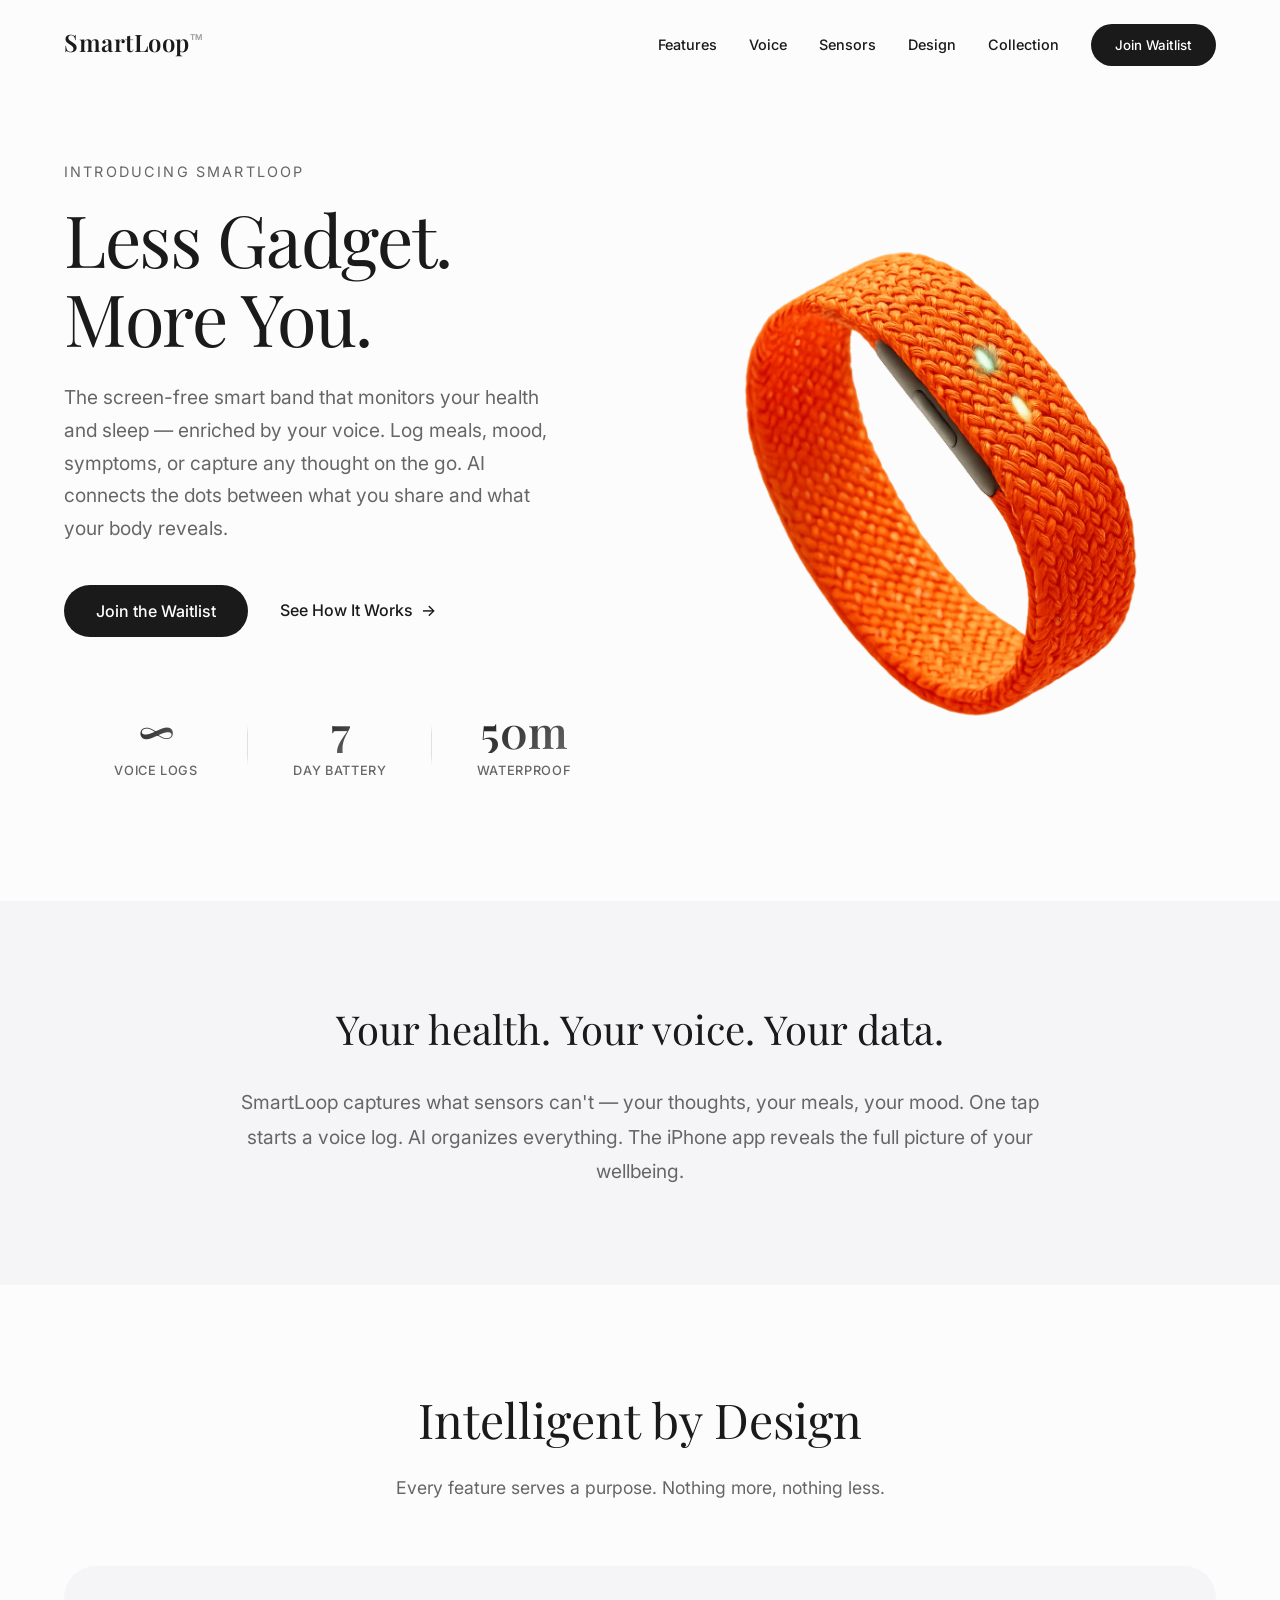
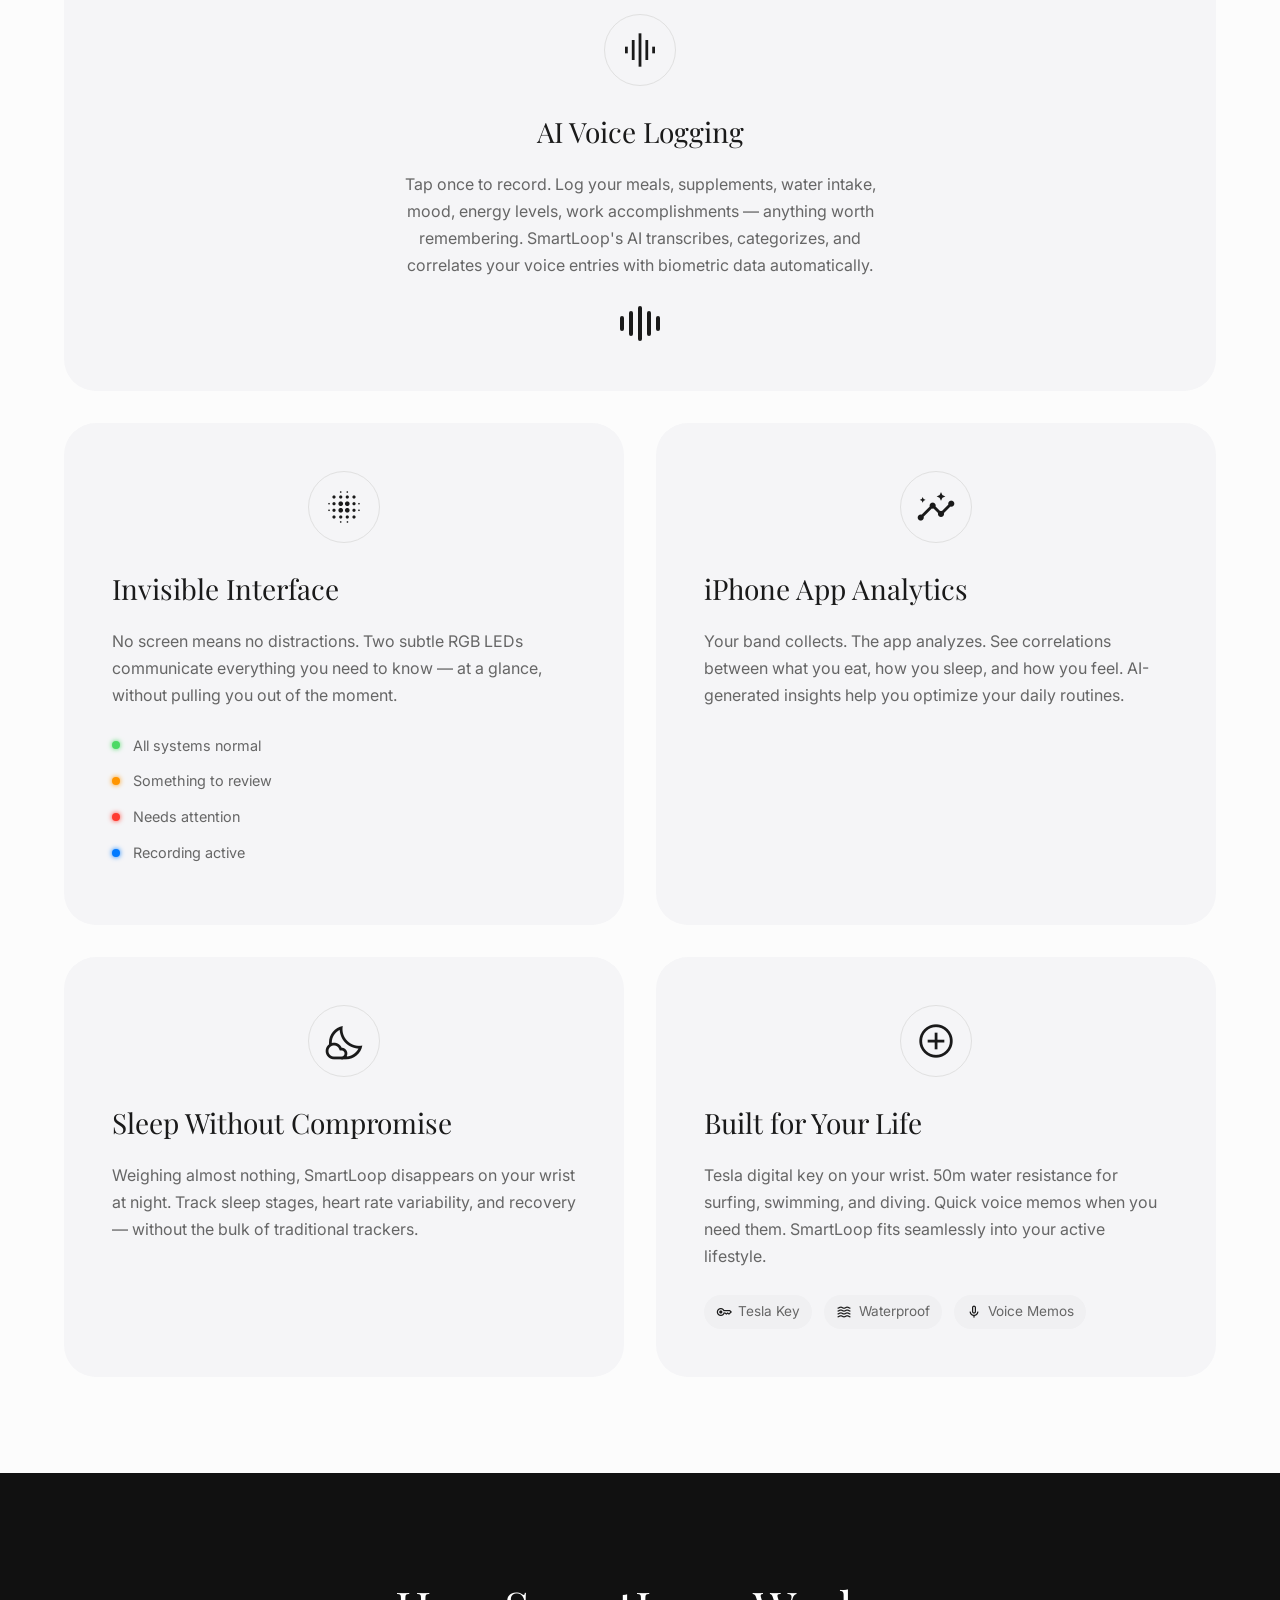
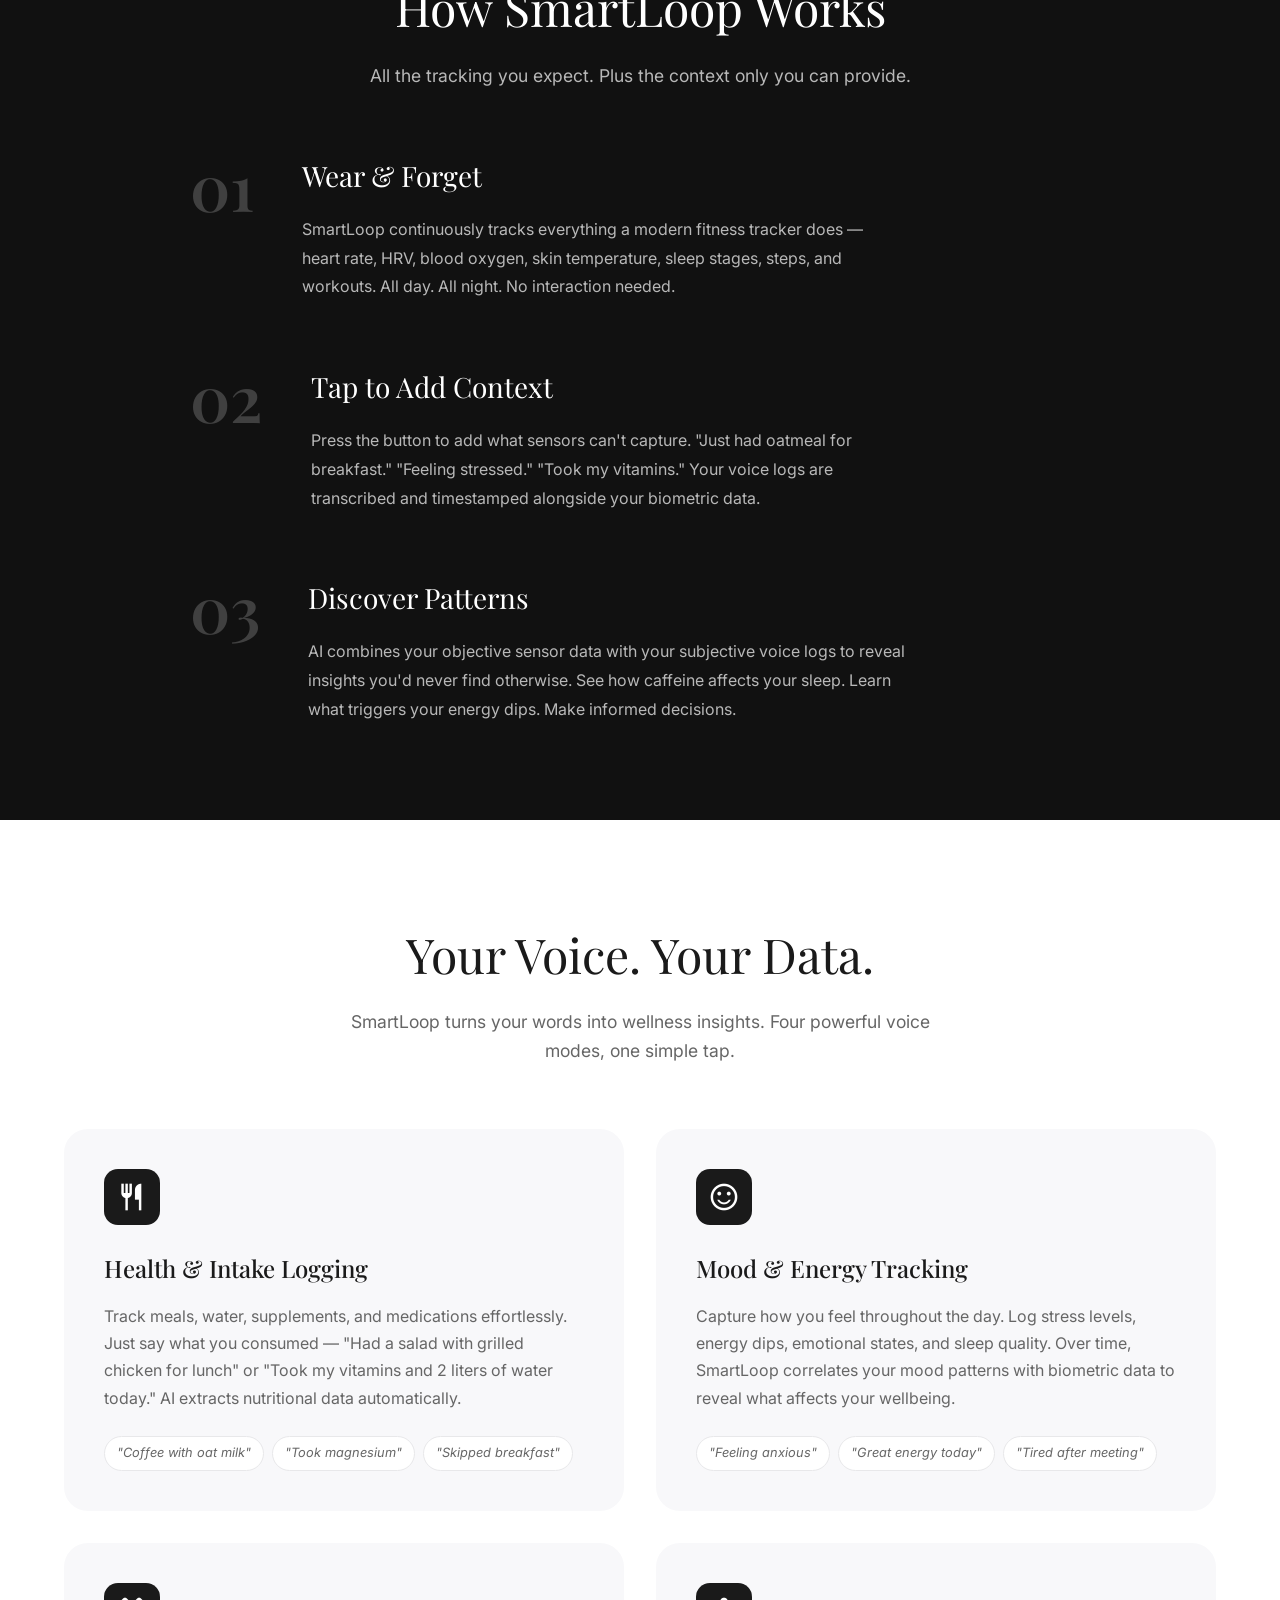
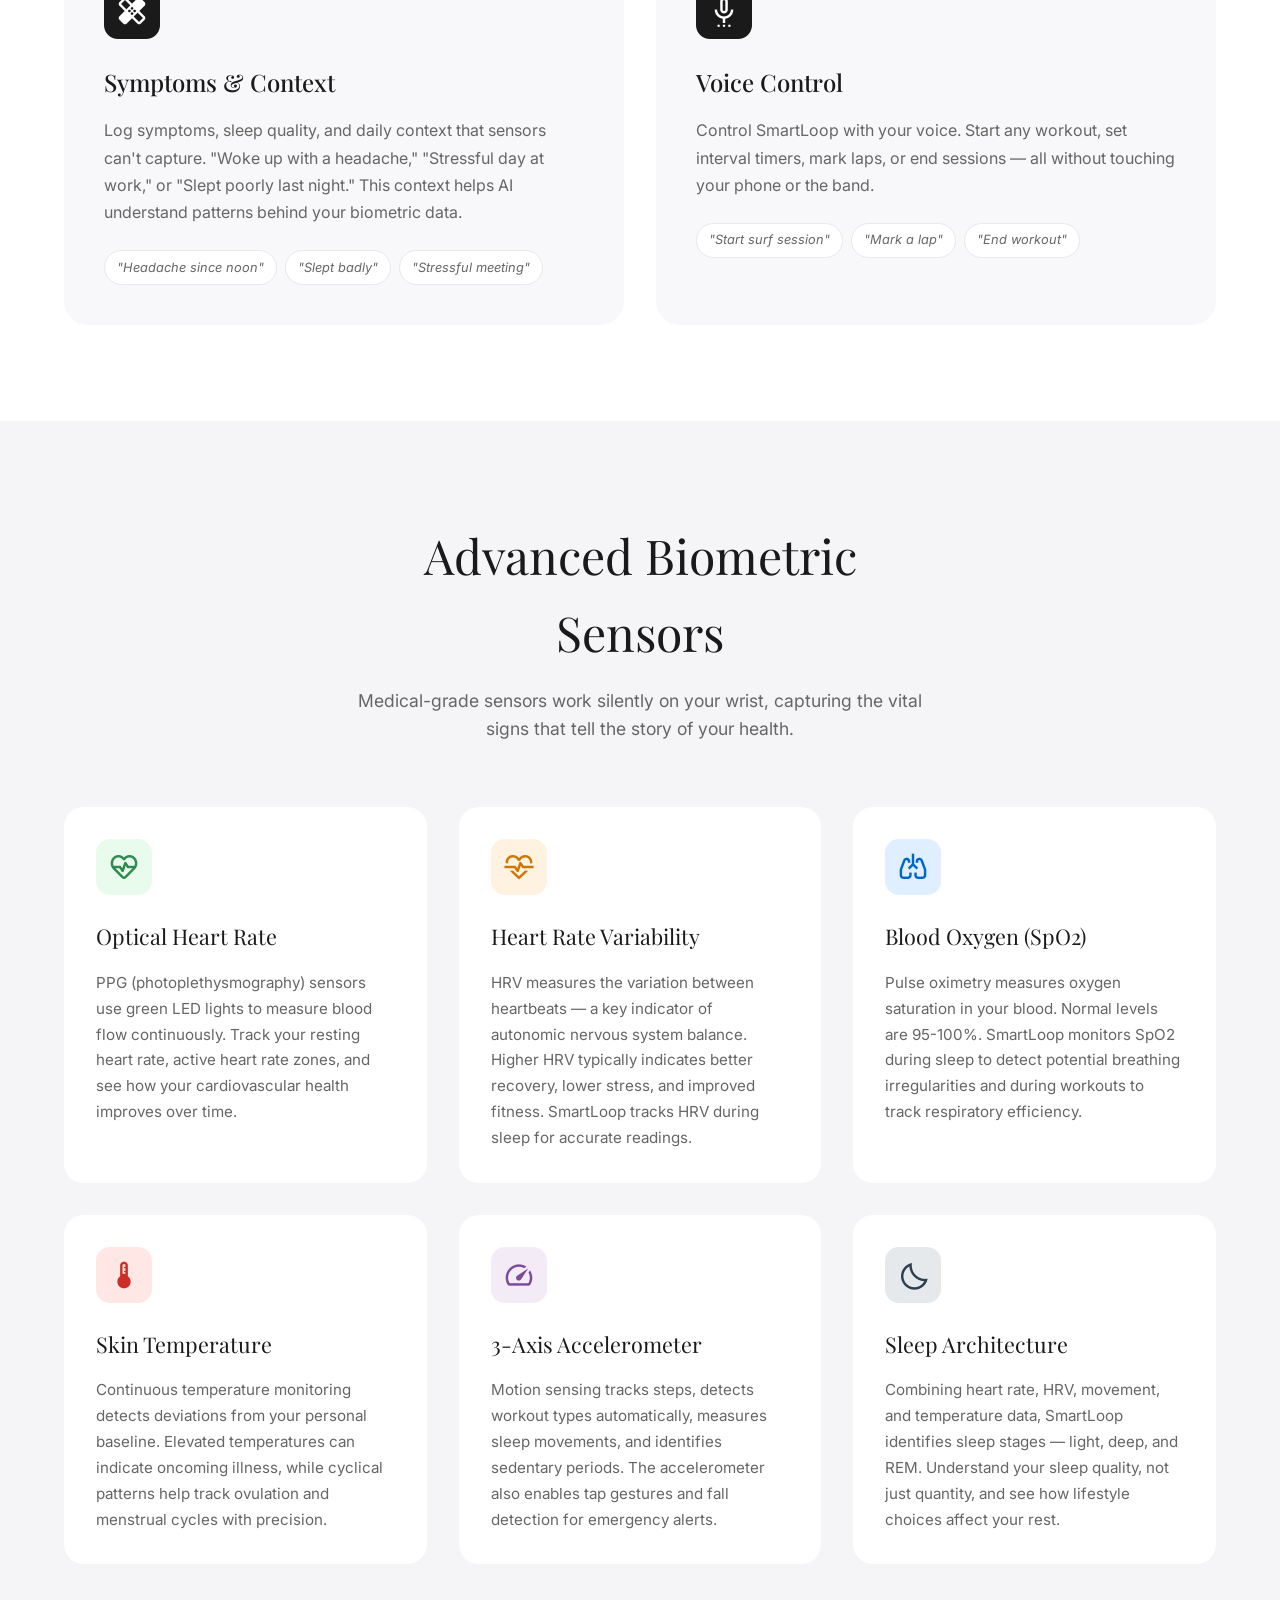
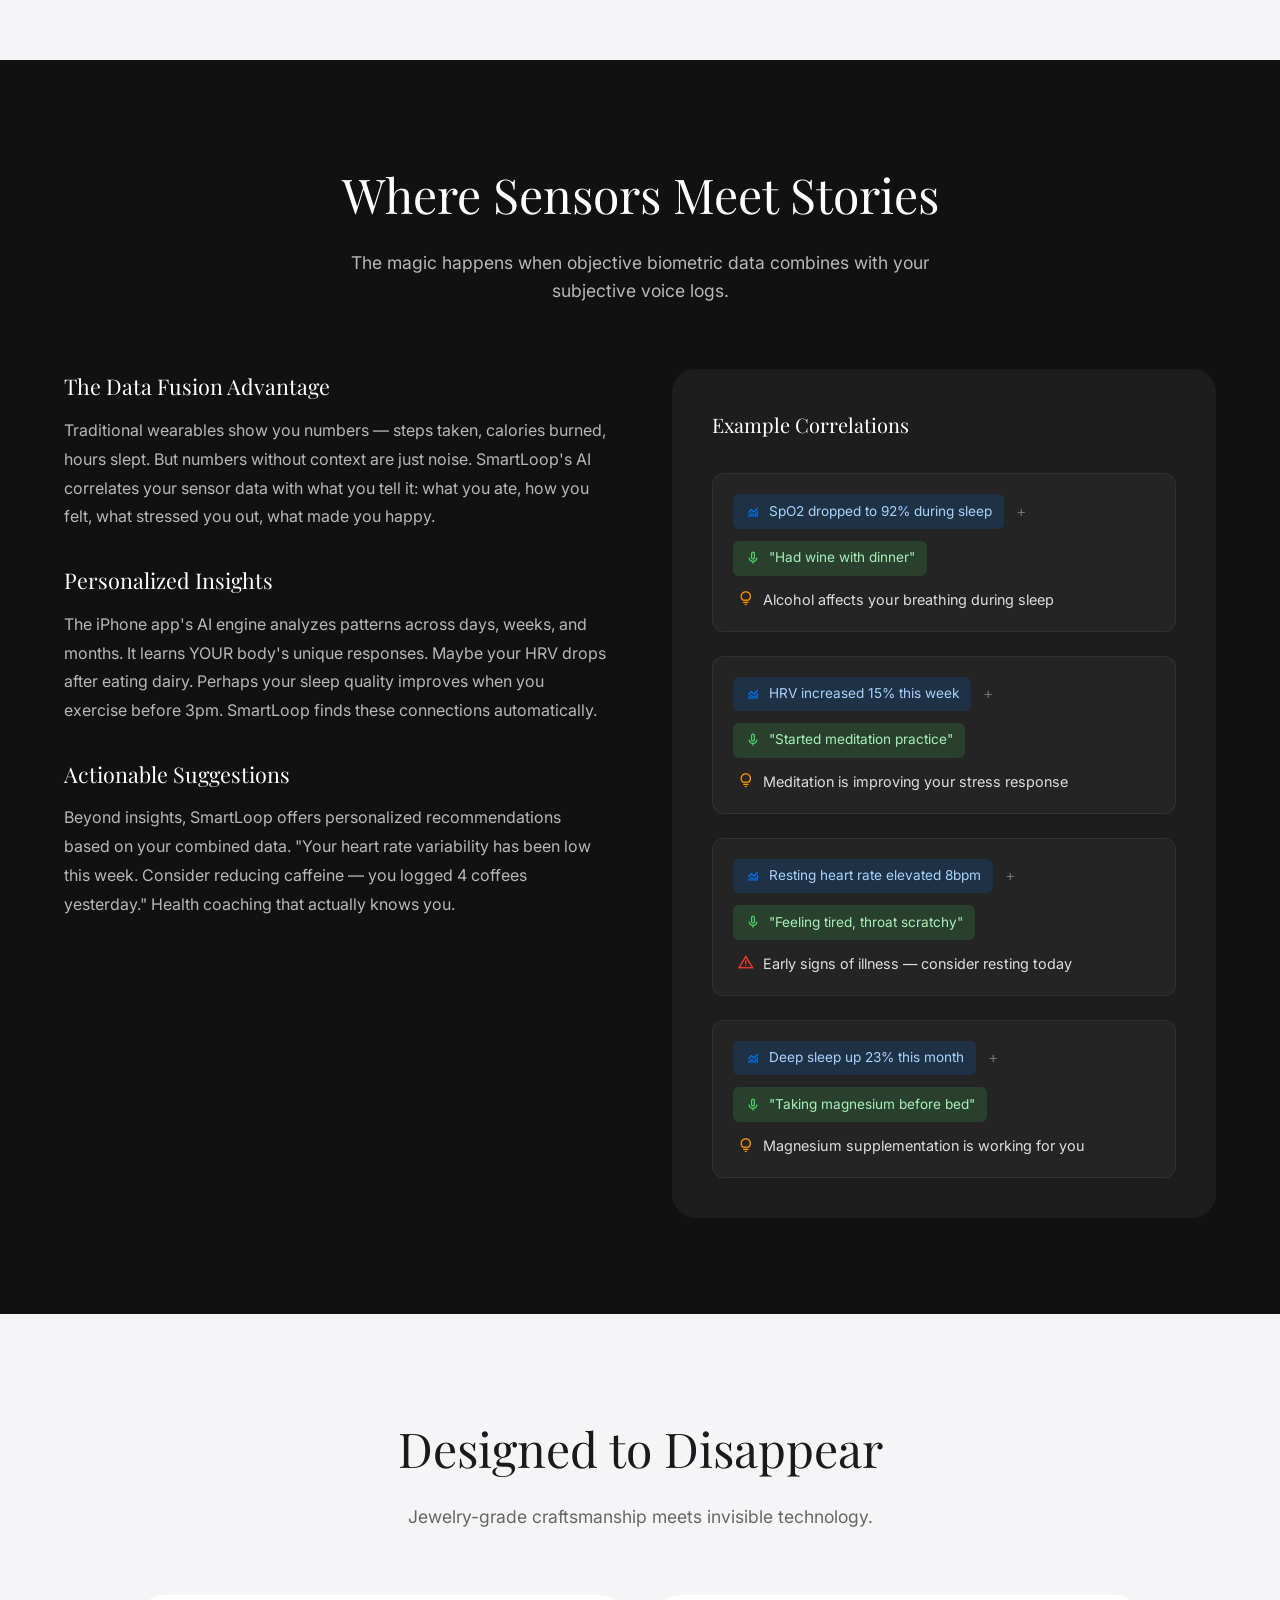
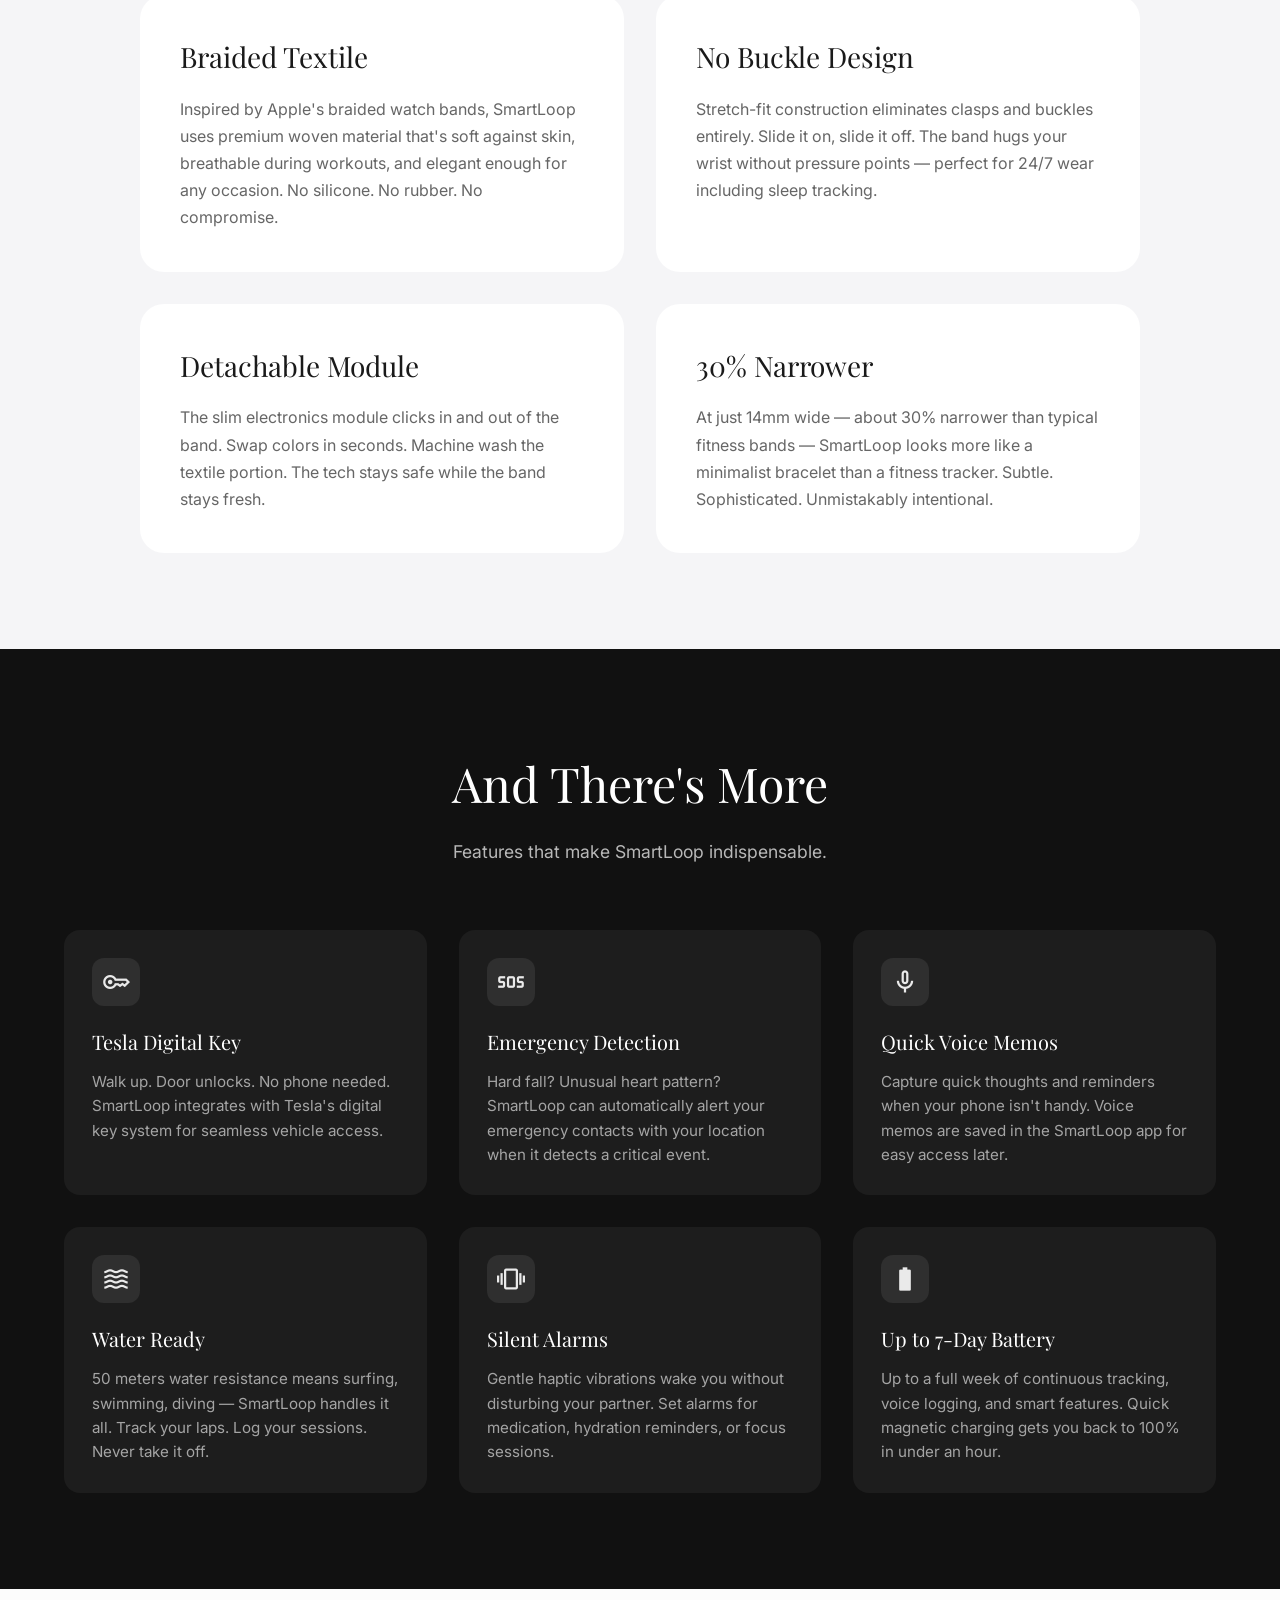
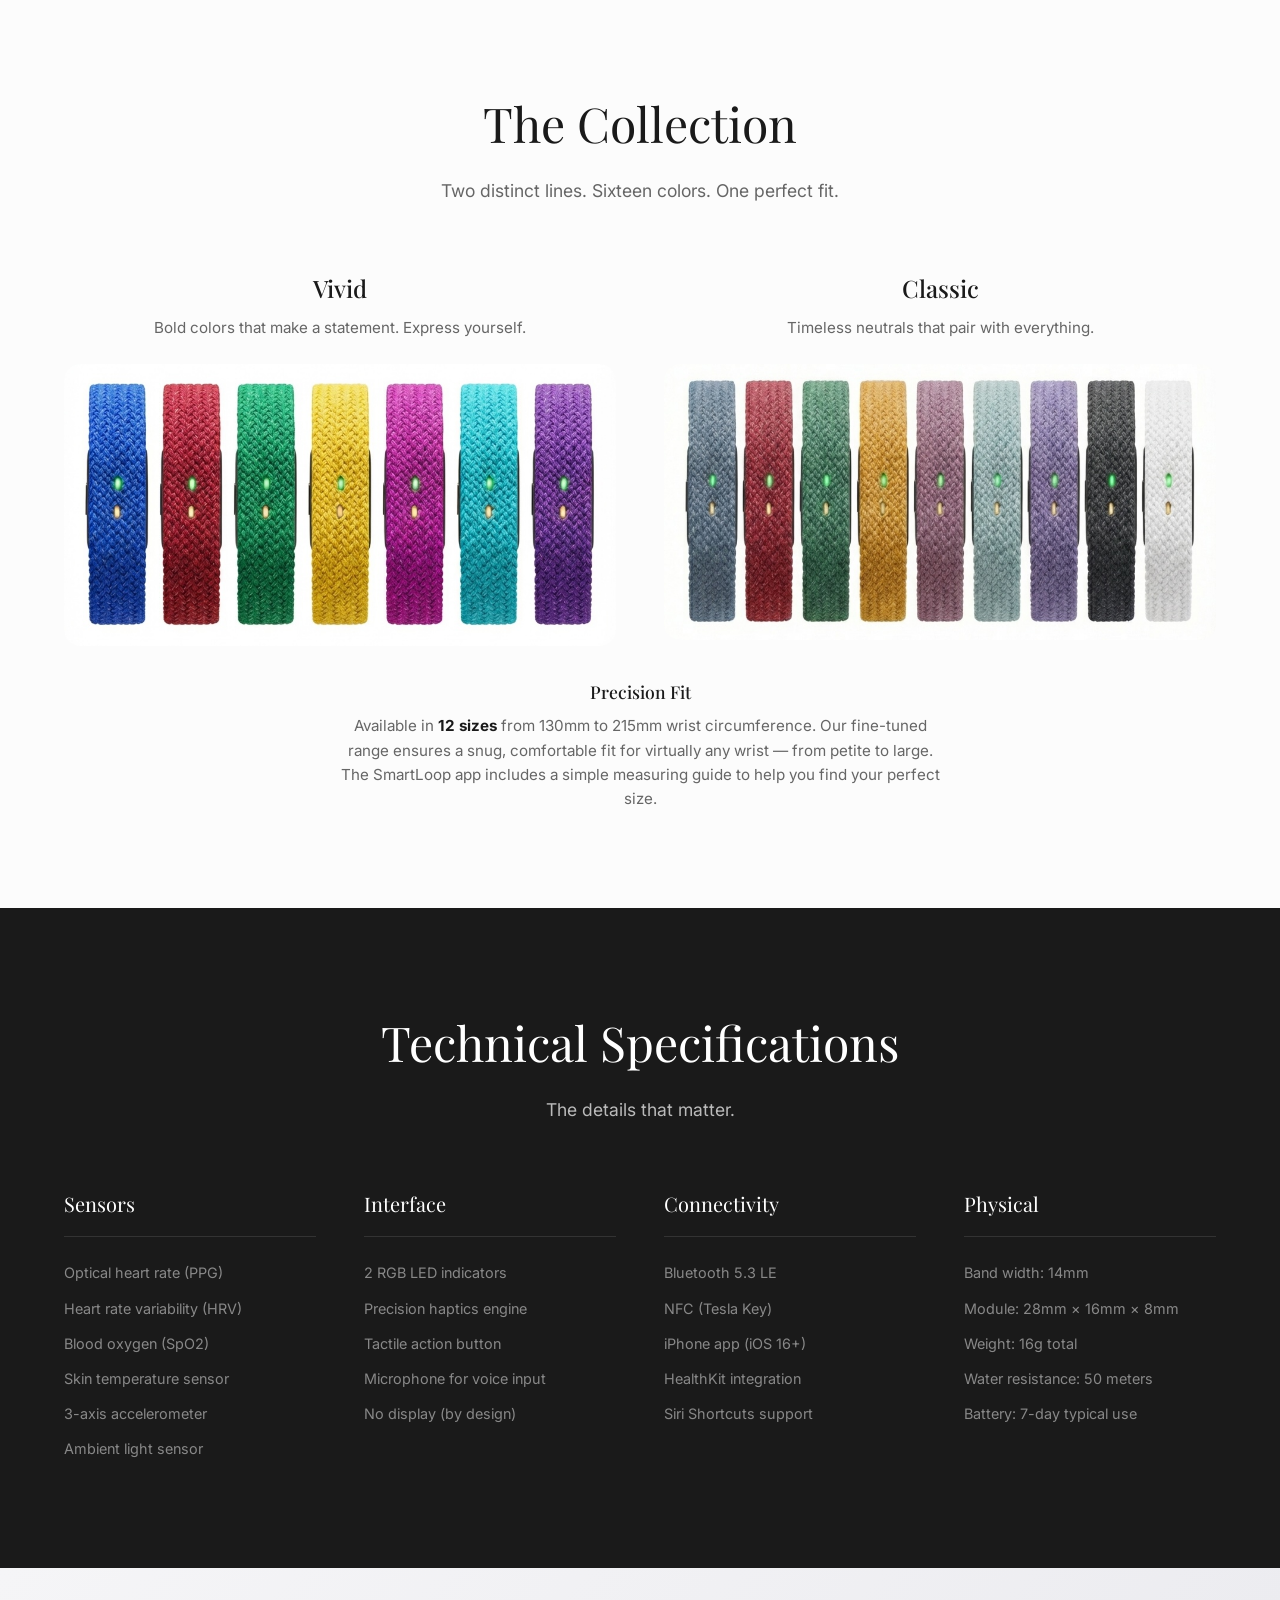
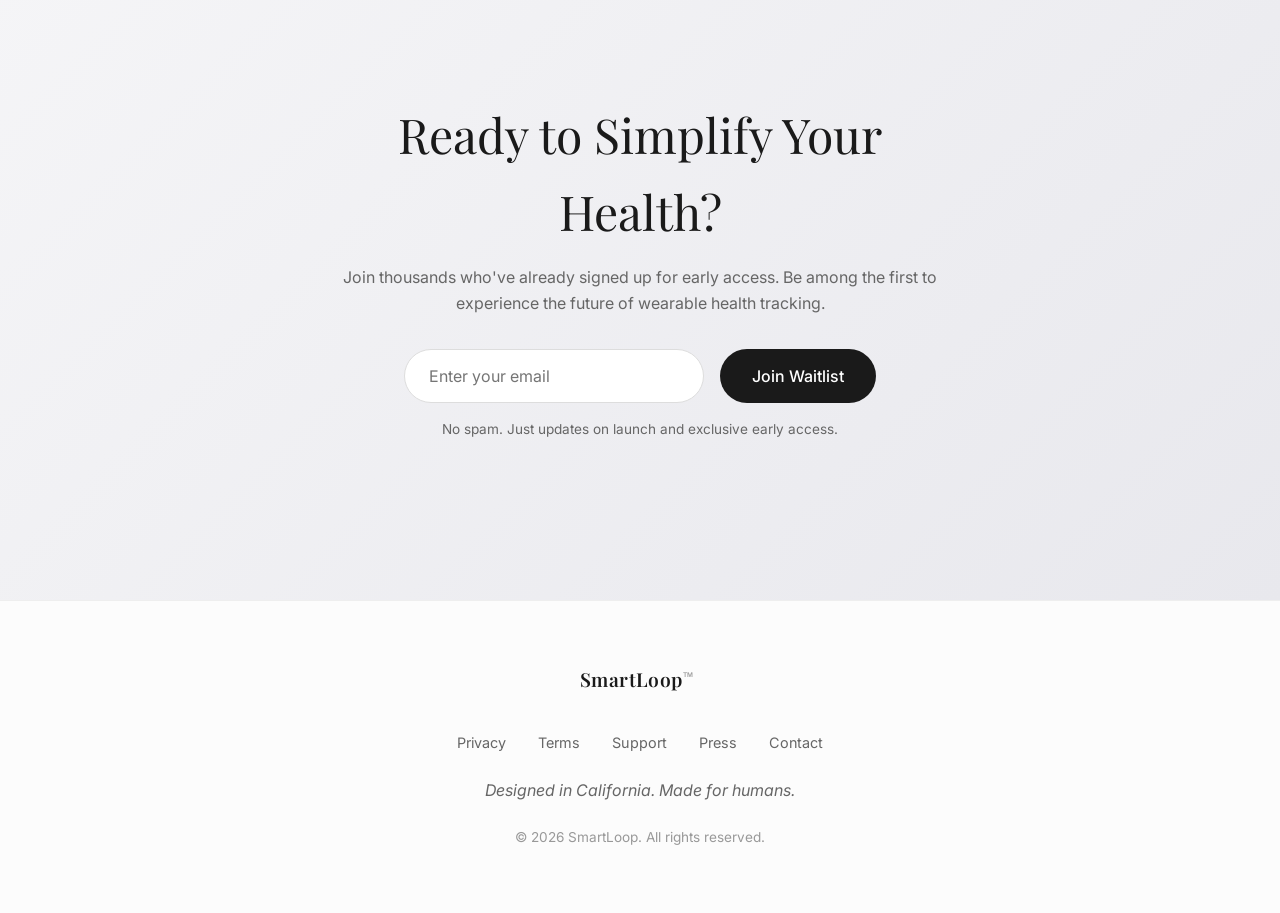
==== index.html @ 511af9bd "Revert to hardware device concept - restore original SmartLoop band landing page" ====
<!DOCTYPE html>
<html lang="en">
<head>
    <meta charset="UTF-8">
    <meta name="viewport" content="width=device-width, initial-scale=1.0">
    <title>SmartLoop - The Weightless Health Companion</title>
    <link rel="stylesheet" href="styles.css">
    <link rel="preconnect" href="https://fonts.googleapis.com">
    <link rel="preconnect" href="https://fonts.gstatic.com" crossorigin>
    <link href="https://fonts.googleapis.com/css2?family=Inter:wght@300;400;500;600&family=Playfair+Display:ital,wght@0,400;0,600;1,400&display=swap" rel="stylesheet">
    <link href="https://fonts.googleapis.com/css2?family=Material+Symbols+Outlined:opsz,wght,FILL,GRAD@24,300,0,0" rel="stylesheet">
</head>
<body>
    <nav class="navbar">
        <div class="logo-container" id="logo-container">
            <!-- SVG Logo will be injected here -->
        </div>
        <div class="nav-links">
            <a href="#features">Features</a>
            <a href="#voice">Voice</a>
            <a href="#sensors">Sensors</a>
            <a href="#design">Design</a>
            <a href="#colors">Collection</a>
            <button class="pre-order-btn">Join Waitlist</button>
        </div>
    </nav>

    <header class="hero">
        <div class="hero-content">
            <p class="hero-eyebrow">Introducing SmartLoop</p>
            <h1>Less Gadget.<br>More You.</h1>
            <p class="subtitle">The screen-free smart band that monitors your health and sleep — enriched by your voice. Log meals, mood, symptoms, or capture any thought on the go. AI connects the dots between what you share and what your body reveals.</p>
            <div class="hero-actions">
                <button class="primary-btn">Join the Waitlist</button>
                <a href="#how-it-works" class="watch-video">See How It Works <span class="play-icon">→</span></a>
            </div>
            <div class="hero-stats">
                <div class="stat">
                    <span class="stat-number">∞</span>
                    <span class="stat-label">Voice Logs</span>
                </div>
                <div class="stat">
                    <span class="stat-number">7</span>
                    <span class="stat-label">Day Battery</span>
                </div>
                <div class="stat">
                    <span class="stat-number">50m</span>
                    <span class="stat-label">Waterproof</span>
                </div>
            </div>
        </div>
        <div class="hero-visual">
            <img src="hero.png" alt="SmartLoop smart band in blue with LED indicators" class="hero-band-image">
        </div>
    </header>

    <!-- Value Proposition -->
    <section class="value-prop">
        <div class="value-prop-content">
            <h2>Your health. Your voice. Your data.</h2>
            <p>SmartLoop captures what sensors can't — your thoughts, your meals, your mood. One tap starts a voice log. AI organizes everything. The iPhone app reveals the full picture of your wellbeing.</p>
        </div>
    </section>

    <!-- Features Section -->
    <section id="features" class="features">
        <div class="section-header">
            <h2>Intelligent by Design</h2>
            <p>Every feature serves a purpose. Nothing more, nothing less.</p>
        </div>
        <div class="feature-grid">
            <div class="feature-card large">
                <div class="feature-icon"><span class="material-symbols-outlined">graphic_eq</span></div>
                <h3>AI Voice Logging</h3>
                <p>Tap once to record. Log your meals, supplements, water intake, mood, energy levels, work accomplishments — anything worth remembering. SmartLoop's AI transcribes, categorizes, and correlates your voice entries with biometric data automatically.</p>
                <div class="voice-visual">
                    <span class="wave"></span><span class="wave"></span><span class="wave"></span><span class="wave"></span><span class="wave"></span>
                </div>
            </div>
            <div class="feature-card">
                <div class="feature-icon"><span class="material-symbols-outlined">blur_on</span></div>
                <h3>Invisible Interface</h3>
                <p>No screen means no distractions. Two subtle RGB LEDs communicate everything you need to know — at a glance, without pulling you out of the moment.</p>
                <ul class="led-legend">
                    <li><span class="dot green"></span> All systems normal</li>
                    <li><span class="dot orange"></span> Something to review</li>
                    <li><span class="dot red"></span> Needs attention</li>
                    <li><span class="dot blue"></span> Recording active</li>
                </ul>
            </div>
            <div class="feature-card">
                <div class="feature-icon"><span class="material-symbols-outlined">insights</span></div>
                <h3>iPhone App Analytics</h3>
                <p>Your band collects. The app analyzes. See correlations between what you eat, how you sleep, and how you feel. AI-generated insights help you optimize your daily routines.</p>
            </div>
            <div class="feature-card">
                <div class="feature-icon"><span class="material-symbols-outlined">nights_stay</span></div>
                <h3>Sleep Without Compromise</h3>
                <p>Weighing almost nothing, SmartLoop disappears on your wrist at night. Track sleep stages, heart rate variability, and recovery — without the bulk of traditional trackers.</p>
            </div>
            <div class="feature-card">
                <div class="feature-icon"><span class="material-symbols-outlined">add_circle</span></div>
                <h3>Built for Your Life</h3>
                <p>Tesla digital key on your wrist. 50m water resistance for surfing, swimming, and diving. Quick voice memos when you need them. SmartLoop fits seamlessly into your active lifestyle.</p>
                <ul class="bonus-features">
                    <li><span class="material-symbols-outlined">key</span> Tesla Key</li>
                    <li><span class="material-symbols-outlined">waves</span> Waterproof</li>
                    <li><span class="material-symbols-outlined">mic</span> Voice Memos</li>
                </ul>
            </div>
        </div>
    </section>

    <!-- How It Works -->
    <section id="how-it-works" class="how-it-works">
        <div class="section-header light">
            <h2>How SmartLoop Works</h2>
            <p>All the tracking you expect. Plus the context only you can provide.</p>
        </div>
        <div class="steps-container">
            <div class="step">
                <div class="step-number">01</div>
                <div class="step-content">
                    <h3>Wear & Forget</h3>
                    <p>SmartLoop continuously tracks everything a modern fitness tracker does — heart rate, HRV, blood oxygen, skin temperature, sleep stages, steps, and workouts. All day. All night. No interaction needed.</p>
                </div>
            </div>
            <div class="step">
                <div class="step-number">02</div>
                <div class="step-content">
                    <h3>Tap to Add Context</h3>
                    <p>Press the button to add what sensors can't capture. "Just had oatmeal for breakfast." "Feeling stressed." "Took my vitamins." Your voice logs are transcribed and timestamped alongside your biometric data.</p>
                </div>
            </div>
            <div class="step">
                <div class="step-number">03</div>
                <div class="step-content">
                    <h3>Discover Patterns</h3>
                    <p>AI combines your objective sensor data with your subjective voice logs to reveal insights you'd never find otherwise. See how caffeine affects your sleep. Learn what triggers your energy dips. Make informed decisions.</p>
                </div>
            </div>
        </div>
    </section>

    <!-- Voice Features Section -->
    <section id="voice" class="voice-section">
        <div class="section-header">
            <h2>Your Voice. Your Data.</h2>
            <p>SmartLoop turns your words into wellness insights. Four powerful voice modes, one simple tap.</p>
        </div>
        <div class="voice-features-grid">
            <div class="voice-feature-card">
                <div class="voice-feature-icon">
                    <span class="material-symbols-outlined">restaurant</span>
                </div>
                <h3>Health & Intake Logging</h3>
                <p>Track meals, water, supplements, and medications effortlessly. Just say what you consumed — "Had a salad with grilled chicken for lunch" or "Took my vitamins and 2 liters of water today." AI extracts nutritional data automatically.</p>
                <div class="voice-examples">
                    <span class="example-tag">"Coffee with oat milk"</span>
                    <span class="example-tag">"Took magnesium"</span>
                    <span class="example-tag">"Skipped breakfast"</span>
                </div>
            </div>
            <div class="voice-feature-card">
                <div class="voice-feature-icon">
                    <span class="material-symbols-outlined">sentiment_satisfied</span>
                </div>
                <h3>Mood & Energy Tracking</h3>
                <p>Capture how you feel throughout the day. Log stress levels, energy dips, emotional states, and sleep quality. Over time, SmartLoop correlates your mood patterns with biometric data to reveal what affects your wellbeing.</p>
                <div class="voice-examples">
                    <span class="example-tag">"Feeling anxious"</span>
                    <span class="example-tag">"Great energy today"</span>
                    <span class="example-tag">"Tired after meeting"</span>
                </div>
            </div>
            <div class="voice-feature-card">
                <div class="voice-feature-icon">
                    <span class="material-symbols-outlined">healing</span>
                </div>
                <h3>Symptoms & Context</h3>
                <p>Log symptoms, sleep quality, and daily context that sensors can't capture. "Woke up with a headache," "Stressful day at work," or "Slept poorly last night." This context helps AI understand patterns behind your biometric data.</p>
                <div class="voice-examples">
                    <span class="example-tag">"Headache since noon"</span>
                    <span class="example-tag">"Slept badly"</span>
                    <span class="example-tag">"Stressful meeting"</span>
                </div>
            </div>
            <div class="voice-feature-card">
                <div class="voice-feature-icon">
                    <span class="material-symbols-outlined">settings_voice</span>
                </div>
                <h3>Voice Control</h3>
                <p>Control SmartLoop with your voice. Start any workout, set interval timers, mark laps, or end sessions — all without touching your phone or the band.</p>
                <div class="voice-examples">
                    <span class="example-tag">"Start surf session"</span>
                    <span class="example-tag">"Mark a lap"</span>
                    <span class="example-tag">"End workout"</span>
                </div>
            </div>
        </div>
    </section>

    <!-- Sensor Data -->
    <section class="sensor-section" id="sensors">
        <div class="section-header">
            <h2>Advanced Biometric Sensors</h2>
            <p>Medical-grade sensors work silently on your wrist, capturing the vital signs that tell the story of your health.</p>
        </div>
        <div class="sensors-grid">
            <div class="sensor-card">
                <div class="sensor-icon-large"><span class="material-symbols-outlined">ecg_heart</span></div>
                <h3>Optical Heart Rate</h3>
                <p>PPG (photoplethysmography) sensors use green LED lights to measure blood flow continuously. Track your resting heart rate, active heart rate zones, and see how your cardiovascular health improves over time.</p>
            </div>
            <div class="sensor-card">
                <div class="sensor-icon-large"><span class="material-symbols-outlined">cardiology</span></div>
                <h3>Heart Rate Variability</h3>
                <p>HRV measures the variation between heartbeats — a key indicator of autonomic nervous system balance. Higher HRV typically indicates better recovery, lower stress, and improved fitness. SmartLoop tracks HRV during sleep for accurate readings.</p>
            </div>
            <div class="sensor-card">
                <div class="sensor-icon-large"><span class="material-symbols-outlined">pulmonology</span></div>
                <h3>Blood Oxygen (SpO2)</h3>
                <p>Pulse oximetry measures oxygen saturation in your blood. Normal levels are 95-100%. SmartLoop monitors SpO2 during sleep to detect potential breathing irregularities and during workouts to track respiratory efficiency.</p>
            </div>
            <div class="sensor-card">
                <div class="sensor-icon-large"><span class="material-symbols-outlined">device_thermostat</span></div>
                <h3>Skin Temperature</h3>
                <p>Continuous temperature monitoring detects deviations from your personal baseline. Elevated temperatures can indicate oncoming illness, while cyclical patterns help track ovulation and menstrual cycles with precision.</p>
            </div>
            <div class="sensor-card">
                <div class="sensor-icon-large"><span class="material-symbols-outlined">speed</span></div>
                <h3>3-Axis Accelerometer</h3>
                <p>Motion sensing tracks steps, detects workout types automatically, measures sleep movements, and identifies sedentary periods. The accelerometer also enables tap gestures and fall detection for emergency alerts.</p>
            </div>
            <div class="sensor-card">
                <div class="sensor-icon-large"><span class="material-symbols-outlined">bedtime</span></div>
                <h3>Sleep Architecture</h3>
                <p>Combining heart rate, HRV, movement, and temperature data, SmartLoop identifies sleep stages — light, deep, and REM. Understand your sleep quality, not just quantity, and see how lifestyle choices affect your rest.</p>
            </div>
        </div>
    </section>

    <!-- AI Integration Section -->
    <section class="ai-integration">
        <div class="section-header light">
            <h2>Where Sensors Meet Stories</h2>
            <p>The magic happens when objective biometric data combines with your subjective voice logs.</p>
        </div>
        <div class="integration-content">
            <div class="integration-explanation">
                <div class="integration-block">
                    <h3>The Data Fusion Advantage</h3>
                    <p>Traditional wearables show you numbers — steps taken, calories burned, hours slept. But numbers without context are just noise. SmartLoop's AI correlates your sensor data with what you tell it: what you ate, how you felt, what stressed you out, what made you happy.</p>
                </div>
                <div class="integration-block">
                    <h3>Personalized Insights</h3>
                    <p>The iPhone app's AI engine analyzes patterns across days, weeks, and months. It learns YOUR body's unique responses. Maybe your HRV drops after eating dairy. Perhaps your sleep quality improves when you exercise before 3pm. SmartLoop finds these connections automatically.</p>
                </div>
                <div class="integration-block">
                    <h3>Actionable Suggestions</h3>
                    <p>Beyond insights, SmartLoop offers personalized recommendations based on your combined data. "Your heart rate variability has been low this week. Consider reducing caffeine — you logged 4 coffees yesterday." Health coaching that actually knows you.</p>
                </div>
            </div>
            <div class="integration-examples">
                <h3>Example Correlations</h3>
                <div class="correlation-list">
                    <div class="correlation-item">
                        <div class="correlation-row">
                            <span class="correlation-data"><span class="material-symbols-outlined">monitoring</span> SpO2 dropped to 92% during sleep</span>
                            <span class="correlation-plus">+</span>
                            <span class="correlation-voice"><span class="material-symbols-outlined">mic</span> "Had wine with dinner"</span>
                        </div>
                        <span class="correlation-result"><span class="material-symbols-outlined">lightbulb</span> Alcohol affects your breathing during sleep</span>
                    </div>
                    <div class="correlation-item">
                        <div class="correlation-row">
                            <span class="correlation-data"><span class="material-symbols-outlined">monitoring</span> HRV increased 15% this week</span>
                            <span class="correlation-plus">+</span>
                            <span class="correlation-voice"><span class="material-symbols-outlined">mic</span> "Started meditation practice"</span>
                        </div>
                        <span class="correlation-result"><span class="material-symbols-outlined">lightbulb</span> Meditation is improving your stress response</span>
                    </div>
                    <div class="correlation-item">
                        <div class="correlation-row">
                            <span class="correlation-data"><span class="material-symbols-outlined">monitoring</span> Resting heart rate elevated 8bpm</span>
                            <span class="correlation-plus">+</span>
                            <span class="correlation-voice"><span class="material-symbols-outlined">mic</span> "Feeling tired, throat scratchy"</span>
                        </div>
                        <span class="correlation-result"><span class="material-symbols-outlined">warning</span> Early signs of illness — consider resting today</span>
                    </div>
                    <div class="correlation-item">
                        <div class="correlation-row">
                            <span class="correlation-data"><span class="material-symbols-outlined">monitoring</span> Deep sleep up 23% this month</span>
                            <span class="correlation-plus">+</span>
                            <span class="correlation-voice"><span class="material-symbols-outlined">mic</span> "Taking magnesium before bed"</span>
                        </div>
                        <span class="correlation-result"><span class="material-symbols-outlined">lightbulb</span> Magnesium supplementation is working for you</span>
                    </div>
                </div>
            </div>
        </div>
    </section>

    <!-- Design Section -->
    <section id="design" class="design-section">
        <div class="section-header">
            <h2>Designed to Disappear</h2>
            <p>Jewelry-grade craftsmanship meets invisible technology.</p>
        </div>
        <div class="design-grid">
            <div class="design-card">
                <h3>Braided Textile</h3>
                <p>Inspired by Apple's braided watch bands, SmartLoop uses premium woven material that's soft against skin, breathable during workouts, and elegant enough for any occasion. No silicone. No rubber. No compromise.</p>
            </div>
            <div class="design-card">
                <h3>No Buckle Design</h3>
                <p>Stretch-fit construction eliminates clasps and buckles entirely. Slide it on, slide it off. The band hugs your wrist without pressure points — perfect for 24/7 wear including sleep tracking.</p>
            </div>
            <div class="design-card">
                <h3>Detachable Module</h3>
                <p>The slim electronics module clicks in and out of the band. Swap colors in seconds. Machine wash the textile portion. The tech stays safe while the band stays fresh.</p>
            </div>
            <div class="design-card">
                <h3>30% Narrower</h3>
                <p>At just 14mm wide — about 30% narrower than typical fitness bands — SmartLoop looks more like a minimalist bracelet than a fitness tracker. Subtle. Sophisticated. Unmistakably intentional.</p>
            </div>
        </div>
    </section>

    <!-- Secondary Features -->
    <section class="secondary-features">
        <div class="section-header light">
            <h2>And There's More</h2>
            <p>Features that make SmartLoop indispensable.</p>
        </div>
        <div class="secondary-grid">
            <div class="secondary-card">
                <div class="secondary-icon"><span class="material-symbols-outlined">key</span></div>
                <h3>Tesla Digital Key</h3>
                <p>Walk up. Door unlocks. No phone needed. SmartLoop integrates with Tesla's digital key system for seamless vehicle access.</p>
            </div>
            <div class="secondary-card">
                <div class="secondary-icon"><span class="material-symbols-outlined">sos</span></div>
                <h3>Emergency Detection</h3>
                <p>Hard fall? Unusual heart pattern? SmartLoop can automatically alert your emergency contacts with your location when it detects a critical event.</p>
            </div>
            <div class="secondary-card">
                <div class="secondary-icon"><span class="material-symbols-outlined">mic</span></div>
                <h3>Quick Voice Memos</h3>
                <p>Capture quick thoughts and reminders when your phone isn't handy. Voice memos are saved in the SmartLoop app for easy access later.</p>
            </div>
            <div class="secondary-card">
                <div class="secondary-icon"><span class="material-symbols-outlined">waves</span></div>
                <h3>Water Ready</h3>
                <p>50 meters water resistance means surfing, swimming, diving — SmartLoop handles it all. Track your laps. Log your sessions. Never take it off.</p>
            </div>
            <div class="secondary-card">
                <div class="secondary-icon"><span class="material-symbols-outlined">vibration</span></div>
                <h3>Silent Alarms</h3>
                <p>Gentle haptic vibrations wake you without disturbing your partner. Set alarms for medication, hydration reminders, or focus sessions.</p>
            </div>
            <div class="secondary-card">
                <div class="secondary-icon"><span class="material-symbols-outlined">battery_full</span></div>
                <h3>Up to 7-Day Battery</h3>
                <p>Up to a full week of continuous tracking, voice logging, and smart features. Quick magnetic charging gets you back to 100% in under an hour.</p>
            </div>
        </div>
    </section>

    <!-- Collection -->
    <section id="colors" class="collection">
        <div class="section-header">
            <h2>The Collection</h2>
            <p>Two distinct lines. Sixteen colors. One perfect fit.</p>
        </div>
        <div class="collection-lines">
            <div class="collection-line">
                <h3>Vivid</h3>
                <p>Bold colors that make a statement. Express yourself.</p>
                <div class="collection-image-container">
                    <img src="band-colors.jpeg" alt="SmartLoop Vivid collection" class="collection-image">
                </div>
            </div>
            <div class="collection-line">
                <h3>Classic</h3>
                <p>Timeless neutrals that pair with everything.</p>
                <div class="collection-image-container">
                    <img src="band-colors2.jpeg" alt="SmartLoop Classic collection" class="collection-image">
                </div>
            </div>
        </div>
        <div class="size-info-compact">
            <h4>Precision Fit</h4>
            <p>Available in <strong>12 sizes</strong> from 130mm to 215mm wrist circumference. Our fine-tuned range ensures a snug, comfortable fit for virtually any wrist — from petite to large. The SmartLoop app includes a simple measuring guide to help you find your perfect size.</p>
        </div>
    </section>

    <!-- Tech Specs -->
    <section id="tech" class="tech-specs">
        <div class="section-header light">
            <h2>Technical Specifications</h2>
            <p>The details that matter.</p>
        </div>
        <div class="specs-container">
            <div class="spec-column">
                <h3>Sensors</h3>
                <ul>
                    <li>Optical heart rate (PPG)</li>
                    <li>Heart rate variability (HRV)</li>
                    <li>Blood oxygen (SpO2)</li>
                    <li>Skin temperature sensor</li>
                    <li>3-axis accelerometer</li>
                    <li>Ambient light sensor</li>
                </ul>
            </div>
            <div class="spec-column">
                <h3>Interface</h3>
                <ul>
                    <li>2 RGB LED indicators</li>
                    <li>Precision haptics engine</li>
                    <li>Tactile action button</li>
                    <li>Microphone for voice input</li>
                    <li>No display (by design)</li>
                </ul>
            </div>
            <div class="spec-column">
                <h3>Connectivity</h3>
                <ul>
                    <li>Bluetooth 5.3 LE</li>
                    <li>NFC (Tesla Key)</li>
                    <li>iPhone app (iOS 16+)</li>
                    <li>HealthKit integration</li>
                    <li>Siri Shortcuts support</li>
                </ul>
            </div>
            <div class="spec-column">
                <h3>Physical</h3>
                <ul>
                    <li>Band width: 14mm</li>
                    <li>Module: 28mm × 16mm × 8mm</li>
                    <li>Weight: 16g total</li>
                    <li>Water resistance: 50 meters</li>
                    <li>Battery: 7-day typical use</li>
                </ul>
            </div>
        </div>
    </section>

    <!-- CTA Section -->
    <section class="cta-section">
        <div class="cta-content">
            <h2>Ready to Simplify Your Health?</h2>
            <p>Join thousands who've already signed up for early access. Be among the first to experience the future of wearable health tracking.</p>
            <div class="cta-form">
                <input type="email" placeholder="Enter your email" class="email-input">
                <button class="cta-btn">Join Waitlist</button>
            </div>
            <p class="cta-note">No spam. Just updates on launch and exclusive early access.</p>
        </div>
    </section>

    <footer>
        <div class="footer-content">
            <div class="footer-logo" id="footer-logo"></div>
            <div class="footer-links">
                <a href="#">Privacy</a>
                <a href="#">Terms</a>
                <a href="#">Support</a>
                <a href="#">Press</a>
                <a href="#">Contact</a>
            </div>
            <p class="footer-tagline">Designed in California. Made for humans.</p>
            <p>&copy; 2026 SmartLoop. All rights reserved.</p>
        </div>
    </footer>

    <!-- Waitlist Modal -->
    <div id="waitlist-modal" class="modal">
        <div class="modal-content">
            <button class="modal-close" aria-label="Close">&times;</button>
            <div class="modal-icon">
                <span class="material-symbols-outlined">schedule</span>
            </div>
            <h2>Coming Soon</h2>
            <p>SmartLoop is currently in development. Join our waitlist to be the first to know when we launch.</p>
            <form class="modal-form" id="waitlist-form">
                <input type="email" placeholder="Enter your email" class="modal-input" required>
                <button type="submit" class="modal-submit">Notify Me</button>
            </form>
            <p class="modal-note">We'll only email you about the launch. No spam, ever.</p>
        </div>
    </div>

    <script src="script.js"></script>
</body>
</html>
---- styles.css ----
:root {
    --bg-color: #fcfcfc;
    --bg-dark: #111;
    --text-primary: #1a1a1a;
    --text-secondary: #666;
    --text-light: #999;
    --accent-color: #2b2b2b;
    --led-green: #4cd964;
    --led-orange: #ff9500;
    --led-red: #ff3b30;
    --led-blue: #007aff;
    --font-heading: 'Playfair Display', serif;
    --font-body: 'Inter', sans-serif;
}

* {
    margin: 0;
    padding: 0;
    box-sizing: border-box;
}

body {
    background-color: var(--bg-color);
    color: var(--text-primary);
    font-family: var(--font-body);
    line-height: 1.6;
    overflow-x: hidden;
}

/* Typography */
h1, h2, h3, h4 {
    font-family: var(--font-heading);
    font-weight: 400;
}

h1 {
    font-size: 4.5rem;
    line-height: 1.1;
    margin-bottom: 1.5rem;
    letter-spacing: -0.02em;
}

h2 {
    font-size: 3rem;
    margin-bottom: 1rem;
}

h3 {
    font-size: 1.75rem;
    margin-bottom: 0.75rem;
}

/* Section Headers */
.section-header {
    text-align: center;
    max-width: 600px;
    margin: 0 auto 4rem;
}

.section-header p {
    color: var(--text-secondary);
    font-size: 1.1rem;
}

.section-header.light h2,
.section-header.light p {
    color: #fff;
}

.section-header.light p {
    color: rgba(255,255,255,0.7);
}

/* Navbar */
.navbar {
    display: flex;
    justify-content: space-between;
    align-items: center;
    padding: 1.5rem 5%;
    position: fixed;
    top: 0;
    width: 100%;
    background: rgba(252, 252, 252, 0.9);
    backdrop-filter: blur(10px);
    z-index: 1000;
}

.logo-container {
    display: flex;
    align-items: center;
}

.nav-links {
    display: flex;
    align-items: center;
}

.nav-links a {
    text-decoration: none;
    color: var(--text-primary);
    margin-left: 2rem;
    font-size: 0.9rem;
    font-weight: 500;
    transition: color 0.3s ease;
}

.nav-links a:hover {
    color: var(--text-secondary);
}

.pre-order-btn {
    background: var(--text-primary);
    color: #fff;
    border: none;
    padding: 0.8rem 1.5rem;
    border-radius: 2rem;
    margin-left: 2rem;
    cursor: pointer;
    font-family: var(--font-body);
    font-weight: 500;
    transition: transform 0.2s ease;
}

.pre-order-btn:hover {
    transform: scale(1.05);
}

/* Hero Section */
.hero {
    display: flex;
    align-items: center;
    justify-content: space-between;
    padding: 10rem 5% 6rem;
    min-height: 100vh;
}

.hero-content {
    flex: 1;
    max-width: 600px;
    z-index: 2;
}

.hero-eyebrow {
    font-size: 0.9rem;
    text-transform: uppercase;
    letter-spacing: 0.15em;
    color: var(--text-secondary);
    margin-bottom: 1rem;
}

.subtitle {
    font-size: 1.2rem;
    color: var(--text-secondary);
    margin-bottom: 2.5rem;
    max-width: 500px;
    line-height: 1.7;
}

.hero-actions {
    display: flex;
    gap: 2rem;
    align-items: center;
    margin-bottom: 3rem;
}

.primary-btn {
    padding: 1rem 2rem;
    background: var(--text-primary);
    color: white;
    border: none;
    border-radius: 2rem;
    font-size: 1rem;
    cursor: pointer;
    transition: opacity 0.3s;
    font-family: var(--font-body);
    font-weight: 500;
}

.primary-btn:hover {
    opacity: 0.9;
}

.watch-video {
    text-decoration: none;
    color: var(--text-primary);
    display: flex;
    align-items: center;
    gap: 0.5rem;
    font-weight: 500;
    transition: gap 0.3s ease;
}

.watch-video:hover {
    gap: 1rem;
}

.hero-stats {
    display: flex;
    gap: 0;
    margin-top: 3rem;
}

.stat {
    display: flex;
    flex-direction: column;
    align-items: center;
    padding: 1.5rem 2.5rem;
    flex: 1;
    position: relative;
    text-align: center;
}

.stat:not(:last-child)::after {
    content: '';
    position: absolute;
    right: 0;
    top: 50%;
    transform: translateY(-50%);
    width: 1px;
    height: 40px;
    background: linear-gradient(to bottom, transparent, #e0e0e0 20%, #e0e0e0 80%, transparent);
}

.stat-number {
    font-family: var(--font-heading);
    font-size: 2.75rem;
    font-weight: 600;
    line-height: 1;
    margin-bottom: 0.5rem;
    background: linear-gradient(135deg, var(--text-primary), var(--text-secondary));
    -webkit-background-clip: text;
    -webkit-text-fill-color: transparent;
    background-clip: text;
}

.stat-label {
    font-size: 0.8rem;
    color: var(--text-secondary);
    text-transform: uppercase;
    letter-spacing: 0.05em;
    font-weight: 500;
}

.hero-visual {
    flex: 1;
    display: flex;
    justify-content: center;
    align-items: center;
    position: relative;
    padding-left: 3rem;
}

.hero-band-image {
    width: 100%;
    max-width: 400px;
    height: auto;
    object-fit: contain;
}

/* Apple Watch Mockup */
.app-mockup {
    display: flex;
    justify-content: center;
    align-items: center;
}

.watch-frame {
    width: 200px;
    height: 240px;
    background: linear-gradient(145deg, #2a2a2a, #1a1a1a);
    border-radius: 50px;
    padding: 15px;
    box-shadow: 
        0 20px 60px rgba(0,0,0,0.3),
        inset 0 1px 1px rgba(255,255,255,0.1);
}

.watch-screen {
    width: 100%;
    height: 100%;
    background: linear-gradient(180deg, #000 0%, #111 100%);
    border-radius: 40px;
    display: flex;
    flex-direction: column;
    justify-content: center;
    align-items: center;
    gap: 1rem;
}

.watch-screen .recording-icon {
    font-size: 3rem;
    color: var(--led-red);
    animation: pulse 1.5s ease-in-out infinite;
}

.watch-screen .recording-text {
    color: #fff;
    font-size: 0.9rem;
    font-weight: 500;
    letter-spacing: 0.05em;
}

.watch-screen .voice-visual {
    margin-top: 0.5rem;
}

@keyframes pulse {
    0%, 100% { opacity: 1; }
    50% { opacity: 0.5; }
}

/* Value Proposition */
.value-prop {
    padding: 6rem 5%;
    background: #f5f5f7;
    text-align: center;
}

.value-prop-content {
    max-width: 800px;
    margin: 0 auto;
}

.value-prop h2 {
    font-size: 2.5rem;
    margin-bottom: 1.5rem;
}

.value-prop p {
    font-size: 1.2rem;
    color: var(--text-secondary);
    line-height: 1.8;
}

/* Features Grid */
.features {
    padding: 6rem 5%;
}

.feature-grid {
    display: grid;
    grid-template-columns: repeat(2, 1fr);
    gap: 2rem;
}

.feature-card {
    background: #f5f5f7;
    padding: 3rem;
    border-radius: 2rem;
    transition: transform 0.3s ease;
}

.feature-card:hover {
    transform: translateY(-5px);
}

.feature-card.large {
    grid-column: span 2;
    display: flex;
    flex-direction: column;
    align-items: center;
    text-align: center;
}

.feature-icon {
    margin-bottom: 1.5rem;
    display: flex;
    align-items: center;
    justify-content: center;
}

.feature-icon .material-symbols-outlined {
    font-size: 2.5rem;
    color: var(--text-primary);
    width: 72px;
    height: 72px;
    display: flex;
    align-items: center;
    justify-content: center;
    border: 1.5px solid #e0e0e0;
    border-radius: 50%;
    transition: all 0.3s ease;
}

.feature-card:hover .feature-icon .material-symbols-outlined {
    border-color: var(--text-primary);
    background: var(--text-primary);
    color: #fff;
}

.feature-card h3 {
    font-size: 1.75rem;
    margin-bottom: 1rem;
}

.feature-card p {
    color: var(--text-secondary);
    max-width: 500px;
    margin-bottom: 1.5rem;
    line-height: 1.7;
}

.led-legend {
    list-style: none;
    margin-top: 1.5rem;
}

.led-legend li {
    display: flex;
    align-items: center;
    gap: 0.8rem;
    margin-bottom: 0.8rem;
    font-size: 0.9rem;
    color: var(--text-secondary);
}

.dot {
    width: 8px;
    height: 8px;
    border-radius: 50%;
    display: inline-block;
}

.dot.green { background: var(--led-green); box-shadow: 0 0 5px var(--led-green); }
.dot.orange { background: var(--led-orange); box-shadow: 0 0 5px var(--led-orange); }
.dot.red { background: var(--led-red); box-shadow: 0 0 5px var(--led-red); }
.dot.blue { background: var(--led-blue); box-shadow: 0 0 5px var(--led-blue); }

.bonus-features {
    list-style: none;
    margin-top: 1.5rem;
    display: flex;
    flex-wrap: wrap;
    gap: 0.75rem;
}

.bonus-features li {
    display: inline-flex;
    align-items: center;
    gap: 0.4rem;
    font-size: 0.85rem;
    color: var(--text-secondary);
    background: #f0f0f2;
    padding: 0.4rem 0.75rem;
    border-radius: 2rem;
}

.bonus-features li .material-symbols-outlined {
    font-size: 1rem;
    color: var(--text-primary);
}

.voice-visual {
    display: flex;
    gap: 5px;
    height: 40px;
    align-items: center;
}

.wave {
    width: 4px;
    background: var(--text-primary);
    border-radius: 2px;
    animation: soundwave 1s infinite ease-in-out;
}

.wave:nth-child(1) { height: 15px; animation-delay: 0s; }
.wave:nth-child(2) { height: 25px; animation-delay: 0.1s; }
.wave:nth-child(3) { height: 35px; animation-delay: 0.2s; }
.wave:nth-child(4) { height: 25px; animation-delay: 0.3s; }
.wave:nth-child(5) { height: 15px; animation-delay: 0.4s; }

@keyframes soundwave {
    0%, 100% { height: 10px; }
    50% { height: 35px; }
}

/* How It Works */
.how-it-works {
    background: var(--bg-dark);
    padding: 6rem 5%;
}

.steps-container {
    max-width: 900px;
    margin: 0 auto;
}

.step {
    display: flex;
    gap: 3rem;
    margin-bottom: 4rem;
    align-items: flex-start;
}

.step:last-child {
    margin-bottom: 0;
}

.step-number {
    font-family: var(--font-heading);
    font-size: 4rem;
    color: rgba(255,255,255,0.2);
    font-weight: 600;
    line-height: 1;
}

.step-content h3 {
    color: #fff;
    margin-bottom: 1rem;
}

.step-content p {
    color: rgba(255,255,255,0.7);
    line-height: 1.8;
    max-width: 600px;
}

/* Voice Features Section */
.voice-section {
    padding: 6rem 5%;
    background: #fff;
}

.voice-features-grid {
    display: grid;
    grid-template-columns: repeat(2, 1fr);
    gap: 2rem;
    margin-top: 3rem;
}

.voice-feature-card {
    background: #f8f8fa;
    padding: 2.5rem;
    border-radius: 1.5rem;
    transition: transform 0.3s ease, box-shadow 0.3s ease;
}

.voice-feature-card:hover {
    transform: translateY(-4px);
    box-shadow: 0 20px 40px rgba(0, 0, 0, 0.06);
}

.voice-feature-icon {
    margin-bottom: 1.5rem;
}

.voice-feature-icon .material-symbols-outlined {
    font-size: 2rem;
    width: 56px;
    height: 56px;
    display: flex;
    align-items: center;
    justify-content: center;
    background: var(--text-primary);
    color: #fff;
    border-radius: 14px;
}

.voice-feature-card h3 {
    font-size: 1.5rem;
    margin-bottom: 1rem;
    font-weight: 500;
}

.voice-feature-card p {
    color: var(--text-secondary);
    line-height: 1.7;
    margin-bottom: 1.5rem;
}

.voice-examples {
    display: flex;
    flex-wrap: wrap;
    gap: 0.5rem;
}

.example-tag {
    display: inline-block;
    font-size: 0.8rem;
    color: var(--text-secondary);
    background: #fff;
    padding: 0.4rem 0.75rem;
    border-radius: 2rem;
    border: 1px solid #e8e8ea;
    font-style: italic;
}

@media (max-width: 768px) {
    .voice-features-grid {
        grid-template-columns: 1fr;
    }
}

/* Sensor Section */
.sensor-section {
    padding: 6rem 5%;
    background: #f5f5f7;
}

.sensors-grid {
    display: grid;
    grid-template-columns: repeat(3, 1fr);
    gap: 2rem;
    max-width: 1200px;
    margin: 0 auto;
}

.sensor-card {
    background: #fff;
    padding: 2rem;
    border-radius: 1.25rem;
    transition: transform 0.3s ease, box-shadow 0.3s ease;
    text-align: left;
}

.sensor-card:hover {
    transform: translateY(-3px);
    box-shadow: 0 15px 30px rgba(0,0,0,0.06);
}

.sensor-icon-large {
    margin-bottom: 1.5rem;
    display: flex;
    align-items: center;
    justify-content: flex-start;
}

.sensor-icon-large .material-symbols-outlined {
    font-size: 2rem;
    width: 56px;
    height: 56px;
    display: flex;
    align-items: center;
    justify-content: center;
    border-radius: 14px;
    transition: transform 0.3s ease;
}

.sensor-card:hover .sensor-icon-large .material-symbols-outlined {
    transform: scale(1.1);
}

/* Subtle color-coded backgrounds for sensors */
.sensor-card:nth-child(1) .sensor-icon-large .material-symbols-outlined {
    background: rgba(76, 217, 100, 0.12);
    color: #2d8a4e;
}

.sensor-card:nth-child(2) .sensor-icon-large .material-symbols-outlined {
    background: rgba(255, 149, 0, 0.12);
    color: #cc7700;
}

.sensor-card:nth-child(3) .sensor-icon-large .material-symbols-outlined {
    background: rgba(0, 122, 255, 0.12);
    color: #0066cc;
}

.sensor-card:nth-child(4) .sensor-icon-large .material-symbols-outlined {
    background: rgba(255, 59, 48, 0.12);
    color: #cc2f26;
}

.sensor-card:nth-child(5) .sensor-icon-large .material-symbols-outlined {
    background: rgba(155, 89, 182, 0.12);
    color: #7b4a99;
}

.sensor-card:nth-child(6) .sensor-icon-large .material-symbols-outlined {
    background: rgba(52, 73, 94, 0.12);
    color: #2c3e50;
}

.sensor-card h3 {
    font-size: 1.35rem;
    margin-bottom: 1rem;
}

.sensor-card p {
    color: var(--text-secondary);
    line-height: 1.7;
    font-size: 0.95rem;
}

/* AI Integration Section */
.ai-integration {
    background: var(--bg-dark);
    padding: 6rem 5%;
}

.integration-content {
    max-width: 1200px;
    margin: 0 auto;
    display: grid;
    grid-template-columns: 1fr 1fr;
    gap: 4rem;
}

.integration-explanation {
    display: flex;
    flex-direction: column;
    gap: 2rem;
}

.integration-block h3 {
    color: #fff;
    font-size: 1.35rem;
    margin-bottom: 0.75rem;
}

.integration-block p {
    color: rgba(255,255,255,0.7);
    line-height: 1.8;
}

.integration-examples {
    background: rgba(255,255,255,0.05);
    padding: 2.5rem;
    border-radius: 1.5rem;
}

.integration-examples h3 {
    color: #fff;
    font-size: 1.25rem;
    margin-bottom: 2rem;
}

.correlation-list {
    display: flex;
    flex-direction: column;
    gap: 1.5rem;
}

.correlation-item {
    display: flex;
    flex-direction: column;
    gap: 0.75rem;
    padding: 1.25rem;
    background: rgba(255,255,255,0.03);
    border-radius: 12px;
    border: 1px solid rgba(255,255,255,0.06);
    transition: all 0.3s ease;
}

.correlation-item:hover {
    background: rgba(255,255,255,0.05);
    border-color: rgba(255,255,255,0.1);
}

.correlation-row {
    display: flex;
    align-items: center;
    gap: 0.75rem;
    flex-wrap: wrap;
}

.correlation-data,
.correlation-voice {
    display: inline-flex;
    align-items: center;
    gap: 0.5rem;
    font-size: 0.85rem;
    padding: 0.4rem 0.75rem;
    border-radius: 6px;
}

.correlation-data {
    color: #a8d4ff;
    background: rgba(0, 122, 255, 0.15);
}

.correlation-data .material-symbols-outlined {
    font-size: 1rem;
    color: var(--led-blue);
}

.correlation-plus {
    color: rgba(255,255,255,0.4);
    font-size: 1rem;
    font-weight: 300;
}

.correlation-voice {
    color: #a8f0b8;
    background: rgba(76, 217, 100, 0.15);
}

.correlation-voice .material-symbols-outlined {
    font-size: 1rem;
    color: var(--led-green);
}

.correlation-result {
    display: flex;
    align-items: center;
    gap: 0.5rem;
    color: rgba(255,255,255,0.85);
    font-size: 0.9rem;
    font-weight: 400;
    padding-left: 0.25rem;
}

.correlation-result .material-symbols-outlined {
    font-size: 1.1rem;
    color: var(--led-orange);
}

.correlation-item:nth-child(3) .correlation-result .material-symbols-outlined {
    color: var(--led-red);
}

/* Design Section */
.design-section {
    padding: 6rem 5%;
    background: #f5f5f7;
}

.design-grid {
    display: grid;
    grid-template-columns: repeat(2, 1fr);
    gap: 2rem;
    max-width: 1000px;
    margin: 0 auto;
}

.design-card {
    background: #fff;
    padding: 2.5rem;
    border-radius: 1.5rem;
}

.design-card h3 {
    margin-bottom: 1rem;
}

.design-card p {
    color: var(--text-secondary);
    line-height: 1.7;
}

/* Secondary Features */
.secondary-features {
    background: var(--bg-dark);
    padding: 6rem 5%;
}

.secondary-grid {
    display: grid;
    grid-template-columns: repeat(3, 1fr);
    gap: 2rem;
    max-width: 1200px;
    margin: 0 auto;
}

.secondary-card {
    background: rgba(255,255,255,0.05);
    padding: 1.75rem;
    border-radius: 1rem;
    transition: all 0.3s ease;
    text-align: left;
}

.secondary-card:hover {
    background: rgba(255,255,255,0.08);
}

.secondary-icon {
    margin-bottom: 1.25rem;
    display: flex;
    align-items: center;
    justify-content: flex-start;
}

.secondary-icon .material-symbols-outlined {
    font-size: 1.75rem;
    width: 48px;
    height: 48px;
    display: flex;
    align-items: center;
    justify-content: center;
    color: rgba(255, 255, 255, 0.9);
    background: rgba(255, 255, 255, 0.08);
    border-radius: 12px;
    transition: all 0.3s ease;
}

.secondary-card:hover .secondary-icon .material-symbols-outlined {
    background: rgba(255, 255, 255, 0.15);
    transform: translateY(-2px);
}

.secondary-card h3 {
    color: #fff;
    font-size: 1.25rem;
    margin-bottom: 0.75rem;
}

.secondary-card p {
    color: rgba(255,255,255,0.6);
    font-size: 0.95rem;
    line-height: 1.6;
}

/* Collection */
.collection {
    padding: 6rem 5%;
    text-align: center;
}

.collection-lines {
    display: grid;
    grid-template-columns: repeat(2, 1fr);
    gap: 3rem;
    margin-top: 3rem;
}

.collection-line {
    text-align: center;
}

.collection-line h3 {
    font-size: 1.5rem;
    font-weight: 500;
    margin-bottom: 0.5rem;
}

.collection-line > p {
    color: var(--text-secondary);
    font-size: 0.95rem;
    margin-bottom: 1.5rem;
}

.collection-image-container {
    display: flex;
    justify-content: center;
    align-items: center;
}

.collection-image {
    max-width: 100%;
    width: 100%;
    height: auto;
    border-radius: 1rem;
    object-fit: contain;
}

.band-showcase {
    display: flex;
    justify-content: center;
    gap: 4rem;
    flex-wrap: wrap;
    margin-bottom: 3rem;
}

.band-item {
    display: flex;
    flex-direction: column;
    align-items: center;
    gap: 1.5rem;
}

.band-item p {
    color: var(--text-secondary);
    font-size: 0.9rem;
}

.band-visual {
    width: 150px;
    height: 250px;
    border-radius: 75px;
    position: relative;
    box-shadow: 0 20px 40px rgba(0,0,0,0.1);
    border: 25px solid;
    display: flex;
    align-items: flex-start;
    justify-content: center;
    transition: transform 0.3s ease;
}

.band-visual:hover {
    transform: scale(1.05);
}

.band-module {
    width: 30px;
    height: 60px;
    background: #222;
    border-radius: 8px;
    margin-top: 20px;
    position: relative;
}

.band-module::after {
    content: '';
    position: absolute;
    top: 50%;
    left: 50%;
    transform: translate(-50%, -50%);
    width: 4px;
    height: 4px;
    background: #555;
    border-radius: 50%;
}

/* Color Variants */
.color-midnight {
    border-color: #2c3e50;
    background: repeating-linear-gradient(45deg, transparent, transparent 2px, rgba(0,0,0,0.1) 2px, rgba(0,0,0,0.1) 4px);
}

.color-sand {
    border-color: #e6d5c3;
    background: repeating-linear-gradient(45deg, transparent, transparent 2px, rgba(100,100,100,0.05) 2px, rgba(100,100,100,0.05) 4px);
}

.color-ocean {
    border-color: #34495e;
    background: repeating-linear-gradient(45deg, transparent, transparent 2px, rgba(255,255,255,0.1) 2px, rgba(255,255,255,0.1) 4px);
}

.size-info-compact {
    margin-top: 2rem;
    max-width: 600px;
    margin-left: auto;
    margin-right: auto;
}

.size-info-compact h4 {
    font-size: 1.1rem;
    font-weight: 500;
    margin-bottom: 0.5rem;
    color: var(--text-primary);
}

.size-info-compact p {
    color: var(--text-secondary);
    font-size: 0.95rem;
    line-height: 1.6;
}

.size-info-compact strong {
    color: var(--text-primary);
}

/* Tech Specs */
.tech-specs {
    background: #1a1a1a;
    color: #fff;
    padding: 6rem 5%;
}

.specs-container {
    display: grid;
    grid-template-columns: repeat(4, 1fr);
    gap: 3rem;
    max-width: 1200px;
    margin: 0 auto;
}

.spec-column h3 {
    font-size: 1.25rem;
    margin-bottom: 1.5rem;
    padding-bottom: 1rem;
    border-bottom: 1px solid #333;
}

.spec-column ul {
    list-style: none;
}

.spec-column li {
    margin-bottom: 0.75rem;
    color: #888;
    font-size: 0.9rem;
}

/* Watch Integration Section */
.watch-integration {
    padding: 6rem 5%;
    background: #f5f5f7;
}

.watch-features-grid {
    display: grid;
    grid-template-columns: repeat(4, 1fr);
    gap: 2rem;
    max-width: 1200px;
    margin: 0 auto;
}

.watch-feature {
    text-align: center;
    padding: 2rem 1.5rem;
}

.watch-feature .material-symbols-outlined {
    font-size: 2.5rem;
    color: var(--led-blue);
    margin-bottom: 1rem;
}

.watch-feature h3 {
    font-size: 1.25rem;
    margin-bottom: 0.75rem;
}

.watch-feature p {
    color: var(--text-secondary);
    font-size: 0.95rem;
}

/* Privacy Section */
.privacy-section {
    padding: 6rem 5%;
    background: var(--bg-dark);
}

.privacy-grid {
    display: grid;
    grid-template-columns: repeat(3, 1fr);
    gap: 2rem;
    max-width: 1000px;
    margin: 0 auto;
}

.privacy-card {
    text-align: center;
    padding: 2rem;
}

.privacy-card .material-symbols-outlined {
    font-size: 2.5rem;
    color: var(--led-green);
    margin-bottom: 1rem;
}

.privacy-card h3 {
    color: #fff;
    font-size: 1.25rem;
    margin-bottom: 0.75rem;
}

.privacy-card p {
    color: rgba(255,255,255,0.6);
    font-size: 0.95rem;
    line-height: 1.6;
}

/* Requirements Section */
.requirements-section {
    padding: 6rem 5%;
    background: #f5f5f7;
}

.requirements-grid {
    display: grid;
    grid-template-columns: repeat(3, 1fr);
    gap: 2rem;
    max-width: 800px;
    margin: 0 auto;
}

.requirement-card {
    text-align: center;
    padding: 2.5rem 2rem;
    background: #fff;
    border-radius: 1.5rem;
    box-shadow: 0 4px 20px rgba(0,0,0,0.05);
}

.requirement-card .material-symbols-outlined {
    font-size: 3rem;
    color: var(--text-primary);
    margin-bottom: 1rem;
}

.requirement-card h3 {
    font-size: 1.25rem;
    margin-bottom: 0.5rem;
}

.requirement-card p {
    color: var(--text-secondary);
    font-size: 0.9rem;
    line-height: 1.6;
}

/* CTA Section */
.cta-section {
    padding: 8rem 5%;
    background: linear-gradient(135deg, #f5f5f7 0%, #e8e8ed 100%);
    text-align: center;
}

.cta-content {
    max-width: 600px;
    margin: 0 auto;
}

.cta-content h2 {
    margin-bottom: 1rem;
}

.cta-content > p {
    color: var(--text-secondary);
    margin-bottom: 2rem;
}

.cta-form {
    display: flex;
    gap: 1rem;
    justify-content: center;
    margin-bottom: 1rem;
}

.email-input {
    padding: 1rem 1.5rem;
    border: 1px solid #ddd;
    border-radius: 2rem;
    font-size: 1rem;
    width: 300px;
    font-family: var(--font-body);
}

.email-input:focus {
    outline: none;
    border-color: var(--text-primary);
}

.cta-btn {
    padding: 1rem 2rem;
    background: var(--text-primary);
    color: white;
    border: none;
    border-radius: 2rem;
    font-size: 1rem;
    cursor: pointer;
    font-family: var(--font-body);
    font-weight: 500;
    transition: opacity 0.3s;
}

.cta-btn:hover {
    opacity: 0.9;
}

.cta-note {
    font-size: 0.85rem;
    color: var(--text-light);
}

/* Footer */
footer {
    padding: 4rem 5%;
    border-top: 1px solid #eee;
}

.footer-content {
    display: flex;
    flex-direction: column;
    align-items: center;
    gap: 1.5rem;
    text-align: center;
}

.footer-logo {
    font-family: var(--font-heading);
    font-size: 1.5rem;
    font-weight: 600;
}

.footer-links {
    display: flex;
    gap: 2rem;
    flex-wrap: wrap;
    justify-content: center;
}

.footer-links a {
    text-decoration: none;
    color: var(--text-secondary);
    font-size: 0.9rem;
    transition: color 0.3s;
}

.footer-links a:hover {
    color: var(--text-primary);
}

.footer-tagline {
    color: var(--text-secondary);
    font-style: italic;
}

footer p:last-child {
    color: var(--text-light);
    font-size: 0.85rem;
}

/* Responsive */
@media (max-width: 1024px) {
    .specs-container {
        grid-template-columns: repeat(2, 1fr);
    }
    
    .sensors-grid {
        grid-template-columns: repeat(2, 1fr);
    }
    
    .integration-content {
        grid-template-columns: 1fr;
        gap: 3rem;
    }
    
    .secondary-grid {
        grid-template-columns: repeat(2, 1fr);
    }
}

@media (max-width: 768px) {
    h1 { font-size: 3rem; }
    h2 { font-size: 2.25rem; }
    
    .navbar {
        padding: 1rem 5%;
    }
    
    .nav-links a {
        display: none;
    }
    
    .hero {
        flex-direction: column;
        padding-top: 8rem;
        text-align: center;
    }
    
    .hero-content {
        align-items: center;
    }
    
    .subtitle {
        max-width: 100%;
    }
    
    .hero-actions {
        flex-direction: column;
        gap: 1rem;
    }
    
    .hero-stats {
        justify-content: center;
        flex-wrap: wrap;
        gap: 2rem 0;
    }
    
    .stat {
        padding: 1rem 1.5rem;
    }
    
    .stat:not(:last-child)::after {
        display: none;
    }
    
    .hero-visual {
        margin-top: 3rem;
        width: 100%;
        padding-left: 0;
    }
    
    .hero-band-image {
        max-width: 80%;
    }
    
    .feature-grid {
        grid-template-columns: 1fr;
    }
    
    .feature-card.large {
        grid-column: span 1;
    }
    
    .step {
        flex-direction: column;
        gap: 1rem;
    }
    
    .sensor-content {
        flex-direction: column;
    }
    
    .design-grid {
        grid-template-columns: 1fr;
    }
    
    .sensors-grid {
        grid-template-columns: 1fr;
    }
    
    .integration-content {
        grid-template-columns: 1fr;
    }
    
    .secondary-grid {
        grid-template-columns: 1fr;
    }
    
    .specs-container {
        grid-template-columns: 1fr;
        gap: 2rem;
    }
    
    .cta-form {
        flex-direction: column;
        align-items: center;
    }
    
    .email-input {
        width: 100%;
        max-width: 300px;
    }
    
    .collection-lines {
        grid-template-columns: 1fr;
        gap: 2rem;
    }
    
    .collection-image {
        border-radius: 0.5rem;
    }
    
    .watch-features-grid {
        grid-template-columns: repeat(2, 1fr);
        gap: 1.5rem;
    }
    
    .privacy-grid {
        grid-template-columns: 1fr;
        gap: 1.5rem;
    }
    
    .requirements-grid {
        grid-template-columns: 1fr;
        gap: 1.5rem;
    }
    
    .watch-frame {
        width: 160px;
        height: 192px;
        border-radius: 40px;
    }
    
    .watch-screen {
        border-radius: 32px;
    }
    
    .watch-screen .recording-icon {
        font-size: 2.5rem;
    }
}

/* Modal */
.modal {
    display: none;
    position: fixed;
    top: 0;
    left: 0;
    width: 100%;
    height: 100%;
    background: rgba(0, 0, 0, 0.6);
    backdrop-filter: blur(4px);
    z-index: 1000;
    justify-content: center;
    align-items: center;
    opacity: 0;
    transition: opacity 0.3s ease;
}

.modal.active {
    display: flex;
    opacity: 1;
}

.modal-content {
    background: #fff;
    padding: 3rem;
    border-radius: 1.5rem;
    max-width: 420px;
    width: 90%;
    text-align: center;
    position: relative;
    transform: translateY(20px);
    transition: transform 0.3s ease;
}

.modal.active .modal-content {
    transform: translateY(0);
}

.modal-close {
    position: absolute;
    top: 1rem;
    right: 1rem;
    background: none;
    border: none;
    font-size: 1.75rem;
    color: var(--text-secondary);
    cursor: pointer;
    line-height: 1;
    padding: 0.25rem;
    transition: color 0.2s ease;
}

.modal-close:hover {
    color: var(--text-primary);
}

.modal-icon {
    margin-bottom: 1.5rem;
}

.modal-icon .material-symbols-outlined {
    font-size: 3rem;
    color: var(--text-primary);
    background: #f0f0f2;
    width: 80px;
    height: 80px;
    display: inline-flex;
    align-items: center;
    justify-content: center;
    border-radius: 50%;
}

.modal-content h2 {
    font-size: 1.75rem;
    margin-bottom: 0.75rem;
}

.modal-content > p {
    color: var(--text-secondary);
    line-height: 1.6;
    margin-bottom: 1.5rem;
}

.modal-form {
    display: flex;
    flex-direction: column;
    gap: 0.75rem;
}

.modal-input {
    padding: 1rem 1.25rem;
    border: 1px solid #e0e0e0;
    border-radius: 0.5rem;
    font-size: 1rem;
    outline: none;
    transition: border-color 0.2s ease;
}

.modal-input:focus {
    border-color: var(--text-primary);
}

.modal-submit {
    padding: 1rem 1.5rem;
    background: var(--text-primary);
    color: #fff;
    border: none;
    border-radius: 0.5rem;
    font-size: 1rem;
    font-weight: 500;
    cursor: pointer;
    transition: background 0.2s ease;
}

.modal-submit:hover {
    background: #333;
}

.modal-note {
    font-size: 0.8rem;
    color: var(--text-secondary);
    margin-top: 1rem;
}

.modal-success {
    display: none;
}

.modal-success.show {
    display: block;
}

.modal-success .material-symbols-outlined {
    font-size: 3rem;
    color: var(--led-green);
    background: #e8f5e9;
}

@media (max-width: 480px) {
    .modal-content {
        padding: 2rem;
    }
    
    .modal-content h2 {
        font-size: 1.5rem;
    }
    
    .watch-features-grid {
        grid-template-columns: 1fr;
    }
}
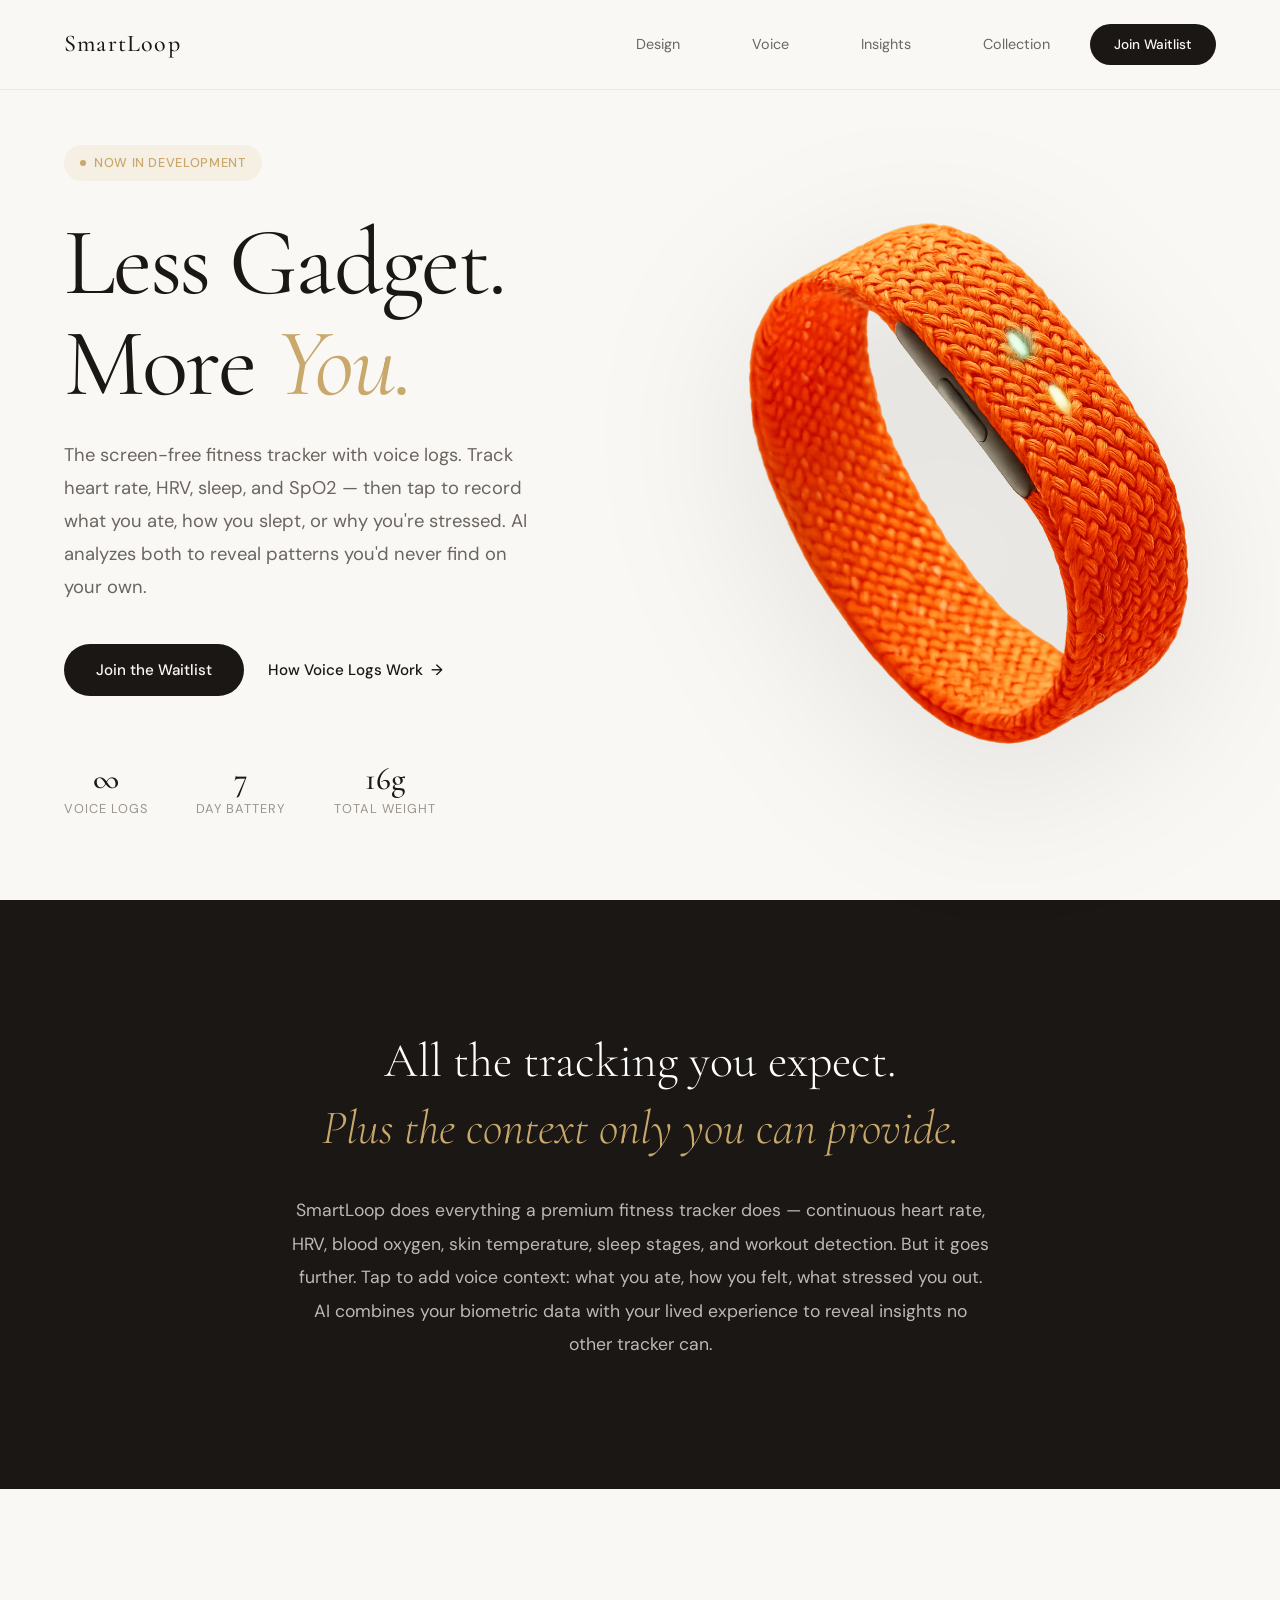
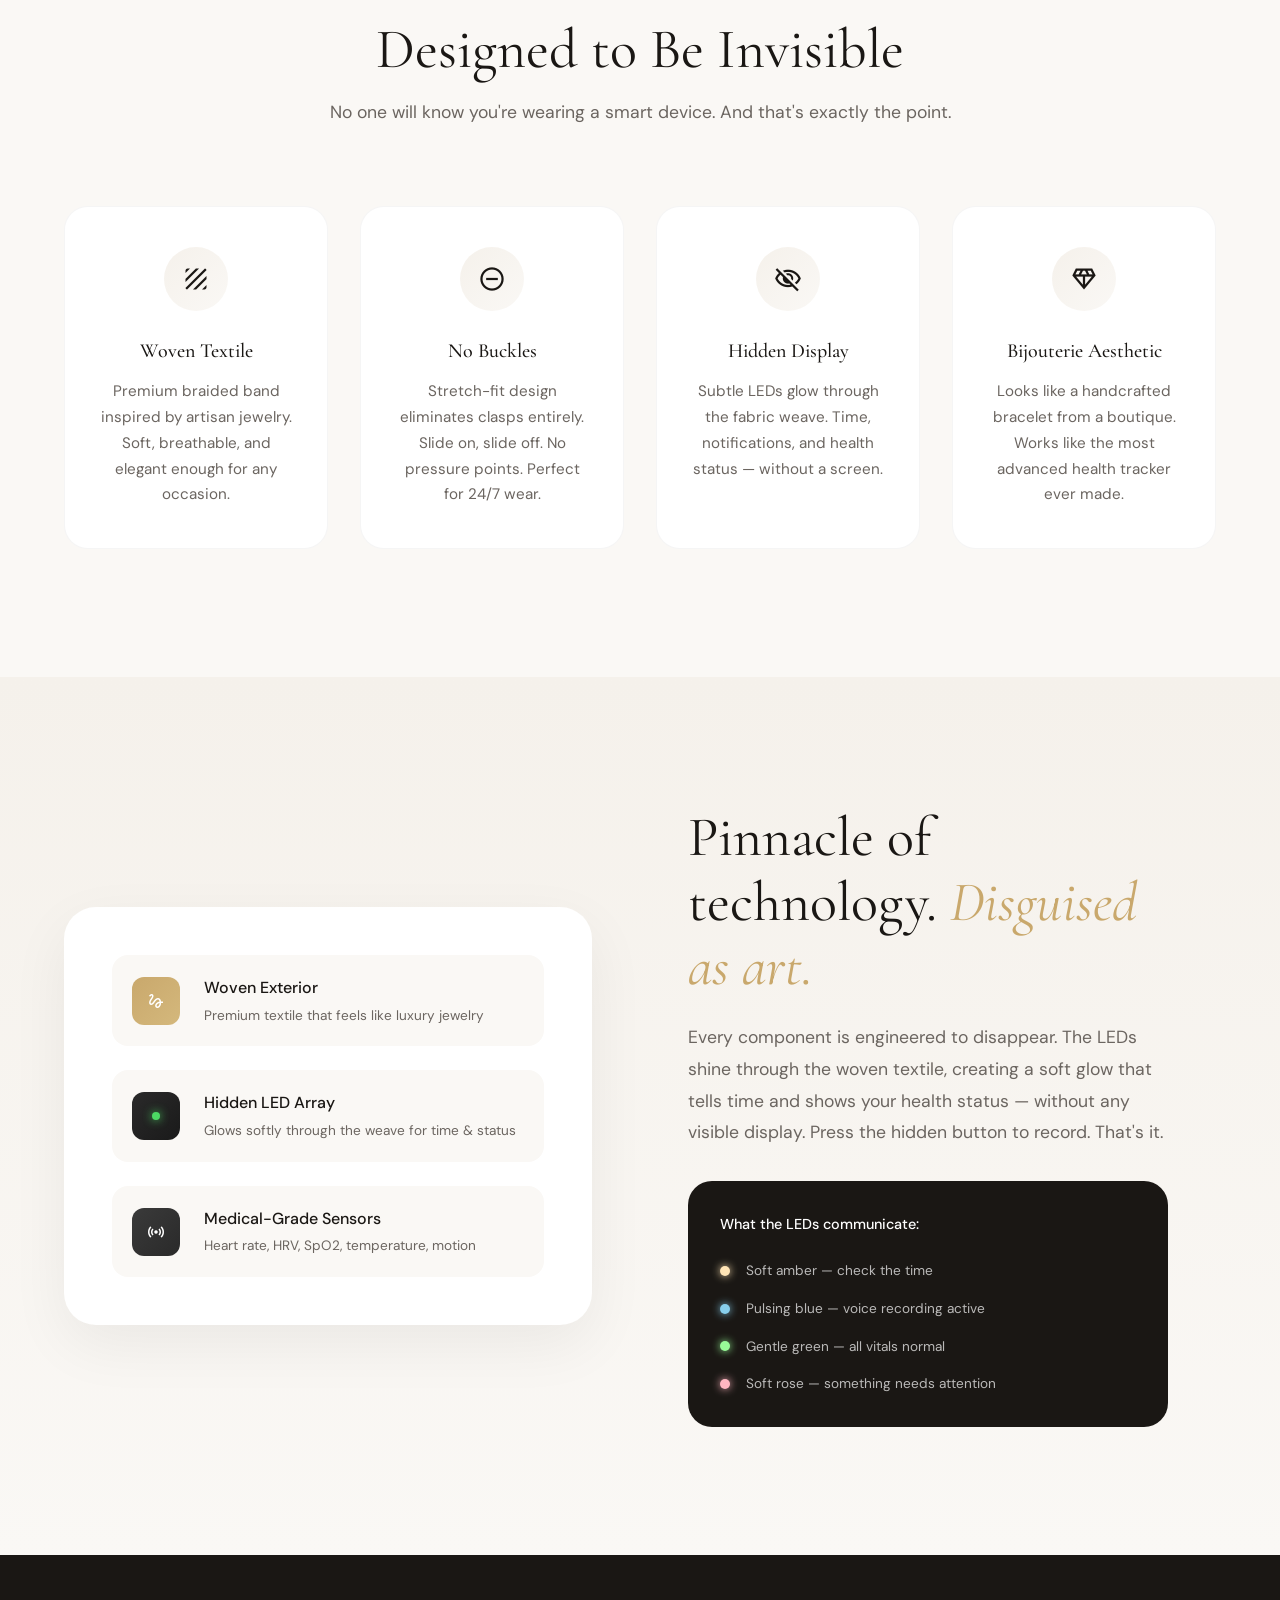
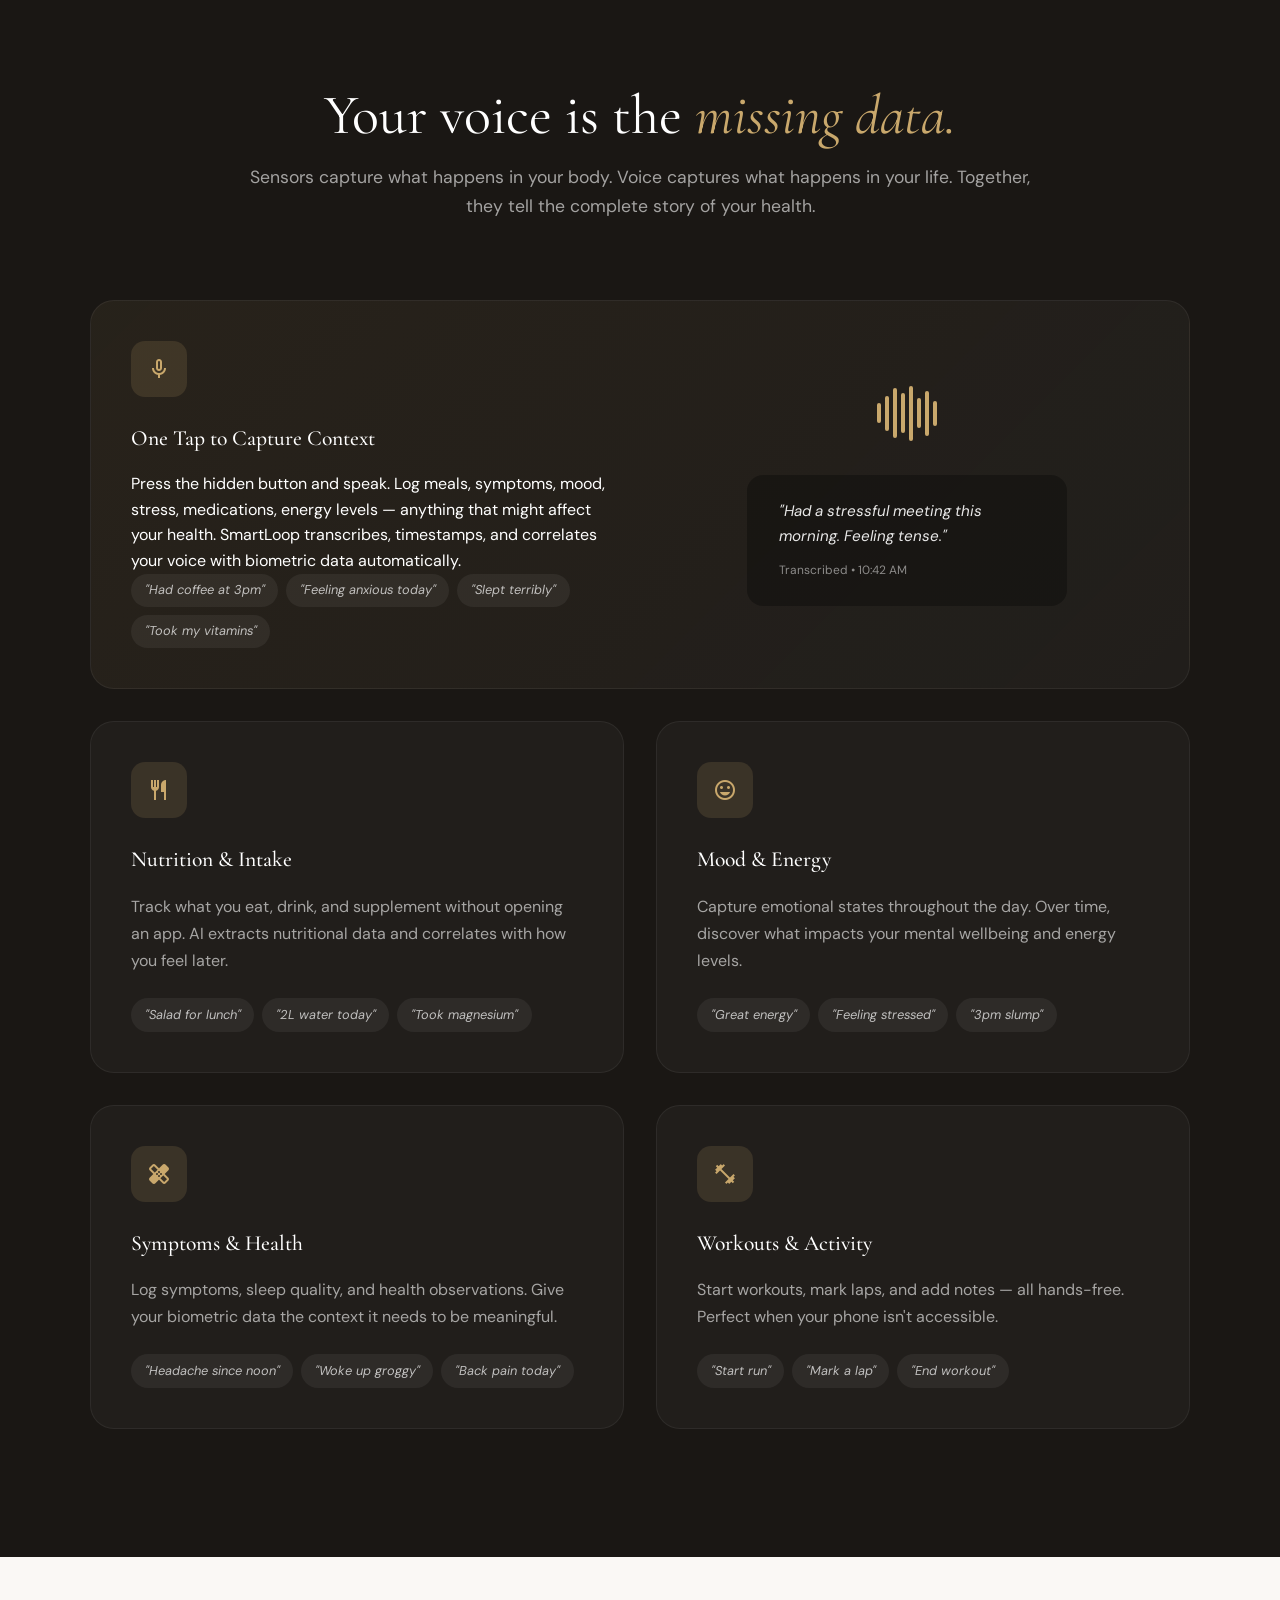
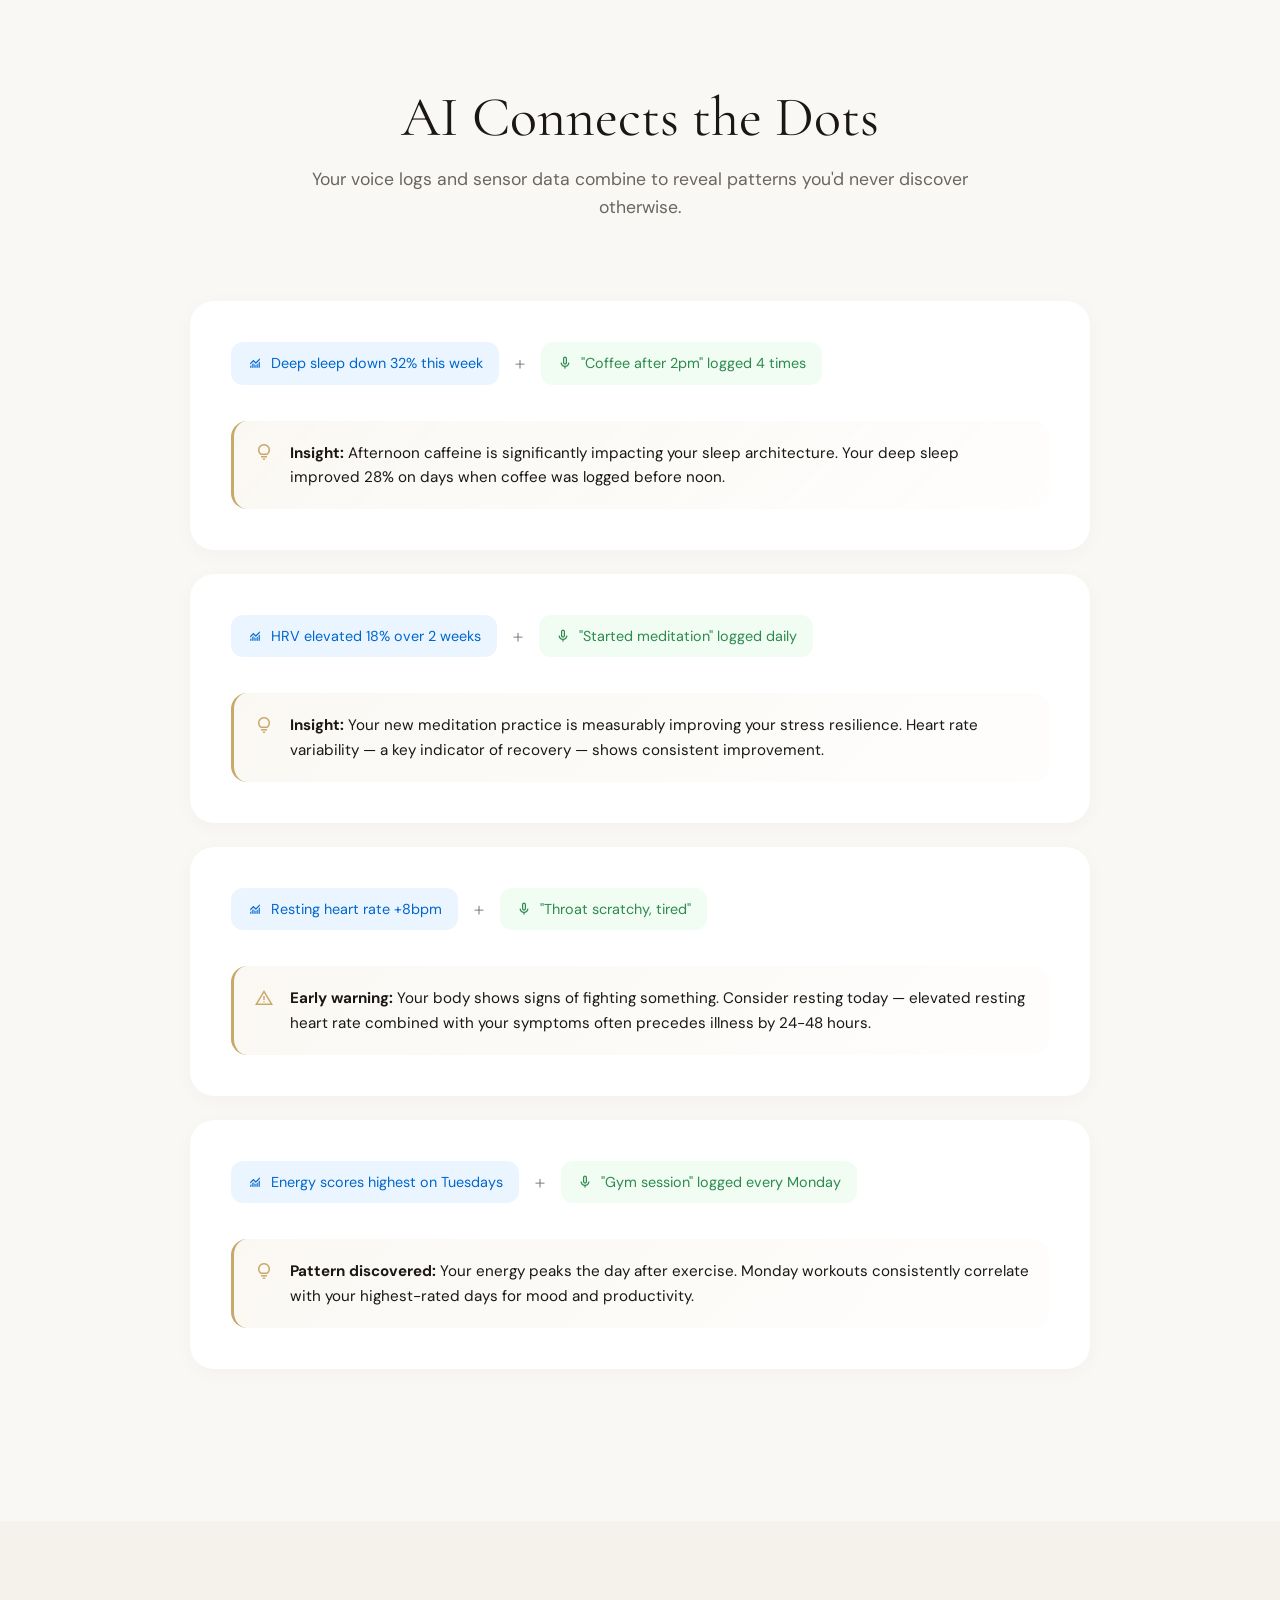
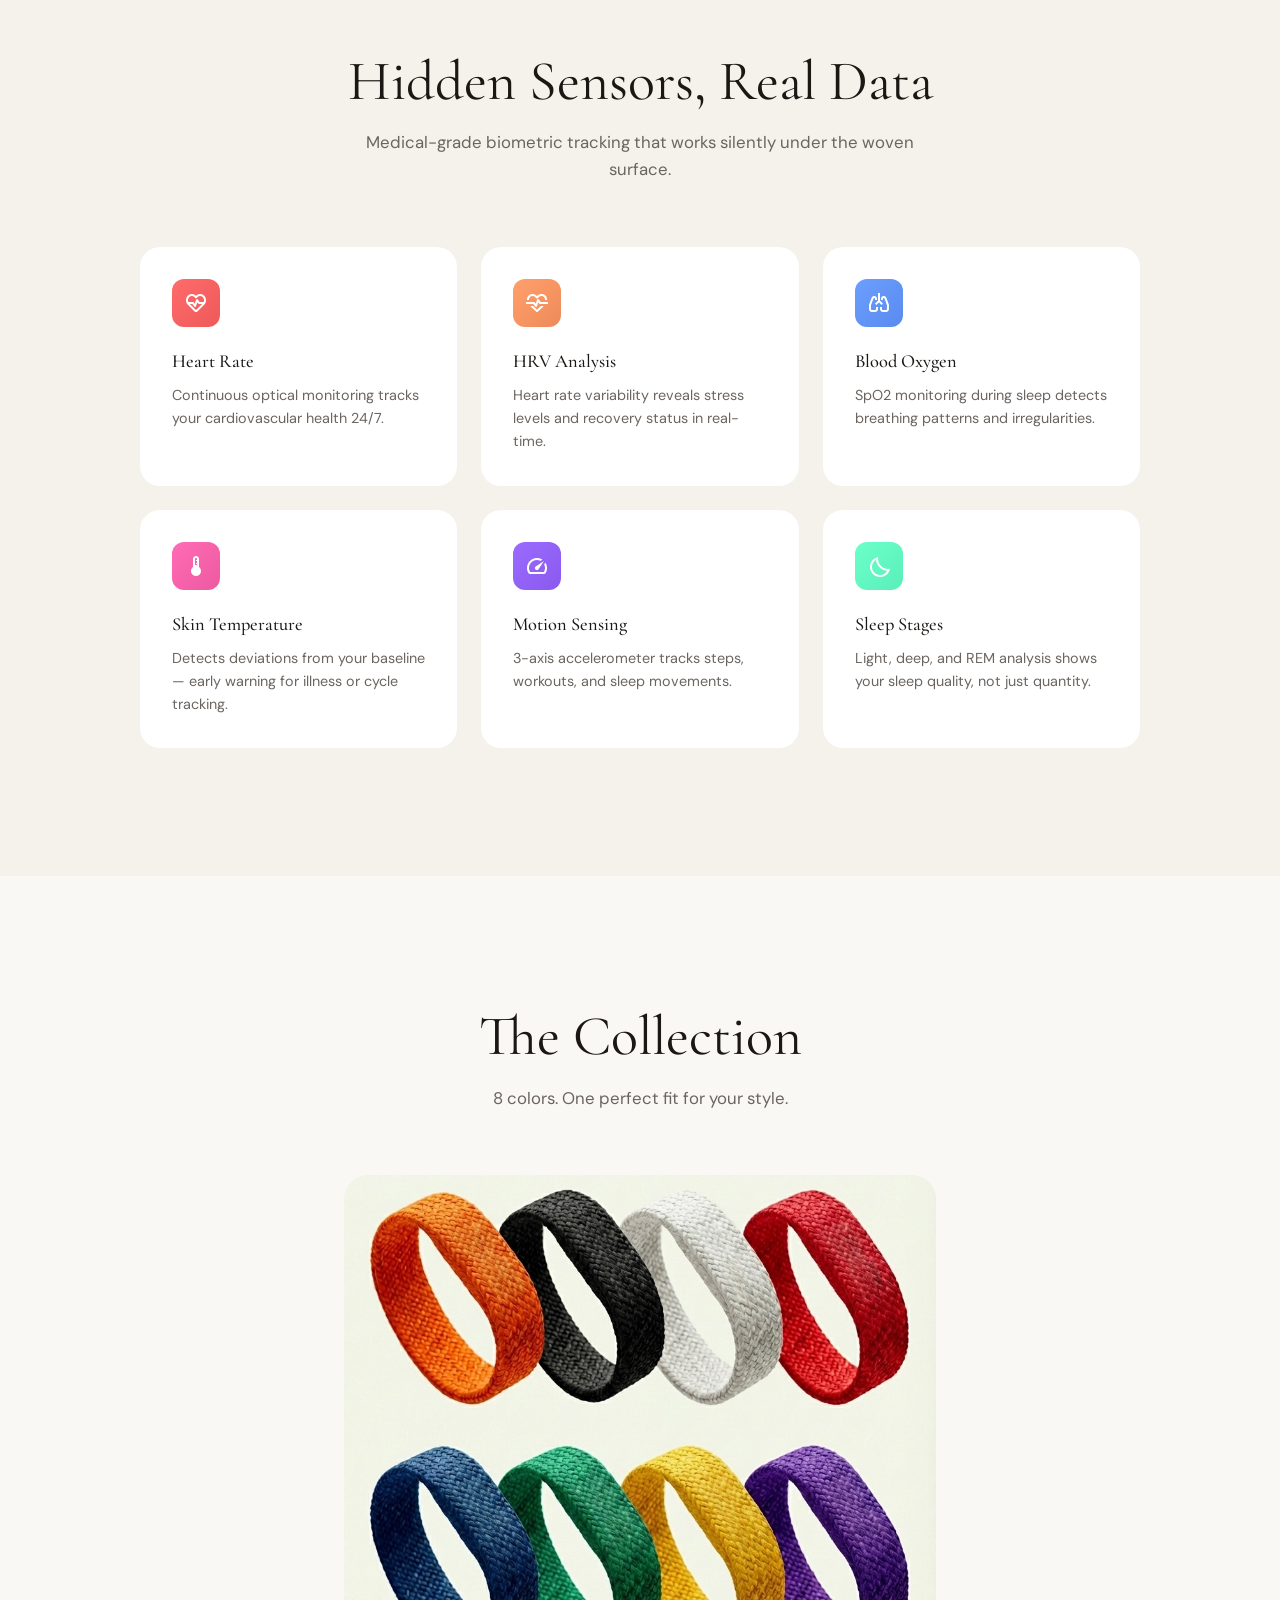
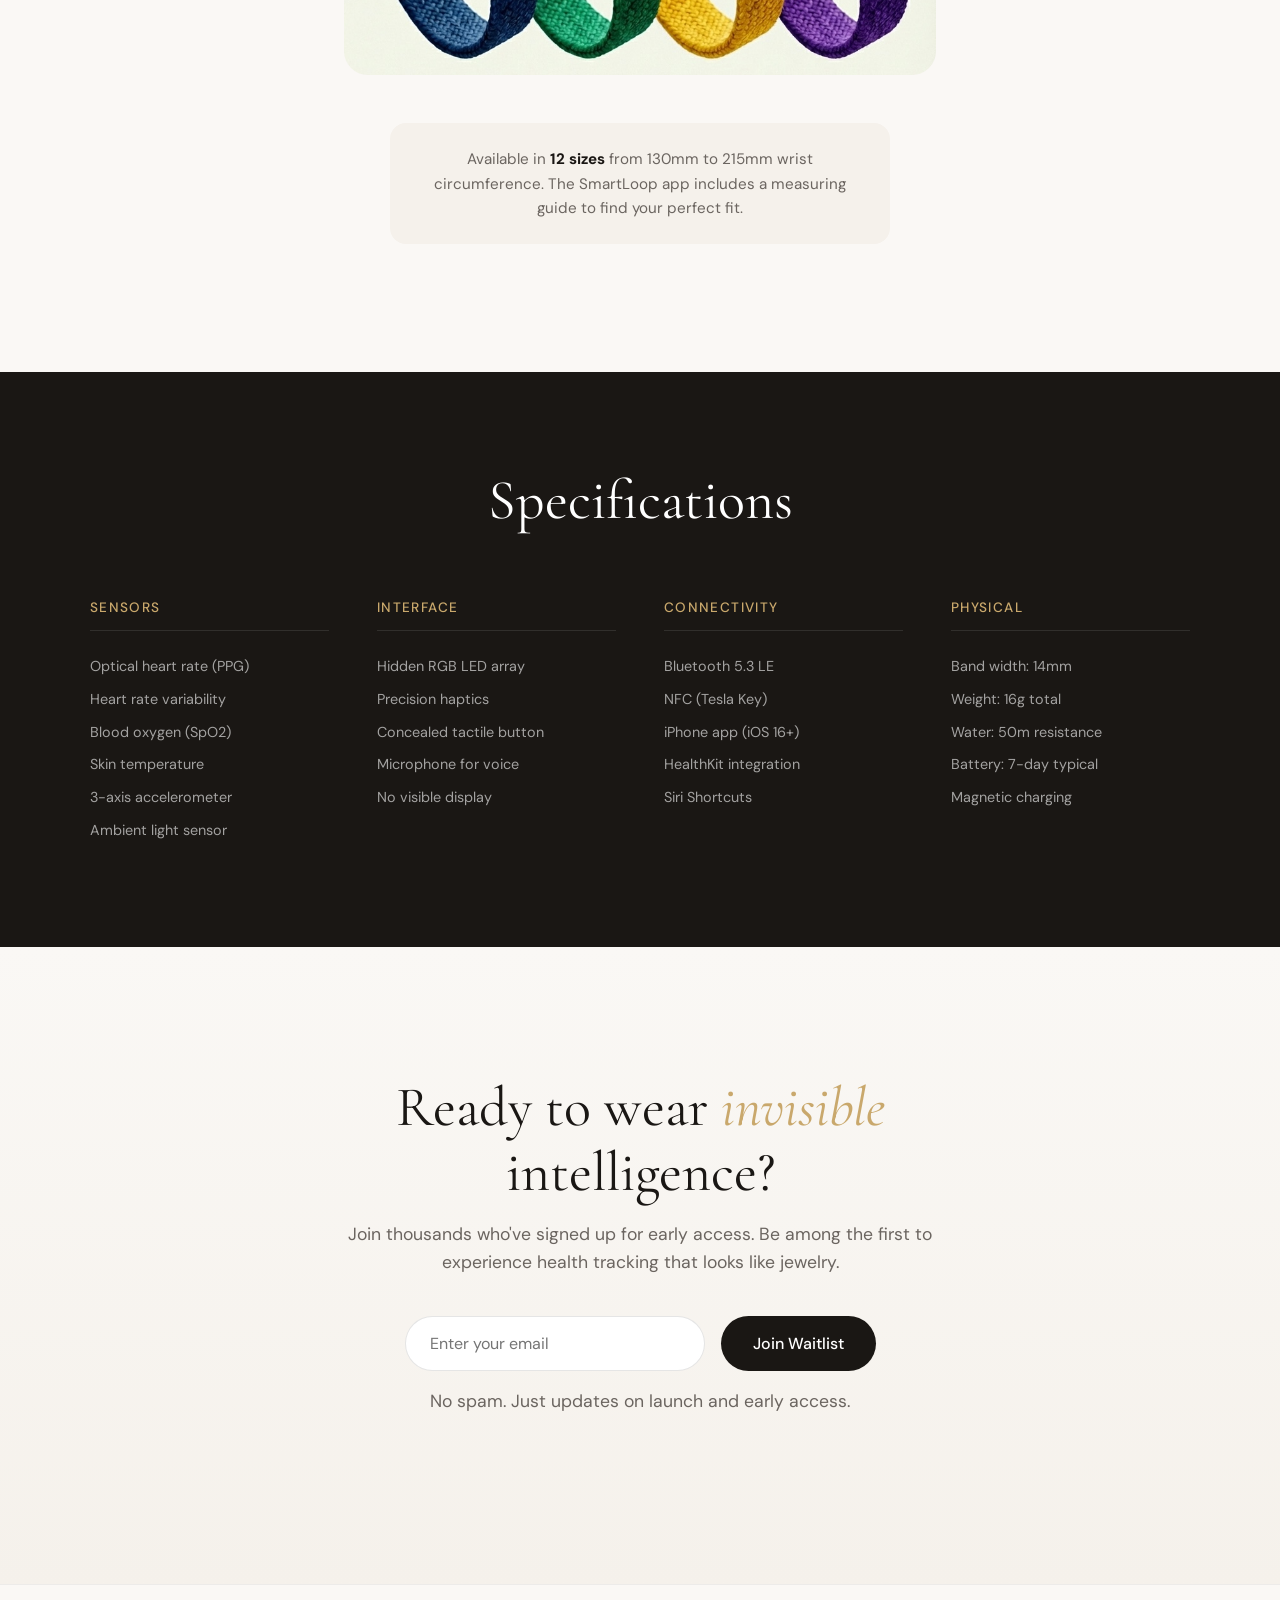
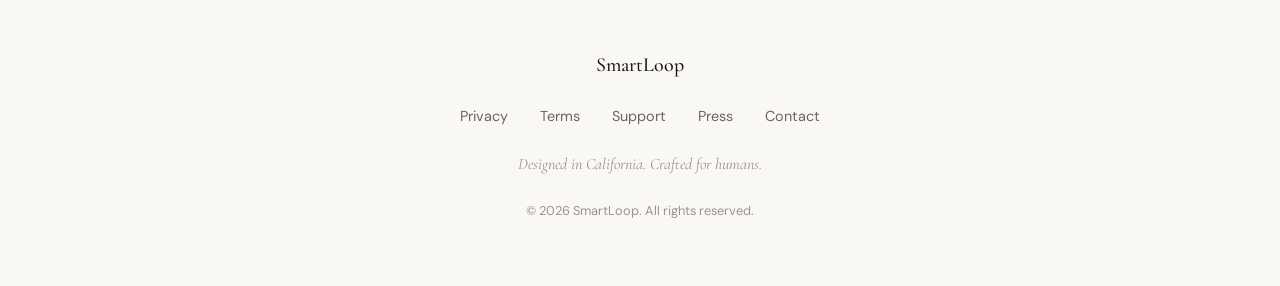
==== commit 3b54ed21: "Redesign homepage: emphasize voice logging and hidden tech design - Updated hero text to highlight v" ====
--- a/index.html
+++ b/index.html
@@ -3,412 +3,1686 @@
 <head>
     <meta charset="UTF-8">
     <meta name="viewport" content="width=device-width, initial-scale=1.0">
-    <title>SmartLoop - The Weightless Health Companion</title>
+    <title>SmartLoop - Where Jewelry Meets Intelligence</title>
     <link rel="stylesheet" href="styles.css">
     <link rel="preconnect" href="https://fonts.googleapis.com">
     <link rel="preconnect" href="https://fonts.gstatic.com" crossorigin>
-    <link href="https://fonts.googleapis.com/css2?family=Inter:wght@300;400;500;600&family=Playfair+Display:ital,wght@0,400;0,600;1,400&display=swap" rel="stylesheet">
+    <link href="https://fonts.googleapis.com/css2?family=Cormorant+Garamond:ital,wght@0,300;0,400;0,500;0,600;1,400&family=DM+Sans:opsz,wght@9..40,300;9..40,400;9..40,500&display=swap" rel="stylesheet">
     <link href="https://fonts.googleapis.com/css2?family=Material+Symbols+Outlined:opsz,wght,FILL,GRAD@24,300,0,0" rel="stylesheet">
+    <style>
+        :root {
+            --bg-cream: #FAF8F5;
+            --bg-warm: #F5F1EB;
+            --bg-dark: #1A1714;
+            --text-dark: #1A1714;
+            --text-muted: #6B6560;
+            --text-light: #9A948D;
+            --accent-gold: #C9A86C;
+            --accent-rose: #B8928A;
+            --led-glow: #C4E8C4;
+            --font-display: 'Cormorant Garamond', serif;
+            --font-body: 'DM Sans', sans-serif;
+        }
+
+        * {
+            margin: 0;
+            padding: 0;
+            box-sizing: border-box;
+        }
+
+        body {
+            background-color: var(--bg-cream);
+            color: var(--text-dark);
+            font-family: var(--font-body);
+            line-height: 1.6;
+            overflow-x: hidden;
+        }
+
+        /* Typography */
+        h1, h2, h3, h4 {
+            font-family: var(--font-display);
+            font-weight: 400;
+        }
+
+        h1 {
+            font-size: clamp(3rem, 8vw, 6rem);
+            line-height: 1.05;
+            letter-spacing: -0.02em;
+        }
+
+        h2 {
+            font-size: clamp(2rem, 5vw, 3.5rem);
+            line-height: 1.15;
+        }
+
+        h3 {
+            font-size: 1.5rem;
+            font-weight: 500;
+        }
+
+        /* Navbar */
+        .navbar {
+            display: flex;
+            justify-content: space-between;
+            align-items: center;
+            padding: 1.5rem 5%;
+            position: fixed;
+            top: 0;
+            width: 100%;
+            background: rgba(250, 248, 245, 0.85);
+            backdrop-filter: blur(20px);
+            z-index: 1000;
+            border-bottom: 1px solid rgba(0,0,0,0.05);
+        }
+
+        .logo {
+            font-family: var(--font-display);
+            font-size: 1.5rem;
+            font-weight: 500;
+            letter-spacing: 0.05em;
+        }
+
+        .nav-links {
+            display: flex;
+            align-items: center;
+            gap: 2.5rem;
+        }
+
+        .nav-links a {
+            text-decoration: none;
+            color: var(--text-muted);
+            font-size: 0.9rem;
+            font-weight: 400;
+            transition: color 0.3s ease;
+        }
+
+        .nav-links a:hover {
+            color: var(--text-dark);
+        }
+
+        .nav-btn {
+            background: var(--text-dark);
+            color: var(--bg-cream);
+            border: none;
+            padding: 0.75rem 1.5rem;
+            border-radius: 2rem;
+            font-family: var(--font-body);
+            font-size: 0.85rem;
+            font-weight: 500;
+            cursor: pointer;
+            transition: transform 0.2s ease, opacity 0.3s ease;
+        }
+
+        .nav-btn:hover {
+            transform: scale(1.02);
+            opacity: 0.9;
+        }
+
+        /* Hero */
+        .hero {
+            min-height: 100vh;
+            display: grid;
+            grid-template-columns: 1fr 1fr;
+            align-items: center;
+            padding: 8rem 5% 4rem;
+            gap: 4rem;
+        }
+
+        .hero-content {
+            max-width: 580px;
+        }
+
+        .hero-badge {
+            display: inline-flex;
+            align-items: center;
+            gap: 0.5rem;
+            background: rgba(201, 168, 108, 0.12);
+            color: var(--accent-gold);
+            padding: 0.5rem 1rem;
+            border-radius: 2rem;
+            font-size: 0.8rem;
+            font-weight: 500;
+            letter-spacing: 0.05em;
+            text-transform: uppercase;
+            margin-bottom: 2rem;
+        }
+
+        .hero-badge::before {
+            content: '';
+            width: 6px;
+            height: 6px;
+            background: var(--accent-gold);
+            border-radius: 50%;
+            animation: pulse-gold 2s infinite;
+        }
+
+        @keyframes pulse-gold {
+            0%, 100% { opacity: 1; }
+            50% { opacity: 0.4; }
+        }
+
+        .hero h1 {
+            margin-bottom: 1.5rem;
+        }
+
+        .hero h1 em {
+            font-style: italic;
+            color: var(--accent-gold);
+        }
+
+        .hero-subtitle {
+            font-size: 1.15rem;
+            color: var(--text-muted);
+            line-height: 1.8;
+            margin-bottom: 2.5rem;
+            max-width: 480px;
+        }
+
+        .hero-cta {
+            display: flex;
+            gap: 1.5rem;
+            align-items: center;
+            margin-bottom: 4rem;
+        }
+
+        .btn-primary {
+            background: var(--text-dark);
+            color: var(--bg-cream);
+            padding: 1rem 2rem;
+            border-radius: 2rem;
+            font-family: var(--font-body);
+            font-size: 0.95rem;
+            font-weight: 500;
+            border: none;
+            cursor: pointer;
+            transition: all 0.3s ease;
+        }
+
+        .btn-primary:hover {
+            transform: translateY(-2px);
+            box-shadow: 0 10px 30px rgba(26, 23, 20, 0.15);
+        }
+
+        .btn-secondary {
+            color: var(--text-dark);
+            text-decoration: none;
+            font-size: 0.95rem;
+            font-weight: 500;
+            display: flex;
+            align-items: center;
+            gap: 0.5rem;
+            transition: gap 0.3s ease;
+        }
+
+        .btn-secondary:hover {
+            gap: 0.75rem;
+        }
+
+        .hero-features {
+            display: flex;
+            gap: 3rem;
+            align-items: flex-start;
+        }
+
+        .hero-feature {
+            display: flex;
+            flex-direction: column;
+            align-items: center;
+            text-align: center;
+            min-width: 80px;
+        }
+
+        .hero-feature-value {
+            font-family: var(--font-display);
+            font-size: 2rem;
+            font-weight: 500;
+            line-height: 1.2;
+        }
+
+        .hero-feature-label {
+            font-size: 0.8rem;
+            color: var(--text-light);
+            text-transform: uppercase;
+            letter-spacing: 0.08em;
+            white-space: nowrap;
+        }
+
+        .hero-visual {
+            position: relative;
+            display: flex;
+            justify-content: center;
+            align-items: center;
+        }
+
+        .hero-image {
+            width: 100%;
+            max-width: 450px;
+            height: auto;
+            filter: drop-shadow(0 40px 80px rgba(0,0,0,0.1));
+        }
+
+        /* Manifesto Section */
+        .manifesto {
+            padding: 8rem 5%;
+            background: var(--bg-dark);
+            color: #fff;
+            text-align: center;
+        }
+
+        .manifesto-content {
+            max-width: 900px;
+            margin: 0 auto;
+        }
+
+        .manifesto h2 {
+            font-size: clamp(2rem, 4vw, 3rem);
+            line-height: 1.4;
+            font-weight: 300;
+            margin-bottom: 2rem;
+        }
+
+        .manifesto h2 em {
+            font-style: italic;
+            color: var(--accent-gold);
+        }
+
+        .manifesto-text {
+            font-size: 1.1rem;
+            color: rgba(255,255,255,0.7);
+            line-height: 1.9;
+            max-width: 700px;
+            margin: 0 auto;
+        }
+
+        /* Design Philosophy */
+        .design-philosophy {
+            padding: 8rem 5%;
+        }
+
+        .design-header {
+            text-align: center;
+            max-width: 700px;
+            margin: 0 auto 5rem;
+        }
+
+        .design-header p {
+            color: var(--text-muted);
+            font-size: 1.1rem;
+            margin-top: 1rem;
+        }
+
+        .design-grid {
+            display: grid;
+            grid-template-columns: repeat(4, 1fr);
+            gap: 2rem;
+            max-width: 1200px;
+            margin: 0 auto;
+        }
+
+        .design-card {
+            background: #fff;
+            padding: 2.5rem 2rem;
+            border-radius: 1.5rem;
+            text-align: center;
+            transition: transform 0.3s ease, box-shadow 0.3s ease;
+            border: 1px solid rgba(0,0,0,0.04);
+        }
+
+        .design-card:hover {
+            transform: translateY(-8px);
+            box-shadow: 0 20px 50px rgba(0,0,0,0.06);
+        }
+
+        .design-icon {
+            width: 64px;
+            height: 64px;
+            background: linear-gradient(135deg, var(--bg-warm) 0%, var(--bg-cream) 100%);
+            border-radius: 50%;
+            display: flex;
+            align-items: center;
+            justify-content: center;
+            margin: 0 auto 1.5rem;
+        }
+
+        .design-icon .material-symbols-outlined {
+            font-size: 1.75rem;
+            color: var(--text-dark);
+        }
+
+        .design-card h3 {
+            font-size: 1.25rem;
+            margin-bottom: 0.75rem;
+        }
+
+        .design-card p {
+            color: var(--text-muted);
+            font-size: 0.95rem;
+            line-height: 1.7;
+        }
+
+        /* Hidden Tech Showcase */
+        .hidden-tech {
+            padding: 8rem 5%;
+            background: linear-gradient(180deg, var(--bg-warm) 0%, var(--bg-cream) 100%);
+        }
+
+        .hidden-tech-content {
+            display: grid;
+            grid-template-columns: 1fr 1fr;
+            gap: 6rem;
+            align-items: center;
+            max-width: 1200px;
+            margin: 0 auto;
+        }
+
+        .hidden-tech-visual {
+            position: relative;
+        }
+
+        .tech-diagram {
+            background: #fff;
+            border-radius: 2rem;
+            padding: 3rem;
+            box-shadow: 0 20px 60px rgba(0,0,0,0.06);
+        }
+
+        .tech-layers {
+            display: flex;
+            flex-direction: column;
+            gap: 1.5rem;
+        }
+
+        .tech-layer {
+            display: flex;
+            align-items: center;
+            gap: 1.5rem;
+            padding: 1.25rem;
+            background: var(--bg-cream);
+            border-radius: 1rem;
+            transition: all 0.3s ease;
+        }
+
+        .tech-layer:hover {
+            background: var(--bg-warm);
+            transform: translateX(8px);
+        }
+
+        .layer-indicator {
+            width: 48px;
+            height: 48px;
+            border-radius: 12px;
+            display: flex;
+            align-items: center;
+            justify-content: center;
+            flex-shrink: 0;
+        }
+
+        .layer-indicator.fabric {
+            background: linear-gradient(135deg, #C9A86C 0%, #D4B87C 100%);
+        }
+
+        .layer-indicator.led {
+            background: linear-gradient(135deg, #2A2A2A 0%, #1A1A1A 100%);
+            position: relative;
+            overflow: hidden;
+        }
+
+        .layer-indicator.led::after {
+            content: '';
+            position: absolute;
+            width: 8px;
+            height: 8px;
+            background: #4cd964;
+            border-radius: 50%;
+            animation: led-pulse 1.5s ease-in-out infinite;
+            box-shadow: 0 0 10px #4cd964;
+        }
+
+        @keyframes led-pulse {
+            0%, 100% { opacity: 1; transform: scale(1); }
+            50% { opacity: 0.6; transform: scale(0.9); }
+        }
+
+        .layer-indicator.sensor {
+            background: linear-gradient(135deg, #3A3A3A 0%, #2A2A2A 100%);
+        }
+
+        .layer-indicator .material-symbols-outlined {
+            color: #fff;
+            font-size: 1.25rem;
+        }
+
+        .layer-text h4 {
+            font-family: var(--font-body);
+            font-size: 1rem;
+            font-weight: 500;
+            margin-bottom: 0.25rem;
+        }
+
+        .layer-text p {
+            font-size: 0.85rem;
+            color: var(--text-muted);
+        }
+
+        .hidden-tech-text {
+            max-width: 480px;
+        }
+
+        .hidden-tech-text h2 {
+            margin-bottom: 1.5rem;
+        }
+
+        .hidden-tech-text h2 em {
+            font-style: italic;
+            color: var(--accent-gold);
+        }
+
+        .hidden-tech-text > p {
+            color: var(--text-muted);
+            font-size: 1.1rem;
+            line-height: 1.8;
+            margin-bottom: 2rem;
+        }
+
+        .led-indicator-demo {
+            background: var(--bg-dark);
+            border-radius: 1.5rem;
+            padding: 2rem;
+        }
+
+        .led-indicator-demo h4 {
+            color: #fff;
+            font-family: var(--font-body);
+            font-size: 0.9rem;
+            margin-bottom: 1.5rem;
+            font-weight: 500;
+        }
+
+        .led-states {
+            display: flex;
+            flex-direction: column;
+            gap: 1rem;
+        }
+
+        .led-state {
+            display: flex;
+            align-items: center;
+            gap: 1rem;
+        }
+
+        .led-dot {
+            width: 10px;
+            height: 10px;
+            border-radius: 50%;
+        }
+
+        .led-dot.time { background: #FFE4B5; box-shadow: 0 0 8px #FFE4B5; }
+        .led-dot.recording { background: #87CEEB; box-shadow: 0 0 8px #87CEEB; animation: led-pulse 1s infinite; }
+        .led-dot.health { background: #98FB98; box-shadow: 0 0 8px #98FB98; }
+        .led-dot.alert { background: #FFB6C1; box-shadow: 0 0 8px #FFB6C1; }
+
+        .led-state span {
+            color: rgba(255,255,255,0.7);
+            font-size: 0.85rem;
+        }
+
+        /* Voice-First Section */
+        .voice-first {
+            padding: 8rem 5%;
+            background: var(--bg-dark);
+            color: #fff;
+        }
+
+        .voice-header {
+            text-align: center;
+            max-width: 800px;
+            margin: 0 auto 5rem;
+        }
+
+        .voice-header h2 {
+            margin-bottom: 1rem;
+        }
+
+        .voice-header h2 em {
+            font-style: italic;
+            color: var(--accent-gold);
+        }
+
+        .voice-header p {
+            color: rgba(255,255,255,0.6);
+            font-size: 1.1rem;
+        }
+
+        .voice-grid {
+            display: grid;
+            grid-template-columns: repeat(2, 1fr);
+            gap: 2rem;
+            max-width: 1100px;
+            margin: 0 auto;
+        }
+
+        .voice-card {
+            background: rgba(255,255,255,0.03);
+            border: 1px solid rgba(255,255,255,0.06);
+            border-radius: 1.5rem;
+            padding: 2.5rem;
+            transition: all 0.3s ease;
+        }
+
+        .voice-card:hover {
+            background: rgba(255,255,255,0.05);
+            border-color: rgba(255,255,255,0.1);
+            transform: translateY(-4px);
+        }
+
+        .voice-card-icon {
+            width: 56px;
+            height: 56px;
+            background: rgba(201, 168, 108, 0.15);
+            border-radius: 14px;
+            display: flex;
+            align-items: center;
+            justify-content: center;
+            margin-bottom: 1.5rem;
+        }
+
+        .voice-card-icon .material-symbols-outlined {
+            font-size: 1.5rem;
+            color: var(--accent-gold);
+        }
+
+        .voice-card h3 {
+            color: #fff;
+            font-size: 1.35rem;
+            margin-bottom: 1rem;
+        }
+
+        .voice-card > p {
+            color: rgba(255,255,255,0.6);
+            line-height: 1.7;
+            margin-bottom: 1.5rem;
+        }
+
+        .voice-examples {
+            display: flex;
+            flex-wrap: wrap;
+            gap: 0.5rem;
+        }
+
+        .voice-example {
+            background: rgba(255,255,255,0.06);
+            color: rgba(255,255,255,0.7);
+            padding: 0.4rem 0.85rem;
+            border-radius: 2rem;
+            font-size: 0.8rem;
+            font-style: italic;
+        }
+
+        /* Featured Voice Card (larger) */
+        .voice-card.featured {
+            grid-column: span 2;
+            display: grid;
+            grid-template-columns: 1fr 1fr;
+            gap: 3rem;
+            background: linear-gradient(135deg, rgba(201, 168, 108, 0.08) 0%, rgba(255,255,255,0.03) 100%);
+        }
+
+        .voice-card.featured .voice-card-content {
+            display: flex;
+            flex-direction: column;
+            justify-content: center;
+        }
+
+        .voice-visual-demo {
+            display: flex;
+            flex-direction: column;
+            align-items: center;
+            justify-content: center;
+            gap: 2rem;
+        }
+
+        .waveform {
+            display: flex;
+            align-items: center;
+            gap: 4px;
+            height: 60px;
+        }
+
+        .wave-bar {
+            width: 4px;
+            background: var(--accent-gold);
+            border-radius: 2px;
+            animation: wave 1s ease-in-out infinite;
+        }
+
+        .wave-bar:nth-child(1) { height: 20px; animation-delay: 0s; }
+        .wave-bar:nth-child(2) { height: 35px; animation-delay: 0.1s; }
+        .wave-bar:nth-child(3) { height: 50px; animation-delay: 0.2s; }
+        .wave-bar:nth-child(4) { height: 40px; animation-delay: 0.3s; }
+        .wave-bar:nth-child(5) { height: 55px; animation-delay: 0.15s; }
+        .wave-bar:nth-child(6) { height: 30px; animation-delay: 0.25s; }
+        .wave-bar:nth-child(7) { height: 45px; animation-delay: 0.35s; }
+        .wave-bar:nth-child(8) { height: 25px; animation-delay: 0.05s; }
+
+        @keyframes wave {
+            0%, 100% { transform: scaleY(1); }
+            50% { transform: scaleY(0.5); }
+        }
+
+        .voice-transcription {
+            background: rgba(0,0,0,0.3);
+            padding: 1.5rem 2rem;
+            border-radius: 1rem;
+            max-width: 320px;
+        }
+
+        .voice-transcription p {
+            color: rgba(255,255,255,0.9);
+            font-size: 0.95rem;
+            font-style: italic;
+            margin-bottom: 0.5rem;
+        }
+
+        .voice-transcription span {
+            color: rgba(255,255,255,0.5);
+            font-size: 0.75rem;
+        }
+
+        /* AI Correlation */
+        .ai-correlation {
+            padding: 8rem 5%;
+            background: var(--bg-cream);
+        }
+
+        .correlation-header {
+            text-align: center;
+            max-width: 700px;
+            margin: 0 auto 5rem;
+        }
+
+        .correlation-header h2 {
+            margin-bottom: 1rem;
+        }
+
+        .correlation-header p {
+            color: var(--text-muted);
+            font-size: 1.1rem;
+        }
+
+        .correlation-showcase {
+            max-width: 900px;
+            margin: 0 auto;
+        }
+
+        .correlation-item {
+            background: #fff;
+            border-radius: 1.5rem;
+            padding: 2.5rem;
+            margin-bottom: 1.5rem;
+            box-shadow: 0 4px 20px rgba(0,0,0,0.03);
+            transition: transform 0.3s ease, box-shadow 0.3s ease;
+        }
+
+        .correlation-item:hover {
+            transform: translateY(-4px);
+            box-shadow: 0 15px 40px rgba(0,0,0,0.06);
+        }
+
+        .correlation-inputs {
+            display: flex;
+            align-items: center;
+            gap: 1rem;
+            margin-bottom: 1.5rem;
+            flex-wrap: wrap;
+        }
+
+        .correlation-input {
+            display: flex;
+            align-items: center;
+            gap: 0.5rem;
+            padding: 0.6rem 1rem;
+            border-radius: 0.75rem;
+            font-size: 0.9rem;
+        }
+
+        .correlation-input.sensor {
+            background: rgba(0, 122, 255, 0.08);
+            color: #0066cc;
+        }
+
+        .correlation-input.voice {
+            background: rgba(76, 217, 100, 0.08);
+            color: #2d8a4e;
+        }
+
+        .correlation-input .material-symbols-outlined {
+            font-size: 1rem;
+        }
+
+        .correlation-plus {
+            color: var(--text-light);
+            font-size: 1.25rem;
+        }
+
+        .correlation-output {
+            display: flex;
+            align-items: flex-start;
+            gap: 1rem;
+            padding: 1.25rem;
+            background: linear-gradient(135deg, rgba(201, 168, 108, 0.08) 0%, rgba(201, 168, 108, 0.02) 100%);
+            border-radius: 1rem;
+            border-left: 3px solid var(--accent-gold);
+        }
+
+        .correlation-output .material-symbols-outlined {
+            color: var(--accent-gold);
+            font-size: 1.25rem;
+            flex-shrink: 0;
+            margin-top: 0.1rem;
+        }
+
+        .correlation-output p {
+            color: var(--text-dark);
+            font-size: 0.95rem;
+            line-height: 1.6;
+        }
+
+        /* Sensors Section */
+        .sensors-section {
+            padding: 8rem 5%;
+            background: var(--bg-warm);
+        }
+
+        .sensors-header {
+            text-align: center;
+            max-width: 600px;
+            margin: 0 auto 4rem;
+        }
+
+        .sensors-header p {
+            color: var(--text-muted);
+            font-size: 1.05rem;
+            margin-top: 1rem;
+        }
+
+        .sensors-grid {
+            display: grid;
+            grid-template-columns: repeat(3, 1fr);
+            gap: 1.5rem;
+            max-width: 1000px;
+            margin: 0 auto;
+        }
+
+        .sensor-card {
+            background: #fff;
+            padding: 2rem;
+            border-radius: 1.25rem;
+            transition: transform 0.3s ease;
+        }
+
+        .sensor-card:hover {
+            transform: translateY(-4px);
+        }
+
+        .sensor-icon {
+            width: 48px;
+            height: 48px;
+            border-radius: 12px;
+            display: flex;
+            align-items: center;
+            justify-content: center;
+            margin-bottom: 1.25rem;
+        }
+
+        .sensor-icon .material-symbols-outlined {
+            font-size: 1.5rem;
+            color: #fff;
+        }
+
+        .sensor-icon.heart { background: linear-gradient(135deg, #ff6b6b, #ee5a5a); }
+        .sensor-icon.hrv { background: linear-gradient(135deg, #ffa06b, #ee8a5a); }
+        .sensor-icon.oxygen { background: linear-gradient(135deg, #6b9fff, #5a8aee); }
+        .sensor-icon.temp { background: linear-gradient(135deg, #ff6bb5, #ee5aa0); }
+        .sensor-icon.motion { background: linear-gradient(135deg, #9b6bff, #8a5aee); }
+        .sensor-icon.sleep { background: linear-gradient(135deg, #6bffc9, #5aeeb8); }
+
+        .sensor-card h3 {
+            font-size: 1.15rem;
+            margin-bottom: 0.5rem;
+        }
+
+        .sensor-card p {
+            color: var(--text-muted);
+            font-size: 0.9rem;
+            line-height: 1.6;
+        }
+
+        /* Collection */
+        .collection {
+            padding: 8rem 5%;
+        }
+
+        .collection-header {
+            text-align: center;
+            max-width: 600px;
+            margin: 0 auto 4rem;
+        }
+
+        .collection-header p {
+            color: var(--text-muted);
+            font-size: 1.05rem;
+            margin-top: 1rem;
+        }
+
+        .collection-showcase {
+            display: grid;
+            grid-template-columns: repeat(2, 1fr);
+            gap: 3rem;
+            max-width: 1100px;
+            margin: 0 auto;
+        }
+
+        .collection-showcase.single {
+            grid-template-columns: 1fr;
+            max-width: 850px;
+            justify-items: center;
+        }
+
+        .collection-showcase.single .collection-image {
+            max-height: 500px;
+            width: auto;
+            object-fit: contain;
+            margin: 0 auto;
+            display: block;
+        }
+
+        .collection-line {
+            text-align: center;
+        }
+
+        .collection-line h3 {
+            font-size: 1.75rem;
+            margin-bottom: 0.5rem;
+        }
+
+        .collection-line > p {
+            color: var(--text-muted);
+            font-size: 0.95rem;
+            margin-bottom: 1.5rem;
+        }
+
+        .collection-image {
+            width: 100%;
+            border-radius: 1.5rem;
+            transition: transform 0.3s ease;
+        }
+
+        .collection-image:hover {
+            transform: scale(1.02);
+        }
+
+        .sizing-note {
+            text-align: center;
+            max-width: 500px;
+            margin: 3rem auto 0;
+            padding: 1.5rem 2rem;
+            background: var(--bg-warm);
+            border-radius: 1rem;
+        }
+
+        .sizing-note p {
+            color: var(--text-muted);
+            font-size: 0.95rem;
+        }
+
+        .sizing-note strong {
+            color: var(--text-dark);
+        }
+
+        /* Specs */
+        .specs-section {
+            padding: 6rem 5%;
+            background: var(--bg-dark);
+            color: #fff;
+        }
+
+        .specs-header {
+            text-align: center;
+            margin-bottom: 4rem;
+        }
+
+        .specs-header h2 {
+            color: #fff;
+        }
+
+        .specs-grid {
+            display: grid;
+            grid-template-columns: repeat(4, 1fr);
+            gap: 3rem;
+            max-width: 1100px;
+            margin: 0 auto;
+        }
+
+        .spec-column h3 {
+            font-family: var(--font-body);
+            font-size: 0.85rem;
+            text-transform: uppercase;
+            letter-spacing: 0.1em;
+            color: var(--accent-gold);
+            margin-bottom: 1.5rem;
+            padding-bottom: 0.75rem;
+            border-bottom: 1px solid rgba(255,255,255,0.1);
+        }
+
+        .spec-column ul {
+            list-style: none;
+        }
+
+        .spec-column li {
+            color: rgba(255,255,255,0.6);
+            font-size: 0.9rem;
+            margin-bottom: 0.6rem;
+        }
+
+        /* CTA */
+        .cta-section {
+            padding: 8rem 5%;
+            background: linear-gradient(180deg, var(--bg-cream) 0%, var(--bg-warm) 100%);
+            text-align: center;
+        }
+
+        .cta-content {
+            max-width: 600px;
+            margin: 0 auto;
+        }
+
+        .cta-content h2 {
+            margin-bottom: 1rem;
+        }
+
+        .cta-content h2 em {
+            font-style: italic;
+            color: var(--accent-gold);
+        }
+
+        .cta-content > p {
+            color: var(--text-muted);
+            font-size: 1.1rem;
+            margin-bottom: 2.5rem;
+        }
+
+        .cta-form {
+            display: flex;
+            gap: 1rem;
+            justify-content: center;
+            margin-bottom: 1rem;
+        }
+
+        .cta-input {
+            padding: 1rem 1.5rem;
+            border: 1px solid rgba(0,0,0,0.1);
+            border-radius: 2rem;
+            font-size: 1rem;
+            width: 300px;
+            font-family: var(--font-body);
+            background: #fff;
+        }
+
+        .cta-input:focus {
+            outline: none;
+            border-color: var(--text-dark);
+        }
+
+        .cta-submit {
+            padding: 1rem 2rem;
+            background: var(--text-dark);
+            color: #fff;
+            border: none;
+            border-radius: 2rem;
+            font-family: var(--font-body);
+            font-size: 1rem;
+            font-weight: 500;
+            cursor: pointer;
+            transition: all 0.3s ease;
+        }
+
+        .cta-submit:hover {
+            transform: translateY(-2px);
+            box-shadow: 0 10px 25px rgba(0,0,0,0.1);
+        }
+
+        .cta-note {
+            color: var(--text-light);
+            font-size: 0.85rem;
+        }
+
+        /* Footer */
+        footer {
+            padding: 4rem 5%;
+            background: var(--bg-cream);
+            border-top: 1px solid rgba(0,0,0,0.05);
+        }
+
+        .footer-content {
+            display: flex;
+            flex-direction: column;
+            align-items: center;
+            gap: 1.5rem;
+            text-align: center;
+        }
+
+        .footer-logo {
+            font-family: var(--font-display);
+            font-size: 1.25rem;
+            font-weight: 500;
+        }
+
+        .footer-links {
+            display: flex;
+            gap: 2rem;
+        }
+
+        .footer-links a {
+            color: var(--text-muted);
+            text-decoration: none;
+            font-size: 0.9rem;
+            transition: color 0.3s;
+        }
+
+        .footer-links a:hover {
+            color: var(--text-dark);
+        }
+
+        .footer-tagline {
+            color: var(--text-light);
+            font-style: italic;
+            font-family: var(--font-display);
+        }
+
+        footer p:last-child {
+            color: var(--text-light);
+            font-size: 0.8rem;
+        }
+
+        /* Responsive */
+        @media (max-width: 1024px) {
+            .design-grid {
+                grid-template-columns: repeat(2, 1fr);
+            }
+
+            .hidden-tech-content {
+                grid-template-columns: 1fr;
+                gap: 4rem;
+            }
+
+            .voice-card.featured {
+                grid-column: span 2;
+                grid-template-columns: 1fr;
+            }
+
+            .specs-grid {
+                grid-template-columns: repeat(2, 1fr);
+            }
+
+            .sensors-grid {
+                grid-template-columns: repeat(2, 1fr);
+            }
+        }
+
+        @media (max-width: 768px) {
+            .hero {
+                grid-template-columns: 1fr;
+                text-align: center;
+                padding-top: 7rem;
+            }
+
+            .hero-content {
+                max-width: 100%;
+            }
+
+            .hero-subtitle {
+                max-width: 100%;
+            }
+
+            .hero-cta {
+                flex-direction: column;
+                gap: 1rem;
+            }
+
+            .hero-features {
+                justify-content: center;
+            }
+
+            .nav-links a {
+                display: none;
+            }
+
+            .design-grid {
+                grid-template-columns: 1fr;
+            }
+
+            .voice-grid {
+                grid-template-columns: 1fr;
+            }
+
+            .voice-card.featured {
+                grid-column: span 1;
+            }
+
+            .sensors-grid {
+                grid-template-columns: 1fr;
+            }
+
+            .collection-showcase {
+                grid-template-columns: 1fr;
+            }
+
+            .specs-grid {
+                grid-template-columns: 1fr;
+            }
+
+            .cta-form {
+                flex-direction: column;
+                align-items: center;
+            }
+
+            .cta-input {
+                width: 100%;
+                max-width: 300px;
+            }
+        }
+
+        /* Modal */
+        .modal {
+            display: none;
+            position: fixed;
+            top: 0;
+            left: 0;
+            width: 100%;
+            height: 100%;
+            background: rgba(26, 23, 20, 0.6);
+            backdrop-filter: blur(8px);
+            z-index: 2000;
+            justify-content: center;
+            align-items: center;
+        }
+
+        .modal.active {
+            display: flex;
+        }
+
+        .modal-content {
+            background: #fff;
+            padding: 3rem;
+            border-radius: 1.5rem;
+            max-width: 420px;
+            width: 90%;
+            text-align: center;
+            position: relative;
+        }
+
+        .modal-close {
+            position: absolute;
+            top: 1rem;
+            right: 1rem;
+            background: none;
+            border: none;
+            font-size: 1.5rem;
+            color: var(--text-muted);
+            cursor: pointer;
+        }
+
+        .modal-icon {
+            margin-bottom: 1.5rem;
+        }
+
+        .modal-icon .material-symbols-outlined {
+            font-size: 3rem;
+            color: var(--accent-gold);
+        }
+
+        .modal-content h2 {
+            font-size: 1.75rem;
+            margin-bottom: 0.75rem;
+        }
+
+        .modal-content > p {
+            color: var(--text-muted);
+            margin-bottom: 1.5rem;
+        }
+
+        .modal-form {
+            display: flex;
+            flex-direction: column;
+            gap: 0.75rem;
+        }
+
+        .modal-input {
+            padding: 1rem;
+            border: 1px solid rgba(0,0,0,0.1);
+            border-radius: 0.5rem;
+            font-size: 1rem;
+            font-family: var(--font-body);
+        }
+
+        .modal-input:focus {
+            outline: none;
+            border-color: var(--text-dark);
+        }
+
+        .modal-submit {
+            padding: 1rem;
+            background: var(--text-dark);
+            color: #fff;
+            border: none;
+            border-radius: 0.5rem;
+            font-size: 1rem;
+            font-weight: 500;
+            cursor: pointer;
+        }
+
+        .modal-note {
+            color: var(--text-light);
+            font-size: 0.8rem;
+            margin-top: 1rem;
+        }
+    </style>
 </head>
 <body>
     <nav class="navbar">
-        <div class="logo-container" id="logo-container">
-            <!-- SVG Logo will be injected here -->
-        </div>
+        <div class="logo">SmartLoop</div>
         <div class="nav-links">
-            <a href="#features">Features</a>
+            <a href="#design">Design</a>
             <a href="#voice">Voice</a>
-            <a href="#sensors">Sensors</a>
-            <a href="#design">Design</a>
-            <a href="#colors">Collection</a>
-            <button class="pre-order-btn">Join Waitlist</button>
+            <a href="#insights">Insights</a>
+            <a href="#collection">Collection</a>
+            <button class="nav-btn">Join Waitlist</button>
         </div>
     </nav>
 
     <header class="hero">
         <div class="hero-content">
-            <p class="hero-eyebrow">Introducing SmartLoop</p>
-            <h1>Less Gadget.<br>More You.</h1>
-            <p class="subtitle">The screen-free smart band that monitors your health and sleep — enriched by your voice. Log meals, mood, symptoms, or capture any thought on the go. AI connects the dots between what you share and what your body reveals.</p>
-            <div class="hero-actions">
-                <button class="primary-btn">Join the Waitlist</button>
-                <a href="#how-it-works" class="watch-video">See How It Works <span class="play-icon">→</span></a>
-            </div>
-            <div class="hero-stats">
-                <div class="stat">
-                    <span class="stat-number">∞</span>
-                    <span class="stat-label">Voice Logs</span>
-                </div>
-                <div class="stat">
-                    <span class="stat-number">7</span>
-                    <span class="stat-label">Day Battery</span>
-                </div>
-                <div class="stat">
-                    <span class="stat-number">50m</span>
-                    <span class="stat-label">Waterproof</span>
+            <div class="hero-badge">Now in Development</div>
+            <h1>Less Gadget.<br>More <em>You.</em></h1>
+            <p class="hero-subtitle">The screen-free fitness tracker with voice logs. Track heart rate, HRV, sleep, and SpO2 — then tap to record what you ate, how you slept, or why you're stressed. AI analyzes both to reveal patterns you'd never find on your own.</p>
+            <div class="hero-cta">
+                <button class="btn-primary">Join the Waitlist</button>
+                <a href="#voice" class="btn-secondary">How Voice Logs Work <span>→</span></a>
+            </div>
+            <div class="hero-features">
+                <div class="hero-feature">
+                    <span class="hero-feature-value">∞</span>
+                    <span class="hero-feature-label">Voice Logs</span>
+                </div>
+                <div class="hero-feature">
+                    <span class="hero-feature-value">7</span>
+                    <span class="hero-feature-label">Day Battery</span>
+                </div>
+                <div class="hero-feature">
+                    <span class="hero-feature-value">16g</span>
+                    <span class="hero-feature-label">Total Weight</span>
                 </div>
             </div>
         </div>
         <div class="hero-visual">
-            <img src="hero.png" alt="SmartLoop smart band in blue with LED indicators" class="hero-band-image">
+            <img src="hero.png" alt="SmartLoop braided band" class="hero-image">
         </div>
     </header>
 
-    <!-- Value Proposition -->
-    <section class="value-prop">
-        <div class="value-prop-content">
-            <h2>Your health. Your voice. Your data.</h2>
-            <p>SmartLoop captures what sensors can't — your thoughts, your meals, your mood. One tap starts a voice log. AI organizes everything. The iPhone app reveals the full picture of your wellbeing.</p>
+    <!-- Manifesto -->
+    <section class="manifesto">
+        <div class="manifesto-content">
+            <h2>All the tracking you expect.<br><em>Plus the context only you can provide.</em></h2>
+            <p class="manifesto-text">SmartLoop does everything a premium fitness tracker does — continuous heart rate, HRV, blood oxygen, skin temperature, sleep stages, and workout detection. But it goes further. Tap to add voice context: what you ate, how you felt, what stressed you out. AI combines your biometric data with your lived experience to reveal insights no other tracker can.</p>
         </div>
     </section>
 
-    <!-- Features Section -->
-    <section id="features" class="features">
-        <div class="section-header">
-            <h2>Intelligent by Design</h2>
-            <p>Every feature serves a purpose. Nothing more, nothing less.</p>
-        </div>
-        <div class="feature-grid">
-            <div class="feature-card large">
-                <div class="feature-icon"><span class="material-symbols-outlined">graphic_eq</span></div>
-                <h3>AI Voice Logging</h3>
-                <p>Tap once to record. Log your meals, supplements, water intake, mood, energy levels, work accomplishments — anything worth remembering. SmartLoop's AI transcribes, categorizes, and correlates your voice entries with biometric data automatically.</p>
-                <div class="voice-visual">
-                    <span class="wave"></span><span class="wave"></span><span class="wave"></span><span class="wave"></span><span class="wave"></span>
-                </div>
-            </div>
-            <div class="feature-card">
-                <div class="feature-icon"><span class="material-symbols-outlined">blur_on</span></div>
-                <h3>Invisible Interface</h3>
-                <p>No screen means no distractions. Two subtle RGB LEDs communicate everything you need to know — at a glance, without pulling you out of the moment.</p>
-                <ul class="led-legend">
-                    <li><span class="dot green"></span> All systems normal</li>
-                    <li><span class="dot orange"></span> Something to review</li>
-                    <li><span class="dot red"></span> Needs attention</li>
-                    <li><span class="dot blue"></span> Recording active</li>
-                </ul>
-            </div>
-            <div class="feature-card">
-                <div class="feature-icon"><span class="material-symbols-outlined">insights</span></div>
-                <h3>iPhone App Analytics</h3>
-                <p>Your band collects. The app analyzes. See correlations between what you eat, how you sleep, and how you feel. AI-generated insights help you optimize your daily routines.</p>
-            </div>
-            <div class="feature-card">
-                <div class="feature-icon"><span class="material-symbols-outlined">nights_stay</span></div>
-                <h3>Sleep Without Compromise</h3>
-                <p>Weighing almost nothing, SmartLoop disappears on your wrist at night. Track sleep stages, heart rate variability, and recovery — without the bulk of traditional trackers.</p>
-            </div>
-            <div class="feature-card">
-                <div class="feature-icon"><span class="material-symbols-outlined">add_circle</span></div>
-                <h3>Built for Your Life</h3>
-                <p>Tesla digital key on your wrist. 50m water resistance for surfing, swimming, and diving. Quick voice memos when you need them. SmartLoop fits seamlessly into your active lifestyle.</p>
-                <ul class="bonus-features">
-                    <li><span class="material-symbols-outlined">key</span> Tesla Key</li>
-                    <li><span class="material-symbols-outlined">waves</span> Waterproof</li>
-                    <li><span class="material-symbols-outlined">mic</span> Voice Memos</li>
-                </ul>
+    <!-- Design Philosophy -->
+    <section id="design" class="design-philosophy">
+        <div class="design-header">
+            <h2>Designed to Be Invisible</h2>
+            <p>No one will know you're wearing a smart device. And that's exactly the point.</p>
+        </div>
+        <div class="design-grid">
+            <div class="design-card">
+                <div class="design-icon">
+                    <span class="material-symbols-outlined">texture</span>
+                </div>
+                <h3>Woven Textile</h3>
+                <p>Premium braided band inspired by artisan jewelry. Soft, breathable, and elegant enough for any occasion.</p>
+            </div>
+            <div class="design-card">
+                <div class="design-icon">
+                    <span class="material-symbols-outlined">do_not_disturb_on</span>
+                </div>
+                <h3>No Buckles</h3>
+                <p>Stretch-fit design eliminates clasps entirely. Slide on, slide off. No pressure points. Perfect for 24/7 wear.</p>
+            </div>
+            <div class="design-card">
+                <div class="design-icon">
+                    <span class="material-symbols-outlined">visibility_off</span>
+                </div>
+                <h3>Hidden Display</h3>
+                <p>Subtle LEDs glow through the fabric weave. Time, notifications, and health status — without a screen.</p>
+            </div>
+            <div class="design-card">
+                <div class="design-icon">
+                    <span class="material-symbols-outlined">diamond</span>
+                </div>
+                <h3>Bijouterie Aesthetic</h3>
+                <p>Looks like a handcrafted bracelet from a boutique. Works like the most advanced health tracker ever made.</p>
             </div>
         </div>
     </section>
 
-    <!-- How It Works -->
-    <section id="how-it-works" class="how-it-works">
-        <div class="section-header light">
-            <h2>How SmartLoop Works</h2>
-            <p>All the tracking you expect. Plus the context only you can provide.</p>
-        </div>
-        <div class="steps-container">
-            <div class="step">
-                <div class="step-number">01</div>
-                <div class="step-content">
-                    <h3>Wear & Forget</h3>
-                    <p>SmartLoop continuously tracks everything a modern fitness tracker does — heart rate, HRV, blood oxygen, skin temperature, sleep stages, steps, and workouts. All day. All night. No interaction needed.</p>
-                </div>
-            </div>
-            <div class="step">
-                <div class="step-number">02</div>
-                <div class="step-content">
-                    <h3>Tap to Add Context</h3>
-                    <p>Press the button to add what sensors can't capture. "Just had oatmeal for breakfast." "Feeling stressed." "Took my vitamins." Your voice logs are transcribed and timestamped alongside your biometric data.</p>
-                </div>
-            </div>
-            <div class="step">
-                <div class="step-number">03</div>
-                <div class="step-content">
-                    <h3>Discover Patterns</h3>
-                    <p>AI combines your objective sensor data with your subjective voice logs to reveal insights you'd never find otherwise. See how caffeine affects your sleep. Learn what triggers your energy dips. Make informed decisions.</p>
+    <!-- Hidden Tech Showcase -->
+    <section class="hidden-tech">
+        <div class="hidden-tech-content">
+            <div class="hidden-tech-visual">
+                <div class="tech-diagram">
+                    <div class="tech-layers">
+                        <div class="tech-layer">
+                            <div class="layer-indicator fabric">
+                                <span class="material-symbols-outlined">gesture</span>
+                            </div>
+                            <div class="layer-text">
+                                <h4>Woven Exterior</h4>
+                                <p>Premium textile that feels like luxury jewelry</p>
+                            </div>
+                        </div>
+                        <div class="tech-layer">
+                            <div class="layer-indicator led"></div>
+                            <div class="layer-text">
+                                <h4>Hidden LED Array</h4>
+                                <p>Glows softly through the weave for time & status</p>
+                            </div>
+                        </div>
+                        <div class="tech-layer">
+                            <div class="layer-indicator sensor">
+                                <span class="material-symbols-outlined">sensors</span>
+                            </div>
+                            <div class="layer-text">
+                                <h4>Medical-Grade Sensors</h4>
+                                <p>Heart rate, HRV, SpO2, temperature, motion</p>
+                            </div>
+                        </div>
+                    </div>
+                </div>
+            </div>
+            <div class="hidden-tech-text">
+                <h2>Pinnacle of technology. <em>Disguised as art.</em></h2>
+                <p>Every component is engineered to disappear. The LEDs shine through the woven textile, creating a soft glow that tells time and shows your health status — without any visible display. Press the hidden button to record. That's it.</p>
+                <div class="led-indicator-demo">
+                    <h4>What the LEDs communicate:</h4>
+                    <div class="led-states">
+                        <div class="led-state">
+                            <span class="led-dot time"></span>
+                            <span>Soft amber — check the time</span>
+                        </div>
+                        <div class="led-state">
+                            <span class="led-dot recording"></span>
+                            <span>Pulsing blue — voice recording active</span>
+                        </div>
+                        <div class="led-state">
+                            <span class="led-dot health"></span>
+                            <span>Gentle green — all vitals normal</span>
+                        </div>
+                        <div class="led-state">
+                            <span class="led-dot alert"></span>
+                            <span>Soft rose — something needs attention</span>
+                        </div>
+                    </div>
                 </div>
             </div>
         </div>
     </section>
 
-    <!-- Voice Features Section -->
-    <section id="voice" class="voice-section">
-        <div class="section-header">
-            <h2>Your Voice. Your Data.</h2>
-            <p>SmartLoop turns your words into wellness insights. Four powerful voice modes, one simple tap.</p>
-        </div>
-        <div class="voice-features-grid">
-            <div class="voice-feature-card">
-                <div class="voice-feature-icon">
+    <!-- Voice-First Section -->
+    <section id="voice" class="voice-first">
+        <div class="voice-header">
+            <h2>Your voice is the <em>missing data.</em></h2>
+            <p>Sensors capture what happens in your body. Voice captures what happens in your life. Together, they tell the complete story of your health.</p>
+        </div>
+        <div class="voice-grid">
+            <div class="voice-card featured">
+                <div class="voice-card-content">
+                    <div class="voice-card-icon">
+                        <span class="material-symbols-outlined">mic</span>
+                    </div>
+                    <h3>One Tap to Capture Context</h3>
+                    <p>Press the hidden button and speak. Log meals, symptoms, mood, stress, medications, energy levels — anything that might affect your health. SmartLoop transcribes, timestamps, and correlates your voice with biometric data automatically.</p>
+                    <div class="voice-examples">
+                        <span class="voice-example">"Had coffee at 3pm"</span>
+                        <span class="voice-example">"Feeling anxious today"</span>
+                        <span class="voice-example">"Slept terribly"</span>
+                        <span class="voice-example">"Took my vitamins"</span>
+                    </div>
+                </div>
+                <div class="voice-visual-demo">
+                    <div class="waveform">
+                        <div class="wave-bar"></div>
+                        <div class="wave-bar"></div>
+                        <div class="wave-bar"></div>
+                        <div class="wave-bar"></div>
+                        <div class="wave-bar"></div>
+                        <div class="wave-bar"></div>
+                        <div class="wave-bar"></div>
+                        <div class="wave-bar"></div>
+                    </div>
+                    <div class="voice-transcription">
+                        <p>"Had a stressful meeting this morning. Feeling tense."</p>
+                        <span>Transcribed • 10:42 AM</span>
+                    </div>
+                </div>
+            </div>
+            <div class="voice-card">
+                <div class="voice-card-icon">
                     <span class="material-symbols-outlined">restaurant</span>
                 </div>
-                <h3>Health & Intake Logging</h3>
-                <p>Track meals, water, supplements, and medications effortlessly. Just say what you consumed — "Had a salad with grilled chicken for lunch" or "Took my vitamins and 2 liters of water today." AI extracts nutritional data automatically.</p>
+                <h3>Nutrition & Intake</h3>
+                <p>Track what you eat, drink, and supplement without opening an app. AI extracts nutritional data and correlates with how you feel later.</p>
                 <div class="voice-examples">
-                    <span class="example-tag">"Coffee with oat milk"</span>
-                    <span class="example-tag">"Took magnesium"</span>
-                    <span class="example-tag">"Skipped breakfast"</span>
-                </div>
-            </div>
-            <div class="voice-feature-card">
-                <div class="voice-feature-icon">
-                    <span class="material-symbols-outlined">sentiment_satisfied</span>
-                </div>
-                <h3>Mood & Energy Tracking</h3>
-                <p>Capture how you feel throughout the day. Log stress levels, energy dips, emotional states, and sleep quality. Over time, SmartLoop correlates your mood patterns with biometric data to reveal what affects your wellbeing.</p>
+                    <span class="voice-example">"Salad for lunch"</span>
+                    <span class="voice-example">"2L water today"</span>
+                    <span class="voice-example">"Took magnesium"</span>
+                </div>
+            </div>
+            <div class="voice-card">
+                <div class="voice-card-icon">
+                    <span class="material-symbols-outlined">mood</span>
+                </div>
+                <h3>Mood & Energy</h3>
+                <p>Capture emotional states throughout the day. Over time, discover what impacts your mental wellbeing and energy levels.</p>
                 <div class="voice-examples">
-                    <span class="example-tag">"Feeling anxious"</span>
-                    <span class="example-tag">"Great energy today"</span>
-                    <span class="example-tag">"Tired after meeting"</span>
-                </div>
-            </div>
-            <div class="voice-feature-card">
-                <div class="voice-feature-icon">
+                    <span class="voice-example">"Great energy"</span>
+                    <span class="voice-example">"Feeling stressed"</span>
+                    <span class="voice-example">"3pm slump"</span>
+                </div>
+            </div>
+            <div class="voice-card">
+                <div class="voice-card-icon">
                     <span class="material-symbols-outlined">healing</span>
                 </div>
-                <h3>Symptoms & Context</h3>
-                <p>Log symptoms, sleep quality, and daily context that sensors can't capture. "Woke up with a headache," "Stressful day at work," or "Slept poorly last night." This context helps AI understand patterns behind your biometric data.</p>
+                <h3>Symptoms & Health</h3>
+                <p>Log symptoms, sleep quality, and health observations. Give your biometric data the context it needs to be meaningful.</p>
                 <div class="voice-examples">
-                    <span class="example-tag">"Headache since noon"</span>
-                    <span class="example-tag">"Slept badly"</span>
-                    <span class="example-tag">"Stressful meeting"</span>
-                </div>
-            </div>
-            <div class="voice-feature-card">
-                <div class="voice-feature-icon">
-                    <span class="material-symbols-outlined">settings_voice</span>
-                </div>
-                <h3>Voice Control</h3>
-                <p>Control SmartLoop with your voice. Start any workout, set interval timers, mark laps, or end sessions — all without touching your phone or the band.</p>
+                    <span class="voice-example">"Headache since noon"</span>
+                    <span class="voice-example">"Woke up groggy"</span>
+                    <span class="voice-example">"Back pain today"</span>
+                </div>
+            </div>
+            <div class="voice-card">
+                <div class="voice-card-icon">
+                    <span class="material-symbols-outlined">fitness_center</span>
+                </div>
+                <h3>Workouts & Activity</h3>
+                <p>Start workouts, mark laps, and add notes — all hands-free. Perfect when your phone isn't accessible.</p>
                 <div class="voice-examples">
-                    <span class="example-tag">"Start surf session"</span>
-                    <span class="example-tag">"Mark a lap"</span>
-                    <span class="example-tag">"End workout"</span>
+                    <span class="voice-example">"Start run"</span>
+                    <span class="voice-example">"Mark a lap"</span>
+                    <span class="voice-example">"End workout"</span>
                 </div>
             </div>
         </div>
     </section>
 
-    <!-- Sensor Data -->
-    <section class="sensor-section" id="sensors">
-        <div class="section-header">
-            <h2>Advanced Biometric Sensors</h2>
-            <p>Medical-grade sensors work silently on your wrist, capturing the vital signs that tell the story of your health.</p>
+    <!-- AI Correlation -->
+    <section id="insights" class="ai-correlation">
+        <div class="correlation-header">
+            <h2>AI Connects the Dots</h2>
+            <p>Your voice logs and sensor data combine to reveal patterns you'd never discover otherwise.</p>
+        </div>
+        <div class="correlation-showcase">
+            <div class="correlation-item">
+                <div class="correlation-inputs">
+                    <div class="correlation-input sensor">
+                        <span class="material-symbols-outlined">monitoring</span>
+                        Deep sleep down 32% this week
+                    </div>
+                    <span class="correlation-plus">+</span>
+                    <div class="correlation-input voice">
+                        <span class="material-symbols-outlined">mic</span>
+                        "Coffee after 2pm" logged 4 times
+                    </div>
+                </div>
+                <div class="correlation-output">
+                    <span class="material-symbols-outlined">lightbulb</span>
+                    <p><strong>Insight:</strong> Afternoon caffeine is significantly impacting your sleep architecture. Your deep sleep improved 28% on days when coffee was logged before noon.</p>
+                </div>
+            </div>
+            <div class="correlation-item">
+                <div class="correlation-inputs">
+                    <div class="correlation-input sensor">
+                        <span class="material-symbols-outlined">monitoring</span>
+                        HRV elevated 18% over 2 weeks
+                    </div>
+                    <span class="correlation-plus">+</span>
+                    <div class="correlation-input voice">
+                        <span class="material-symbols-outlined">mic</span>
+                        "Started meditation" logged daily
+                    </div>
+                </div>
+                <div class="correlation-output">
+                    <span class="material-symbols-outlined">lightbulb</span>
+                    <p><strong>Insight:</strong> Your new meditation practice is measurably improving your stress resilience. Heart rate variability — a key indicator of recovery — shows consistent improvement.</p>
+                </div>
+            </div>
+            <div class="correlation-item">
+                <div class="correlation-inputs">
+                    <div class="correlation-input sensor">
+                        <span class="material-symbols-outlined">monitoring</span>
+                        Resting heart rate +8bpm
+                    </div>
+                    <span class="correlation-plus">+</span>
+                    <div class="correlation-input voice">
+                        <span class="material-symbols-outlined">mic</span>
+                        "Throat scratchy, tired"
+                    </div>
+                </div>
+                <div class="correlation-output">
+                    <span class="material-symbols-outlined">warning</span>
+                    <p><strong>Early warning:</strong> Your body shows signs of fighting something. Consider resting today — elevated resting heart rate combined with your symptoms often precedes illness by 24-48 hours.</p>
+                </div>
+            </div>
+            <div class="correlation-item">
+                <div class="correlation-inputs">
+                    <div class="correlation-input sensor">
+                        <span class="material-symbols-outlined">monitoring</span>
+                        Energy scores highest on Tuesdays
+                    </div>
+                    <span class="correlation-plus">+</span>
+                    <div class="correlation-input voice">
+                        <span class="material-symbols-outlined">mic</span>
+                        "Gym session" logged every Monday
+                    </div>
+                </div>
+                <div class="correlation-output">
+                    <span class="material-symbols-outlined">lightbulb</span>
+                    <p><strong>Pattern discovered:</strong> Your energy peaks the day after exercise. Monday workouts consistently correlate with your highest-rated days for mood and productivity.</p>
+                </div>
+            </div>
+        </div>
+    </section>
+
+    <!-- Sensors -->
+    <section class="sensors-section">
+        <div class="sensors-header">
+            <h2>Hidden Sensors, Real Data</h2>
+            <p>Medical-grade biometric tracking that works silently under the woven surface.</p>
         </div>
         <div class="sensors-grid">
             <div class="sensor-card">
-                <div class="sensor-icon-large"><span class="material-symbols-outlined">ecg_heart</span></div>
-                <h3>Optical Heart Rate</h3>
-                <p>PPG (photoplethysmography) sensors use green LED lights to measure blood flow continuously. Track your resting heart rate, active heart rate zones, and see how your cardiovascular health improves over time.</p>
+                <div class="sensor-icon heart">
+                    <span class="material-symbols-outlined">ecg_heart</span>
+                </div>
+                <h3>Heart Rate</h3>
+                <p>Continuous optical monitoring tracks your cardiovascular health 24/7.</p>
             </div>
             <div class="sensor-card">
-                <div class="sensor-icon-large"><span class="material-symbols-outlined">cardiology</span></div>
-                <h3>Heart Rate Variability</h3>
-                <p>HRV measures the variation between heartbeats — a key indicator of autonomic nervous system balance. Higher HRV typically indicates better recovery, lower stress, and improved fitness. SmartLoop tracks HRV during sleep for accurate readings.</p>
+                <div class="sensor-icon hrv">
+                    <span class="material-symbols-outlined">cardiology</span>
+                </div>
+                <h3>HRV Analysis</h3>
+                <p>Heart rate variability reveals stress levels and recovery status in real-time.</p>
             </div>
             <div class="sensor-card">
-                <div class="sensor-icon-large"><span class="material-symbols-outlined">pulmonology</span></div>
-                <h3>Blood Oxygen (SpO2)</h3>
-                <p>Pulse oximetry measures oxygen saturation in your blood. Normal levels are 95-100%. SmartLoop monitors SpO2 during sleep to detect potential breathing irregularities and during workouts to track respiratory efficiency.</p>
+                <div class="sensor-icon oxygen">
+                    <span class="material-symbols-outlined">pulmonology</span>
+                </div>
+                <h3>Blood Oxygen</h3>
+                <p>SpO2 monitoring during sleep detects breathing patterns and irregularities.</p>
             </div>
             <div class="sensor-card">
-                <div class="sensor-icon-large"><span class="material-symbols-outlined">device_thermostat</span></div>
+                <div class="sensor-icon temp">
+                    <span class="material-symbols-outlined">device_thermostat</span>
+                </div>
                 <h3>Skin Temperature</h3>
-                <p>Continuous temperature monitoring detects deviations from your personal baseline. Elevated temperatures can indicate oncoming illness, while cyclical patterns help track ovulation and menstrual cycles with precision.</p>
+                <p>Detects deviations from your baseline — early warning for illness or cycle tracking.</p>
             </div>
             <div class="sensor-card">
-                <div class="sensor-icon-large"><span class="material-symbols-outlined">speed</span></div>
-                <h3>3-Axis Accelerometer</h3>
-                <p>Motion sensing tracks steps, detects workout types automatically, measures sleep movements, and identifies sedentary periods. The accelerometer also enables tap gestures and fall detection for emergency alerts.</p>
+                <div class="sensor-icon motion">
+                    <span class="material-symbols-outlined">speed</span>
+                </div>
+                <h3>Motion Sensing</h3>
+                <p>3-axis accelerometer tracks steps, workouts, and sleep movements.</p>
             </div>
             <div class="sensor-card">
-                <div class="sensor-icon-large"><span class="material-symbols-outlined">bedtime</span></div>
-                <h3>Sleep Architecture</h3>
-                <p>Combining heart rate, HRV, movement, and temperature data, SmartLoop identifies sleep stages — light, deep, and REM. Understand your sleep quality, not just quantity, and see how lifestyle choices affect your rest.</p>
+                <div class="sensor-icon sleep">
+                    <span class="material-symbols-outlined">bedtime</span>
+                </div>
+                <h3>Sleep Stages</h3>
+                <p>Light, deep, and REM analysis shows your sleep quality, not just quantity.</p>
             </div>
         </div>
     </section>
 
-    <!-- AI Integration Section -->
-    <section class="ai-integration">
-        <div class="section-header light">
-            <h2>Where Sensors Meet Stories</h2>
-            <p>The magic happens when objective biometric data combines with your subjective voice logs.</p>
-        </div>
-        <div class="integration-content">
-            <div class="integration-explanation">
-                <div class="integration-block">
-                    <h3>The Data Fusion Advantage</h3>
-                    <p>Traditional wearables show you numbers — steps taken, calories burned, hours slept. But numbers without context are just noise. SmartLoop's AI correlates your sensor data with what you tell it: what you ate, how you felt, what stressed you out, what made you happy.</p>
-                </div>
-                <div class="integration-block">
-                    <h3>Personalized Insights</h3>
-                    <p>The iPhone app's AI engine analyzes patterns across days, weeks, and months. It learns YOUR body's unique responses. Maybe your HRV drops after eating dairy. Perhaps your sleep quality improves when you exercise before 3pm. SmartLoop finds these connections automatically.</p>
-                </div>
-                <div class="integration-block">
-                    <h3>Actionable Suggestions</h3>
-                    <p>Beyond insights, SmartLoop offers personalized recommendations based on your combined data. "Your heart rate variability has been low this week. Consider reducing caffeine — you logged 4 coffees yesterday." Health coaching that actually knows you.</p>
-                </div>
-            </div>
-            <div class="integration-examples">
-                <h3>Example Correlations</h3>
-                <div class="correlation-list">
-                    <div class="correlation-item">
-                        <div class="correlation-row">
-                            <span class="correlation-data"><span class="material-symbols-outlined">monitoring</span> SpO2 dropped to 92% during sleep</span>
-                            <span class="correlation-plus">+</span>
-                            <span class="correlation-voice"><span class="material-symbols-outlined">mic</span> "Had wine with dinner"</span>
-                        </div>
-                        <span class="correlation-result"><span class="material-symbols-outlined">lightbulb</span> Alcohol affects your breathing during sleep</span>
-                    </div>
-                    <div class="correlation-item">
-                        <div class="correlation-row">
-                            <span class="correlation-data"><span class="material-symbols-outlined">monitoring</span> HRV increased 15% this week</span>
-                            <span class="correlation-plus">+</span>
-                            <span class="correlation-voice"><span class="material-symbols-outlined">mic</span> "Started meditation practice"</span>
-                        </div>
-                        <span class="correlation-result"><span class="material-symbols-outlined">lightbulb</span> Meditation is improving your stress response</span>
-                    </div>
-                    <div class="correlation-item">
-                        <div class="correlation-row">
-                            <span class="correlation-data"><span class="material-symbols-outlined">monitoring</span> Resting heart rate elevated 8bpm</span>
-                            <span class="correlation-plus">+</span>
-                            <span class="correlation-voice"><span class="material-symbols-outlined">mic</span> "Feeling tired, throat scratchy"</span>
-                        </div>
-                        <span class="correlation-result"><span class="material-symbols-outlined">warning</span> Early signs of illness — consider resting today</span>
-                    </div>
-                    <div class="correlation-item">
-                        <div class="correlation-row">
-                            <span class="correlation-data"><span class="material-symbols-outlined">monitoring</span> Deep sleep up 23% this month</span>
-                            <span class="correlation-plus">+</span>
-                            <span class="correlation-voice"><span class="material-symbols-outlined">mic</span> "Taking magnesium before bed"</span>
-                        </div>
-                        <span class="correlation-result"><span class="material-symbols-outlined">lightbulb</span> Magnesium supplementation is working for you</span>
-                    </div>
-                </div>
-            </div>
+    <!-- Collection -->
+    <section id="collection" class="collection">
+        <div class="collection-header">
+            <h2>The Collection</h2>
+            <p>8 colors. One perfect fit for your style.</p>
+        </div>
+        <div class="collection-showcase single">
+            <img src="collection.jpeg" alt="SmartLoop collection - 8 colors" class="collection-image">
+        </div>
+        <div class="sizing-note">
+            <p>Available in <strong>12 sizes</strong> from 130mm to 215mm wrist circumference. The SmartLoop app includes a measuring guide to find your perfect fit.</p>
         </div>
     </section>
 
-    <!-- Design Section -->
-    <section id="design" class="design-section">
-        <div class="section-header">
-            <h2>Designed to Disappear</h2>
-            <p>Jewelry-grade craftsmanship meets invisible technology.</p>
-        </div>
-        <div class="design-grid">
-            <div class="design-card">
-                <h3>Braided Textile</h3>
-                <p>Inspired by Apple's braided watch bands, SmartLoop uses premium woven material that's soft against skin, breathable during workouts, and elegant enough for any occasion. No silicone. No rubber. No compromise.</p>
-            </div>
-            <div class="design-card">
-                <h3>No Buckle Design</h3>
-                <p>Stretch-fit construction eliminates clasps and buckles entirely. Slide it on, slide it off. The band hugs your wrist without pressure points — perfect for 24/7 wear including sleep tracking.</p>
-            </div>
-            <div class="design-card">
-                <h3>Detachable Module</h3>
-                <p>The slim electronics module clicks in and out of the band. Swap colors in seconds. Machine wash the textile portion. The tech stays safe while the band stays fresh.</p>
-            </div>
-            <div class="design-card">
-                <h3>30% Narrower</h3>
-                <p>At just 14mm wide — about 30% narrower than typical fitness bands — SmartLoop looks more like a minimalist bracelet than a fitness tracker. Subtle. Sophisticated. Unmistakably intentional.</p>
-            </div>
-        </div>
-    </section>
-
-    <!-- Secondary Features -->
-    <section class="secondary-features">
-        <div class="section-header light">
-            <h2>And There's More</h2>
-            <p>Features that make SmartLoop indispensable.</p>
-        </div>
-        <div class="secondary-grid">
-            <div class="secondary-card">
-                <div class="secondary-icon"><span class="material-symbols-outlined">key</span></div>
-                <h3>Tesla Digital Key</h3>
-                <p>Walk up. Door unlocks. No phone needed. SmartLoop integrates with Tesla's digital key system for seamless vehicle access.</p>
-            </div>
-            <div class="secondary-card">
-                <div class="secondary-icon"><span class="material-symbols-outlined">sos</span></div>
-                <h3>Emergency Detection</h3>
-                <p>Hard fall? Unusual heart pattern? SmartLoop can automatically alert your emergency contacts with your location when it detects a critical event.</p>
-            </div>
-            <div class="secondary-card">
-                <div class="secondary-icon"><span class="material-symbols-outlined">mic</span></div>
-                <h3>Quick Voice Memos</h3>
-                <p>Capture quick thoughts and reminders when your phone isn't handy. Voice memos are saved in the SmartLoop app for easy access later.</p>
-            </div>
-            <div class="secondary-card">
-                <div class="secondary-icon"><span class="material-symbols-outlined">waves</span></div>
-                <h3>Water Ready</h3>
-                <p>50 meters water resistance means surfing, swimming, diving — SmartLoop handles it all. Track your laps. Log your sessions. Never take it off.</p>
-            </div>
-            <div class="secondary-card">
-                <div class="secondary-icon"><span class="material-symbols-outlined">vibration</span></div>
-                <h3>Silent Alarms</h3>
-                <p>Gentle haptic vibrations wake you without disturbing your partner. Set alarms for medication, hydration reminders, or focus sessions.</p>
-            </div>
-            <div class="secondary-card">
-                <div class="secondary-icon"><span class="material-symbols-outlined">battery_full</span></div>
-                <h3>Up to 7-Day Battery</h3>
-                <p>Up to a full week of continuous tracking, voice logging, and smart features. Quick magnetic charging gets you back to 100% in under an hour.</p>
-            </div>
-        </div>
-    </section>
-
-    <!-- Collection -->
-    <section id="colors" class="collection">
-        <div class="section-header">
-            <h2>The Collection</h2>
-            <p>Two distinct lines. Sixteen colors. One perfect fit.</p>
-        </div>
-        <div class="collection-lines">
-            <div class="collection-line">
-                <h3>Vivid</h3>
-                <p>Bold colors that make a statement. Express yourself.</p>
-                <div class="collection-image-container">
-                    <img src="band-colors.jpeg" alt="SmartLoop Vivid collection" class="collection-image">
-                </div>
-            </div>
-            <div class="collection-line">
-                <h3>Classic</h3>
-                <p>Timeless neutrals that pair with everything.</p>
-                <div class="collection-image-container">
-                    <img src="band-colors2.jpeg" alt="SmartLoop Classic collection" class="collection-image">
-                </div>
-            </div>
-        </div>
-        <div class="size-info-compact">
-            <h4>Precision Fit</h4>
-            <p>Available in <strong>12 sizes</strong> from 130mm to 215mm wrist circumference. Our fine-tuned range ensures a snug, comfortable fit for virtually any wrist — from petite to large. The SmartLoop app includes a simple measuring guide to help you find your perfect size.</p>
-        </div>
-    </section>
-
-    <!-- Tech Specs -->
-    <section id="tech" class="tech-specs">
-        <div class="section-header light">
-            <h2>Technical Specifications</h2>
-            <p>The details that matter.</p>
-        </div>
-        <div class="specs-container">
+    <!-- Specs -->
+    <section class="specs-section">
+        <div class="specs-header">
+            <h2>Specifications</h2>
+        </div>
+        <div class="specs-grid">
             <div class="spec-column">
                 <h3>Sensors</h3>
                 <ul>
                     <li>Optical heart rate (PPG)</li>
-                    <li>Heart rate variability (HRV)</li>
+                    <li>Heart rate variability</li>
                     <li>Blood oxygen (SpO2)</li>
-                    <li>Skin temperature sensor</li>
+                    <li>Skin temperature</li>
                     <li>3-axis accelerometer</li>
                     <li>Ambient light sensor</li>
                 </ul>
@@ -416,11 +1690,11 @@
             <div class="spec-column">
                 <h3>Interface</h3>
                 <ul>
-                    <li>2 RGB LED indicators</li>
-                    <li>Precision haptics engine</li>
-                    <li>Tactile action button</li>
-                    <li>Microphone for voice input</li>
-                    <li>No display (by design)</li>
+                    <li>Hidden RGB LED array</li>
+                    <li>Precision haptics</li>
+                    <li>Concealed tactile button</li>
+                    <li>Microphone for voice</li>
+                    <li>No visible display</li>
                 </ul>
             </div>
             <div class="spec-column">
@@ -430,38 +1704,38 @@
                     <li>NFC (Tesla Key)</li>
                     <li>iPhone app (iOS 16+)</li>
                     <li>HealthKit integration</li>
-                    <li>Siri Shortcuts support</li>
+                    <li>Siri Shortcuts</li>
                 </ul>
             </div>
             <div class="spec-column">
                 <h3>Physical</h3>
                 <ul>
                     <li>Band width: 14mm</li>
-                    <li>Module: 28mm × 16mm × 8mm</li>
                     <li>Weight: 16g total</li>
-                    <li>Water resistance: 50 meters</li>
-                    <li>Battery: 7-day typical use</li>
+                    <li>Water: 50m resistance</li>
+                    <li>Battery: 7-day typical</li>
+                    <li>Magnetic charging</li>
                 </ul>
             </div>
         </div>
     </section>
 
-    <!-- CTA Section -->
+    <!-- CTA -->
     <section class="cta-section">
         <div class="cta-content">
-            <h2>Ready to Simplify Your Health?</h2>
-            <p>Join thousands who've already signed up for early access. Be among the first to experience the future of wearable health tracking.</p>
+            <h2>Ready to wear <em>invisible</em> intelligence?</h2>
+            <p>Join thousands who've signed up for early access. Be among the first to experience health tracking that looks like jewelry.</p>
             <div class="cta-form">
-                <input type="email" placeholder="Enter your email" class="email-input">
-                <button class="cta-btn">Join Waitlist</button>
-            </div>
-            <p class="cta-note">No spam. Just updates on launch and exclusive early access.</p>
+                <input type="email" placeholder="Enter your email" class="cta-input">
+                <button class="cta-submit">Join Waitlist</button>
+            </div>
+            <p class="cta-note">No spam. Just updates on launch and early access.</p>
         </div>
     </section>
 
     <footer>
         <div class="footer-content">
-            <div class="footer-logo" id="footer-logo"></div>
+            <div class="footer-logo">SmartLoop</div>
             <div class="footer-links">
                 <a href="#">Privacy</a>
                 <a href="#">Terms</a>
@@ -469,8 +1743,8 @@
                 <a href="#">Press</a>
                 <a href="#">Contact</a>
             </div>
-            <p class="footer-tagline">Designed in California. Made for humans.</p>
-            <p>&copy; 2026 SmartLoop. All rights reserved.</p>
+            <p class="footer-tagline">Designed in California. Crafted for humans.</p>
+            <p>© 2026 SmartLoop. All rights reserved.</p>
         </div>
     </footer>
 
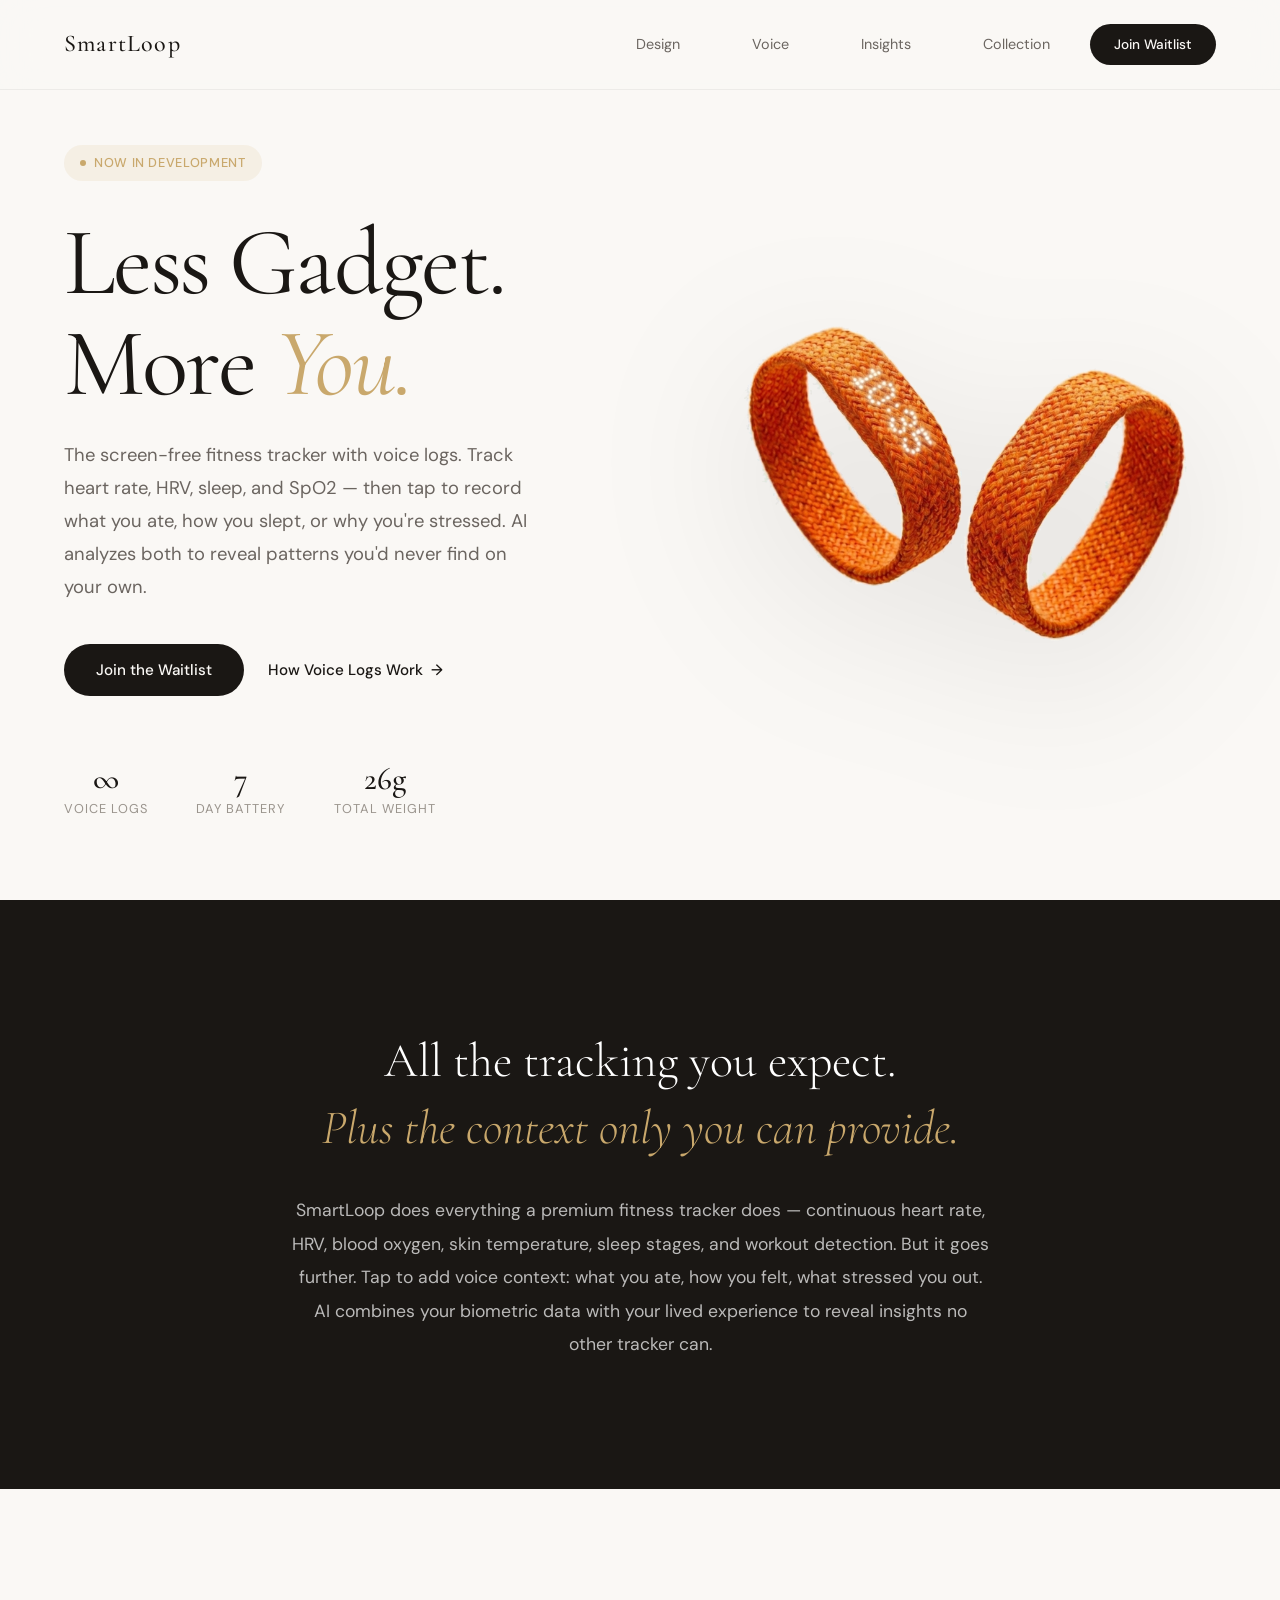
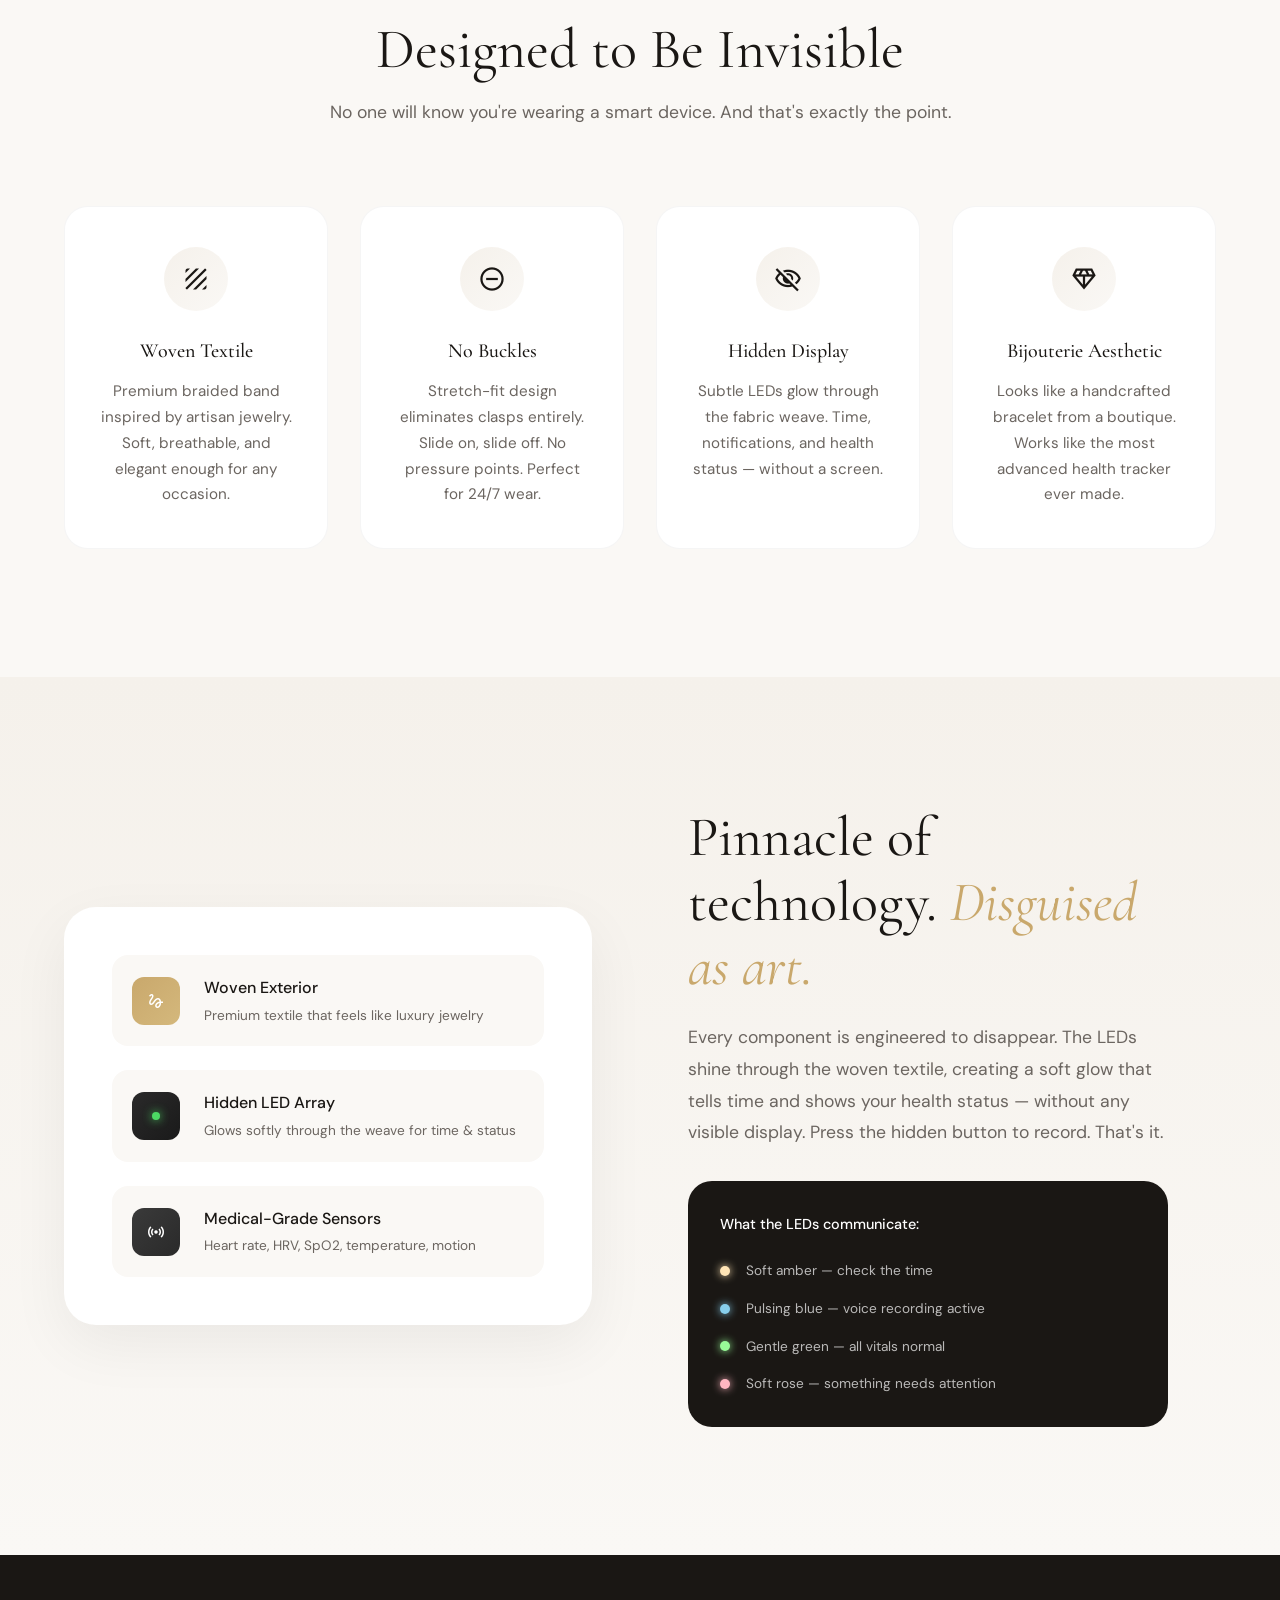
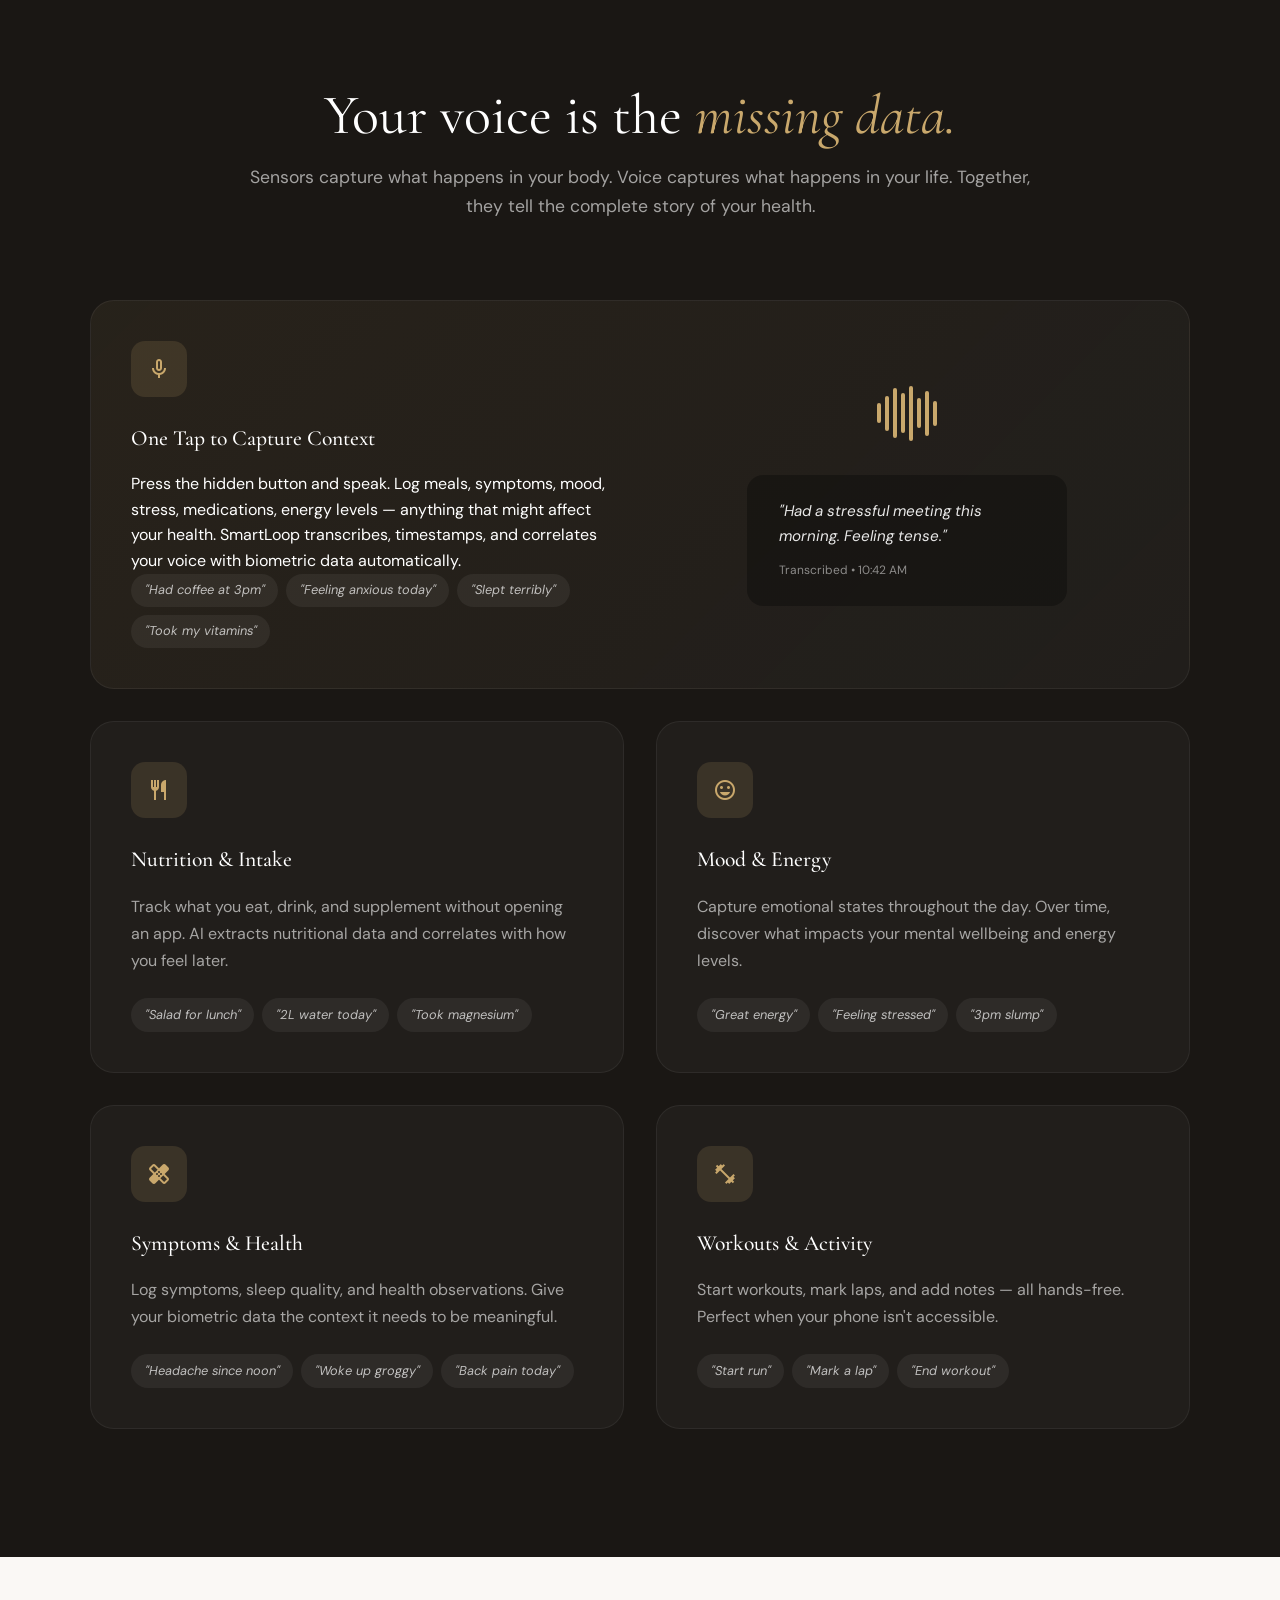
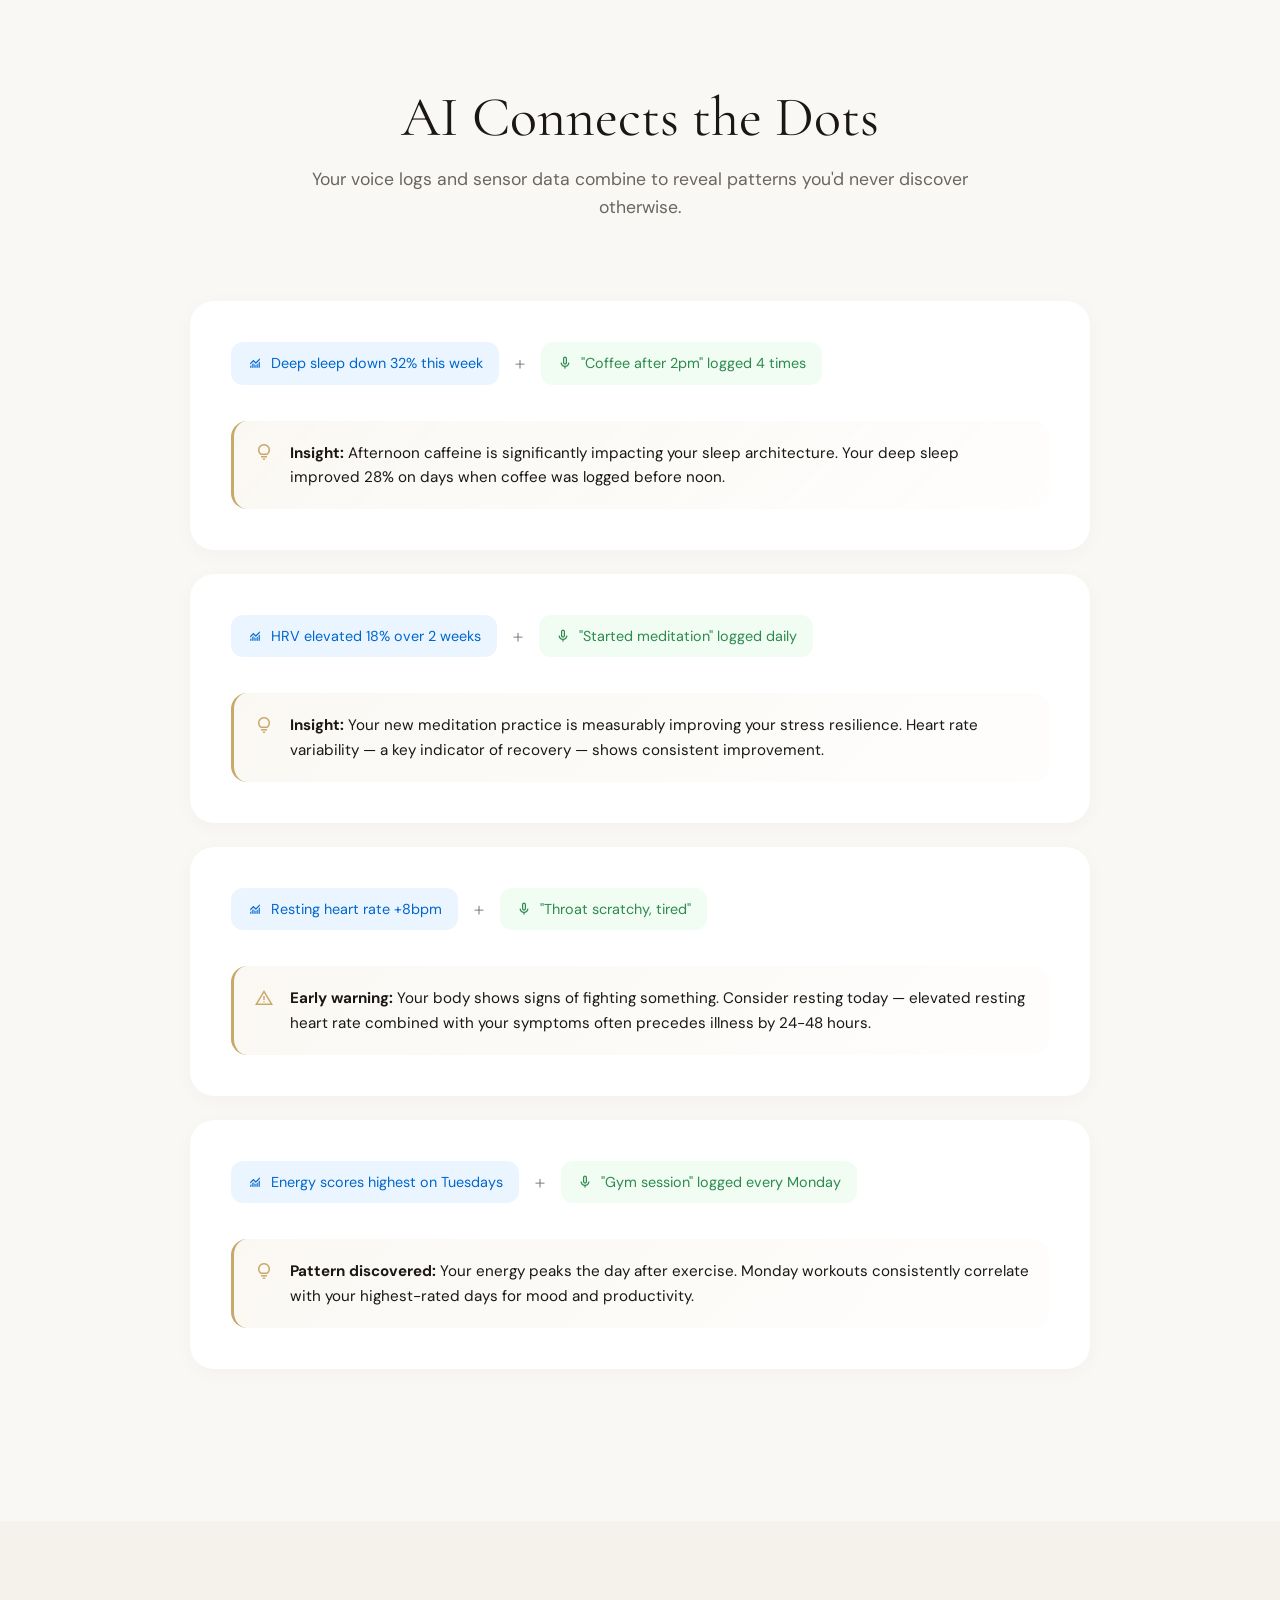
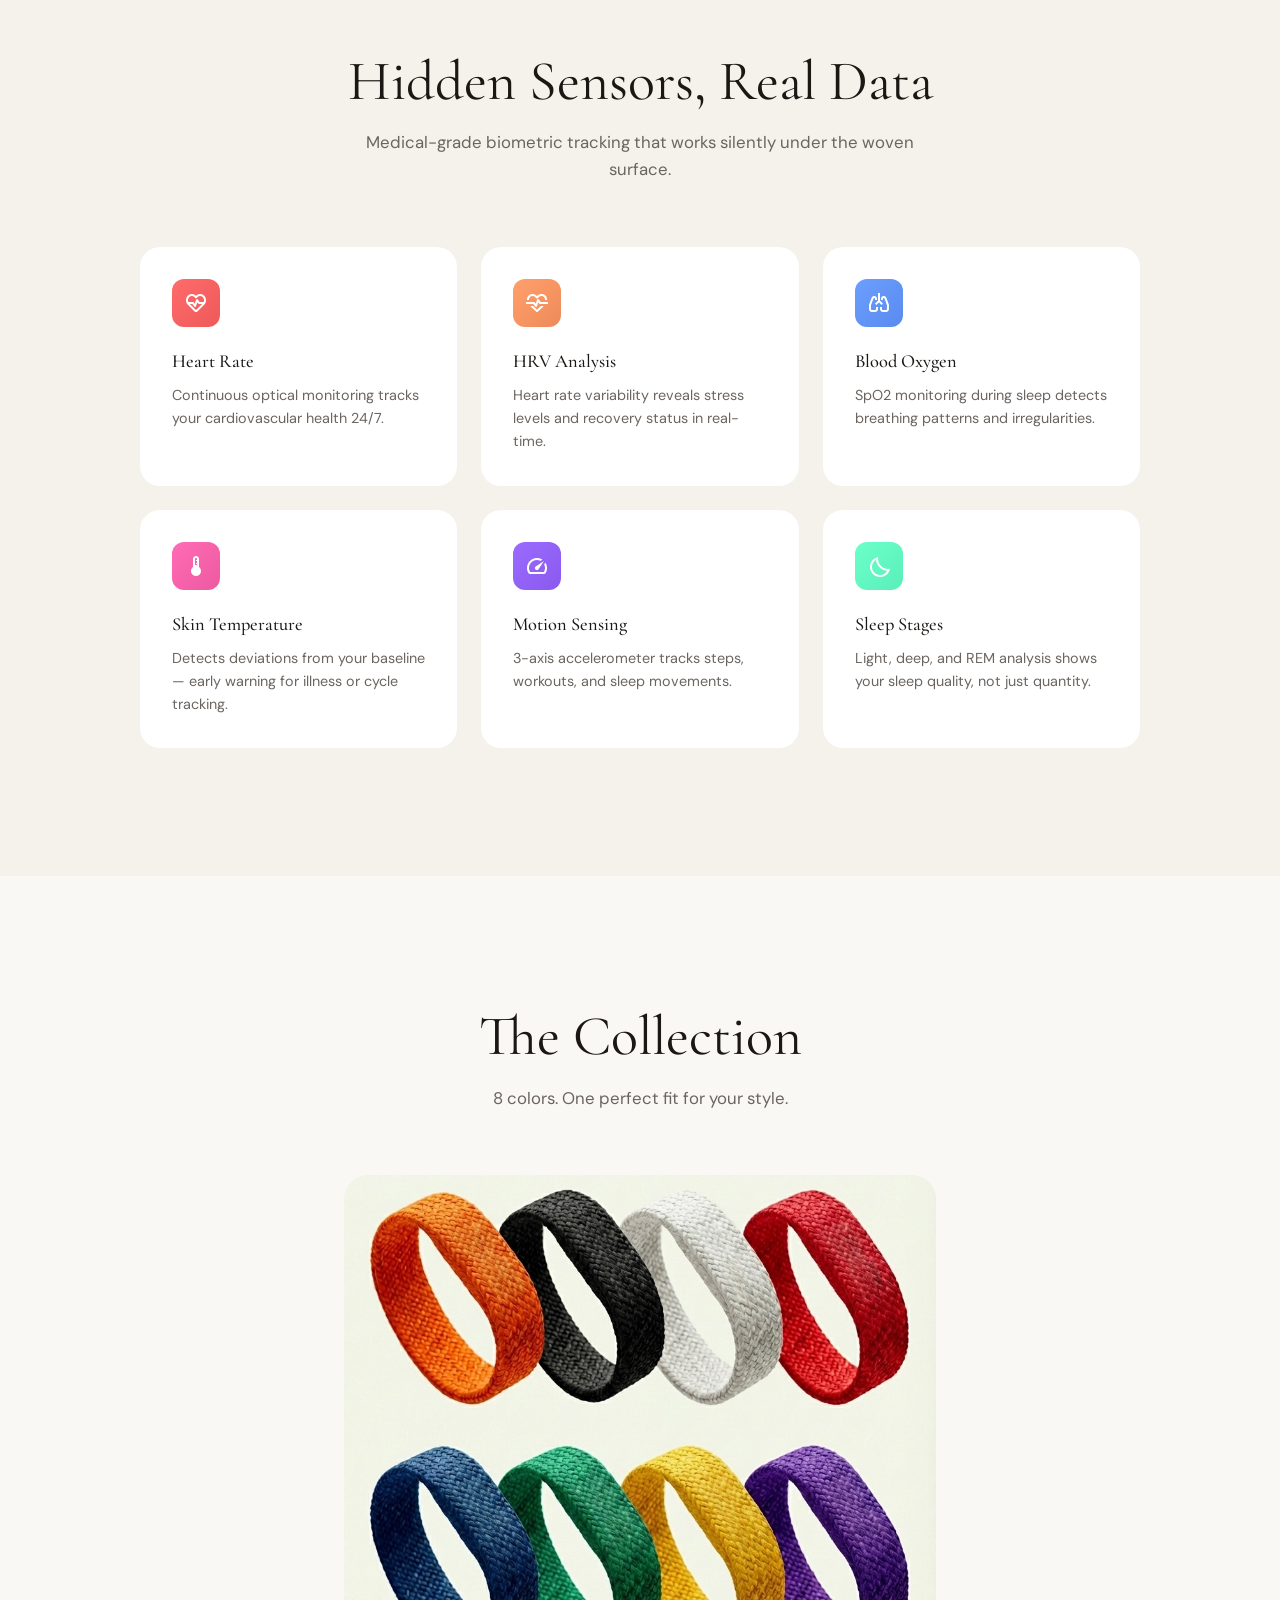
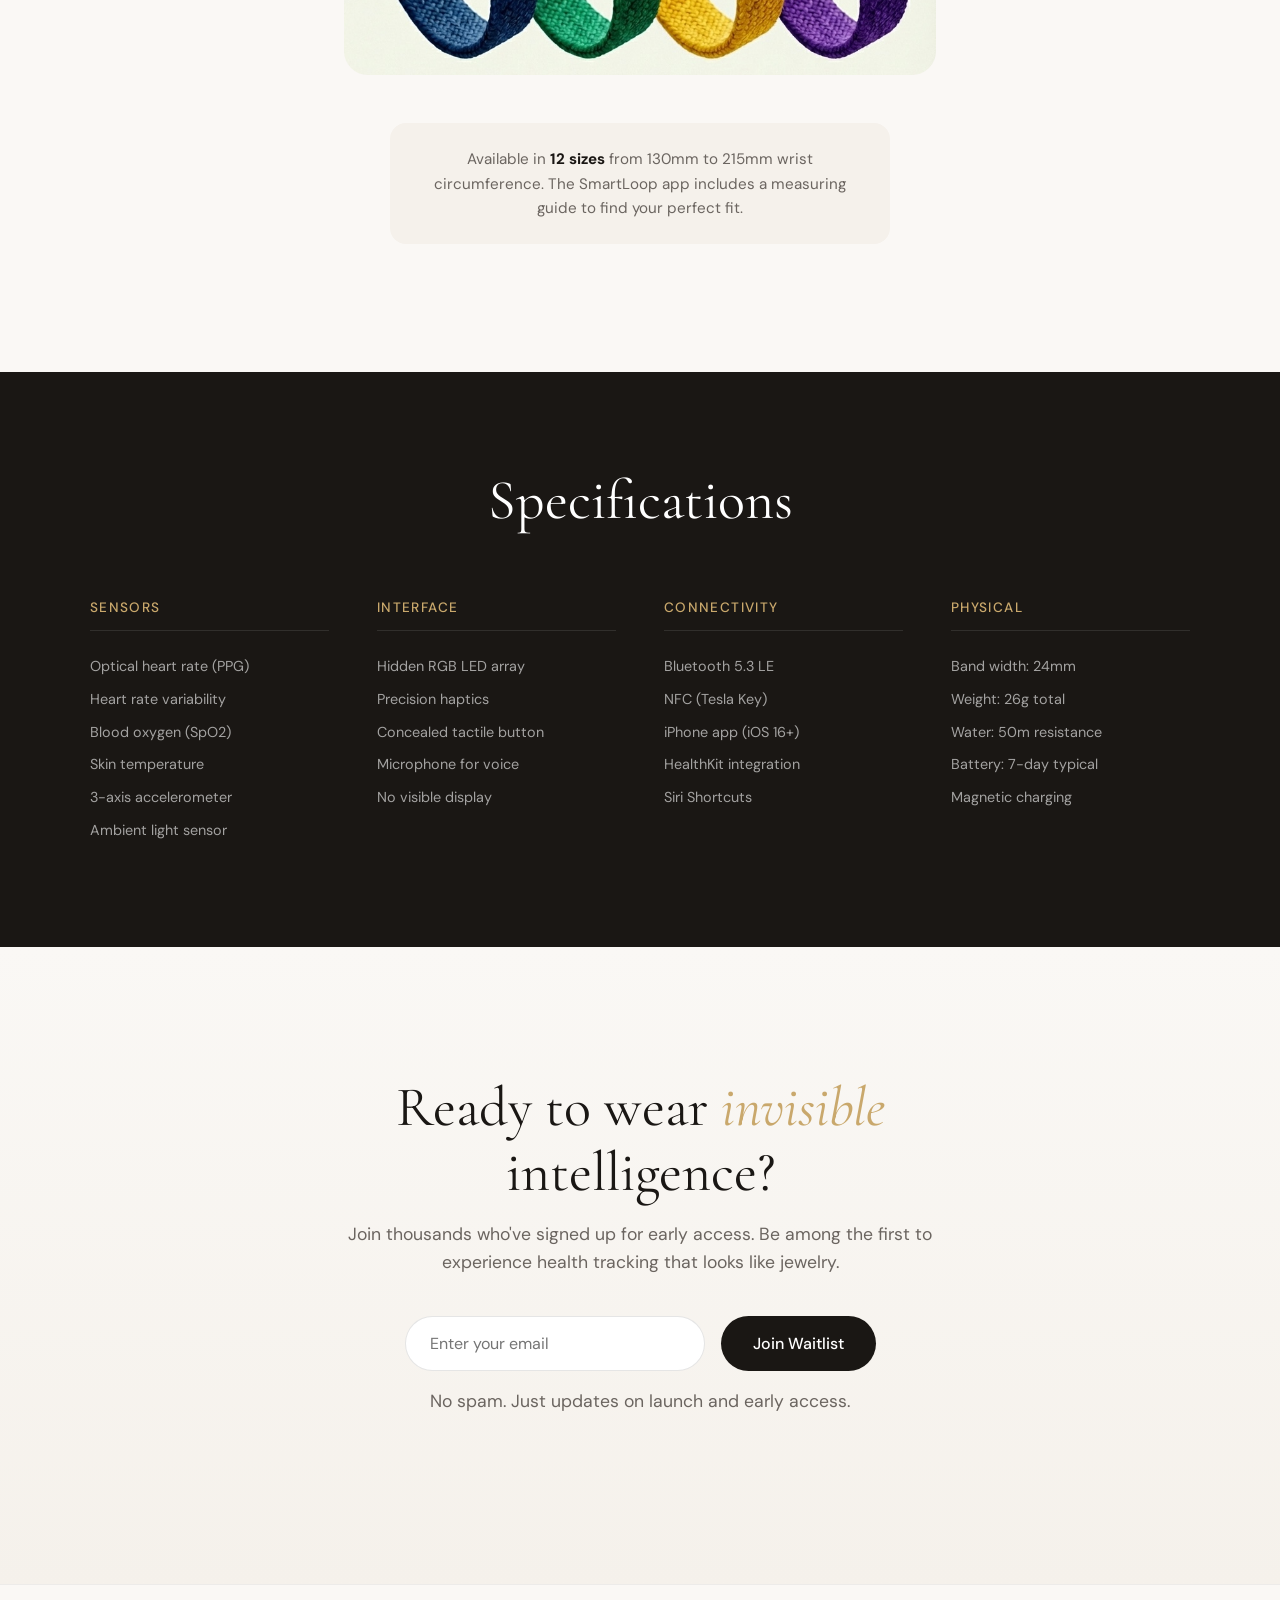
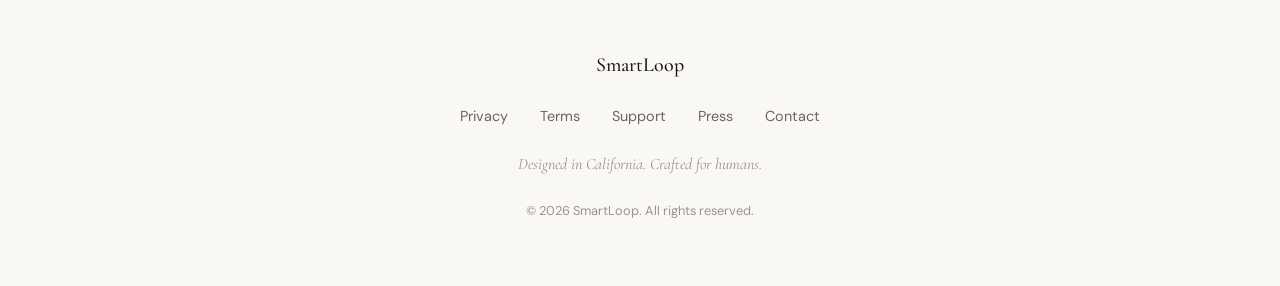
==== commit e05e2edd: "Update product specs: band width 24mm, weight 26g" ====
--- a/index.html
+++ b/index.html
@@ -1319,7 +1319,7 @@
                     <span class="hero-feature-label">Day Battery</span>
                 </div>
                 <div class="hero-feature">
-                    <span class="hero-feature-value">16g</span>
+                    <span class="hero-feature-value">26g</span>
                     <span class="hero-feature-label">Total Weight</span>
                 </div>
             </div>
@@ -1710,8 +1710,8 @@
             <div class="spec-column">
                 <h3>Physical</h3>
                 <ul>
-                    <li>Band width: 14mm</li>
-                    <li>Weight: 16g total</li>
+                    <li>Band width: 24mm</li>
+                    <li>Weight: 26g total</li>
                     <li>Water: 50m resistance</li>
                     <li>Battery: 7-day typical</li>
                     <li>Magnetic charging</li>
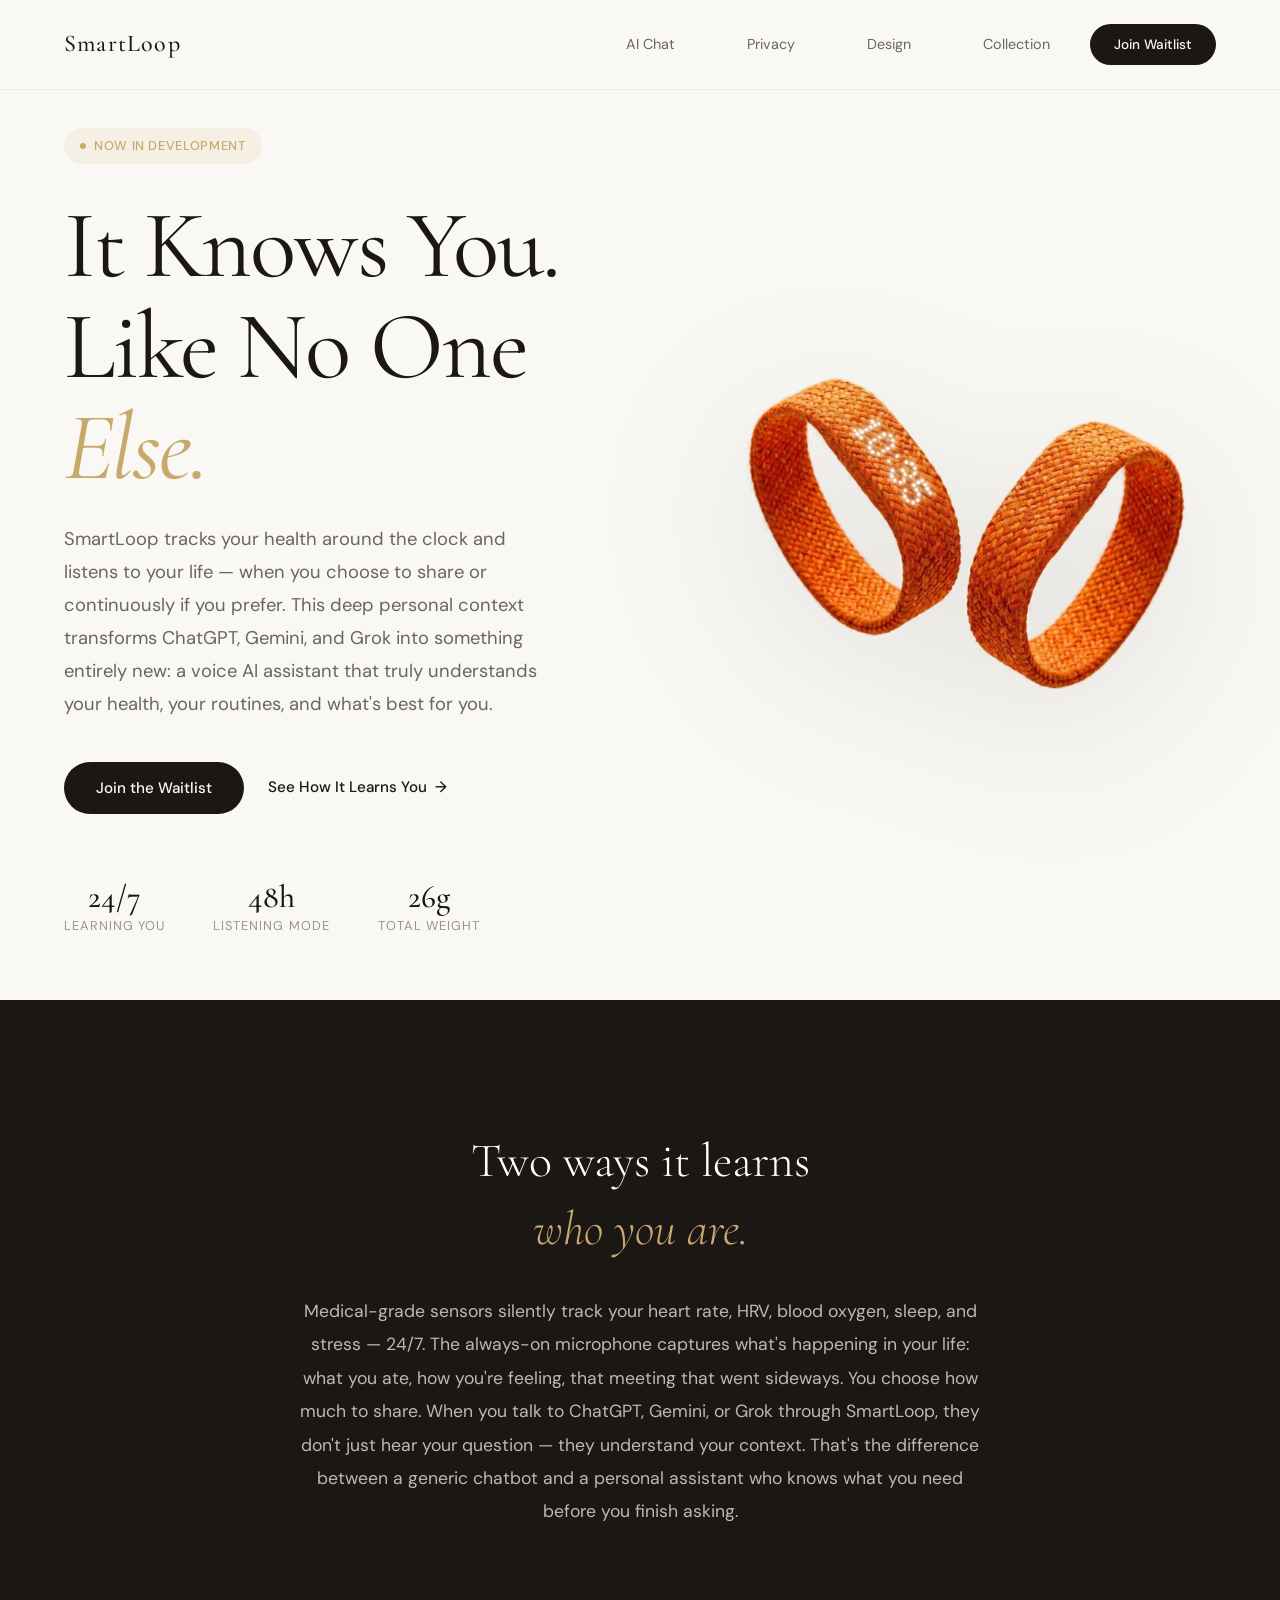
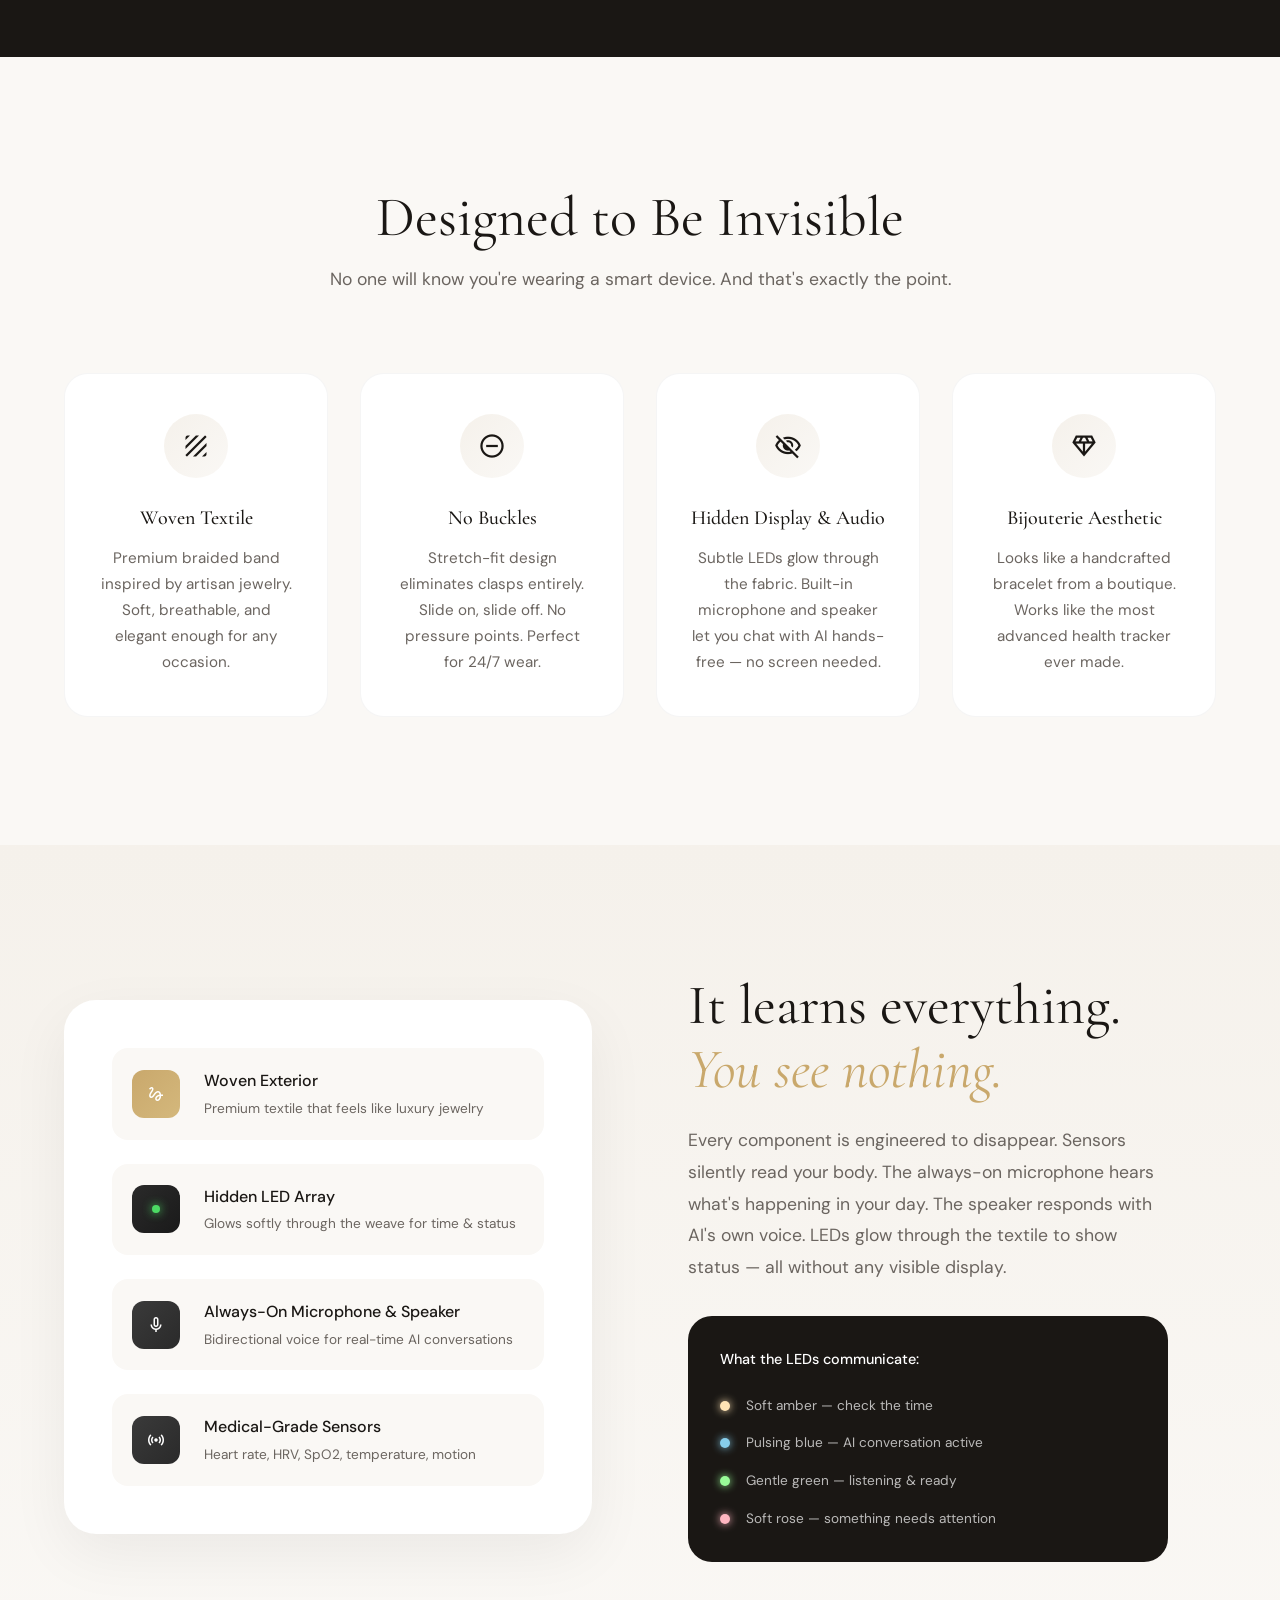
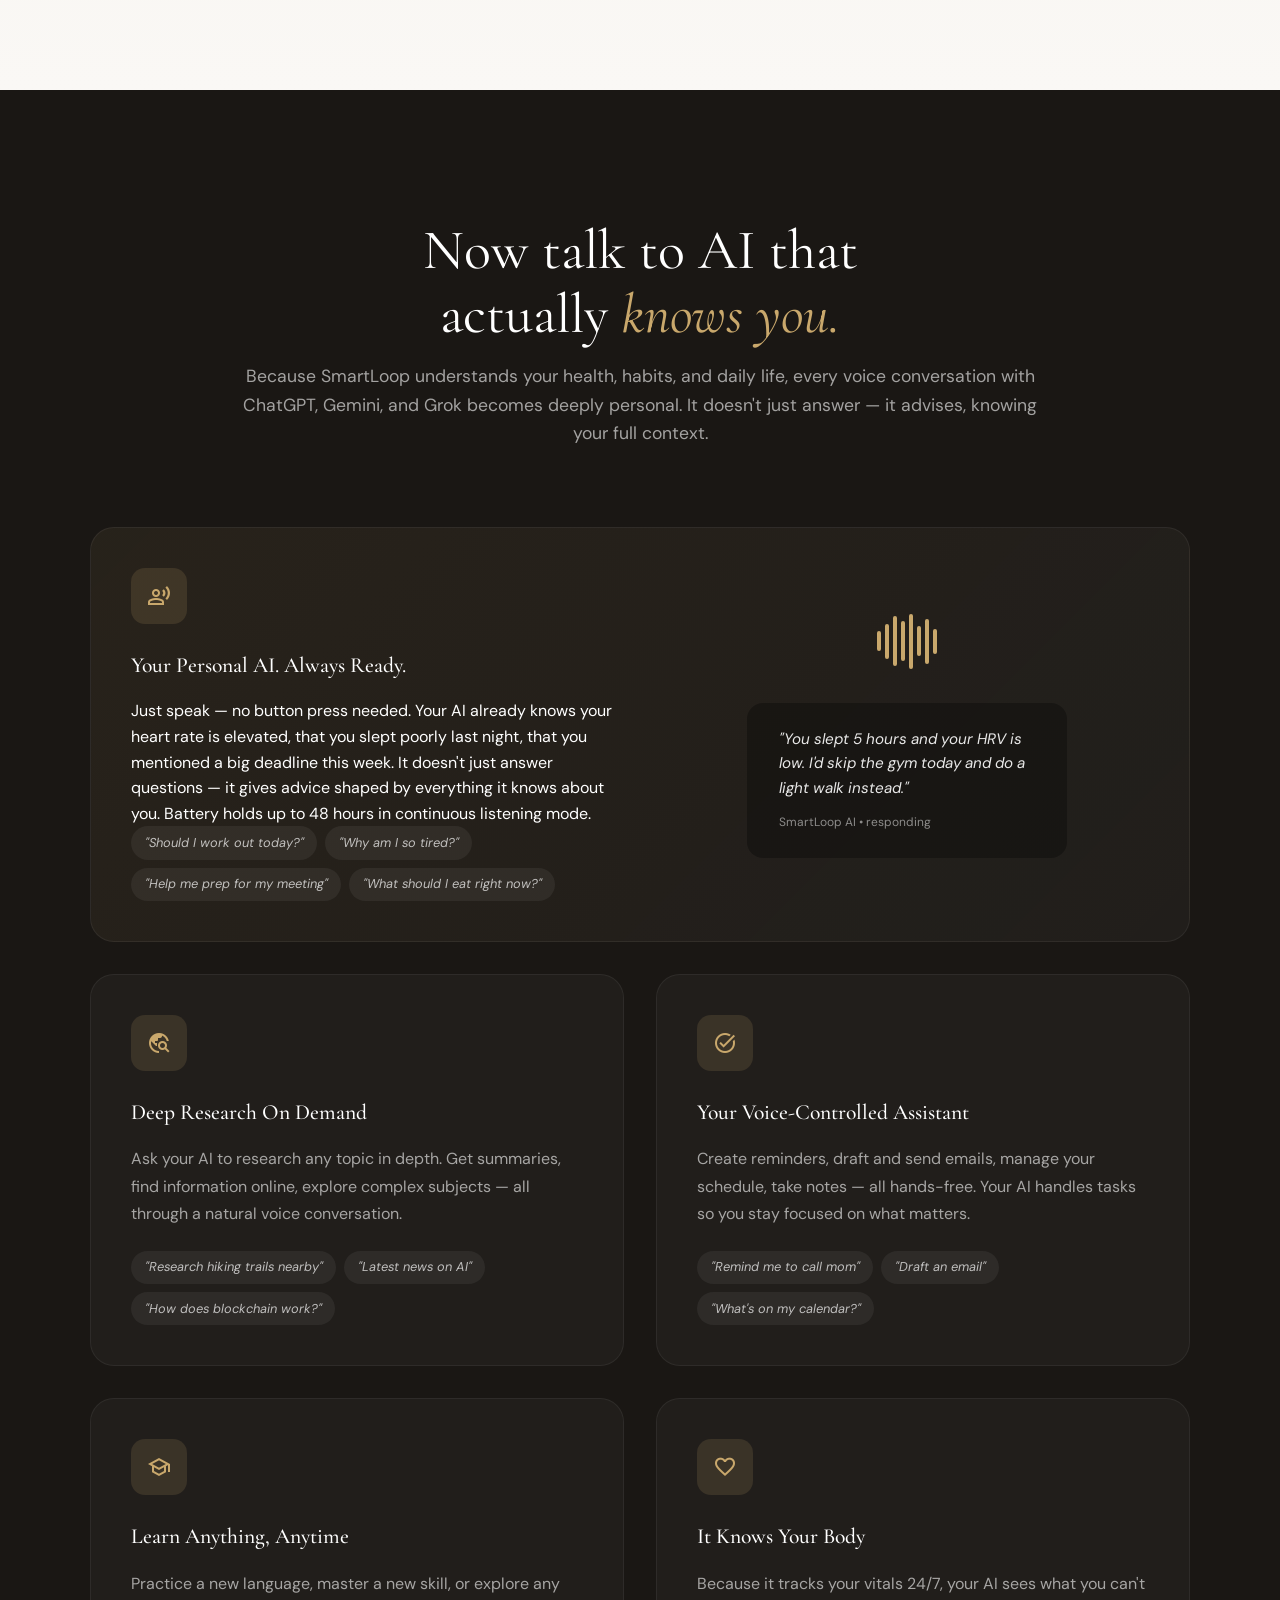
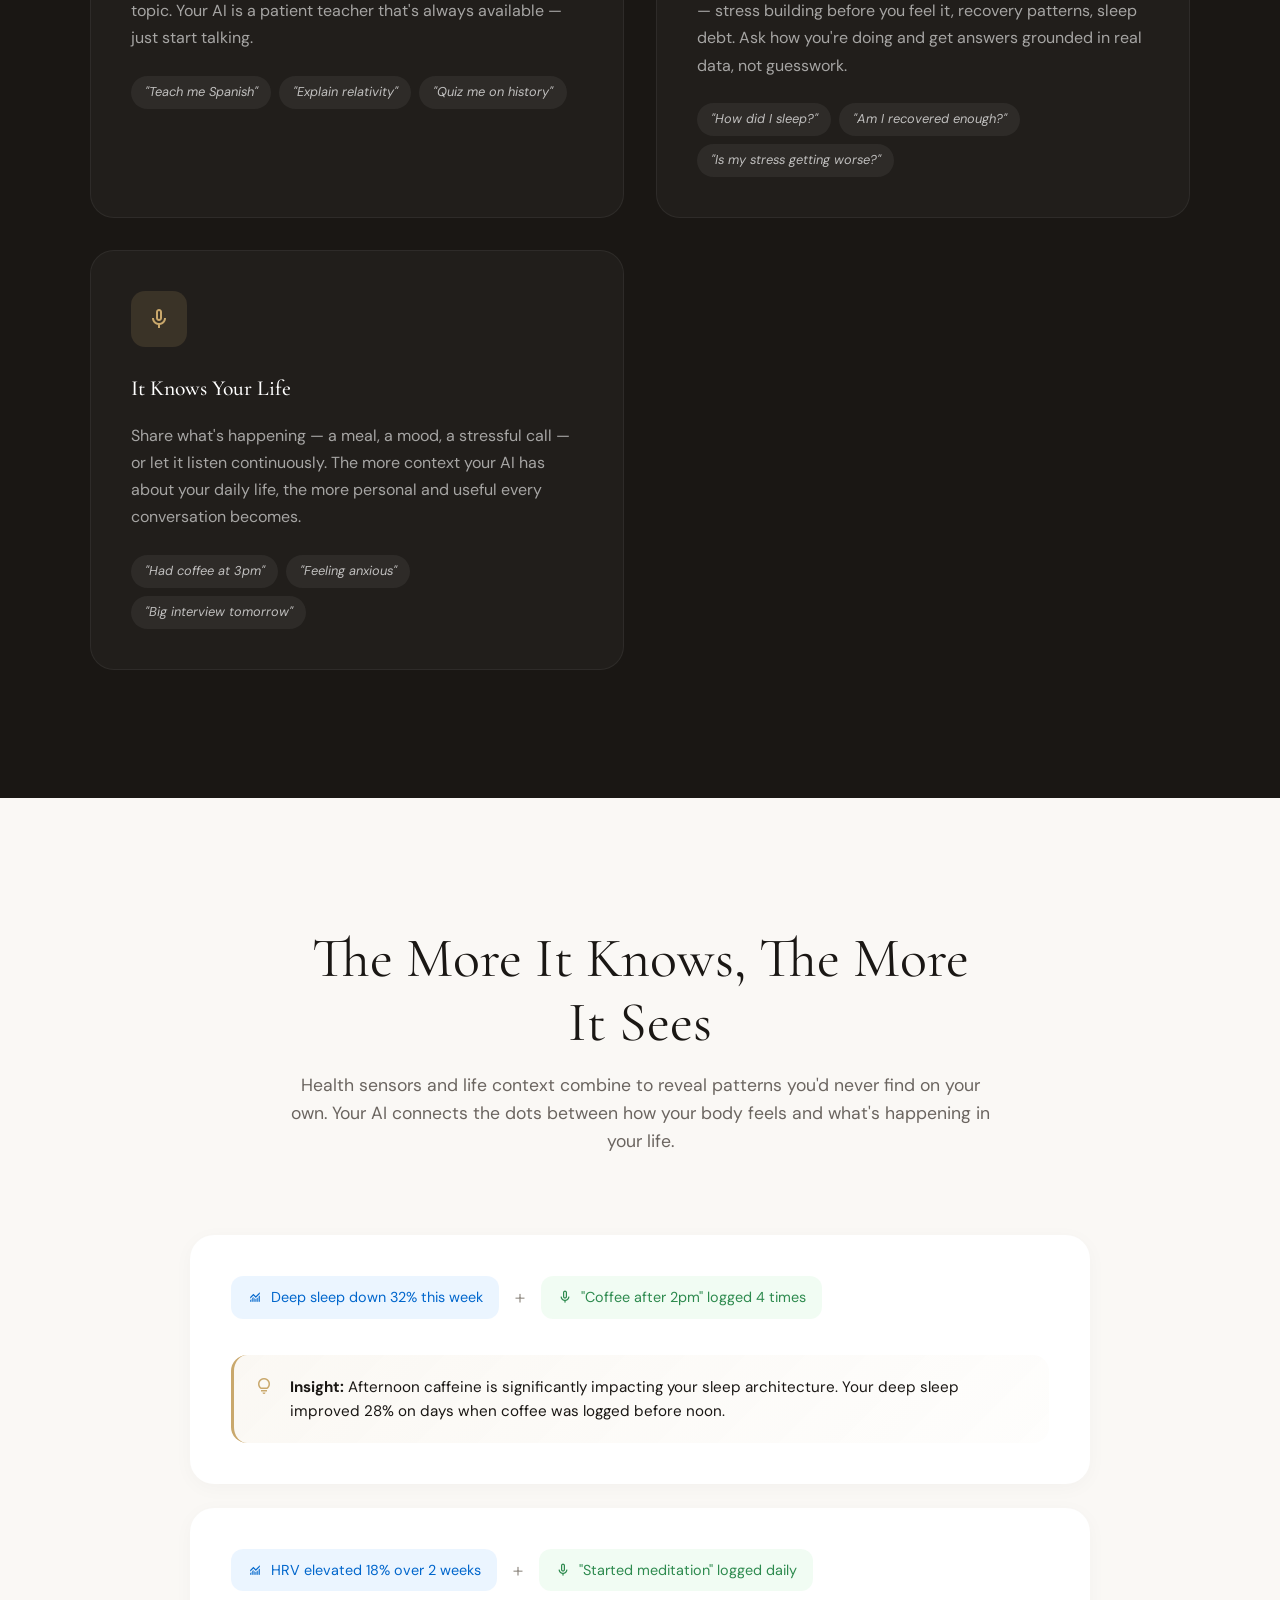
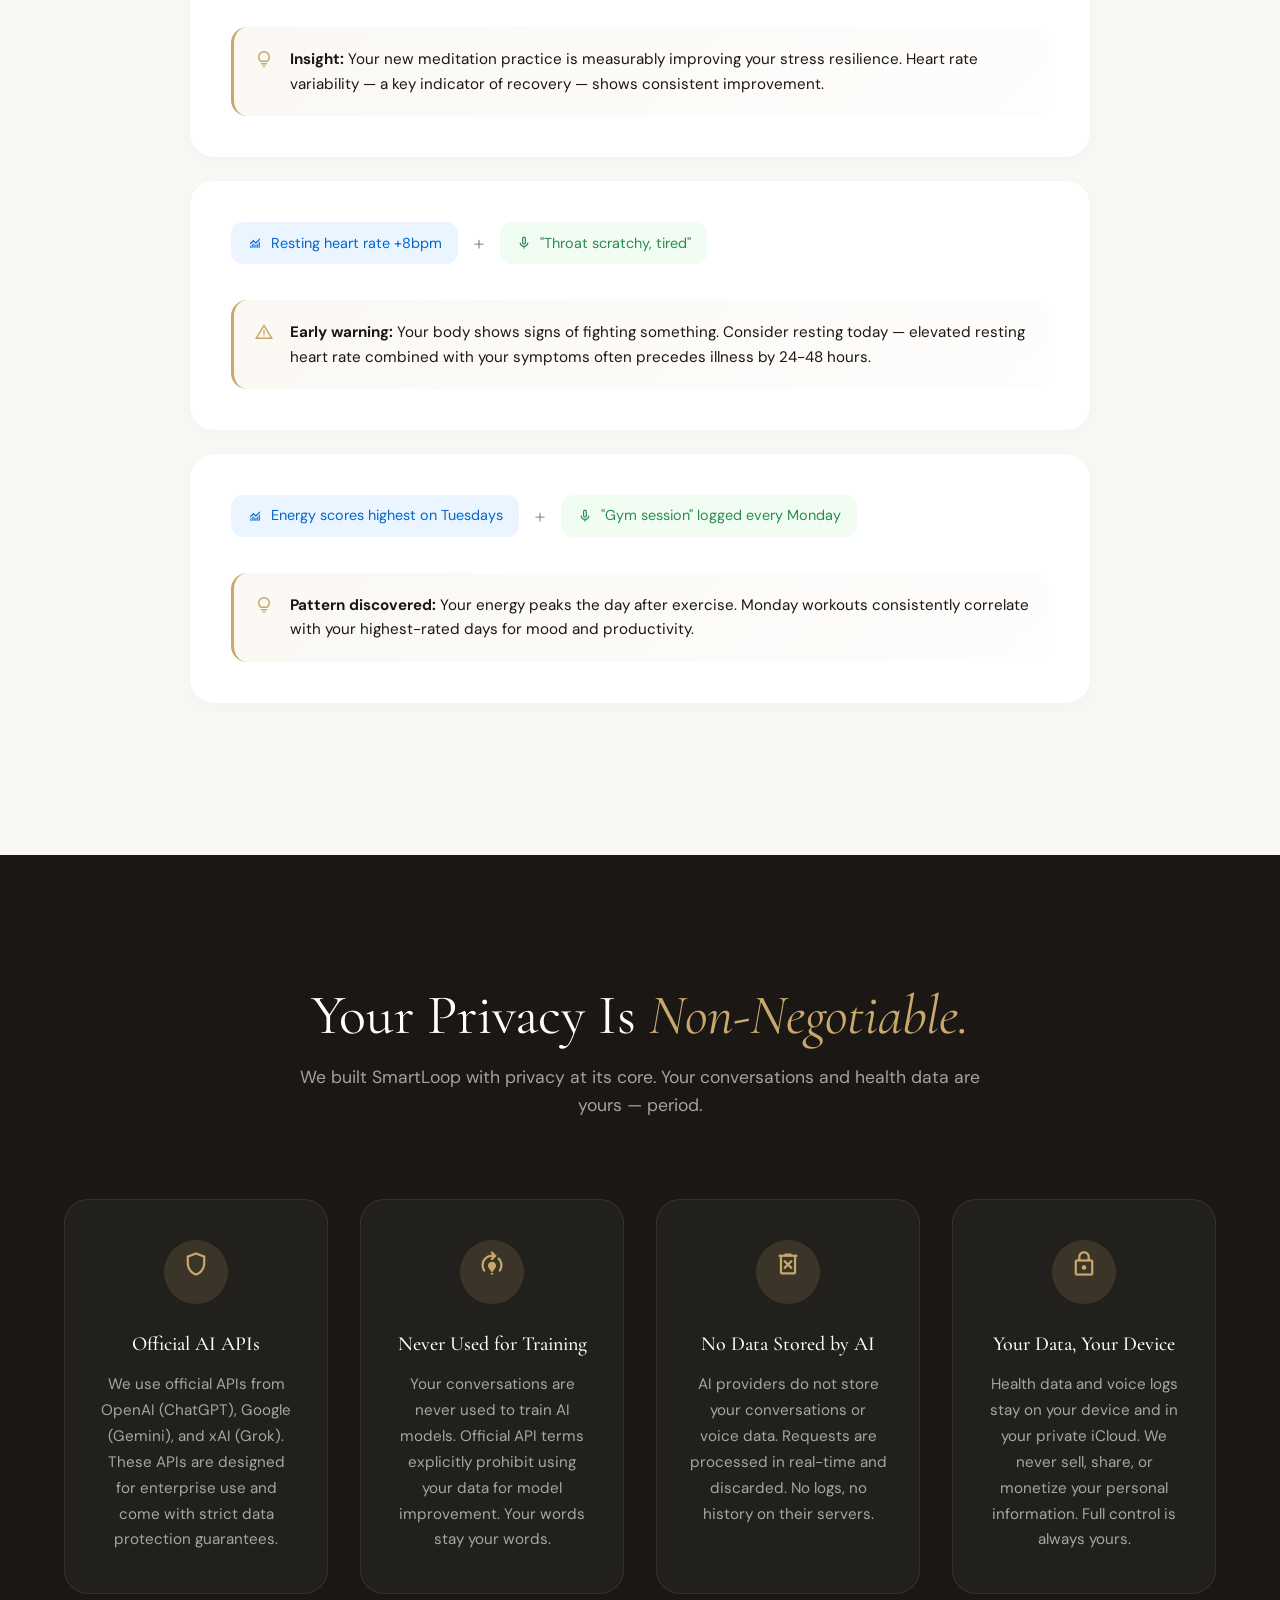
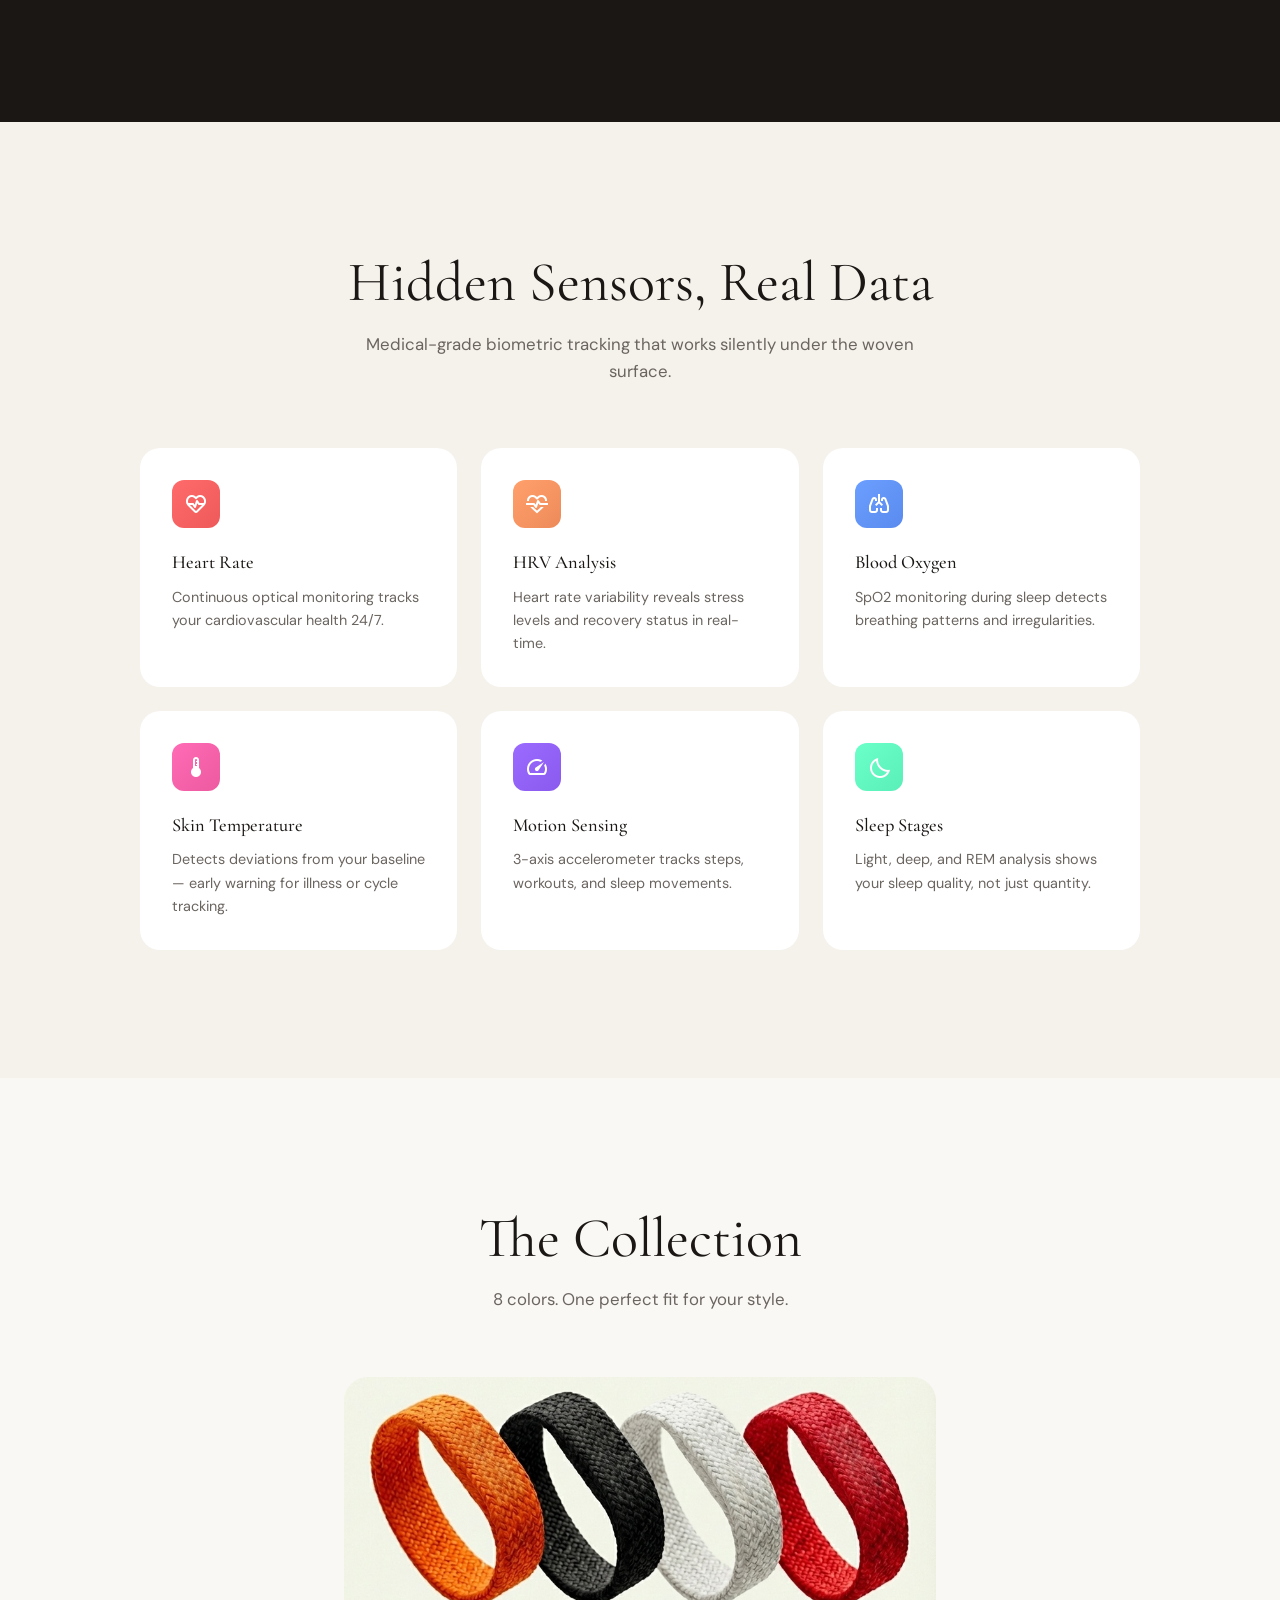
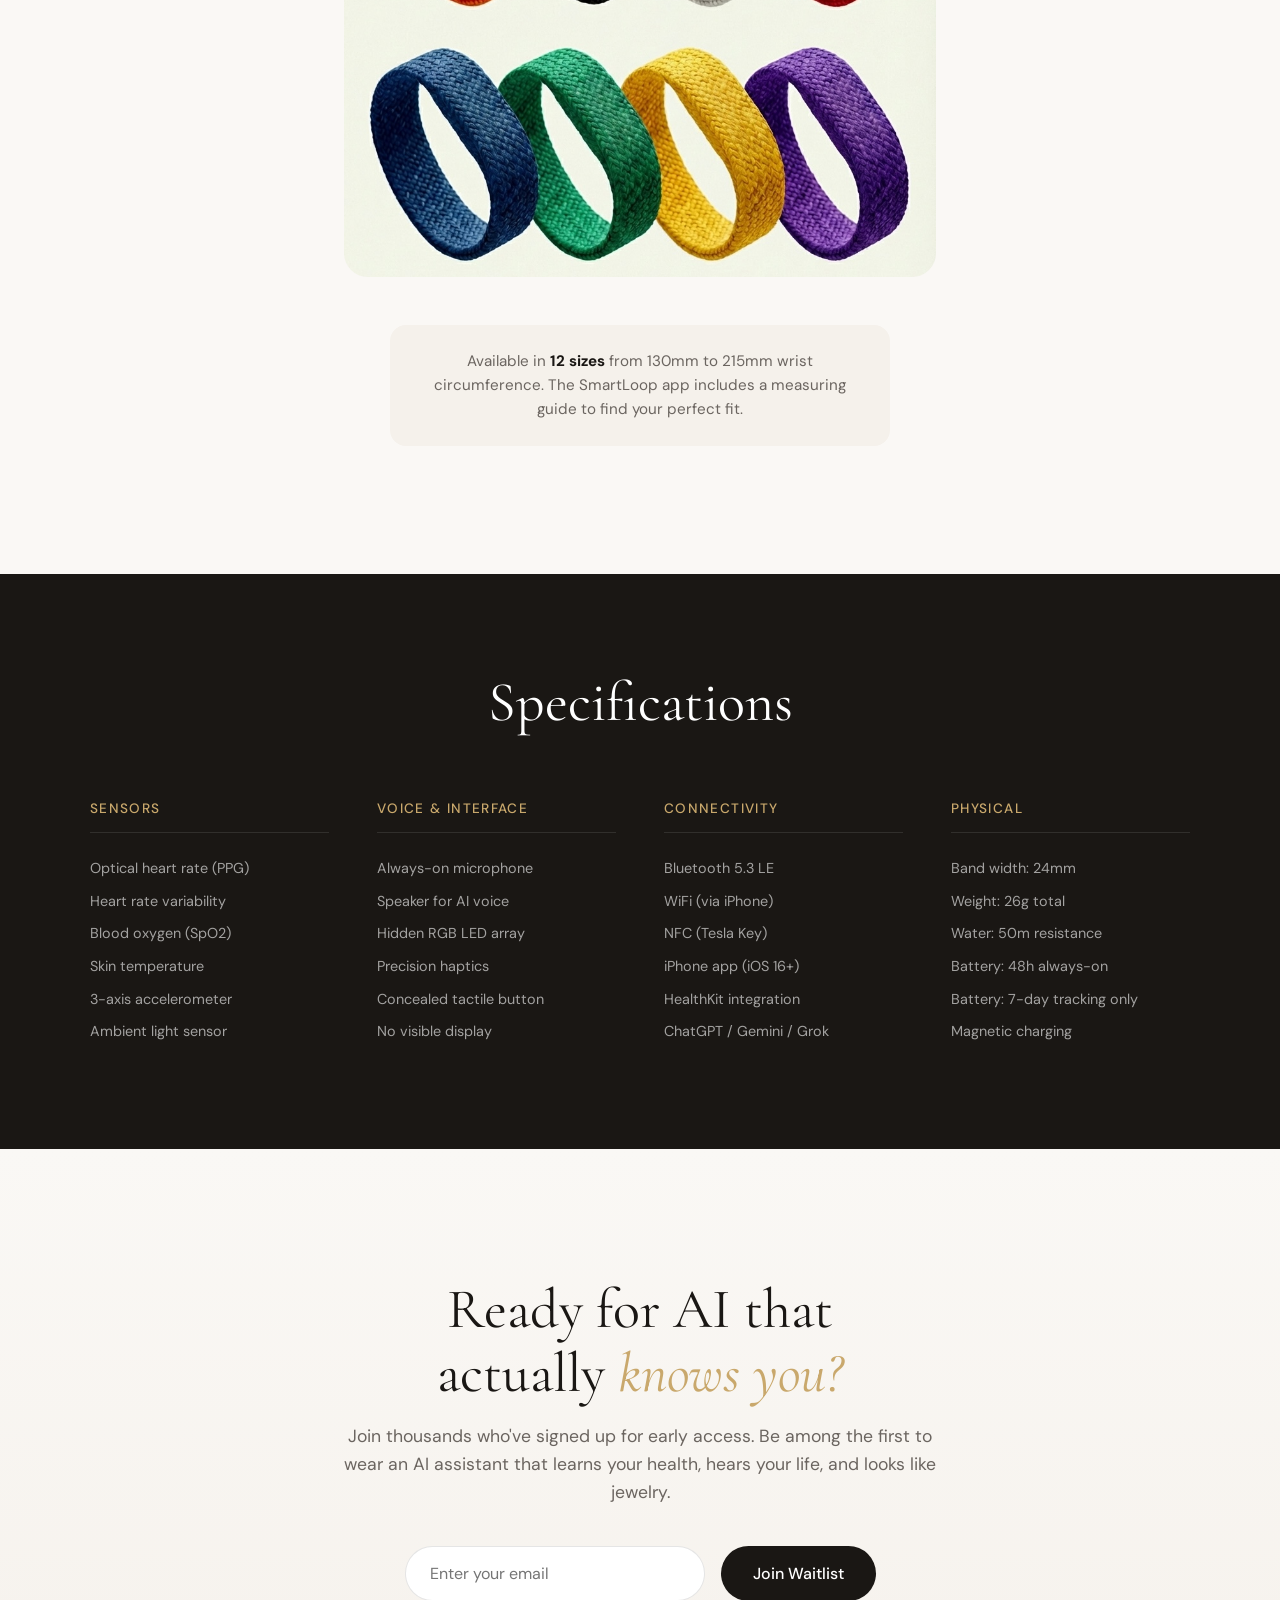
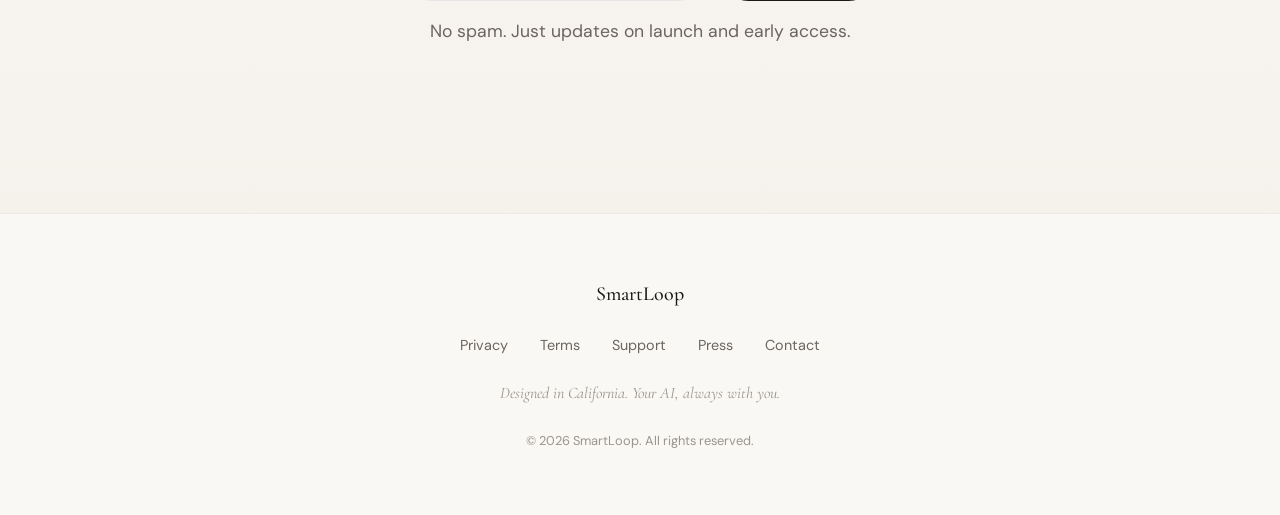
==== commit 3e23a58e: "Rework SmartLoop website: AI band that learns you - Hero: 'It Knows You. Like No One Else' - emphasi" ====
--- a/index.html
+++ b/index.html
@@ -3,7 +3,7 @@
 <head>
     <meta charset="UTF-8">
     <meta name="viewport" content="width=device-width, initial-scale=1.0">
-    <title>SmartLoop - Where Jewelry Meets Intelligence</title>
+    <title>SmartLoop - The AI Band That Knows You</title>
     <link rel="stylesheet" href="styles.css">
     <link rel="preconnect" href="https://fonts.googleapis.com">
     <link rel="preconnect" href="https://fonts.gstatic.com" crossorigin>
@@ -787,6 +787,84 @@
             line-height: 1.6;
         }
 
+        /* Privacy Section */
+        .privacy-section {
+            padding: 8rem 5%;
+            background: var(--bg-dark);
+            color: #fff;
+        }
+
+        .privacy-header {
+            text-align: center;
+            max-width: 700px;
+            margin: 0 auto 5rem;
+        }
+
+        .privacy-header h2 {
+            color: #fff;
+            margin-bottom: 1rem;
+        }
+
+        .privacy-header h2 em {
+            font-style: italic;
+            color: var(--accent-gold);
+        }
+
+        .privacy-header p {
+            color: rgba(255,255,255,0.6);
+            font-size: 1.1rem;
+        }
+
+        .privacy-grid {
+            display: grid;
+            grid-template-columns: repeat(4, 1fr);
+            gap: 2rem;
+            max-width: 1200px;
+            margin: 0 auto;
+        }
+
+        .privacy-card {
+            background: rgba(255,255,255,0.04);
+            border: 1px solid rgba(255,255,255,0.08);
+            padding: 2.5rem 2rem;
+            border-radius: 1.5rem;
+            text-align: center;
+            transition: transform 0.3s ease, background 0.3s ease;
+        }
+
+        .privacy-card:hover {
+            transform: translateY(-6px);
+            background: rgba(255,255,255,0.07);
+        }
+
+        .privacy-icon {
+            width: 64px;
+            height: 64px;
+            background: rgba(201, 168, 108, 0.15);
+            border-radius: 50%;
+            display: flex;
+            align-items: center;
+            justify-content: center;
+            margin: 0 auto 1.5rem;
+        }
+
+        .privacy-icon .material-symbols-outlined {
+            font-size: 1.75rem;
+            color: var(--accent-gold);
+        }
+
+        .privacy-card h3 {
+            color: #fff;
+            font-size: 1.25rem;
+            margin-bottom: 0.75rem;
+        }
+
+        .privacy-card p {
+            color: rgba(255,255,255,0.6);
+            font-size: 0.95rem;
+            line-height: 1.7;
+        }
+
         /* Sensors Section */
         .sensors-section {
             padding: 8rem 5%;
@@ -1120,6 +1198,10 @@
                 grid-template-columns: 1fr;
             }
 
+            .privacy-grid {
+                grid-template-columns: repeat(2, 1fr);
+            }
+
             .specs-grid {
                 grid-template-columns: repeat(2, 1fr);
             }
@@ -1170,6 +1252,10 @@
             }
 
             .sensors-grid {
+                grid-template-columns: 1fr;
+            }
+
+            .privacy-grid {
                 grid-template-columns: 1fr;
             }
 
@@ -1292,9 +1378,9 @@
     <nav class="navbar">
         <div class="logo">SmartLoop</div>
         <div class="nav-links">
+            <a href="#ai-chat">AI Chat</a>
+            <a href="#privacy">Privacy</a>
             <a href="#design">Design</a>
-            <a href="#voice">Voice</a>
-            <a href="#insights">Insights</a>
             <a href="#collection">Collection</a>
             <button class="nav-btn">Join Waitlist</button>
         </div>
@@ -1303,20 +1389,20 @@
     <header class="hero">
         <div class="hero-content">
             <div class="hero-badge">Now in Development</div>
-            <h1>Less Gadget.<br>More <em>You.</em></h1>
-            <p class="hero-subtitle">The screen-free fitness tracker with voice logs. Track heart rate, HRV, sleep, and SpO2 — then tap to record what you ate, how you slept, or why you're stressed. AI analyzes both to reveal patterns you'd never find on your own.</p>
+            <h1>It Knows You.<br>Like No One <em>Else.</em></h1>
+            <p class="hero-subtitle">SmartLoop tracks your health around the clock and listens to your life — when you choose to share or continuously if you prefer. This deep personal context transforms ChatGPT, Gemini, and Grok into something entirely new: a voice AI assistant that truly understands your health, your routines, and what's best for you.</p>
             <div class="hero-cta">
                 <button class="btn-primary">Join the Waitlist</button>
-                <a href="#voice" class="btn-secondary">How Voice Logs Work <span>→</span></a>
+                <a href="#ai-chat" class="btn-secondary">See How It Learns You <span>→</span></a>
             </div>
             <div class="hero-features">
                 <div class="hero-feature">
-                    <span class="hero-feature-value">∞</span>
-                    <span class="hero-feature-label">Voice Logs</span>
+                    <span class="hero-feature-value">24/7</span>
+                    <span class="hero-feature-label">Learning You</span>
                 </div>
                 <div class="hero-feature">
-                    <span class="hero-feature-value">7</span>
-                    <span class="hero-feature-label">Day Battery</span>
+                    <span class="hero-feature-value">48h</span>
+                    <span class="hero-feature-label">Listening Mode</span>
                 </div>
                 <div class="hero-feature">
                     <span class="hero-feature-value">26g</span>
@@ -1332,8 +1418,8 @@
     <!-- Manifesto -->
     <section class="manifesto">
         <div class="manifesto-content">
-            <h2>All the tracking you expect.<br><em>Plus the context only you can provide.</em></h2>
-            <p class="manifesto-text">SmartLoop does everything a premium fitness tracker does — continuous heart rate, HRV, blood oxygen, skin temperature, sleep stages, and workout detection. But it goes further. Tap to add voice context: what you ate, how you felt, what stressed you out. AI combines your biometric data with your lived experience to reveal insights no other tracker can.</p>
+            <h2>Two ways it learns<br><em>who you are.</em></h2>
+            <p class="manifesto-text">Medical-grade sensors silently track your heart rate, HRV, blood oxygen, sleep, and stress — 24/7. The always-on microphone captures what's happening in your life: what you ate, how you're feeling, that meeting that went sideways. You choose how much to share. When you talk to ChatGPT, Gemini, or Grok through SmartLoop, they don't just hear your question — they understand your context. That's the difference between a generic chatbot and a personal assistant who knows what you need before you finish asking.</p>
         </div>
     </section>
 
@@ -1362,8 +1448,8 @@
                 <div class="design-icon">
                     <span class="material-symbols-outlined">visibility_off</span>
                 </div>
-                <h3>Hidden Display</h3>
-                <p>Subtle LEDs glow through the fabric weave. Time, notifications, and health status — without a screen.</p>
+                <h3>Hidden Display & Audio</h3>
+                <p>Subtle LEDs glow through the fabric. Built-in microphone and speaker let you chat with AI hands-free — no screen needed.</p>
             </div>
             <div class="design-card">
                 <div class="design-icon">
@@ -1399,6 +1485,15 @@
                         </div>
                         <div class="tech-layer">
                             <div class="layer-indicator sensor">
+                                <span class="material-symbols-outlined">mic</span>
+                            </div>
+                            <div class="layer-text">
+                                <h4>Always-On Microphone & Speaker</h4>
+                                <p>Bidirectional voice for real-time AI conversations</p>
+                            </div>
+                        </div>
+                        <div class="tech-layer">
+                            <div class="layer-indicator sensor">
                                 <span class="material-symbols-outlined">sensors</span>
                             </div>
                             <div class="layer-text">
@@ -1410,8 +1505,8 @@
                 </div>
             </div>
             <div class="hidden-tech-text">
-                <h2>Pinnacle of technology. <em>Disguised as art.</em></h2>
-                <p>Every component is engineered to disappear. The LEDs shine through the woven textile, creating a soft glow that tells time and shows your health status — without any visible display. Press the hidden button to record. That's it.</p>
+                <h2>It learns everything. <em>You see nothing.</em></h2>
+                <p>Every component is engineered to disappear. Sensors silently read your body. The always-on microphone hears what's happening in your day. The speaker responds with AI's own voice. LEDs glow through the textile to show status — all without any visible display.</p>
                 <div class="led-indicator-demo">
                     <h4>What the LEDs communicate:</h4>
                     <div class="led-states">
@@ -1421,11 +1516,11 @@
                         </div>
                         <div class="led-state">
                             <span class="led-dot recording"></span>
-                            <span>Pulsing blue — voice recording active</span>
+                            <span>Pulsing blue — AI conversation active</span>
                         </div>
                         <div class="led-state">
                             <span class="led-dot health"></span>
-                            <span>Gentle green — all vitals normal</span>
+                            <span>Gentle green — listening & ready</span>
                         </div>
                         <div class="led-state">
                             <span class="led-dot alert"></span>
@@ -1437,25 +1532,25 @@
         </div>
     </section>
 
-    <!-- Voice-First Section -->
-    <section id="voice" class="voice-first">
+    <!-- AI Chat Section -->
+    <section id="ai-chat" class="voice-first">
         <div class="voice-header">
-            <h2>Your voice is the <em>missing data.</em></h2>
-            <p>Sensors capture what happens in your body. Voice captures what happens in your life. Together, they tell the complete story of your health.</p>
+            <h2>Now talk to AI that<br>actually <em>knows you.</em></h2>
+            <p>Because SmartLoop understands your health, habits, and daily life, every voice conversation with ChatGPT, Gemini, and Grok becomes deeply personal. It doesn't just answer — it advises, knowing your full context.</p>
         </div>
         <div class="voice-grid">
             <div class="voice-card featured">
                 <div class="voice-card-content">
                     <div class="voice-card-icon">
-                        <span class="material-symbols-outlined">mic</span>
+                        <span class="material-symbols-outlined">record_voice_over</span>
                     </div>
-                    <h3>One Tap to Capture Context</h3>
-                    <p>Press the hidden button and speak. Log meals, symptoms, mood, stress, medications, energy levels — anything that might affect your health. SmartLoop transcribes, timestamps, and correlates your voice with biometric data automatically.</p>
+                    <h3>Your Personal AI. Always Ready.</h3>
+                    <p>Just speak — no button press needed. Your AI already knows your heart rate is elevated, that you slept poorly last night, that you mentioned a big deadline this week. It doesn't just answer questions — it gives advice shaped by everything it knows about you. Battery holds up to 48 hours in continuous listening mode.</p>
                     <div class="voice-examples">
-                        <span class="voice-example">"Had coffee at 3pm"</span>
-                        <span class="voice-example">"Feeling anxious today"</span>
-                        <span class="voice-example">"Slept terribly"</span>
-                        <span class="voice-example">"Took my vitamins"</span>
+                        <span class="voice-example">"Should I work out today?"</span>
+                        <span class="voice-example">"Why am I so tired?"</span>
+                        <span class="voice-example">"Help me prep for my meeting"</span>
+                        <span class="voice-example">"What should I eat right now?"</span>
                     </div>
                 </div>
                 <div class="voice-visual-demo">
@@ -1470,57 +1565,69 @@
                         <div class="wave-bar"></div>
                     </div>
                     <div class="voice-transcription">
-                        <p>"Had a stressful meeting this morning. Feeling tense."</p>
-                        <span>Transcribed • 10:42 AM</span>
+                        <p>"You slept 5 hours and your HRV is low. I'd skip the gym today and do a light walk instead."</p>
+                        <span>SmartLoop AI • responding</span>
                     </div>
                 </div>
             </div>
             <div class="voice-card">
                 <div class="voice-card-icon">
-                    <span class="material-symbols-outlined">restaurant</span>
-                </div>
-                <h3>Nutrition & Intake</h3>
-                <p>Track what you eat, drink, and supplement without opening an app. AI extracts nutritional data and correlates with how you feel later.</p>
+                    <span class="material-symbols-outlined">travel_explore</span>
+                </div>
+                <h3>Deep Research On Demand</h3>
+                <p>Ask your AI to research any topic in depth. Get summaries, find information online, explore complex subjects — all through a natural voice conversation.</p>
                 <div class="voice-examples">
-                    <span class="voice-example">"Salad for lunch"</span>
-                    <span class="voice-example">"2L water today"</span>
-                    <span class="voice-example">"Took magnesium"</span>
+                    <span class="voice-example">"Research hiking trails nearby"</span>
+                    <span class="voice-example">"Latest news on AI"</span>
+                    <span class="voice-example">"How does blockchain work?"</span>
                 </div>
             </div>
             <div class="voice-card">
                 <div class="voice-card-icon">
-                    <span class="material-symbols-outlined">mood</span>
-                </div>
-                <h3>Mood & Energy</h3>
-                <p>Capture emotional states throughout the day. Over time, discover what impacts your mental wellbeing and energy levels.</p>
+                    <span class="material-symbols-outlined">task_alt</span>
+                </div>
+                <h3>Your Voice-Controlled Assistant</h3>
+                <p>Create reminders, draft and send emails, manage your schedule, take notes — all hands-free. Your AI handles tasks so you stay focused on what matters.</p>
                 <div class="voice-examples">
-                    <span class="voice-example">"Great energy"</span>
-                    <span class="voice-example">"Feeling stressed"</span>
-                    <span class="voice-example">"3pm slump"</span>
+                    <span class="voice-example">"Remind me to call mom"</span>
+                    <span class="voice-example">"Draft an email"</span>
+                    <span class="voice-example">"What's on my calendar?"</span>
                 </div>
             </div>
             <div class="voice-card">
                 <div class="voice-card-icon">
-                    <span class="material-symbols-outlined">healing</span>
-                </div>
-                <h3>Symptoms & Health</h3>
-                <p>Log symptoms, sleep quality, and health observations. Give your biometric data the context it needs to be meaningful.</p>
+                    <span class="material-symbols-outlined">school</span>
+                </div>
+                <h3>Learn Anything, Anytime</h3>
+                <p>Practice a new language, master a new skill, or explore any topic. Your AI is a patient teacher that's always available — just start talking.</p>
                 <div class="voice-examples">
-                    <span class="voice-example">"Headache since noon"</span>
-                    <span class="voice-example">"Woke up groggy"</span>
-                    <span class="voice-example">"Back pain today"</span>
+                    <span class="voice-example">"Teach me Spanish"</span>
+                    <span class="voice-example">"Explain relativity"</span>
+                    <span class="voice-example">"Quiz me on history"</span>
                 </div>
             </div>
             <div class="voice-card">
                 <div class="voice-card-icon">
-                    <span class="material-symbols-outlined">fitness_center</span>
-                </div>
-                <h3>Workouts & Activity</h3>
-                <p>Start workouts, mark laps, and add notes — all hands-free. Perfect when your phone isn't accessible.</p>
+                    <span class="material-symbols-outlined">favorite</span>
+                </div>
+                <h3>It Knows Your Body</h3>
+                <p>Because it tracks your vitals 24/7, your AI sees what you can't — stress building before you feel it, recovery patterns, sleep debt. Ask how you're doing and get answers grounded in real data, not guesswork.</p>
                 <div class="voice-examples">
-                    <span class="voice-example">"Start run"</span>
-                    <span class="voice-example">"Mark a lap"</span>
-                    <span class="voice-example">"End workout"</span>
+                    <span class="voice-example">"How did I sleep?"</span>
+                    <span class="voice-example">"Am I recovered enough?"</span>
+                    <span class="voice-example">"Is my stress getting worse?"</span>
+                </div>
+            </div>
+            <div class="voice-card">
+                <div class="voice-card-icon">
+                    <span class="material-symbols-outlined">mic</span>
+                </div>
+                <h3>It Knows Your Life</h3>
+                <p>Share what's happening — a meal, a mood, a stressful call — or let it listen continuously. The more context your AI has about your daily life, the more personal and useful every conversation becomes.</p>
+                <div class="voice-examples">
+                    <span class="voice-example">"Had coffee at 3pm"</span>
+                    <span class="voice-example">"Feeling anxious"</span>
+                    <span class="voice-example">"Big interview tomorrow"</span>
                 </div>
             </div>
         </div>
@@ -1529,8 +1636,8 @@
     <!-- AI Correlation -->
     <section id="insights" class="ai-correlation">
         <div class="correlation-header">
-            <h2>AI Connects the Dots</h2>
-            <p>Your voice logs and sensor data combine to reveal patterns you'd never discover otherwise.</p>
+            <h2>The More It Knows, The More It Sees</h2>
+            <p>Health sensors and life context combine to reveal patterns you'd never find on your own. Your AI connects the dots between how your body feels and what's happening in your life.</p>
         </div>
         <div class="correlation-showcase">
             <div class="correlation-item">
@@ -1604,6 +1711,44 @@
         </div>
     </section>
 
+    <!-- Privacy -->
+    <section id="privacy" class="privacy-section">
+        <div class="privacy-header">
+            <h2>Your Privacy Is <em>Non-Negotiable.</em></h2>
+            <p>We built SmartLoop with privacy at its core. Your conversations and health data are yours — period.</p>
+        </div>
+        <div class="privacy-grid">
+            <div class="privacy-card">
+                <div class="privacy-icon">
+                    <span class="material-symbols-outlined">shield</span>
+                </div>
+                <h3>Official AI APIs</h3>
+                <p>We use official APIs from OpenAI (ChatGPT), Google (Gemini), and xAI (Grok). These APIs are designed for enterprise use and come with strict data protection guarantees.</p>
+            </div>
+            <div class="privacy-card">
+                <div class="privacy-icon">
+                    <span class="material-symbols-outlined">model_training</span>
+                </div>
+                <h3>Never Used for Training</h3>
+                <p>Your conversations are never used to train AI models. Official API terms explicitly prohibit using your data for model improvement. Your words stay your words.</p>
+            </div>
+            <div class="privacy-card">
+                <div class="privacy-icon">
+                    <span class="material-symbols-outlined">delete_forever</span>
+                </div>
+                <h3>No Data Stored by AI</h3>
+                <p>AI providers do not store your conversations or voice data. Requests are processed in real-time and discarded. No logs, no history on their servers.</p>
+            </div>
+            <div class="privacy-card">
+                <div class="privacy-icon">
+                    <span class="material-symbols-outlined">lock</span>
+                </div>
+                <h3>Your Data, Your Device</h3>
+                <p>Health data and voice logs stay on your device and in your private iCloud. We never sell, share, or monetize your personal information. Full control is always yours.</p>
+            </div>
+        </div>
+    </section>
+
     <!-- Sensors -->
     <section class="sensors-section">
         <div class="sensors-header">
@@ -1688,12 +1833,13 @@
                 </ul>
             </div>
             <div class="spec-column">
-                <h3>Interface</h3>
+                <h3>Voice & Interface</h3>
                 <ul>
+                    <li>Always-on microphone</li>
+                    <li>Speaker for AI voice</li>
                     <li>Hidden RGB LED array</li>
                     <li>Precision haptics</li>
                     <li>Concealed tactile button</li>
-                    <li>Microphone for voice</li>
                     <li>No visible display</li>
                 </ul>
             </div>
@@ -1701,10 +1847,11 @@
                 <h3>Connectivity</h3>
                 <ul>
                     <li>Bluetooth 5.3 LE</li>
+                    <li>WiFi (via iPhone)</li>
                     <li>NFC (Tesla Key)</li>
                     <li>iPhone app (iOS 16+)</li>
                     <li>HealthKit integration</li>
-                    <li>Siri Shortcuts</li>
+                    <li>ChatGPT / Gemini / Grok</li>
                 </ul>
             </div>
             <div class="spec-column">
@@ -1713,7 +1860,8 @@
                     <li>Band width: 24mm</li>
                     <li>Weight: 26g total</li>
                     <li>Water: 50m resistance</li>
-                    <li>Battery: 7-day typical</li>
+                    <li>Battery: 48h always-on</li>
+                    <li>Battery: 7-day tracking only</li>
                     <li>Magnetic charging</li>
                 </ul>
             </div>
@@ -1723,8 +1871,8 @@
     <!-- CTA -->
     <section class="cta-section">
         <div class="cta-content">
-            <h2>Ready to wear <em>invisible</em> intelligence?</h2>
-            <p>Join thousands who've signed up for early access. Be among the first to experience health tracking that looks like jewelry.</p>
+            <h2>Ready for AI that<br>actually <em>knows you?</em></h2>
+            <p>Join thousands who've signed up for early access. Be among the first to wear an AI assistant that learns your health, hears your life, and looks like jewelry.</p>
             <div class="cta-form">
                 <input type="email" placeholder="Enter your email" class="cta-input">
                 <button class="cta-submit">Join Waitlist</button>
@@ -1743,7 +1891,7 @@
                 <a href="#">Press</a>
                 <a href="#">Contact</a>
             </div>
-            <p class="footer-tagline">Designed in California. Crafted for humans.</p>
+            <p class="footer-tagline">Designed in California. Your AI, always with you.</p>
             <p>© 2026 SmartLoop. All rights reserved.</p>
         </div>
     </footer>
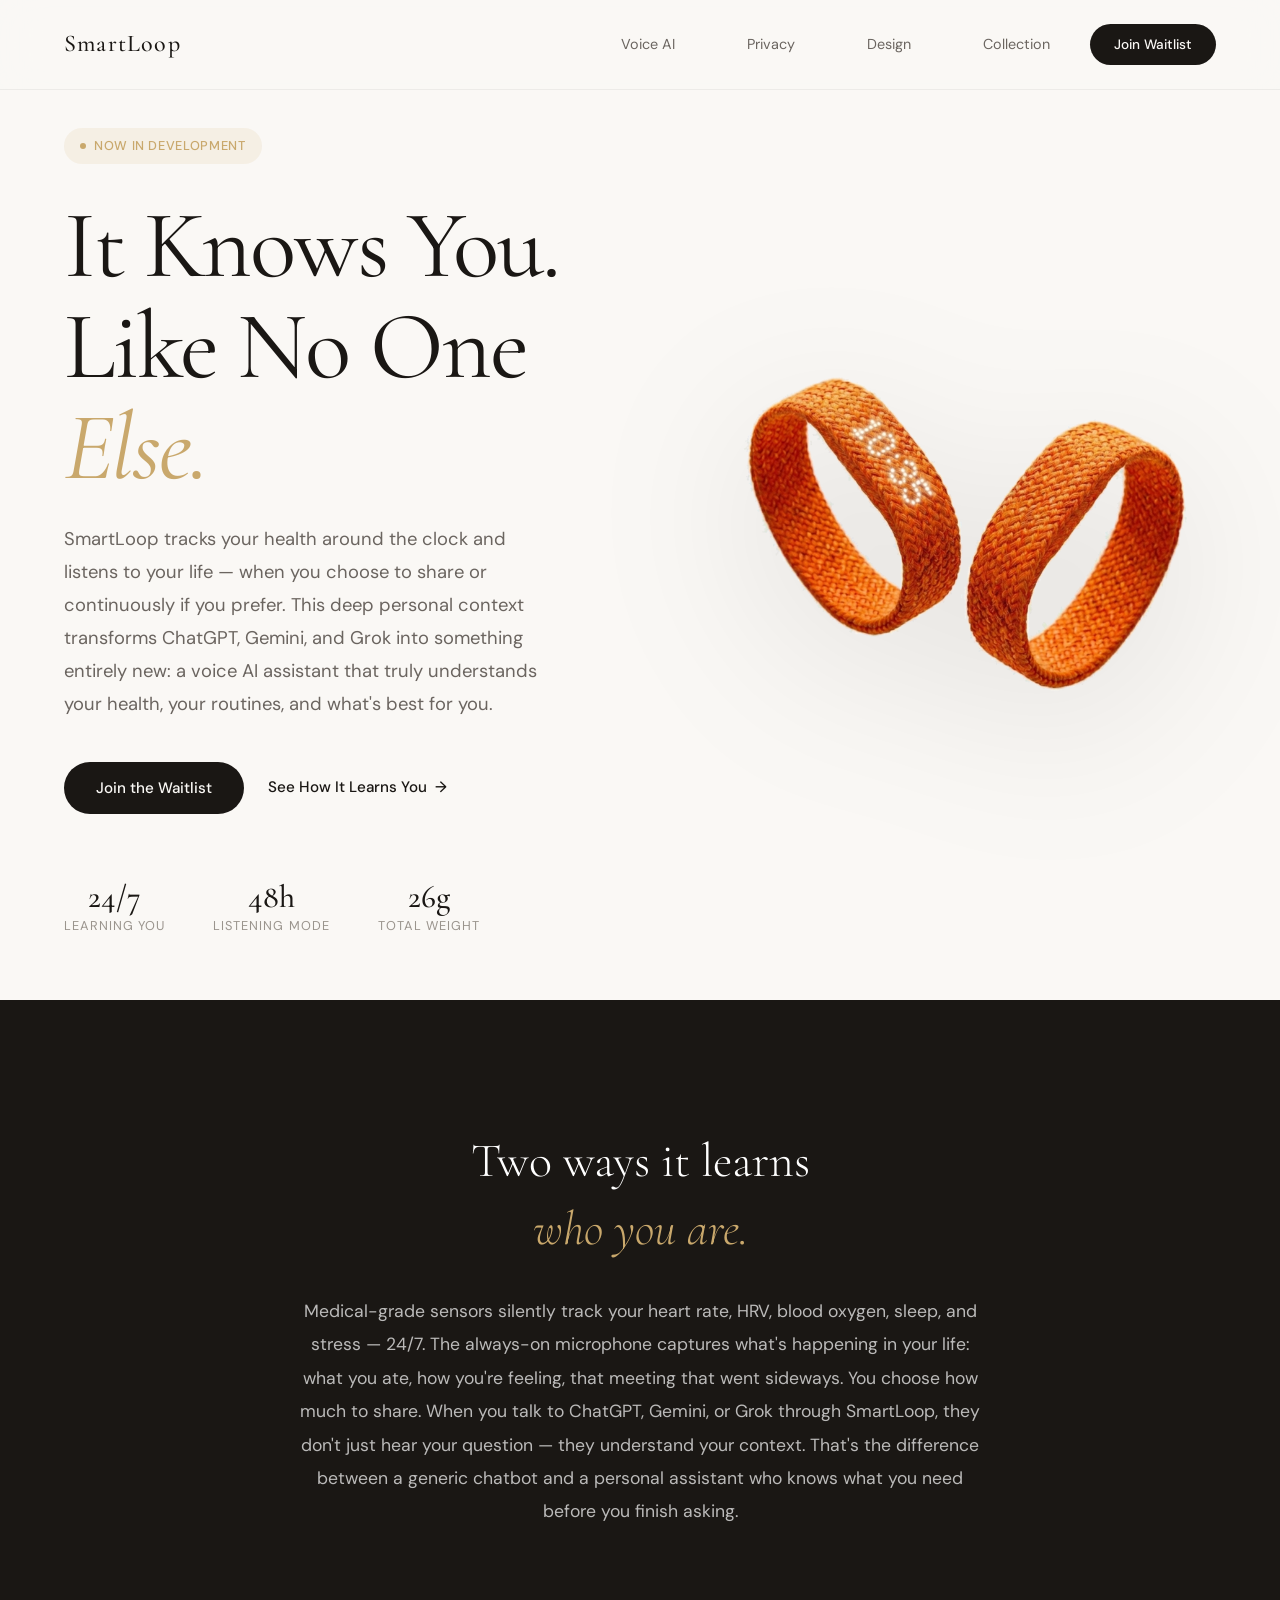
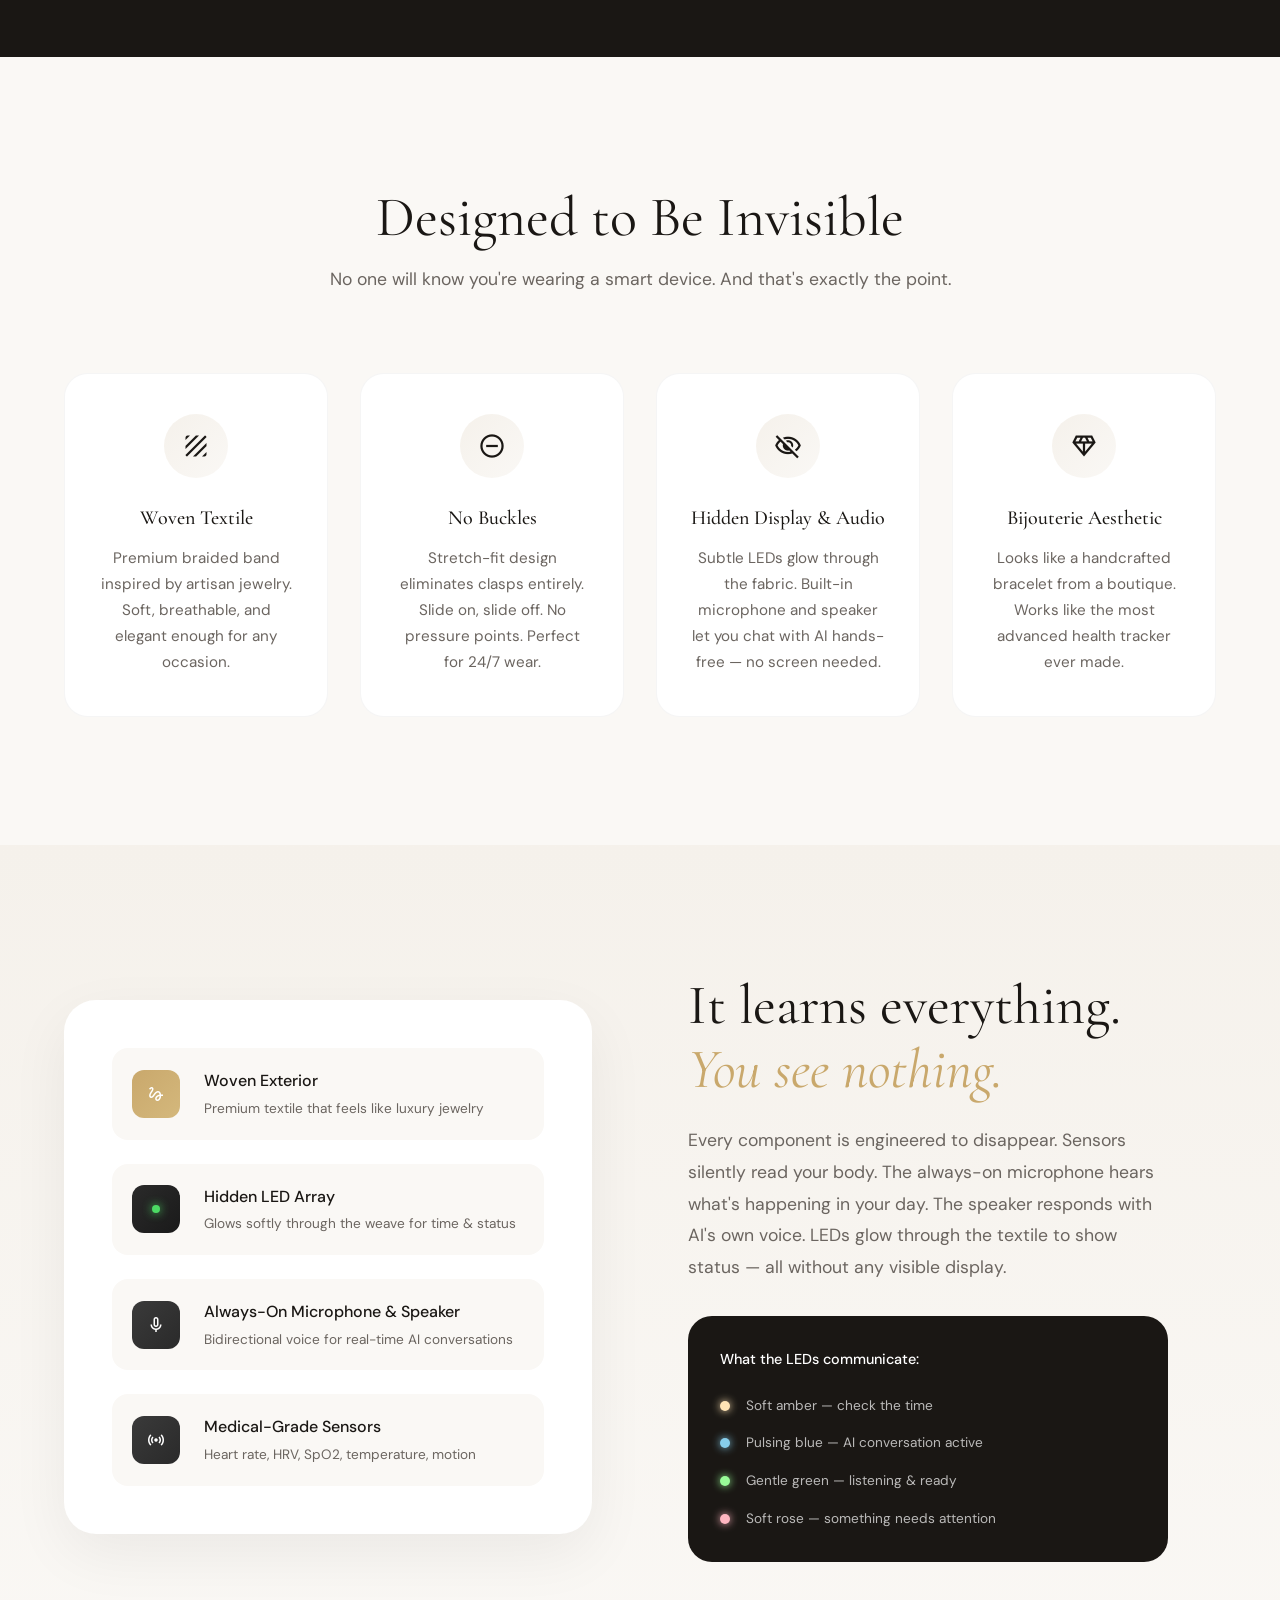
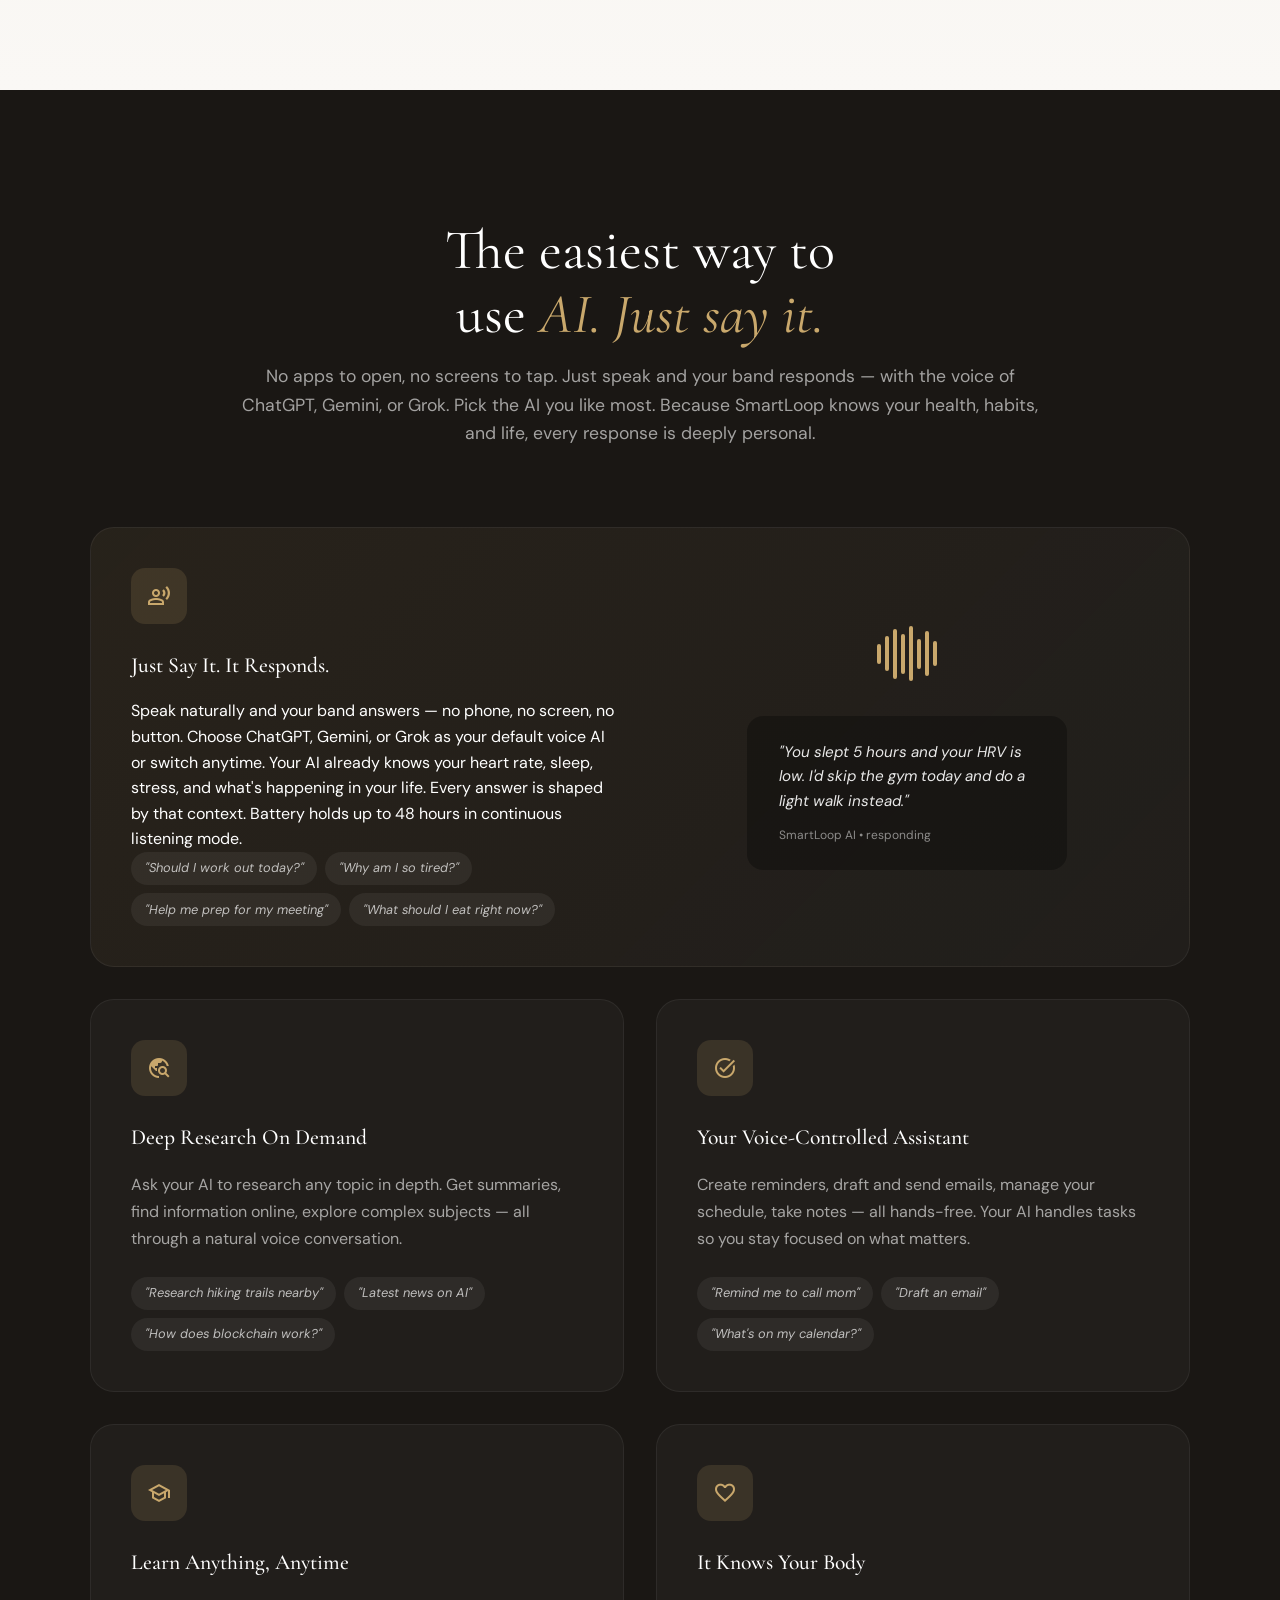
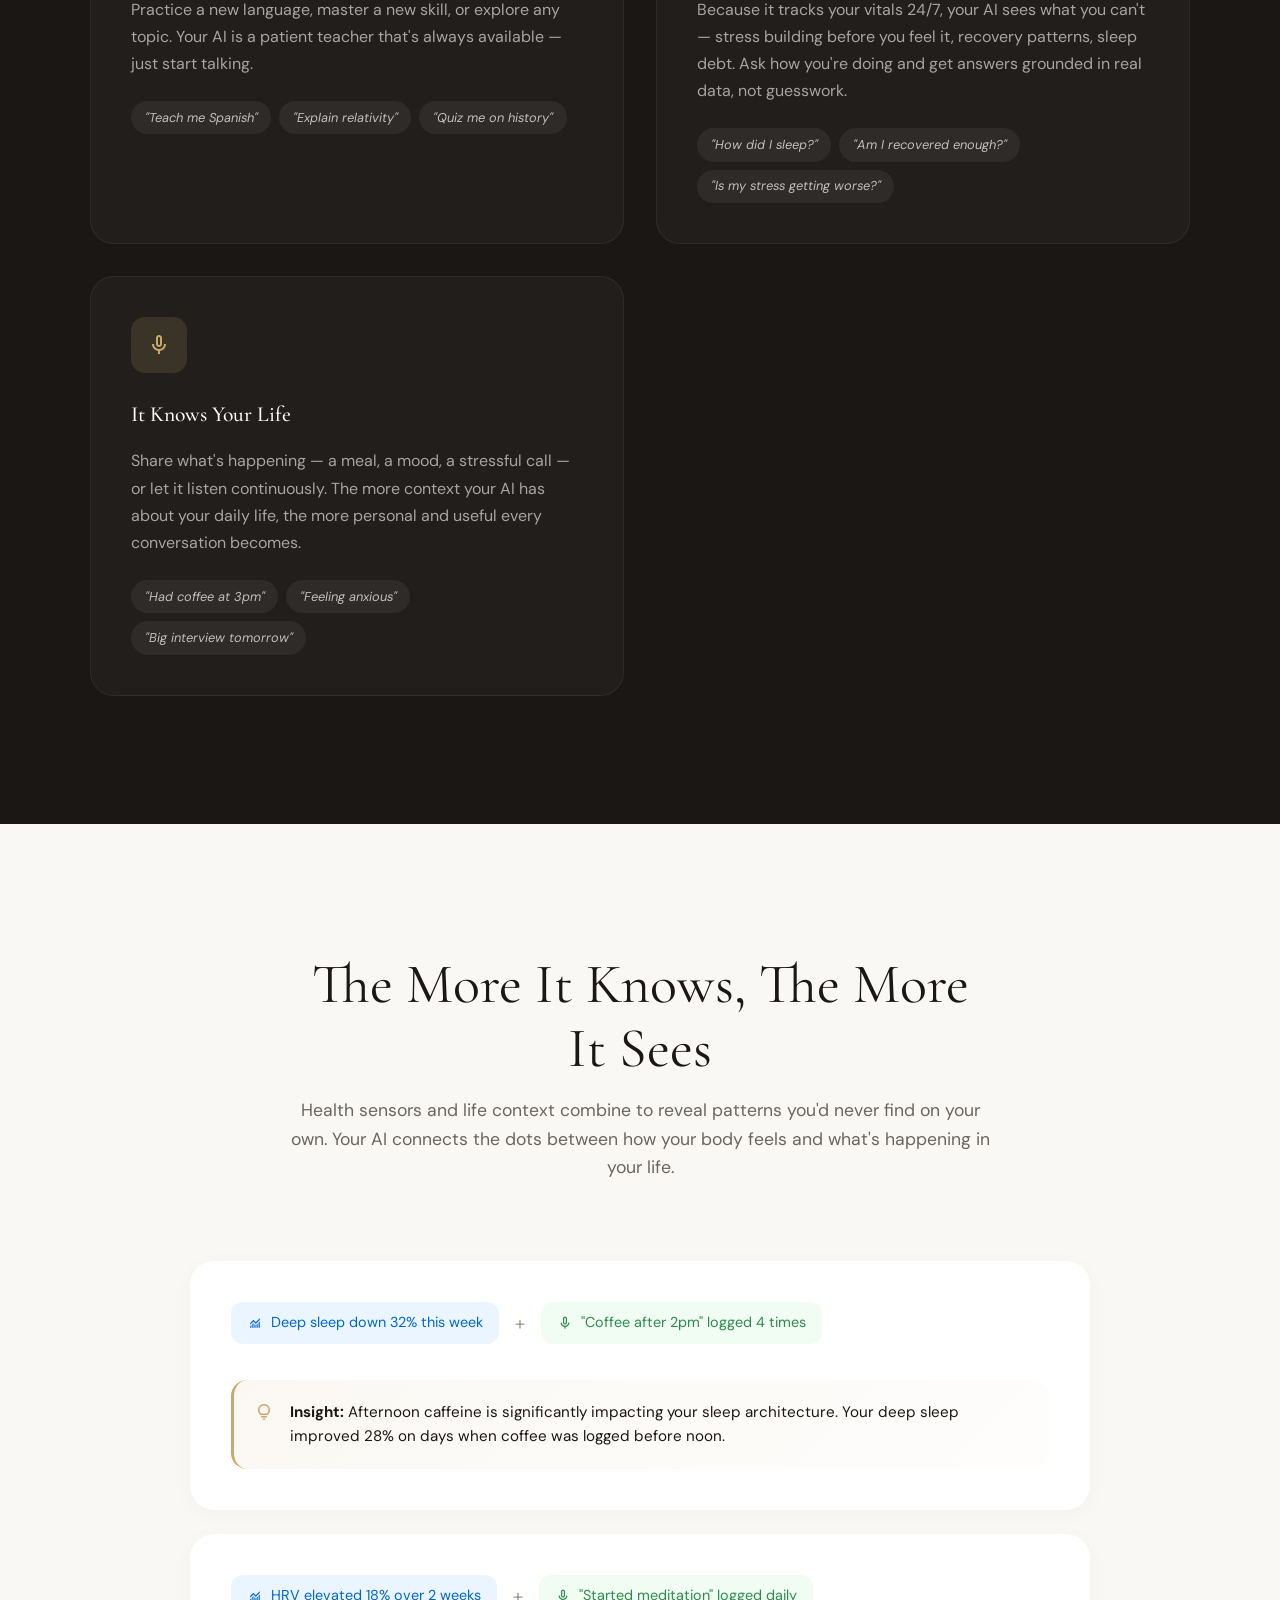
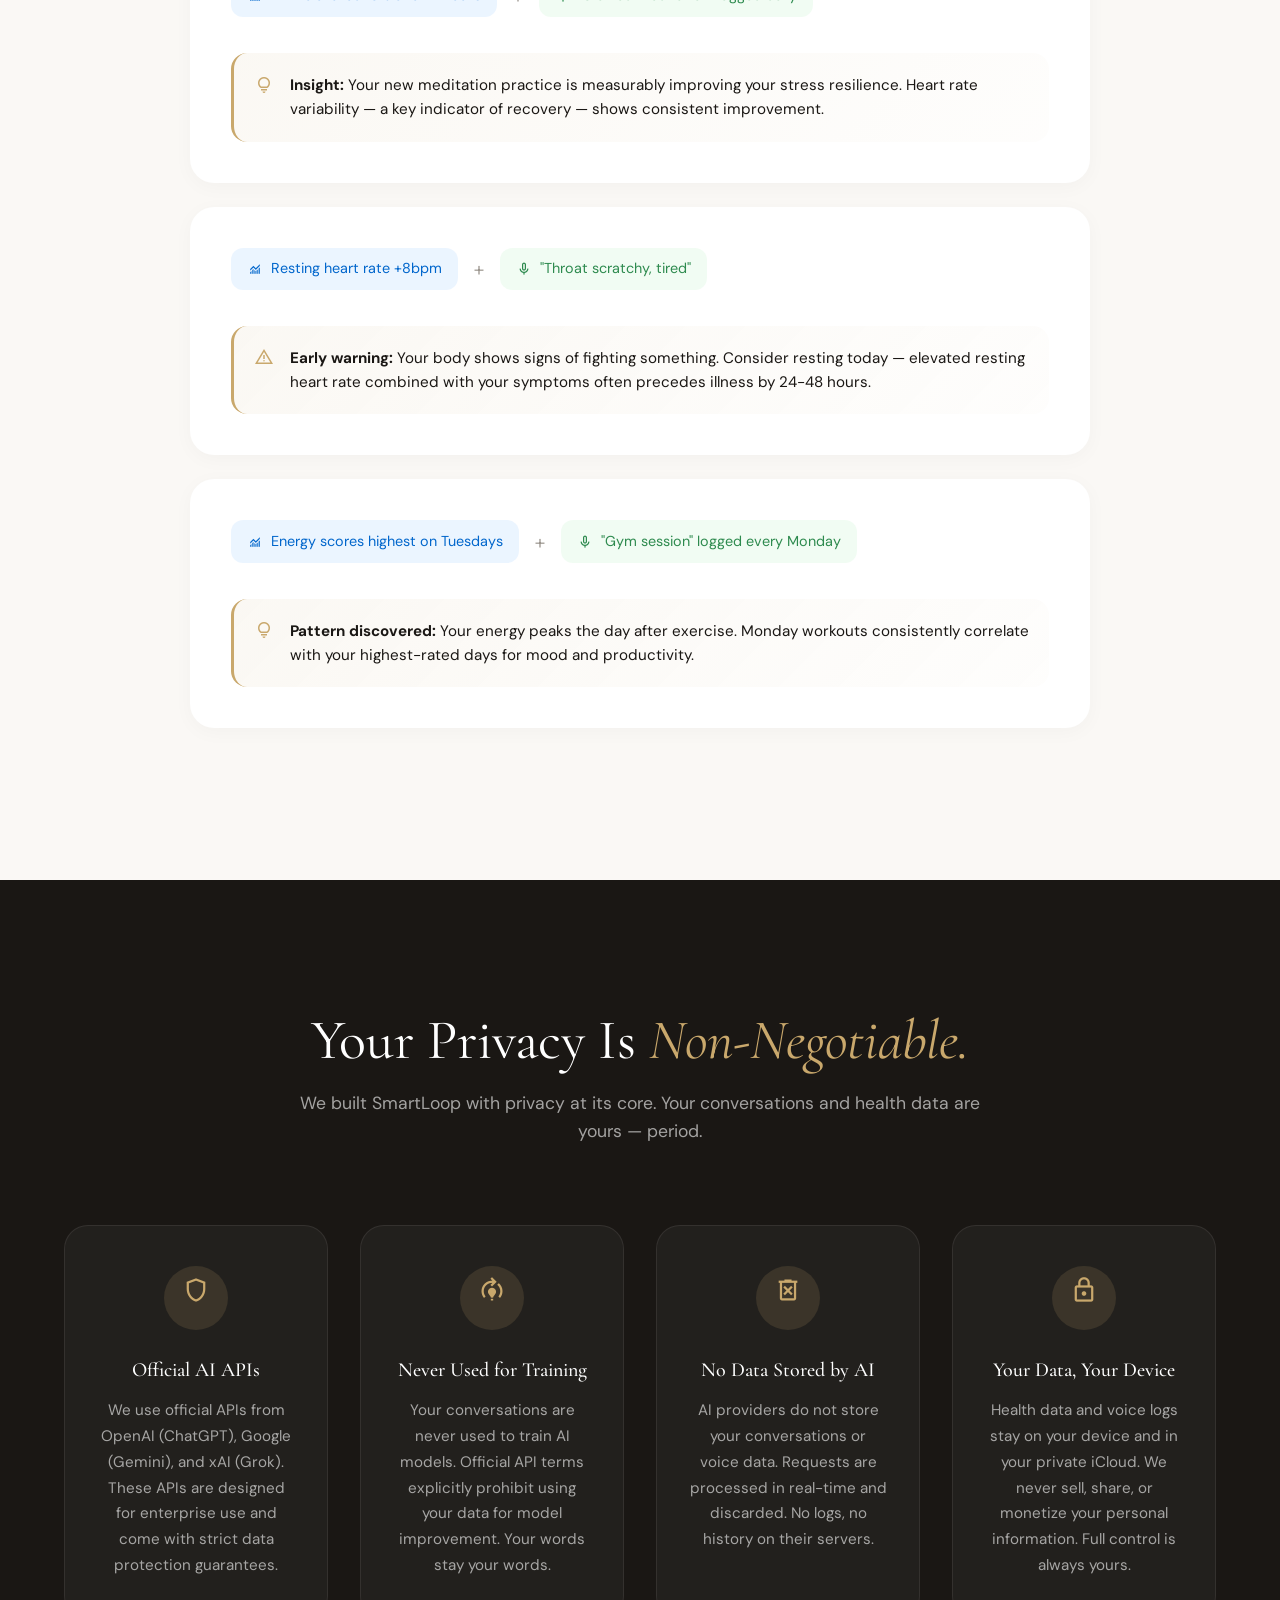
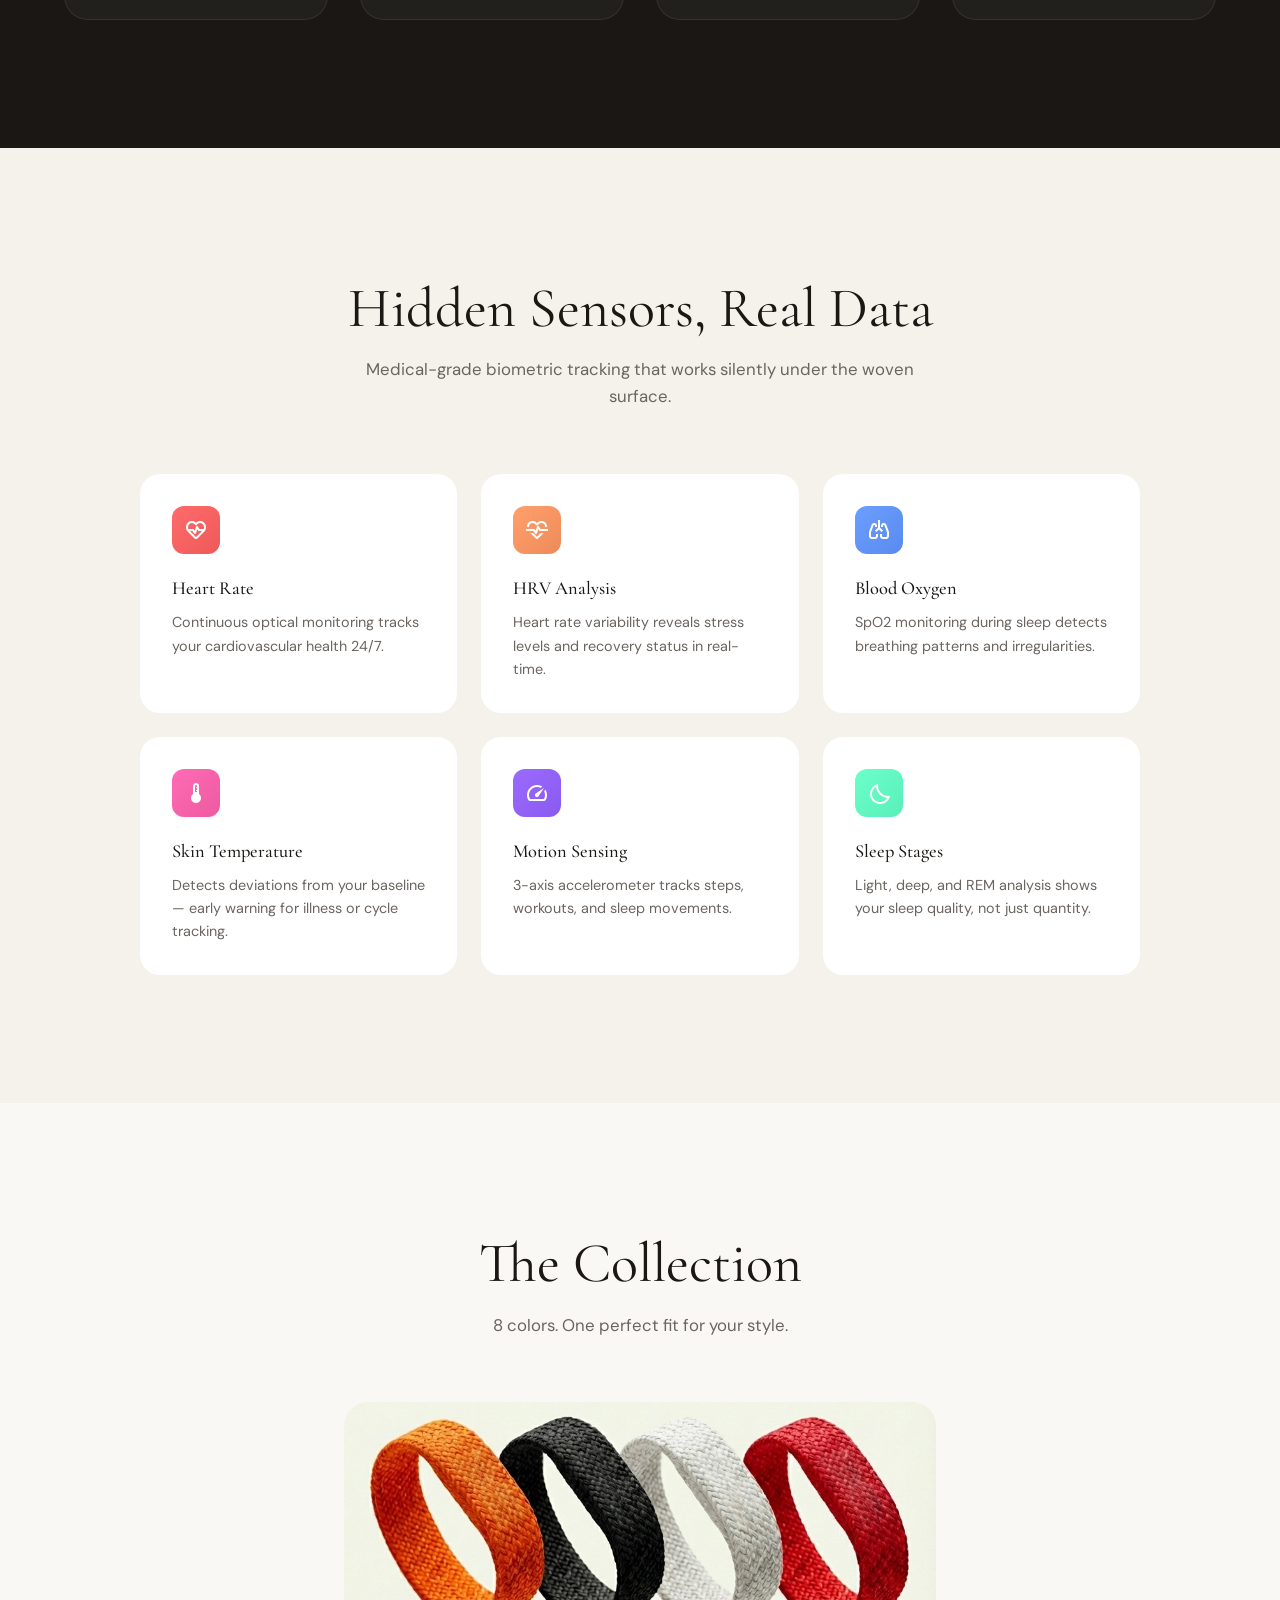
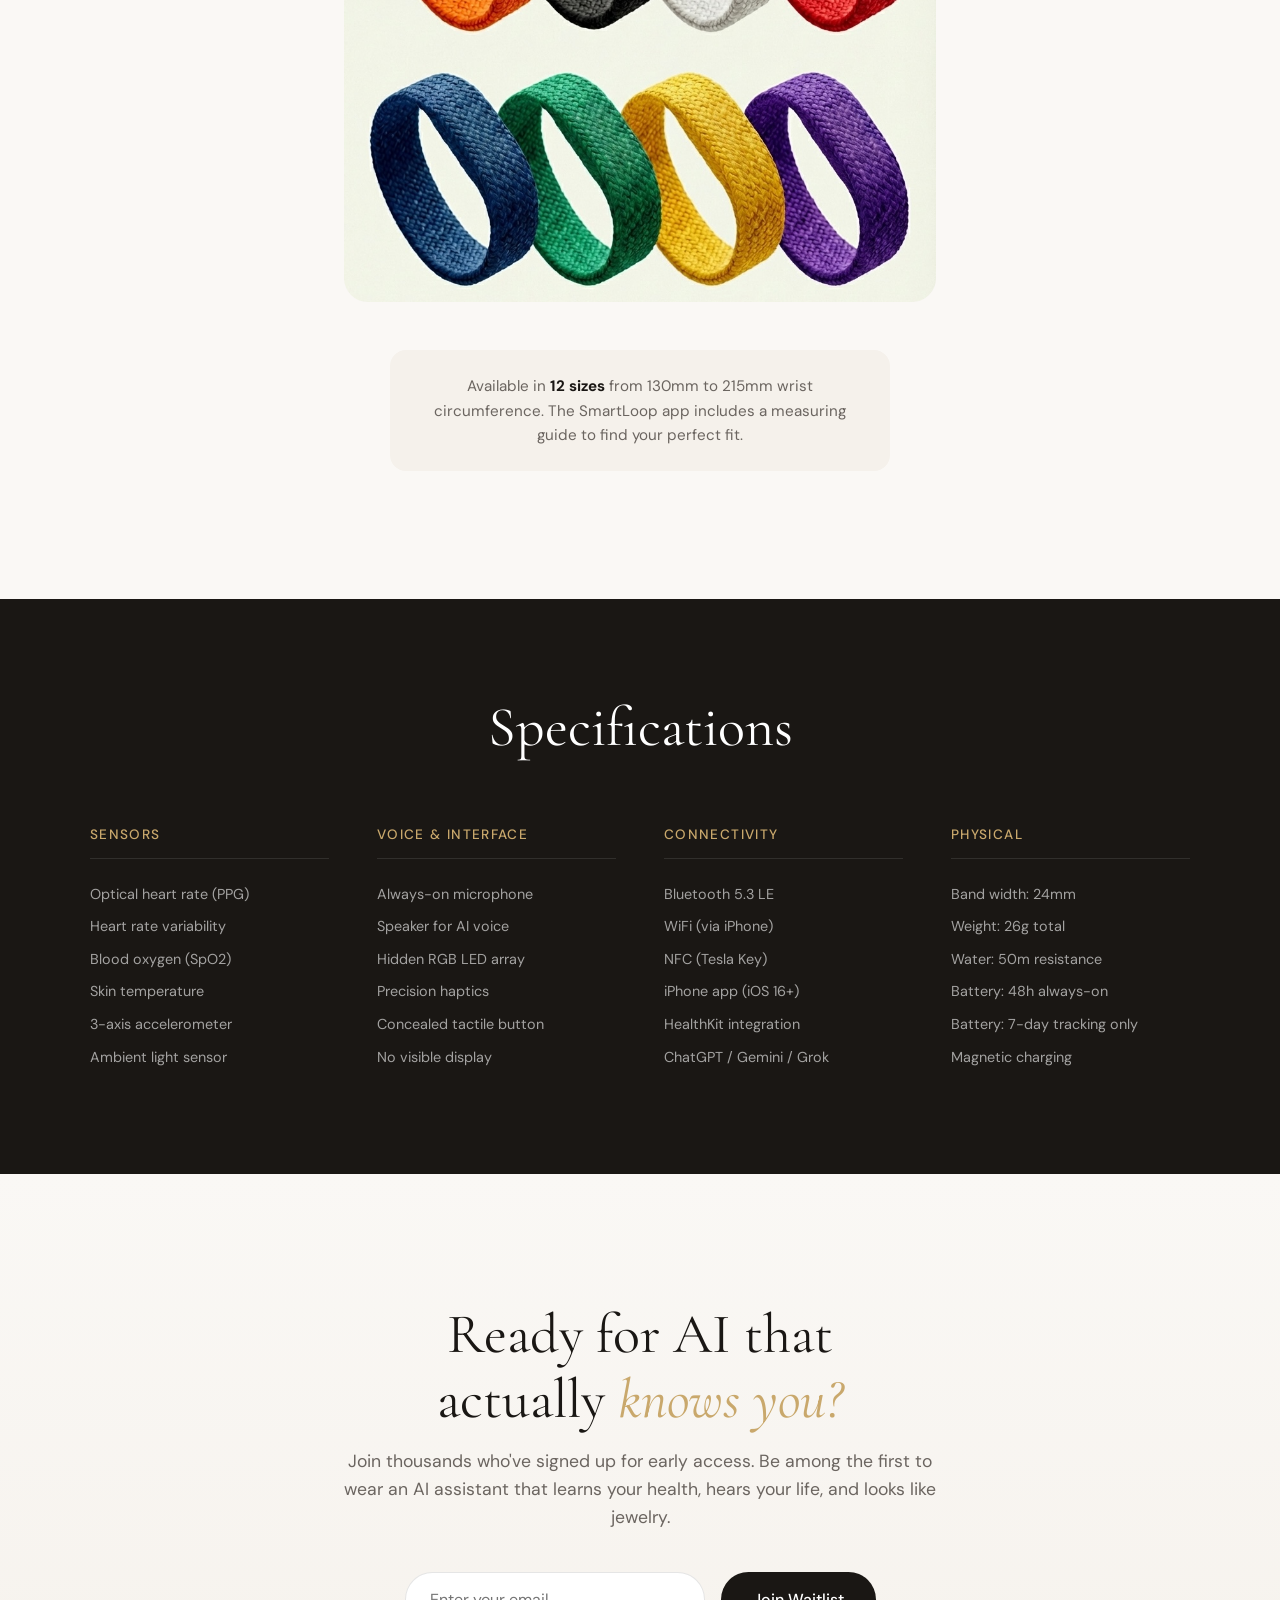
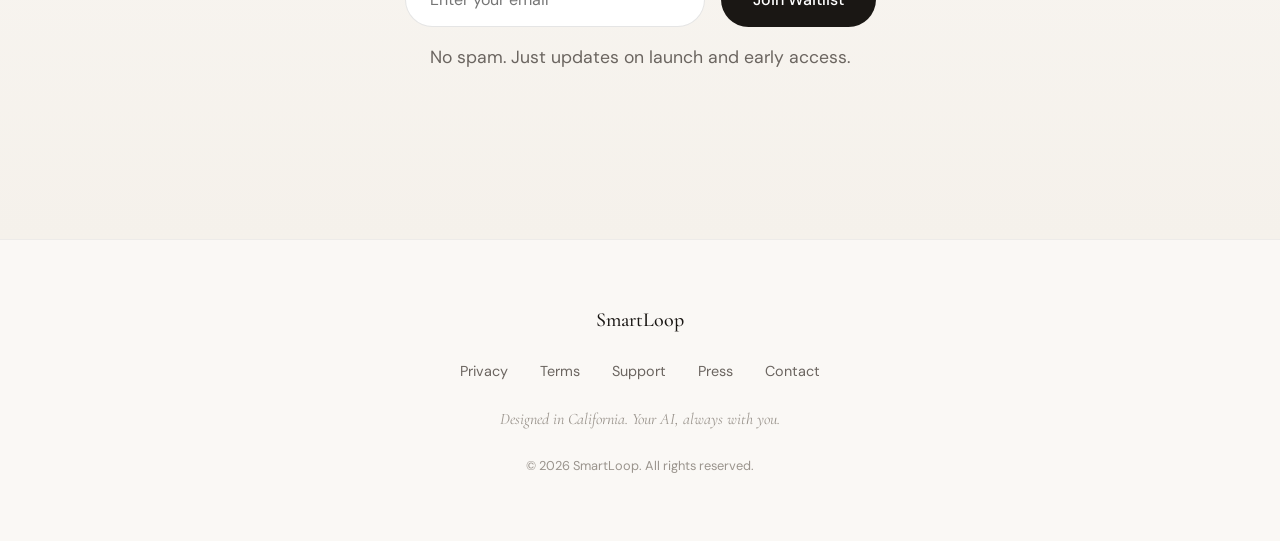
==== commit 68543132: "Rename AI Chat to Voice AI, emphasize simplicity - Nav and section: AI Chat → Voice AI - Header: 'Th" ====
--- a/index.html
+++ b/index.html
@@ -1378,7 +1378,7 @@
     <nav class="navbar">
         <div class="logo">SmartLoop</div>
         <div class="nav-links">
-            <a href="#ai-chat">AI Chat</a>
+            <a href="#voice-ai">Voice AI</a>
             <a href="#privacy">Privacy</a>
             <a href="#design">Design</a>
             <a href="#collection">Collection</a>
@@ -1393,7 +1393,7 @@
             <p class="hero-subtitle">SmartLoop tracks your health around the clock and listens to your life — when you choose to share or continuously if you prefer. This deep personal context transforms ChatGPT, Gemini, and Grok into something entirely new: a voice AI assistant that truly understands your health, your routines, and what's best for you.</p>
             <div class="hero-cta">
                 <button class="btn-primary">Join the Waitlist</button>
-                <a href="#ai-chat" class="btn-secondary">See How It Learns You <span>→</span></a>
+                <a href="#voice-ai" class="btn-secondary">See How It Learns You <span>→</span></a>
             </div>
             <div class="hero-features">
                 <div class="hero-feature">
@@ -1532,11 +1532,11 @@
         </div>
     </section>
 
-    <!-- AI Chat Section -->
-    <section id="ai-chat" class="voice-first">
+    <!-- Voice AI Section -->
+    <section id="voice-ai" class="voice-first">
         <div class="voice-header">
-            <h2>Now talk to AI that<br>actually <em>knows you.</em></h2>
-            <p>Because SmartLoop understands your health, habits, and daily life, every voice conversation with ChatGPT, Gemini, and Grok becomes deeply personal. It doesn't just answer — it advises, knowing your full context.</p>
+            <h2>The easiest way to<br>use <em>AI. Just say it.</em></h2>
+            <p>No apps to open, no screens to tap. Just speak and your band responds — with the voice of ChatGPT, Gemini, or Grok. Pick the AI you like most. Because SmartLoop knows your health, habits, and life, every response is deeply personal.</p>
         </div>
         <div class="voice-grid">
             <div class="voice-card featured">
@@ -1544,8 +1544,8 @@
                     <div class="voice-card-icon">
                         <span class="material-symbols-outlined">record_voice_over</span>
                     </div>
-                    <h3>Your Personal AI. Always Ready.</h3>
-                    <p>Just speak — no button press needed. Your AI already knows your heart rate is elevated, that you slept poorly last night, that you mentioned a big deadline this week. It doesn't just answer questions — it gives advice shaped by everything it knows about you. Battery holds up to 48 hours in continuous listening mode.</p>
+                    <h3>Just Say It. It Responds.</h3>
+                    <p>Speak naturally and your band answers — no phone, no screen, no button. Choose ChatGPT, Gemini, or Grok as your default voice AI or switch anytime. Your AI already knows your heart rate, sleep, stress, and what's happening in your life. Every answer is shaped by that context. Battery holds up to 48 hours in continuous listening mode.</p>
                     <div class="voice-examples">
                         <span class="voice-example">"Should I work out today?"</span>
                         <span class="voice-example">"Why am I so tired?"</span>
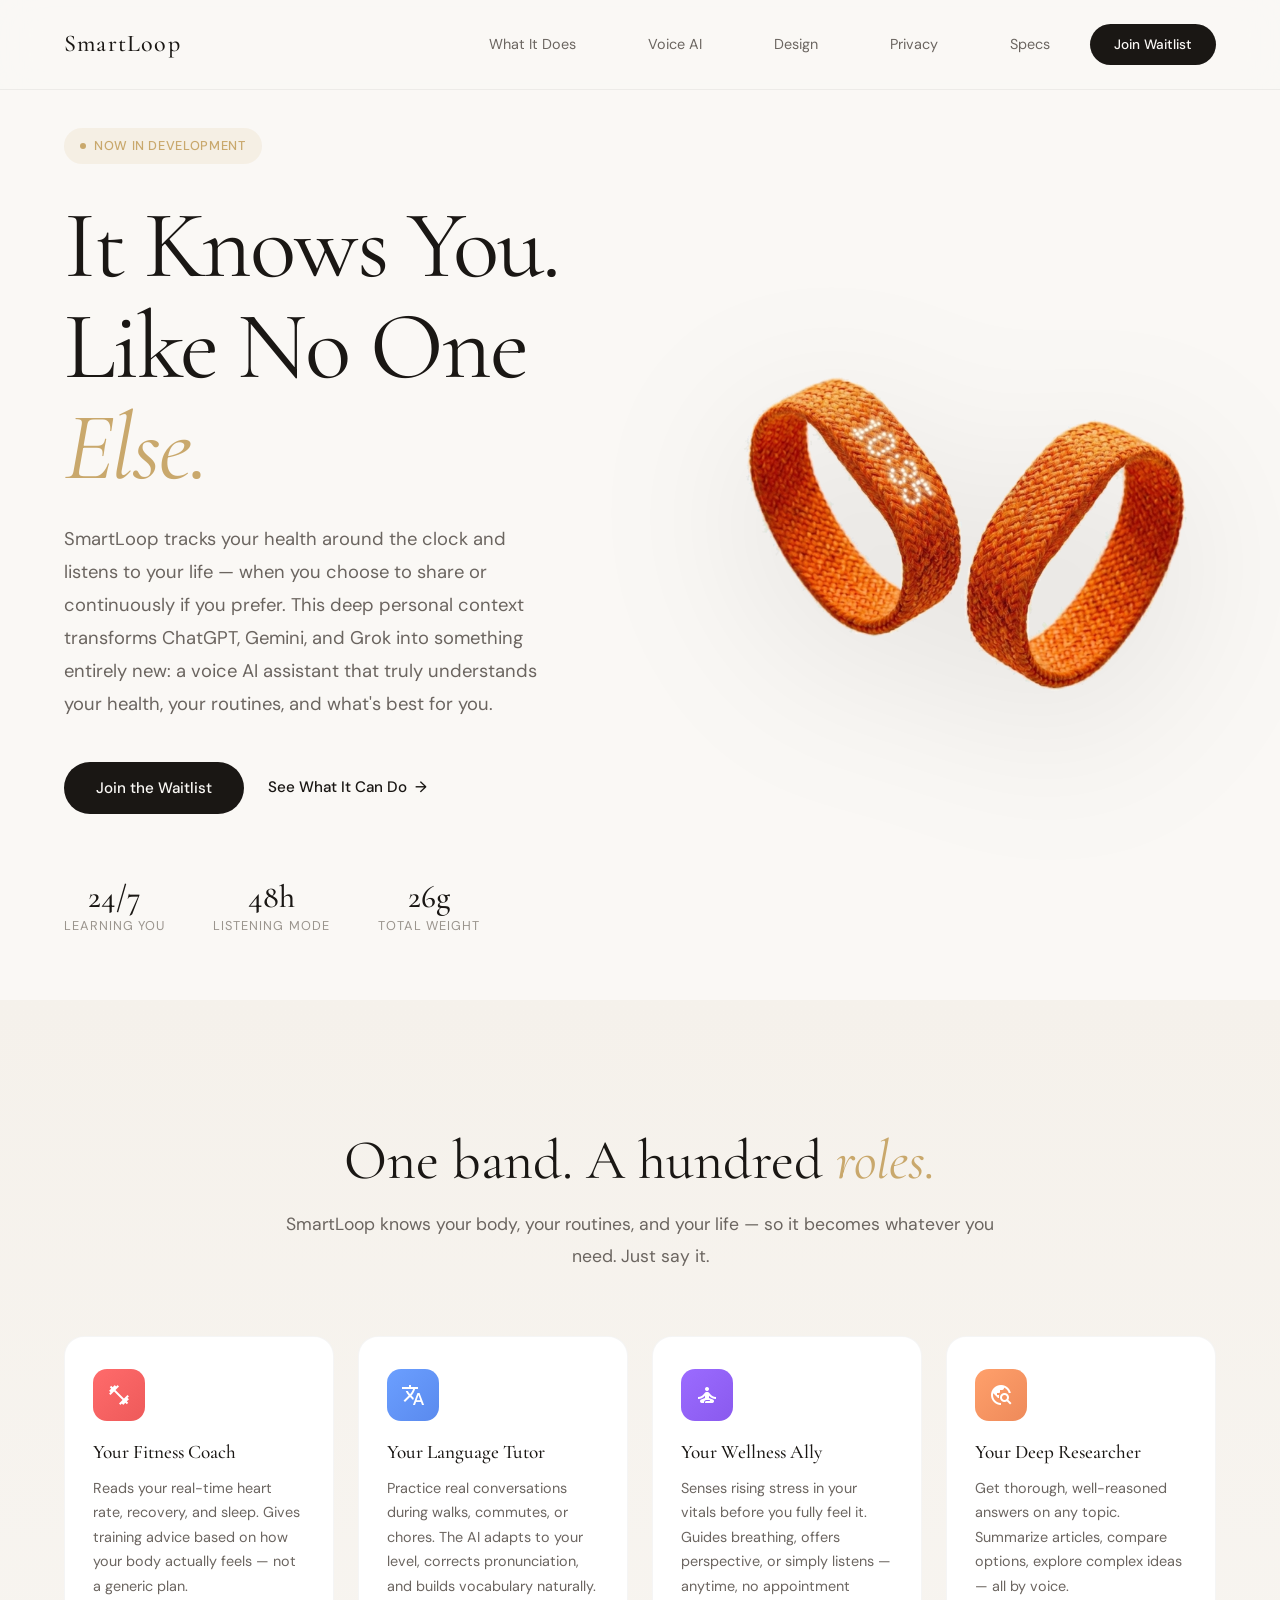
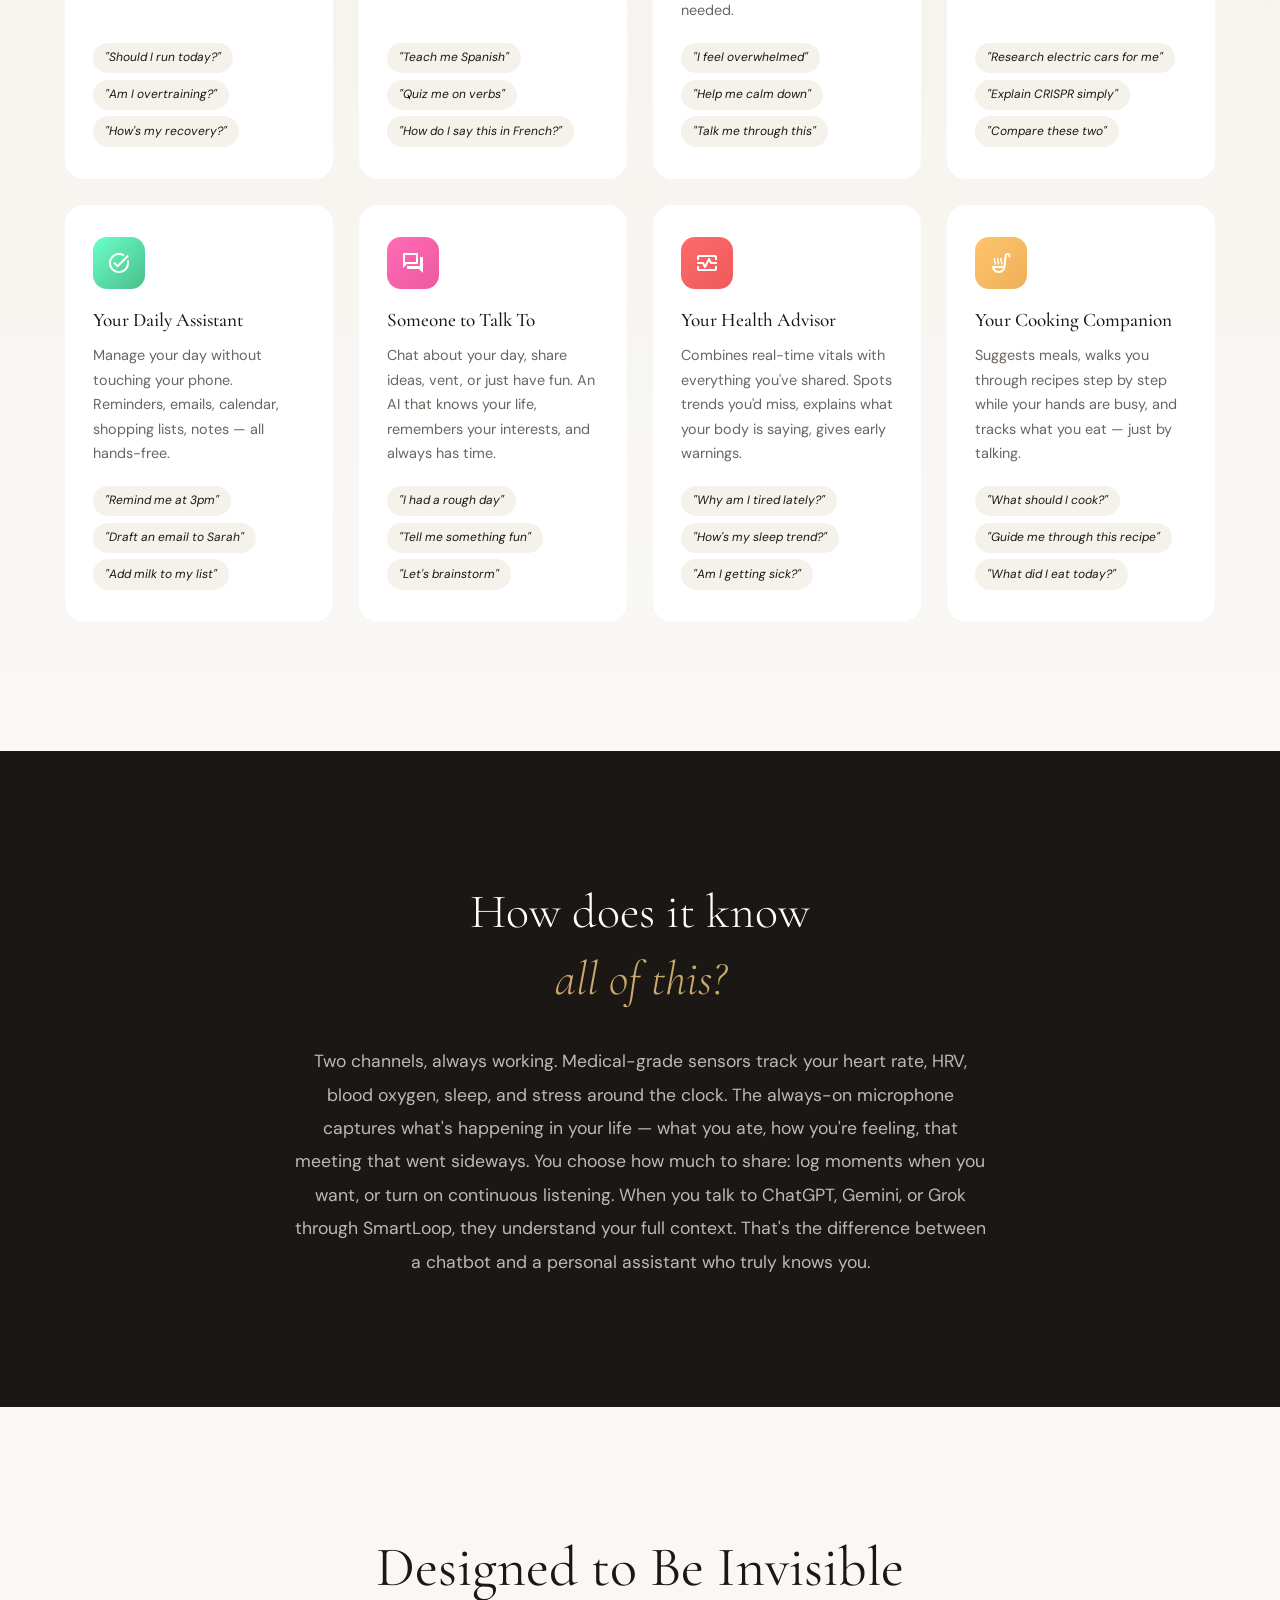
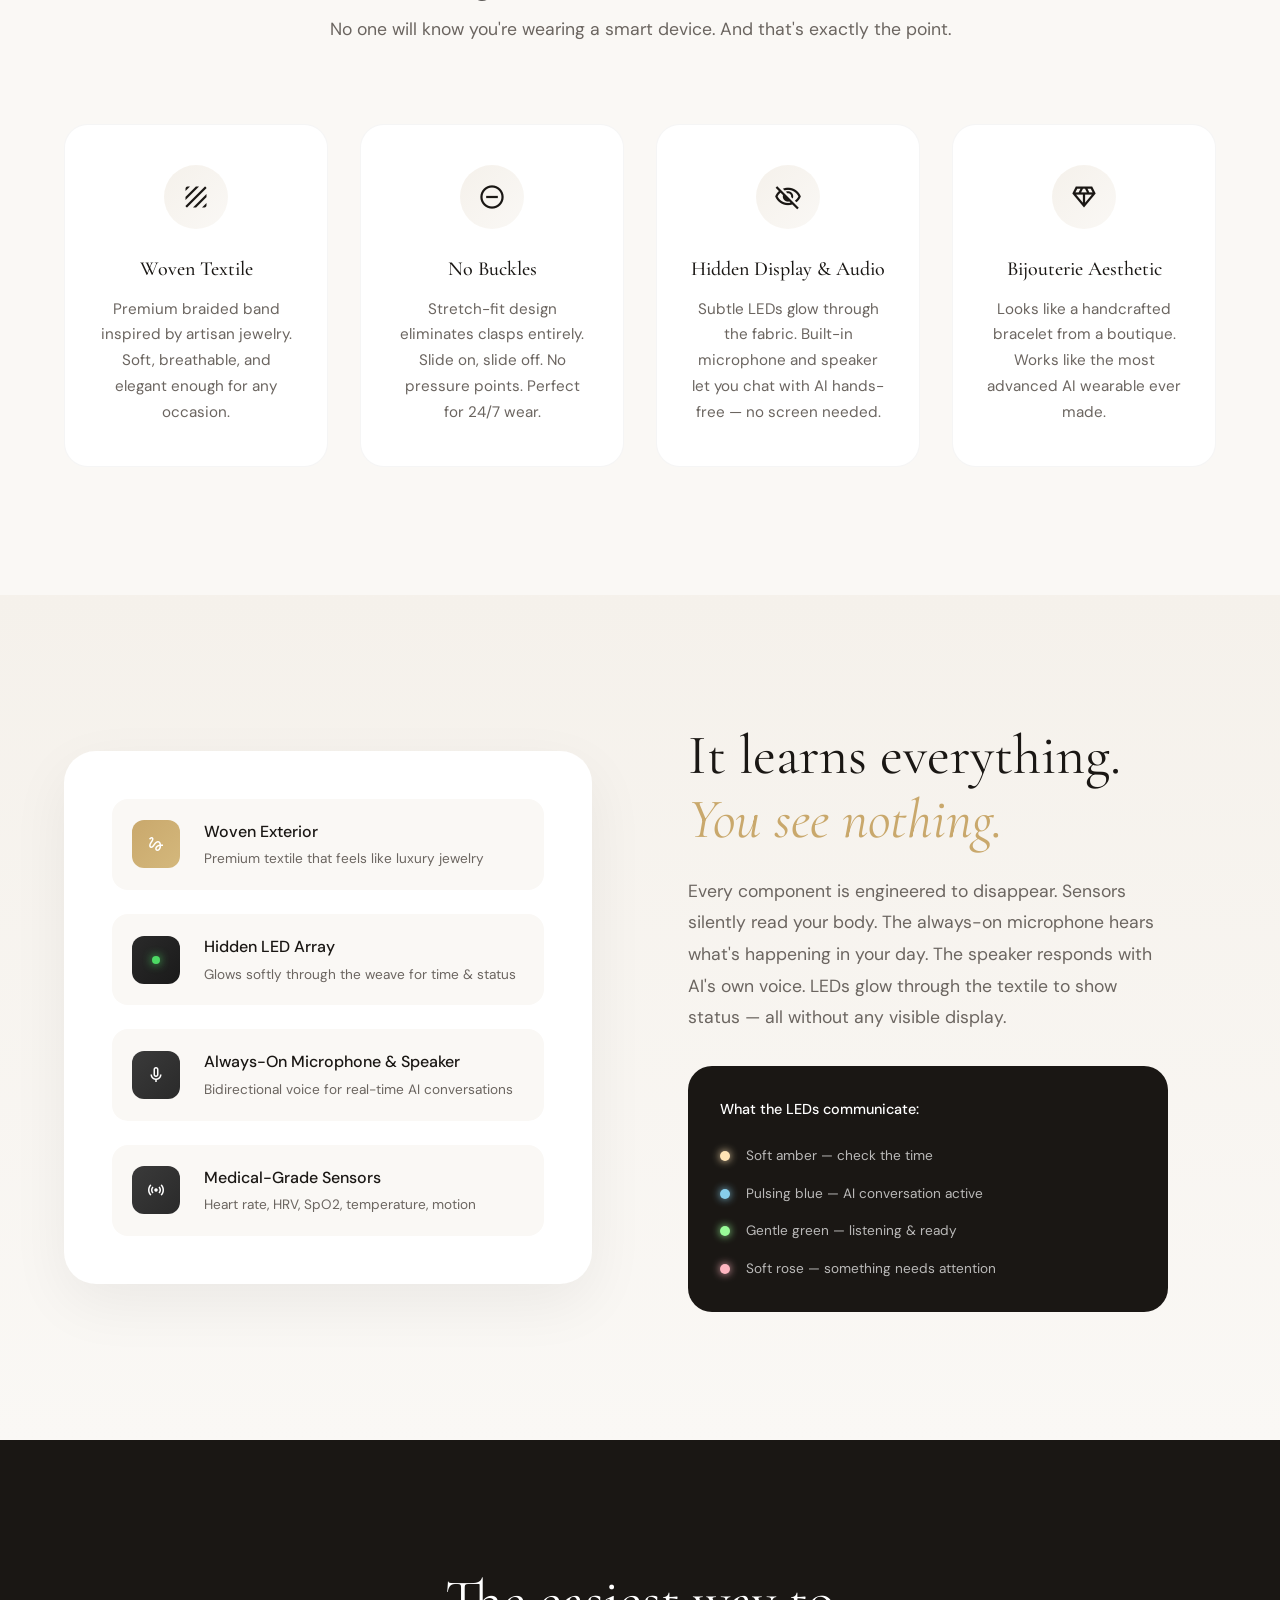
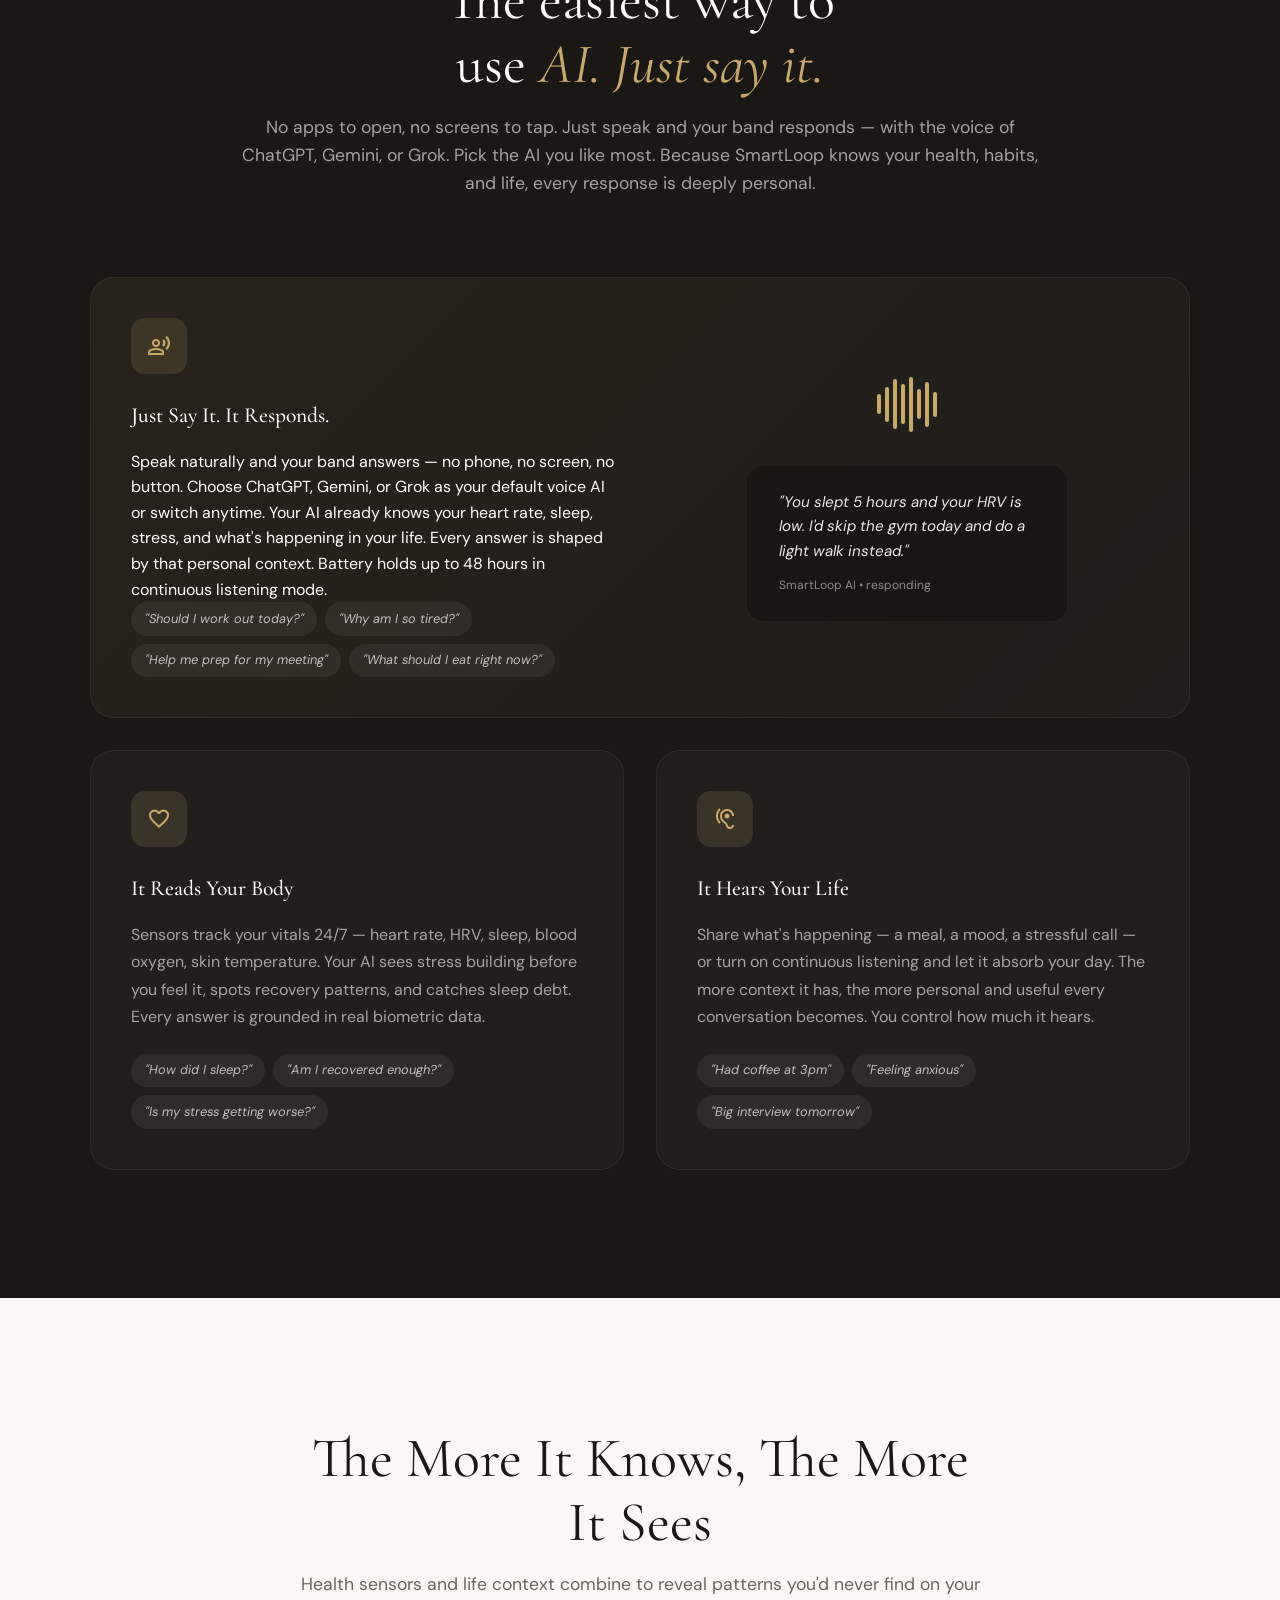
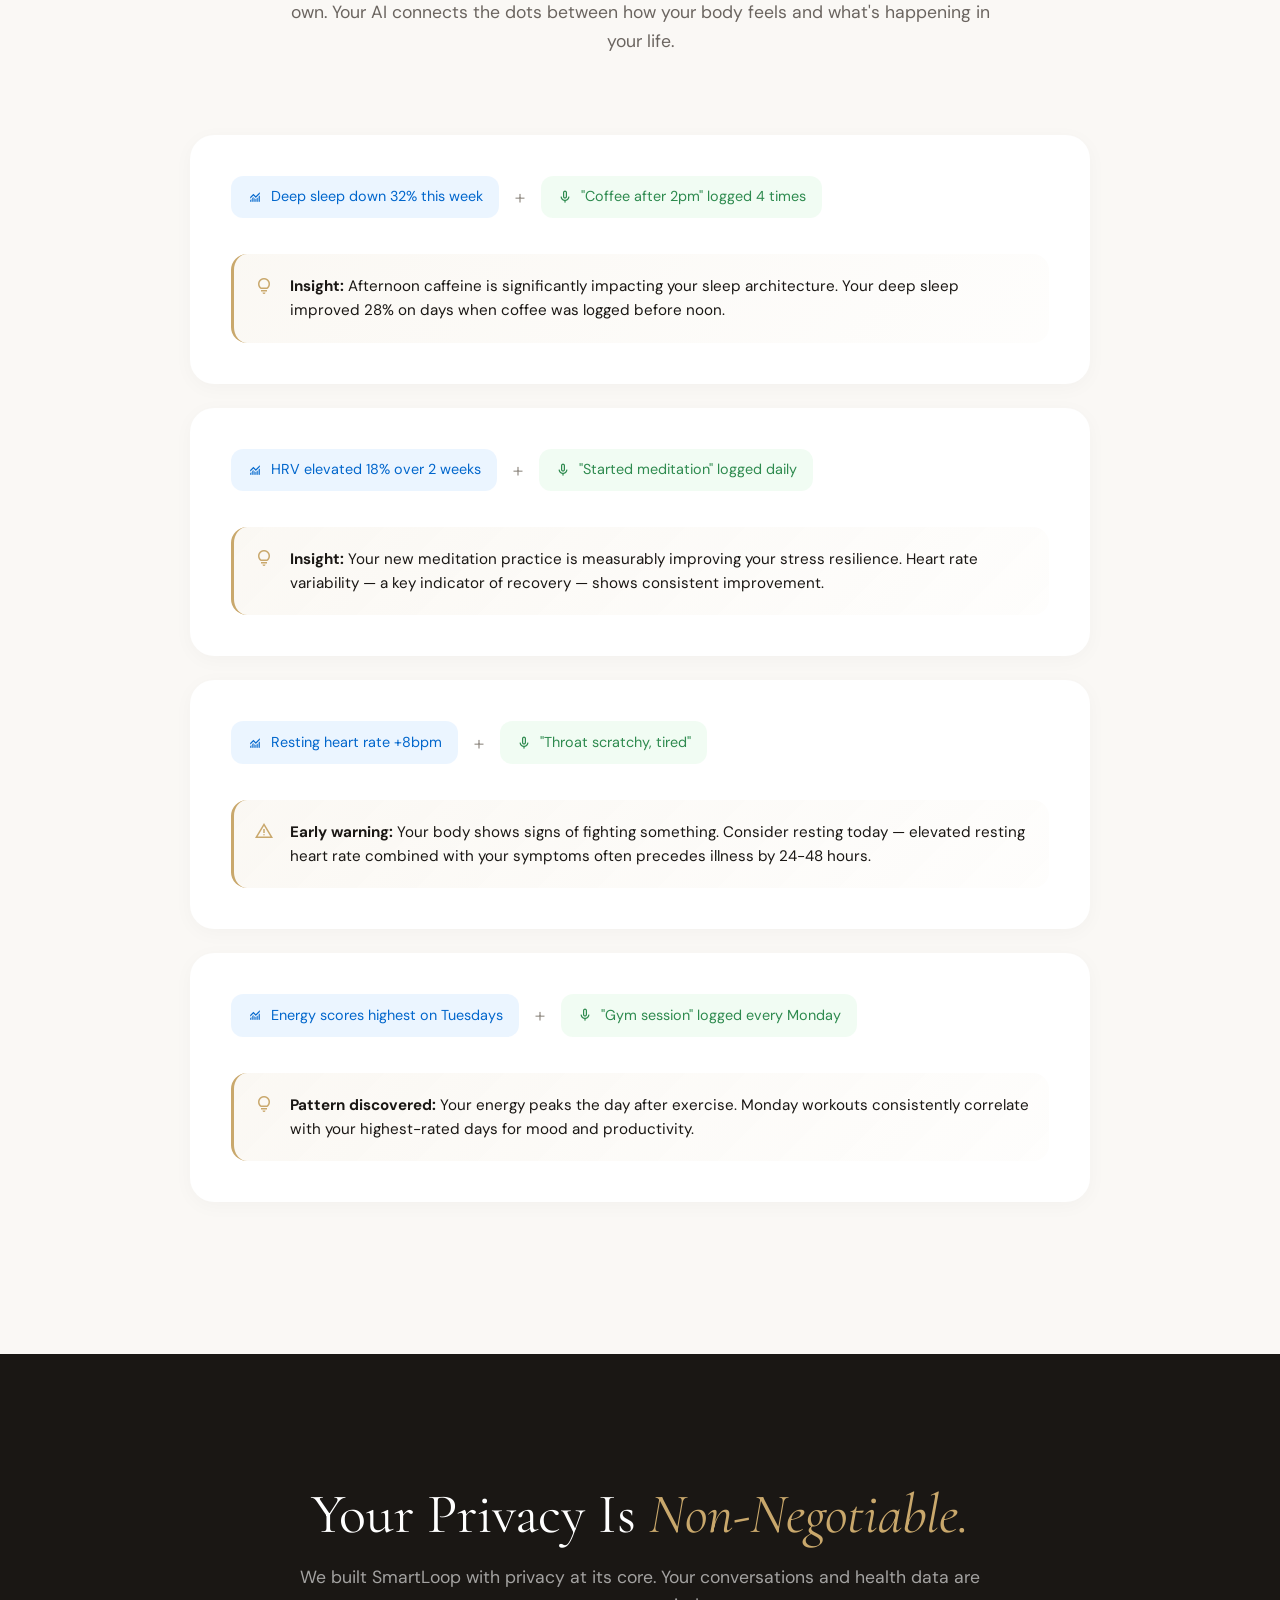
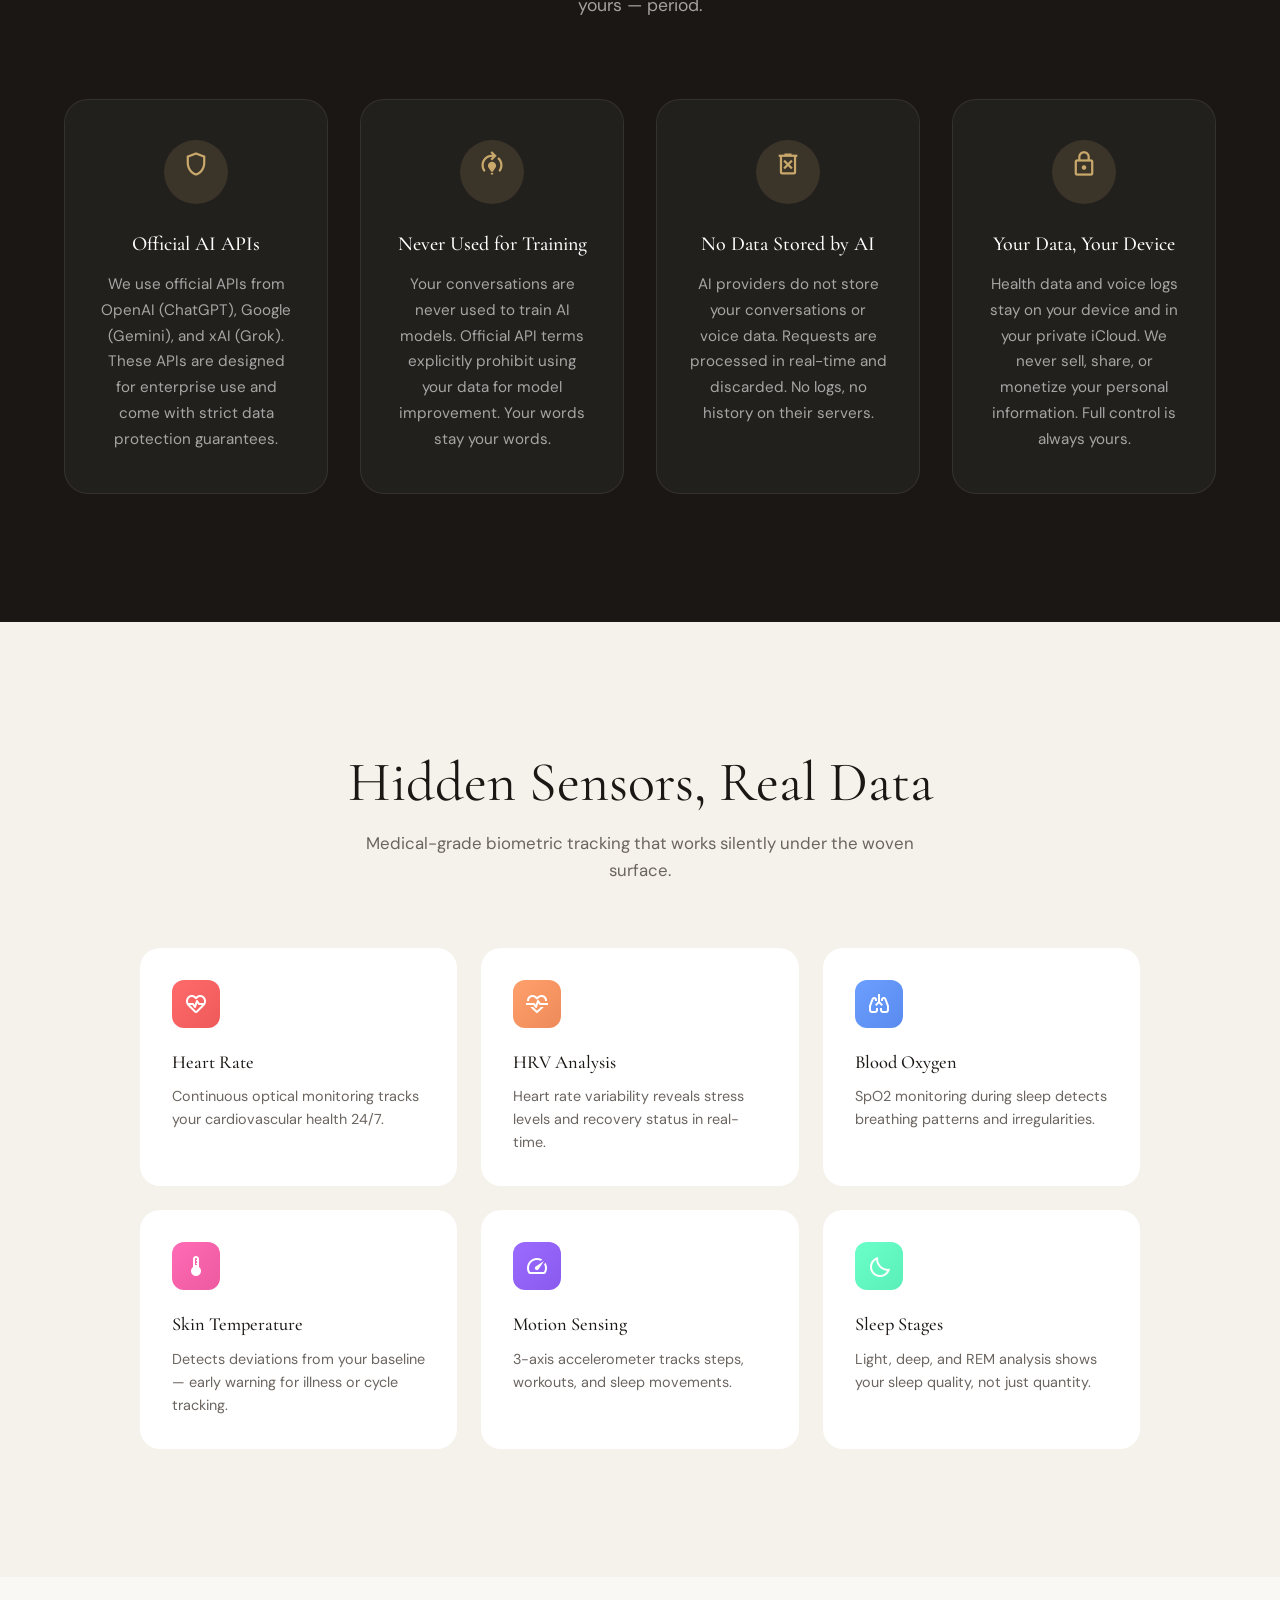
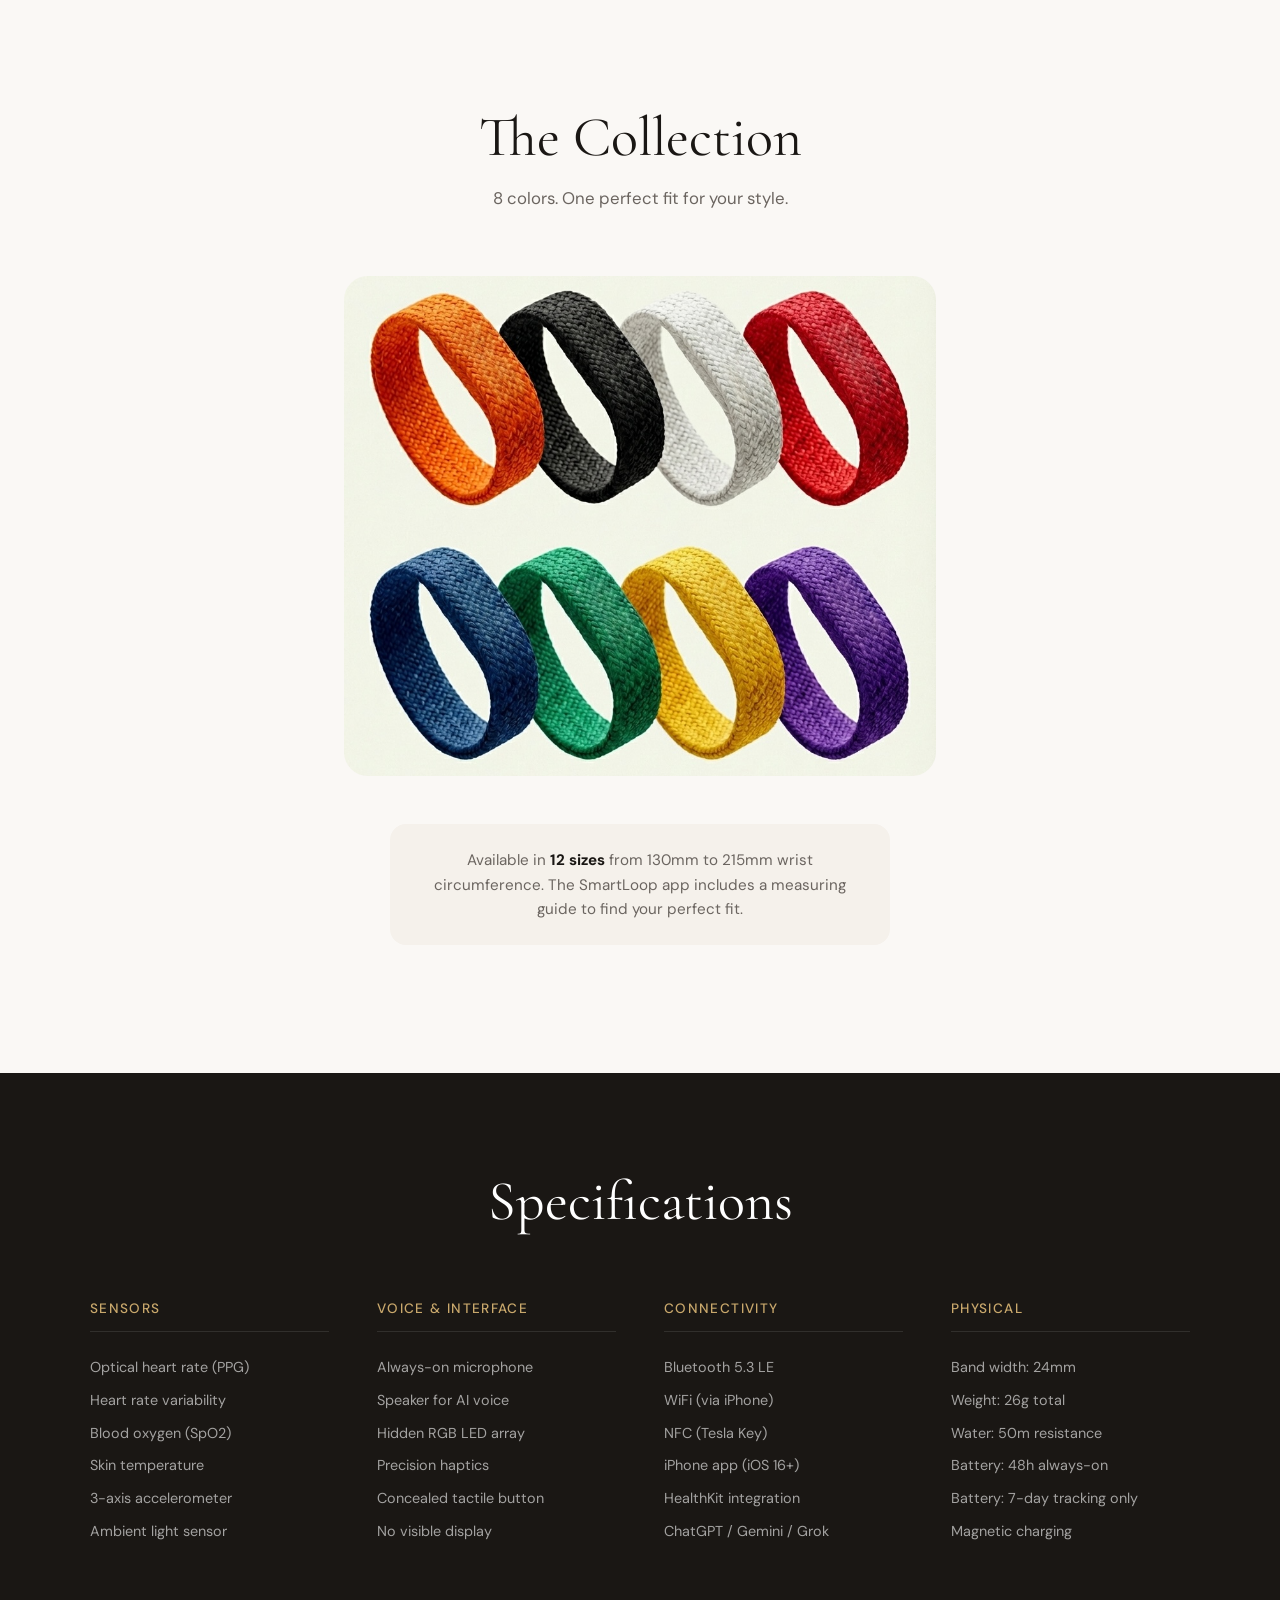
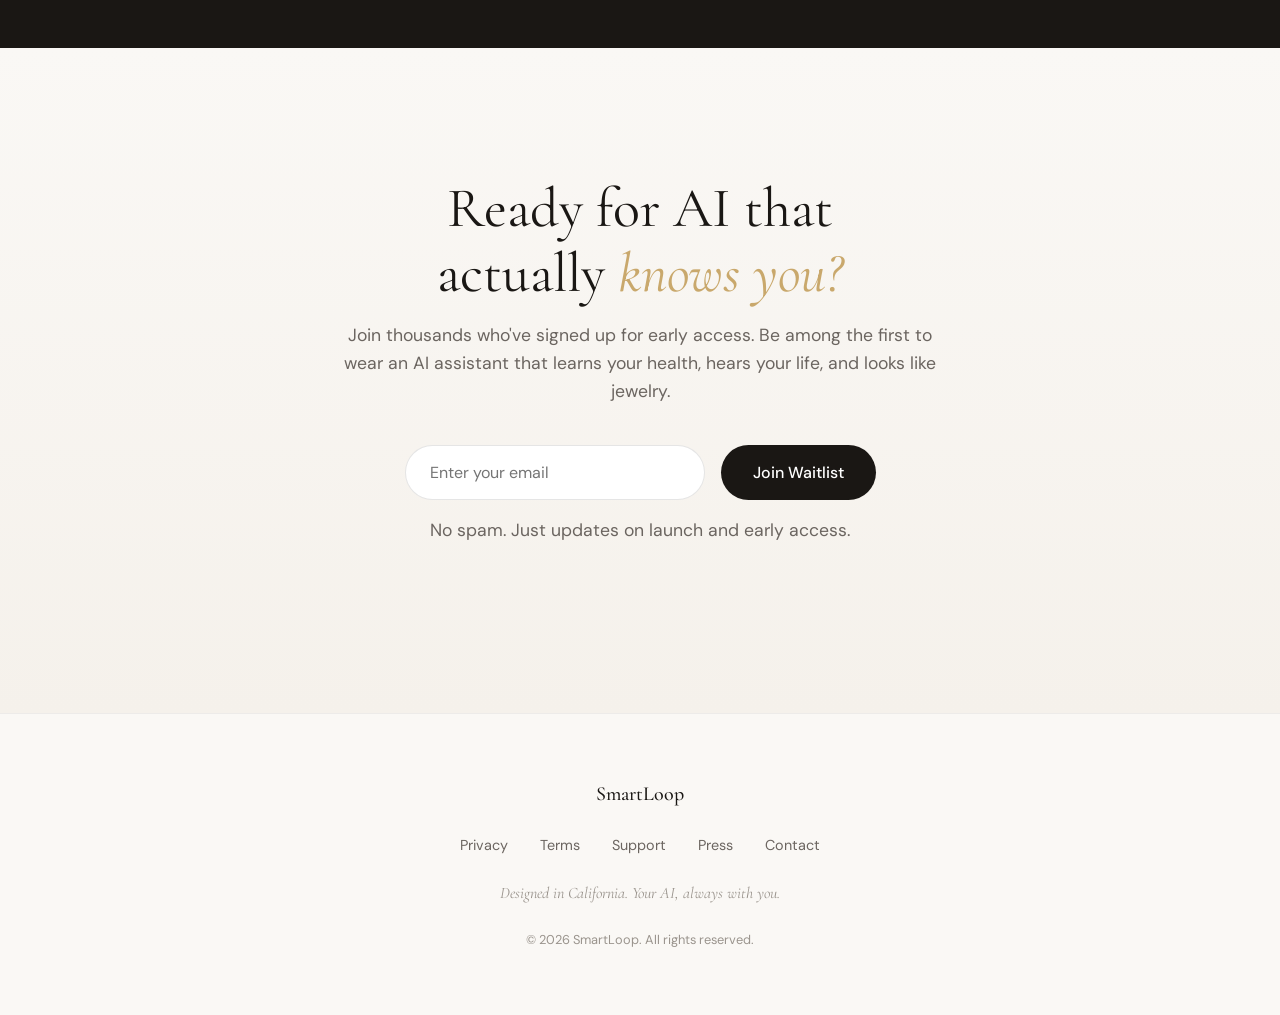
==== commit 31f82e19: "Fix hamburger menu, use cases icons, nav layout - Hamburger toggles menu/close icon - Mobile menu po" ====
--- a/index.html
+++ b/index.html
@@ -82,6 +82,12 @@
             letter-spacing: 0.05em;
         }
 
+        .nav-right {
+            display: flex;
+            align-items: center;
+            gap: 1rem;
+        }
+
         .nav-links {
             display: flex;
             align-items: center;
@@ -118,6 +124,88 @@
             opacity: 0.9;
         }
 
+        /* Hamburger */
+        .nav-hamburger {
+            display: none;
+            background: none;
+            border: none;
+            padding: 0.5rem;
+            cursor: pointer;
+            color: var(--text-dark);
+        }
+
+        .nav-hamburger .material-symbols-outlined {
+            font-size: 1.75rem;
+        }
+
+        .nav-mobile {
+            display: none;
+            position: fixed;
+            top: 4.5rem;
+            right: 0;
+            width: 100%;
+            max-width: 320px;
+            height: calc(100vh - 4.5rem);
+            background: var(--bg-cream);
+            z-index: 999;
+            padding: 2rem 1.5rem;
+            box-shadow: -4px 0 24px rgba(0,0,0,0.08);
+            flex-direction: column;
+            gap: 0.5rem;
+            overflow-y: auto;
+        }
+
+        .nav-mobile.active {
+            display: flex;
+        }
+
+        .nav-mobile a {
+            color: var(--text-dark);
+            text-decoration: none;
+            font-size: 1.1rem;
+            padding: 1rem;
+            border-radius: 0.5rem;
+            transition: background 0.2s;
+        }
+
+        .nav-mobile a:hover {
+            background: var(--bg-warm);
+        }
+
+        .nav-mobile .nav-btn {
+            margin-top: 1rem;
+            width: 100%;
+            text-align: center;
+        }
+
+        .nav-mobile-overlay {
+            display: none;
+            position: fixed;
+            top: 0;
+            left: 0;
+            width: 100%;
+            height: 100%;
+            background: rgba(26, 23, 20, 0.4);
+            z-index: 998;
+            backdrop-filter: blur(4px);
+        }
+
+        .nav-mobile-overlay.active {
+            display: block;
+        }
+
+        @media (max-width: 900px) {
+            .nav-links a {
+                display: none;
+            }
+
+            .nav-hamburger {
+                display: flex;
+                align-items: center;
+                justify-content: center;
+            }
+        }
+
         /* Hero */
         .hero {
             min-height: 100vh;
@@ -294,6 +382,120 @@
             margin: 0 auto;
         }
 
+        /* Use Cases Section */
+        .use-cases {
+            padding: 8rem 5%;
+            background: linear-gradient(180deg, var(--bg-warm) 0%, var(--bg-cream) 100%);
+        }
+
+        .use-cases-header {
+            text-align: center;
+            max-width: 750px;
+            margin: 0 auto 4rem;
+        }
+
+        .use-cases-header h2 {
+            margin-bottom: 1rem;
+        }
+
+        .use-cases-header h2 em {
+            font-style: italic;
+            color: var(--accent-gold);
+        }
+
+        .use-cases-header p {
+            color: var(--text-muted);
+            font-size: 1.1rem;
+            line-height: 1.8;
+        }
+
+        .use-cases-grid {
+            display: grid;
+            grid-template-columns: repeat(4, 1fr);
+            gap: 1.5rem;
+            max-width: 1200px;
+            margin: 0 auto;
+        }
+
+        .use-case-card {
+            background: #fff;
+            padding: 2rem 1.75rem;
+            border-radius: 1.25rem;
+            transition: transform 0.3s ease, box-shadow 0.3s ease;
+            border: 1px solid rgba(0,0,0,0.04);
+            display: flex;
+            flex-direction: column;
+        }
+
+        .use-case-card:hover {
+            transform: translateY(-6px);
+            box-shadow: 0 20px 50px rgba(0,0,0,0.07);
+        }
+
+        .use-case-icon {
+            width: 52px;
+            height: 52px;
+            border-radius: 14px;
+            display: flex;
+            align-items: center;
+            justify-content: center;
+            margin-bottom: 1rem;
+        }
+
+        .use-case-icon .material-symbols-outlined {
+            font-size: 1.5rem;
+            color: #fff;
+        }
+
+        .use-case-icon.fitness { background: linear-gradient(135deg, #ff6b6b, #ee5a5a); }
+        .use-case-icon.language { background: linear-gradient(135deg, #6b9fff, #5a8aee); }
+        .use-case-icon.wellness { background: linear-gradient(135deg, #9b6bff, #8a5aee); }
+        .use-case-icon.research { background: linear-gradient(135deg, #ffa06b, #ee8a5a); }
+        .use-case-icon.assistant { background: linear-gradient(135deg, #6bffc9, #4abe8a); }
+        .use-case-icon.companion { background: linear-gradient(135deg, #ff6bb5, #ee5aa0); }
+        .use-case-icon.health { background: linear-gradient(135deg, #ff6b6b, #ee5a5a); }
+        .use-case-icon.cooking { background: linear-gradient(135deg, #ffc46b, #eeb05a); }
+
+        .use-case-card h3 {
+            font-size: 1.2rem;
+            margin-bottom: 0.5rem;
+        }
+
+        .use-case-card > p {
+            color: var(--text-muted);
+            font-size: 0.9rem;
+            line-height: 1.7;
+            margin-bottom: 1.25rem;
+            flex-grow: 1;
+        }
+
+        .use-case-prompts {
+            display: flex;
+            flex-wrap: wrap;
+            gap: 0.4rem;
+        }
+
+        .use-case-prompt {
+            background: var(--bg-warm);
+            color: var(--text-dark);
+            padding: 0.35rem 0.75rem;
+            border-radius: 2rem;
+            font-size: 0.75rem;
+            font-style: italic;
+        }
+
+        @media (max-width: 1024px) {
+            .use-cases-grid {
+                grid-template-columns: repeat(2, 1fr);
+            }
+        }
+
+        @media (max-width: 768px) {
+            .use-cases-grid {
+                grid-template-columns: 1fr;
+            }
+        }
+
         /* Design Philosophy */
         .design-philosophy {
             padding: 8rem 5%;
@@ -1233,10 +1435,6 @@
 
             .hero-features {
                 justify-content: center;
-            }
-
-            .nav-links a {
-                display: none;
             }
 
             .design-grid {
@@ -1377,14 +1575,29 @@
 <body>
     <nav class="navbar">
         <div class="logo">SmartLoop</div>
-        <div class="nav-links">
-            <a href="#voice-ai">Voice AI</a>
-            <a href="#privacy">Privacy</a>
-            <a href="#design">Design</a>
-            <a href="#collection">Collection</a>
-            <button class="nav-btn">Join Waitlist</button>
+        <div class="nav-right">
+            <div class="nav-links">
+                <a href="#use-cases">What It Does</a>
+                <a href="#voice-ai">Voice AI</a>
+                <a href="#design">Design</a>
+                <a href="#privacy">Privacy</a>
+                <a href="#specs">Specs</a>
+                <button class="nav-btn">Join Waitlist</button>
+            </div>
+            <button class="nav-hamburger" id="nav-hamburger" aria-label="Open menu">
+                <span class="material-symbols-outlined">menu</span>
+            </button>
         </div>
     </nav>
+    <div class="nav-mobile-overlay" id="nav-mobile-overlay"></div>
+    <div class="nav-mobile" id="nav-mobile">
+        <a href="#use-cases">What It Does</a>
+        <a href="#voice-ai">Voice AI</a>
+        <a href="#design">Design</a>
+        <a href="#privacy">Privacy</a>
+        <a href="#specs">Specs</a>
+        <button class="nav-btn">Join Waitlist</button>
+    </div>
 
     <header class="hero">
         <div class="hero-content">
@@ -1393,7 +1606,7 @@
             <p class="hero-subtitle">SmartLoop tracks your health around the clock and listens to your life — when you choose to share or continuously if you prefer. This deep personal context transforms ChatGPT, Gemini, and Grok into something entirely new: a voice AI assistant that truly understands your health, your routines, and what's best for you.</p>
             <div class="hero-cta">
                 <button class="btn-primary">Join the Waitlist</button>
-                <a href="#voice-ai" class="btn-secondary">See How It Learns You <span>→</span></a>
+                <a href="#use-cases" class="btn-secondary">See What It Can Do <span>→</span></a>
             </div>
             <div class="hero-features">
                 <div class="hero-feature">
@@ -1415,11 +1628,117 @@
         </div>
     </header>
 
+    <!-- Use Cases -->
+    <section id="use-cases" class="use-cases">
+        <div class="use-cases-header">
+            <h2>One band. A hundred <em>roles.</em></h2>
+            <p>SmartLoop knows your body, your routines, and your life — so it becomes whatever you need. Just say it.</p>
+        </div>
+        <div class="use-cases-grid">
+            <div class="use-case-card">
+                <div class="use-case-icon fitness">
+                    <span class="material-symbols-outlined">fitness_center</span>
+                </div>
+                <h3>Your Fitness Coach</h3>
+                <p>Reads your real-time heart rate, recovery, and sleep. Gives training advice based on how your body actually feels — not a generic plan.</p>
+                <div class="use-case-prompts">
+                    <span class="use-case-prompt">"Should I run today?"</span>
+                    <span class="use-case-prompt">"Am I overtraining?"</span>
+                    <span class="use-case-prompt">"How's my recovery?"</span>
+                </div>
+            </div>
+            <div class="use-case-card">
+                <div class="use-case-icon language">
+                    <span class="material-symbols-outlined">translate</span>
+                </div>
+                <h3>Your Language Tutor</h3>
+                <p>Practice real conversations during walks, commutes, or chores. The AI adapts to your level, corrects pronunciation, and builds vocabulary naturally.</p>
+                <div class="use-case-prompts">
+                    <span class="use-case-prompt">"Teach me Spanish"</span>
+                    <span class="use-case-prompt">"Quiz me on verbs"</span>
+                    <span class="use-case-prompt">"How do I say this in French?"</span>
+                </div>
+            </div>
+            <div class="use-case-card">
+                <div class="use-case-icon wellness">
+                    <span class="material-symbols-outlined">self_improvement</span>
+                </div>
+                <h3>Your Wellness Ally</h3>
+                <p>Senses rising stress in your vitals before you fully feel it. Guides breathing, offers perspective, or simply listens — anytime, no appointment needed.</p>
+                <div class="use-case-prompts">
+                    <span class="use-case-prompt">"I feel overwhelmed"</span>
+                    <span class="use-case-prompt">"Help me calm down"</span>
+                    <span class="use-case-prompt">"Talk me through this"</span>
+                </div>
+            </div>
+            <div class="use-case-card">
+                <div class="use-case-icon research">
+                    <span class="material-symbols-outlined">travel_explore</span>
+                </div>
+                <h3>Your Deep Researcher</h3>
+                <p>Get thorough, well-reasoned answers on any topic. Summarize articles, compare options, explore complex ideas — all by voice.</p>
+                <div class="use-case-prompts">
+                    <span class="use-case-prompt">"Research electric cars for me"</span>
+                    <span class="use-case-prompt">"Explain CRISPR simply"</span>
+                    <span class="use-case-prompt">"Compare these two"</span>
+                </div>
+            </div>
+            <div class="use-case-card">
+                <div class="use-case-icon assistant">
+                    <span class="material-symbols-outlined">task_alt</span>
+                </div>
+                <h3>Your Daily Assistant</h3>
+                <p>Manage your day without touching your phone. Reminders, emails, calendar, shopping lists, notes — all hands-free.</p>
+                <div class="use-case-prompts">
+                    <span class="use-case-prompt">"Remind me at 3pm"</span>
+                    <span class="use-case-prompt">"Draft an email to Sarah"</span>
+                    <span class="use-case-prompt">"Add milk to my list"</span>
+                </div>
+            </div>
+            <div class="use-case-card">
+                <div class="use-case-icon companion">
+                    <span class="material-symbols-outlined">forum</span>
+                </div>
+                <h3>Someone to Talk To</h3>
+                <p>Chat about your day, share ideas, vent, or just have fun. An AI that knows your life, remembers your interests, and always has time.</p>
+                <div class="use-case-prompts">
+                    <span class="use-case-prompt">"I had a rough day"</span>
+                    <span class="use-case-prompt">"Tell me something fun"</span>
+                    <span class="use-case-prompt">"Let's brainstorm"</span>
+                </div>
+            </div>
+            <div class="use-case-card">
+                <div class="use-case-icon health">
+                    <span class="material-symbols-outlined">monitor_heart</span>
+                </div>
+                <h3>Your Health Advisor</h3>
+                <p>Combines real-time vitals with everything you've shared. Spots trends you'd miss, explains what your body is saying, gives early warnings.</p>
+                <div class="use-case-prompts">
+                    <span class="use-case-prompt">"Why am I tired lately?"</span>
+                    <span class="use-case-prompt">"How's my sleep trend?"</span>
+                    <span class="use-case-prompt">"Am I getting sick?"</span>
+                </div>
+            </div>
+            <div class="use-case-card">
+                <div class="use-case-icon cooking">
+                    <span class="material-symbols-outlined">soup_kitchen</span>
+                </div>
+                <h3>Your Cooking Companion</h3>
+                <p>Suggests meals, walks you through recipes step by step while your hands are busy, and tracks what you eat — just by talking.</p>
+                <div class="use-case-prompts">
+                    <span class="use-case-prompt">"What should I cook?"</span>
+                    <span class="use-case-prompt">"Guide me through this recipe"</span>
+                    <span class="use-case-prompt">"What did I eat today?"</span>
+                </div>
+            </div>
+        </div>
+    </section>
+
     <!-- Manifesto -->
     <section class="manifesto">
         <div class="manifesto-content">
-            <h2>Two ways it learns<br><em>who you are.</em></h2>
-            <p class="manifesto-text">Medical-grade sensors silently track your heart rate, HRV, blood oxygen, sleep, and stress — 24/7. The always-on microphone captures what's happening in your life: what you ate, how you're feeling, that meeting that went sideways. You choose how much to share. When you talk to ChatGPT, Gemini, or Grok through SmartLoop, they don't just hear your question — they understand your context. That's the difference between a generic chatbot and a personal assistant who knows what you need before you finish asking.</p>
+            <h2>How does it know<br><em>all of this?</em></h2>
+            <p class="manifesto-text">Two channels, always working. Medical-grade sensors track your heart rate, HRV, blood oxygen, sleep, and stress around the clock. The always-on microphone captures what's happening in your life — what you ate, how you're feeling, that meeting that went sideways. You choose how much to share: log moments when you want, or turn on continuous listening. When you talk to ChatGPT, Gemini, or Grok through SmartLoop, they understand your full context. That's the difference between a chatbot and a personal assistant who truly knows you.</p>
         </div>
     </section>
 
@@ -1456,7 +1775,7 @@
                     <span class="material-symbols-outlined">diamond</span>
                 </div>
                 <h3>Bijouterie Aesthetic</h3>
-                <p>Looks like a handcrafted bracelet from a boutique. Works like the most advanced health tracker ever made.</p>
+                <p>Looks like a handcrafted bracelet from a boutique. Works like the most advanced AI wearable ever made.</p>
             </div>
         </div>
     </section>
@@ -1545,7 +1864,7 @@
                         <span class="material-symbols-outlined">record_voice_over</span>
                     </div>
                     <h3>Just Say It. It Responds.</h3>
-                    <p>Speak naturally and your band answers — no phone, no screen, no button. Choose ChatGPT, Gemini, or Grok as your default voice AI or switch anytime. Your AI already knows your heart rate, sleep, stress, and what's happening in your life. Every answer is shaped by that context. Battery holds up to 48 hours in continuous listening mode.</p>
+                    <p>Speak naturally and your band answers — no phone, no screen, no button. Choose ChatGPT, Gemini, or Grok as your default voice AI or switch anytime. Your AI already knows your heart rate, sleep, stress, and what's happening in your life. Every answer is shaped by that personal context. Battery holds up to 48 hours in continuous listening mode.</p>
                     <div class="voice-examples">
                         <span class="voice-example">"Should I work out today?"</span>
                         <span class="voice-example">"Why am I so tired?"</span>
@@ -1572,46 +1891,10 @@
             </div>
             <div class="voice-card">
                 <div class="voice-card-icon">
-                    <span class="material-symbols-outlined">travel_explore</span>
-                </div>
-                <h3>Deep Research On Demand</h3>
-                <p>Ask your AI to research any topic in depth. Get summaries, find information online, explore complex subjects — all through a natural voice conversation.</p>
-                <div class="voice-examples">
-                    <span class="voice-example">"Research hiking trails nearby"</span>
-                    <span class="voice-example">"Latest news on AI"</span>
-                    <span class="voice-example">"How does blockchain work?"</span>
-                </div>
-            </div>
-            <div class="voice-card">
-                <div class="voice-card-icon">
-                    <span class="material-symbols-outlined">task_alt</span>
-                </div>
-                <h3>Your Voice-Controlled Assistant</h3>
-                <p>Create reminders, draft and send emails, manage your schedule, take notes — all hands-free. Your AI handles tasks so you stay focused on what matters.</p>
-                <div class="voice-examples">
-                    <span class="voice-example">"Remind me to call mom"</span>
-                    <span class="voice-example">"Draft an email"</span>
-                    <span class="voice-example">"What's on my calendar?"</span>
-                </div>
-            </div>
-            <div class="voice-card">
-                <div class="voice-card-icon">
-                    <span class="material-symbols-outlined">school</span>
-                </div>
-                <h3>Learn Anything, Anytime</h3>
-                <p>Practice a new language, master a new skill, or explore any topic. Your AI is a patient teacher that's always available — just start talking.</p>
-                <div class="voice-examples">
-                    <span class="voice-example">"Teach me Spanish"</span>
-                    <span class="voice-example">"Explain relativity"</span>
-                    <span class="voice-example">"Quiz me on history"</span>
-                </div>
-            </div>
-            <div class="voice-card">
-                <div class="voice-card-icon">
                     <span class="material-symbols-outlined">favorite</span>
                 </div>
-                <h3>It Knows Your Body</h3>
-                <p>Because it tracks your vitals 24/7, your AI sees what you can't — stress building before you feel it, recovery patterns, sleep debt. Ask how you're doing and get answers grounded in real data, not guesswork.</p>
+                <h3>It Reads Your Body</h3>
+                <p>Sensors track your vitals 24/7 — heart rate, HRV, sleep, blood oxygen, skin temperature. Your AI sees stress building before you feel it, spots recovery patterns, and catches sleep debt. Every answer is grounded in real biometric data.</p>
                 <div class="voice-examples">
                     <span class="voice-example">"How did I sleep?"</span>
                     <span class="voice-example">"Am I recovered enough?"</span>
@@ -1620,10 +1903,10 @@
             </div>
             <div class="voice-card">
                 <div class="voice-card-icon">
-                    <span class="material-symbols-outlined">mic</span>
-                </div>
-                <h3>It Knows Your Life</h3>
-                <p>Share what's happening — a meal, a mood, a stressful call — or let it listen continuously. The more context your AI has about your daily life, the more personal and useful every conversation becomes.</p>
+                    <span class="material-symbols-outlined">hearing</span>
+                </div>
+                <h3>It Hears Your Life</h3>
+                <p>Share what's happening — a meal, a mood, a stressful call — or turn on continuous listening and let it absorb your day. The more context it has, the more personal and useful every conversation becomes. You control how much it hears.</p>
                 <div class="voice-examples">
                     <span class="voice-example">"Had coffee at 3pm"</span>
                     <span class="voice-example">"Feeling anxious"</span>
@@ -1816,7 +2099,7 @@
     </section>
 
     <!-- Specs -->
-    <section class="specs-section">
+    <section id="specs" class="specs-section">
         <div class="specs-header">
             <h2>Specifications</h2>
         </div>
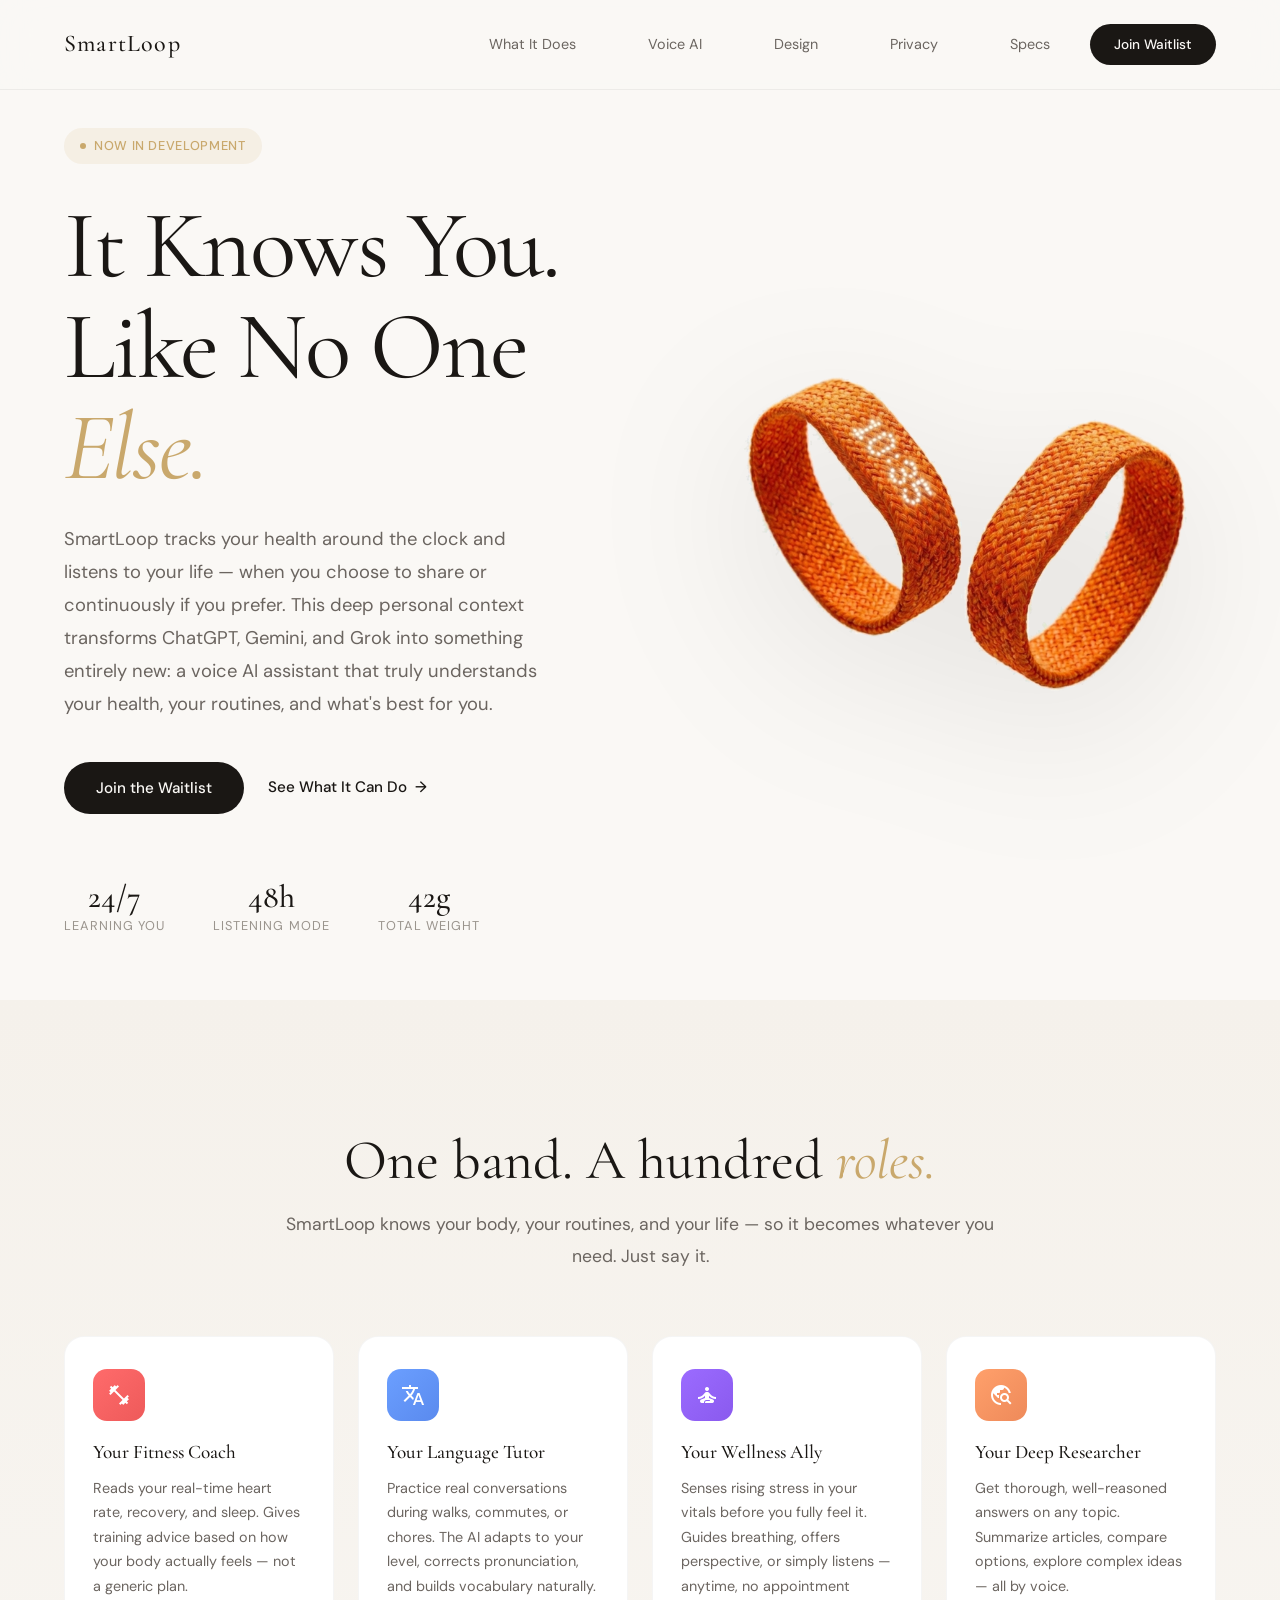
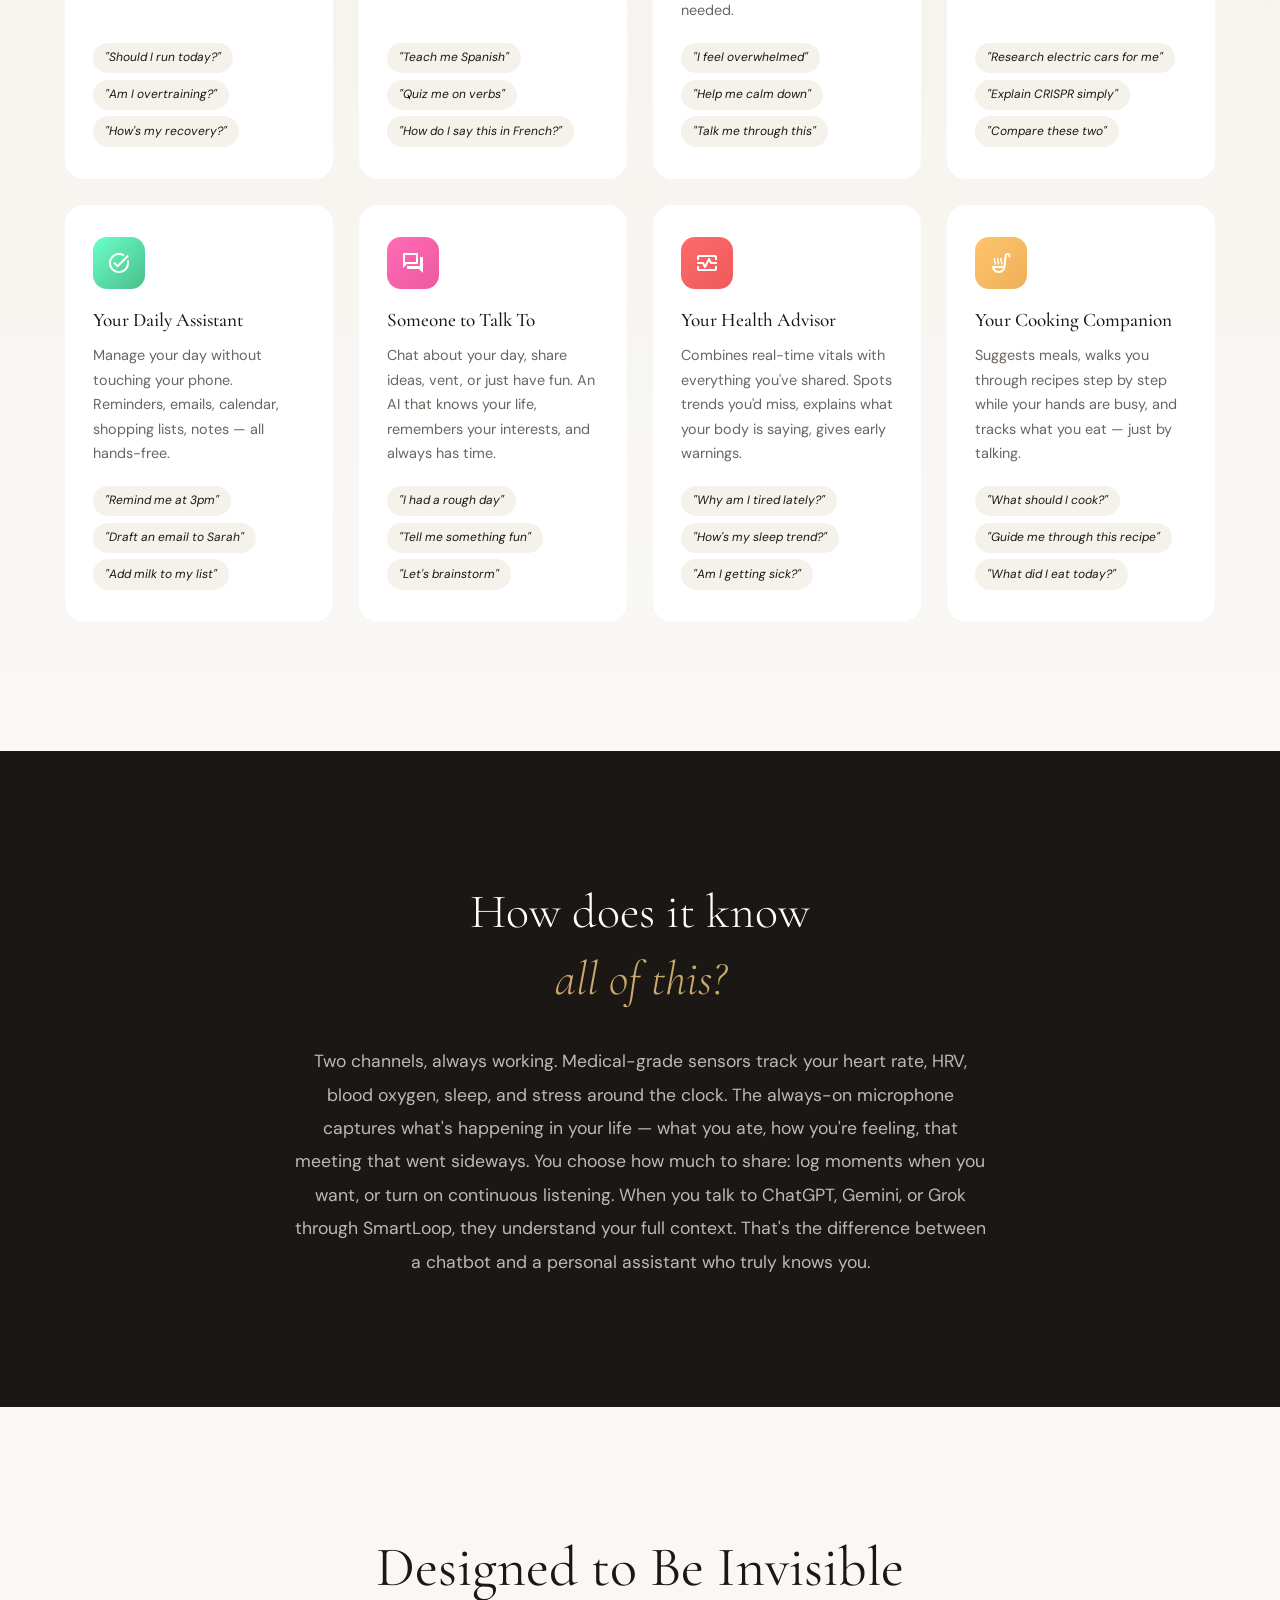
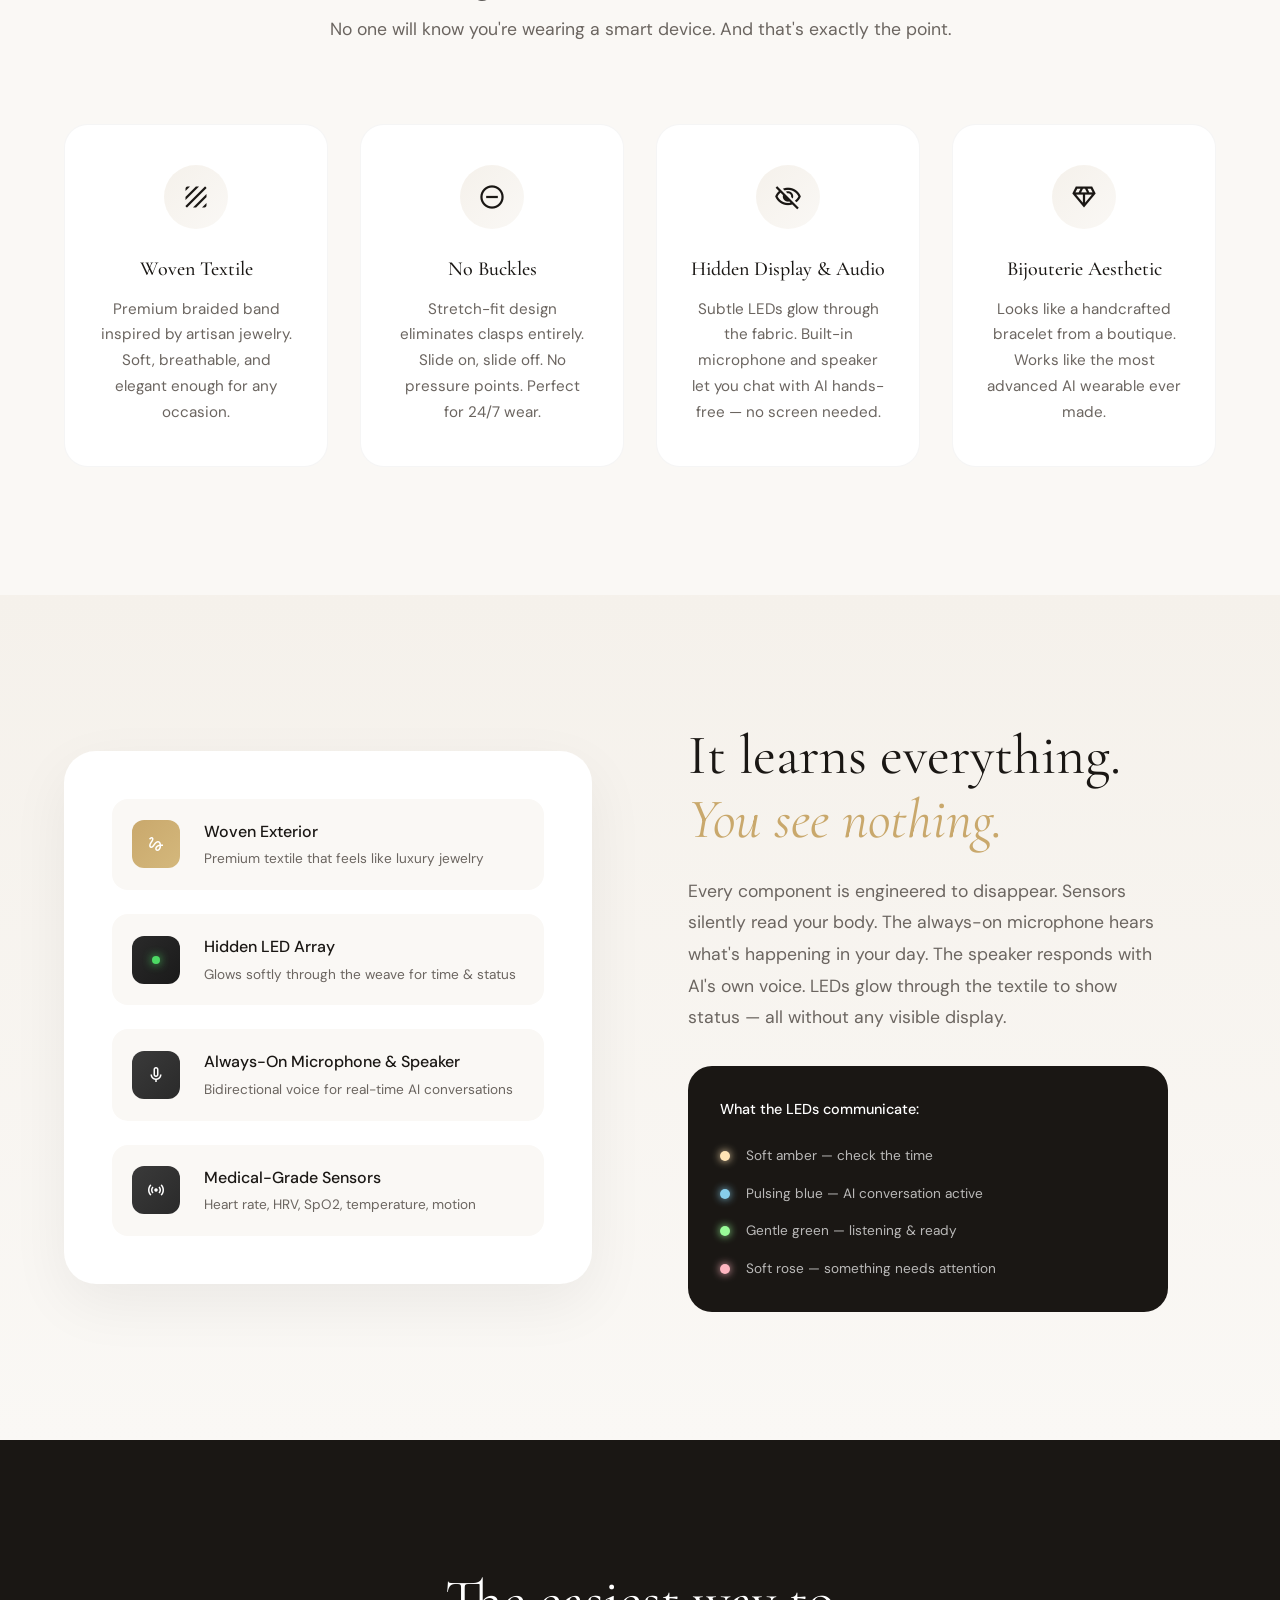
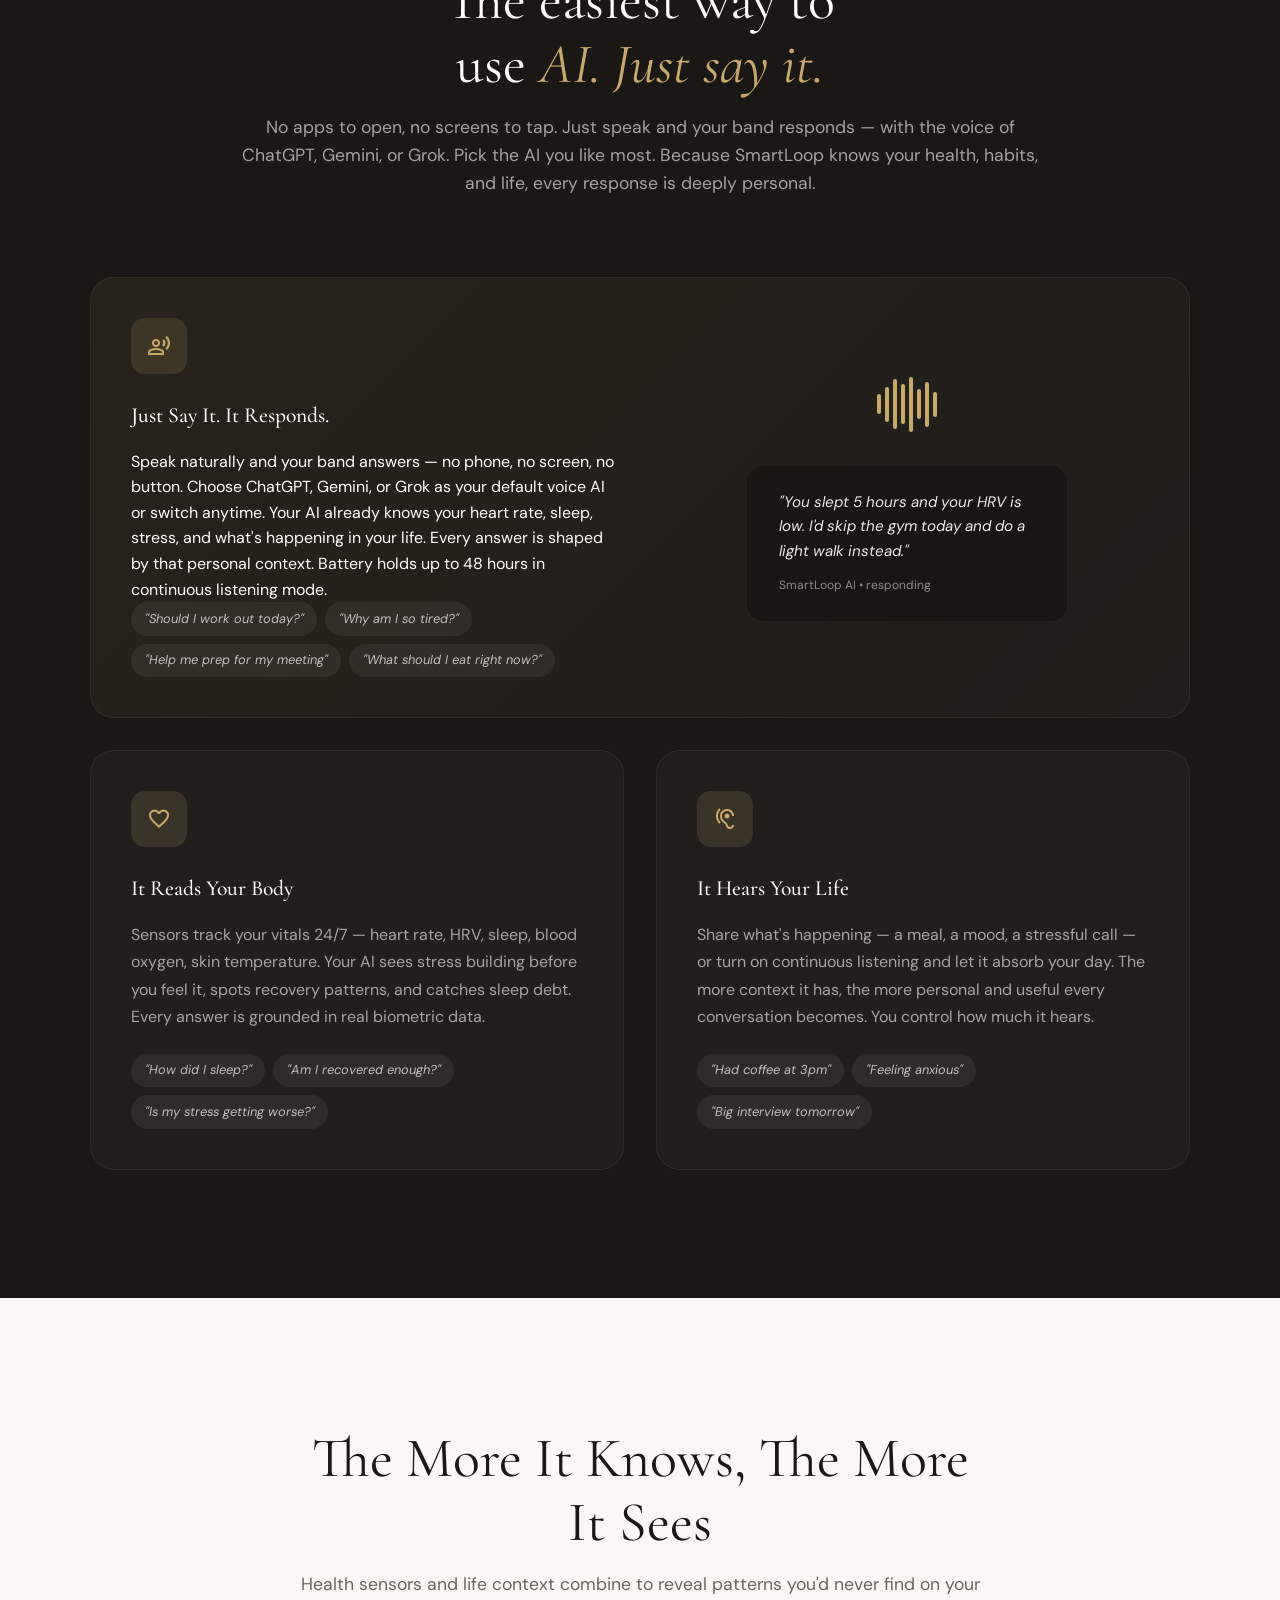
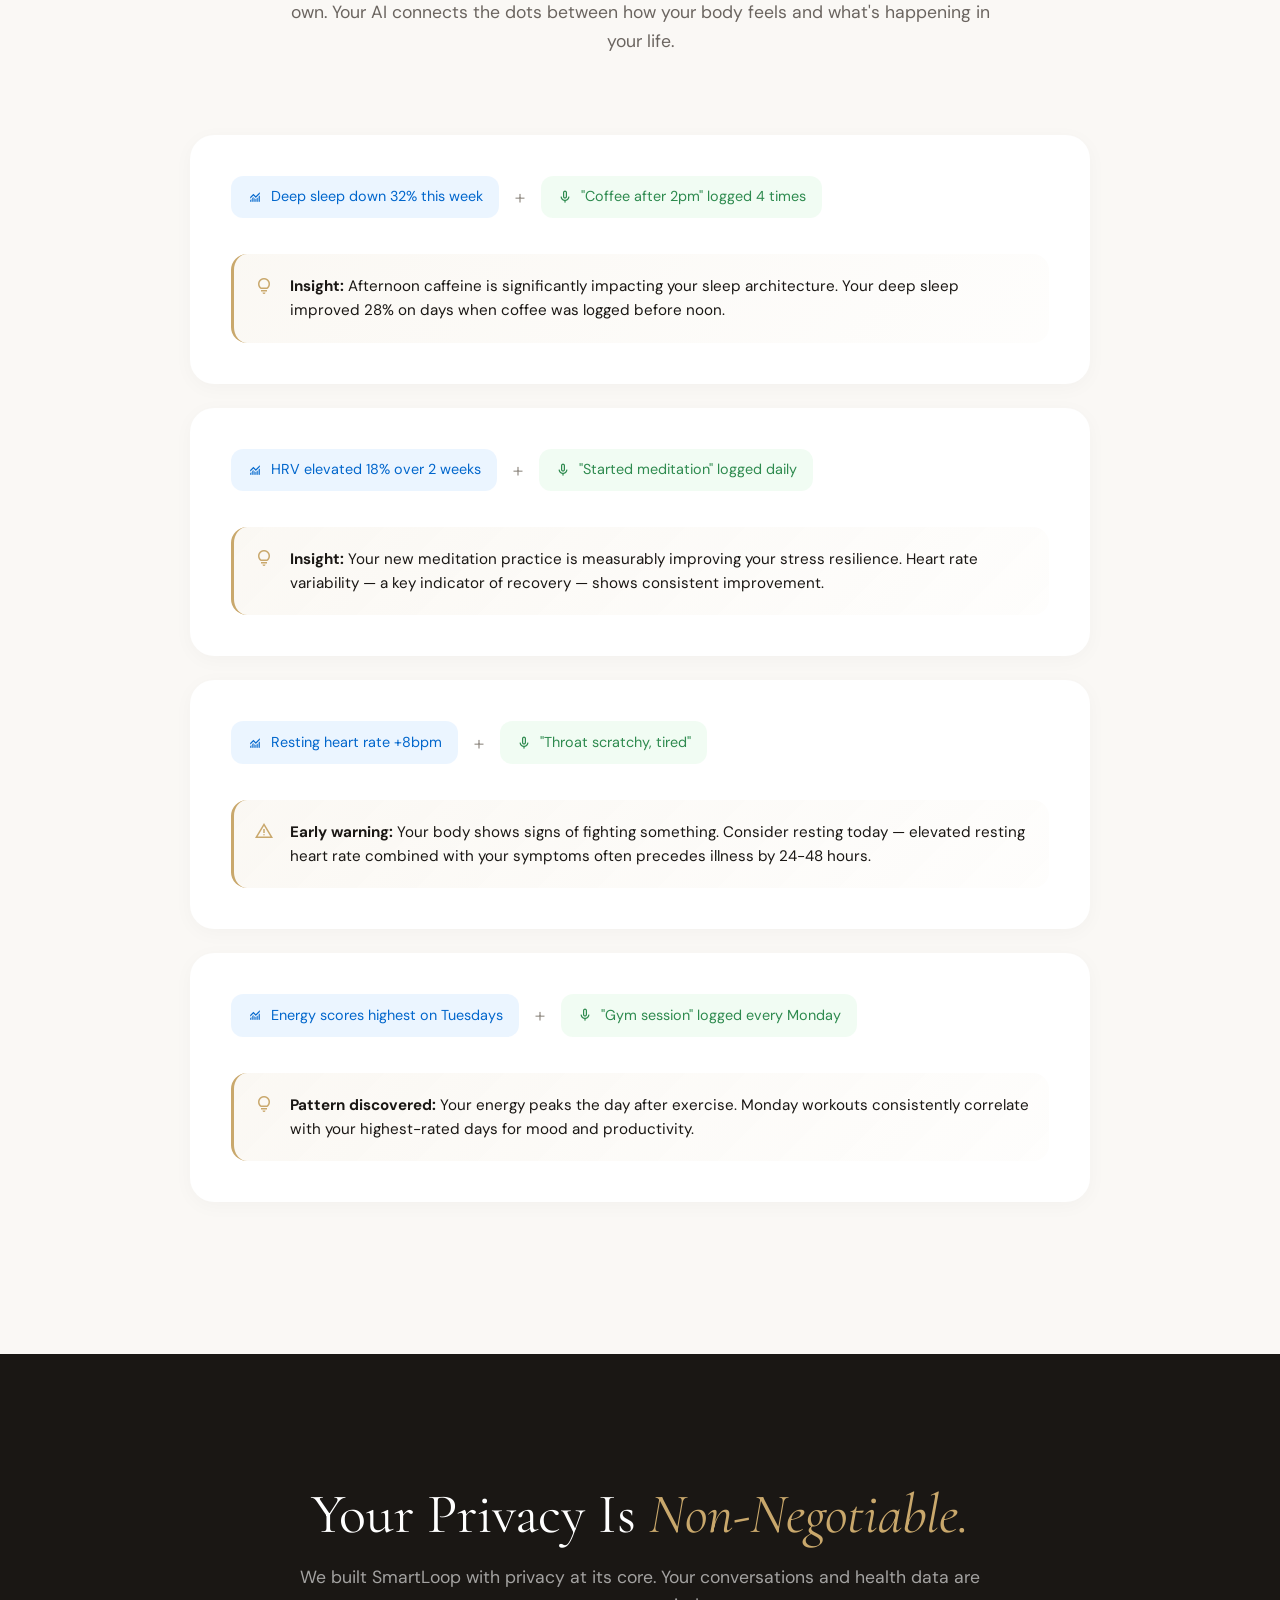
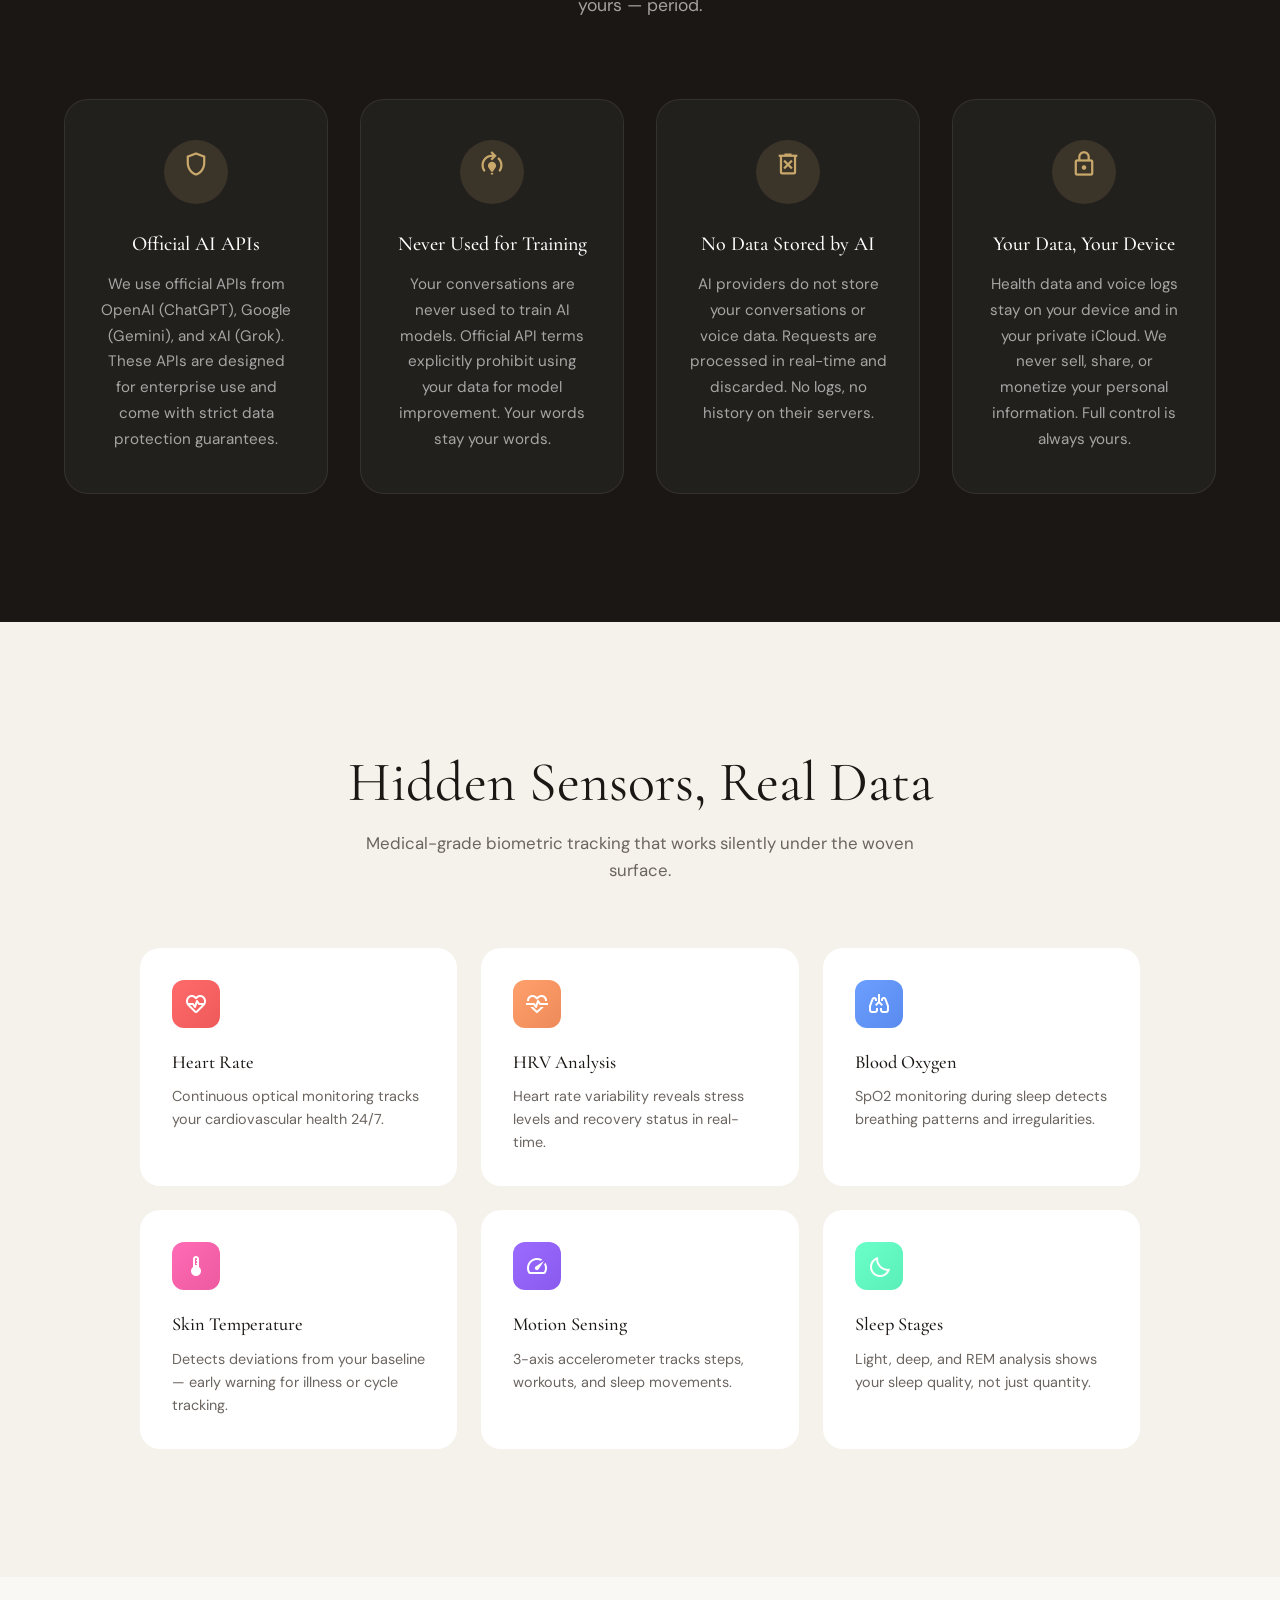
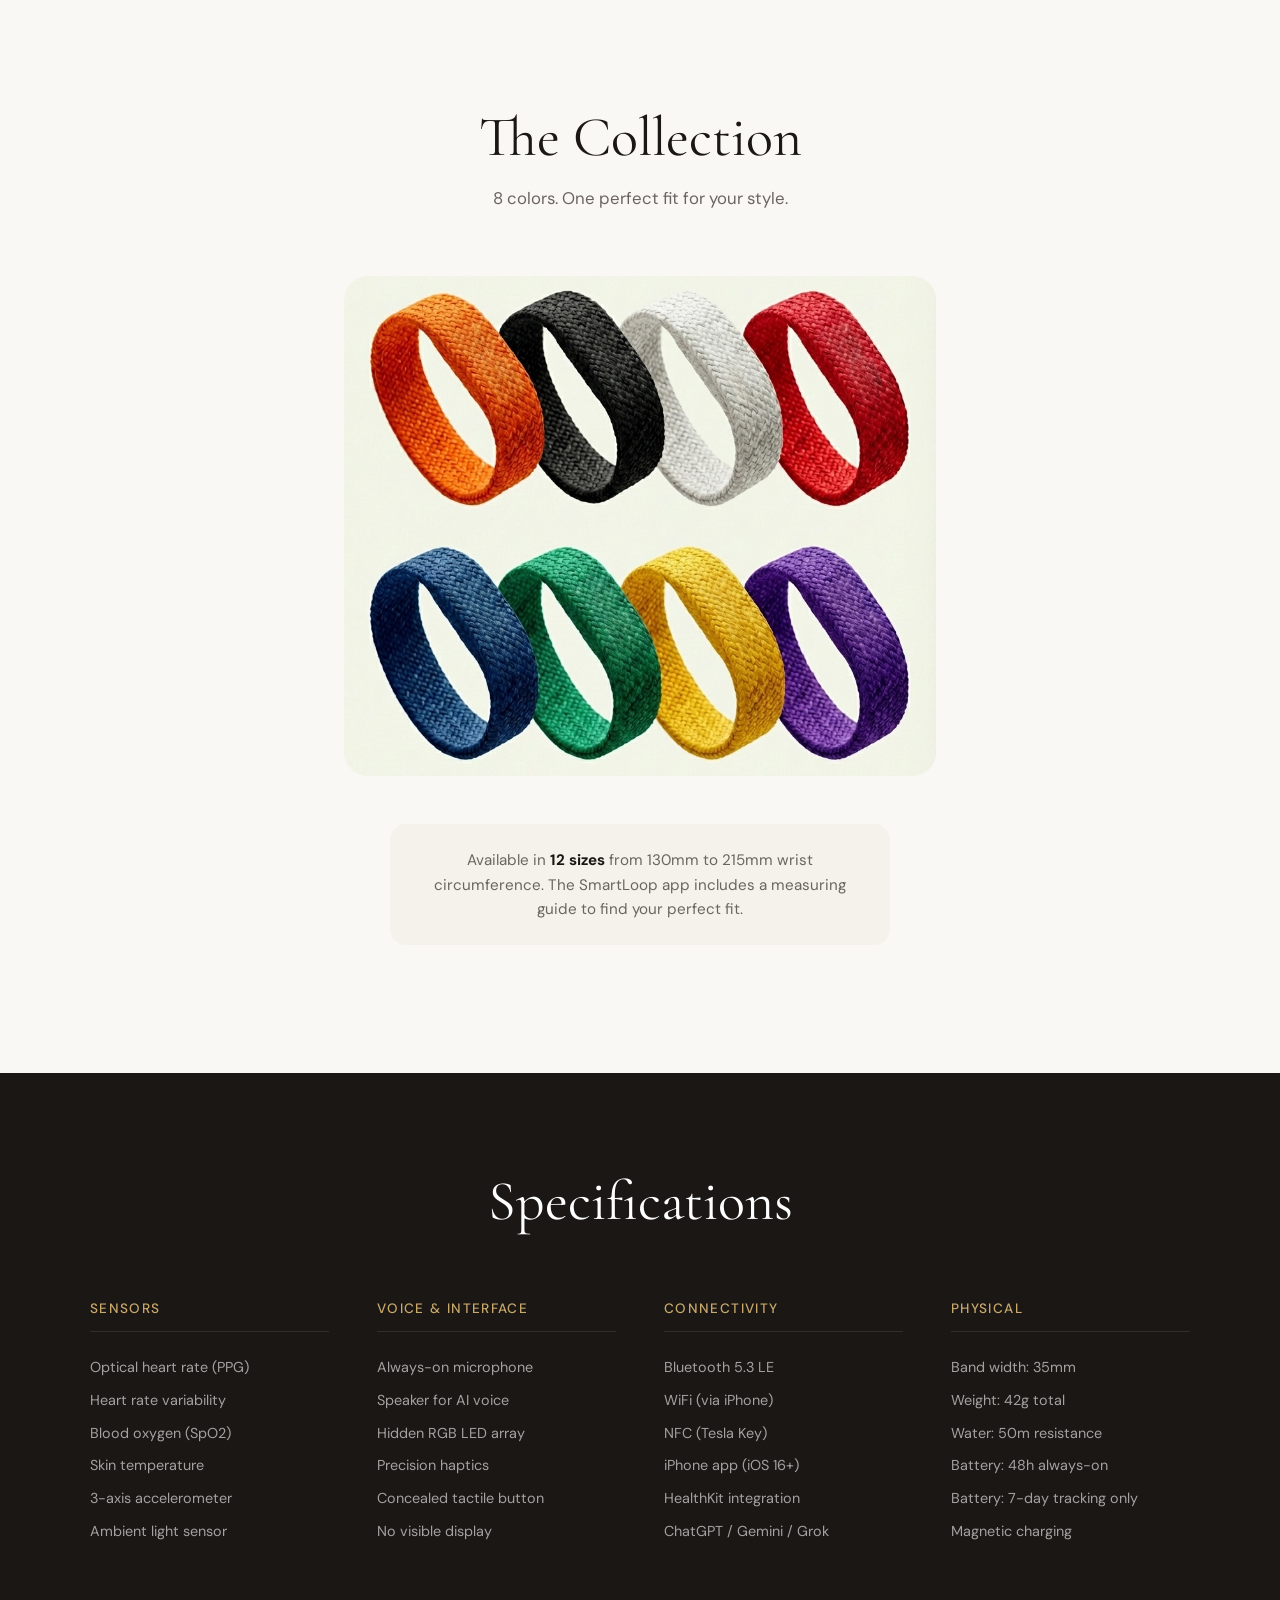
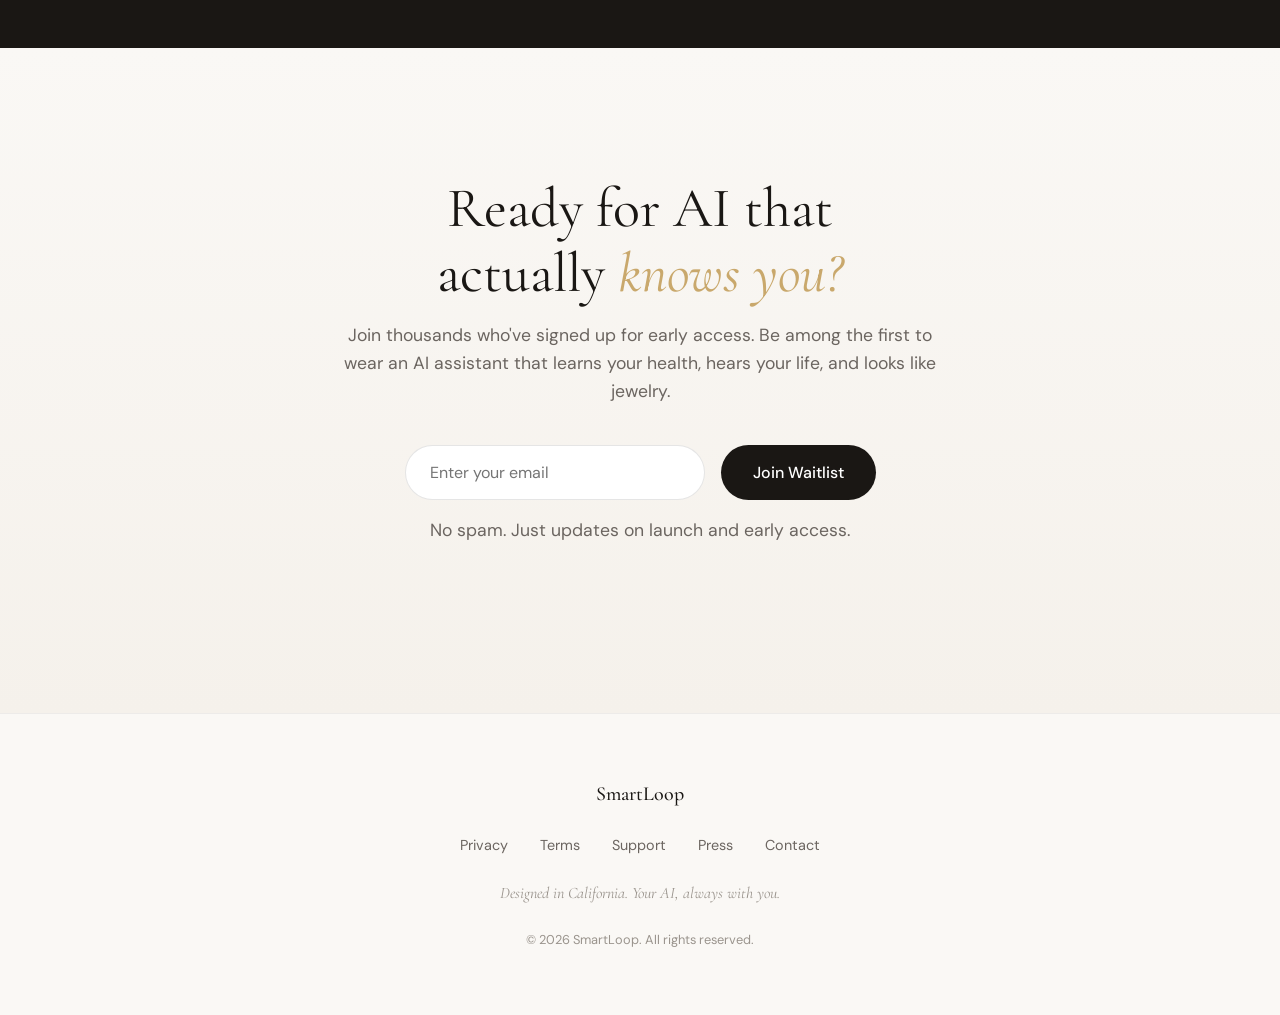
==== commit ce8218c8: "Update specs: band width 35mm, weight 42g Co-authored-by: Cursor <cursoragent@cursor.com>" ====
--- a/index.html
+++ b/index.html
@@ -1618,7 +1618,7 @@
                     <span class="hero-feature-label">Listening Mode</span>
                 </div>
                 <div class="hero-feature">
-                    <span class="hero-feature-value">26g</span>
+                    <span class="hero-feature-value">42g</span>
                     <span class="hero-feature-label">Total Weight</span>
                 </div>
             </div>
@@ -2140,8 +2140,8 @@
             <div class="spec-column">
                 <h3>Physical</h3>
                 <ul>
-                    <li>Band width: 24mm</li>
-                    <li>Weight: 26g total</li>
+                    <li>Band width: 35mm</li>
+                    <li>Weight: 42g total</li>
                     <li>Water: 50m resistance</li>
                     <li>Battery: 48h always-on</li>
                     <li>Battery: 7-day tracking only</li>
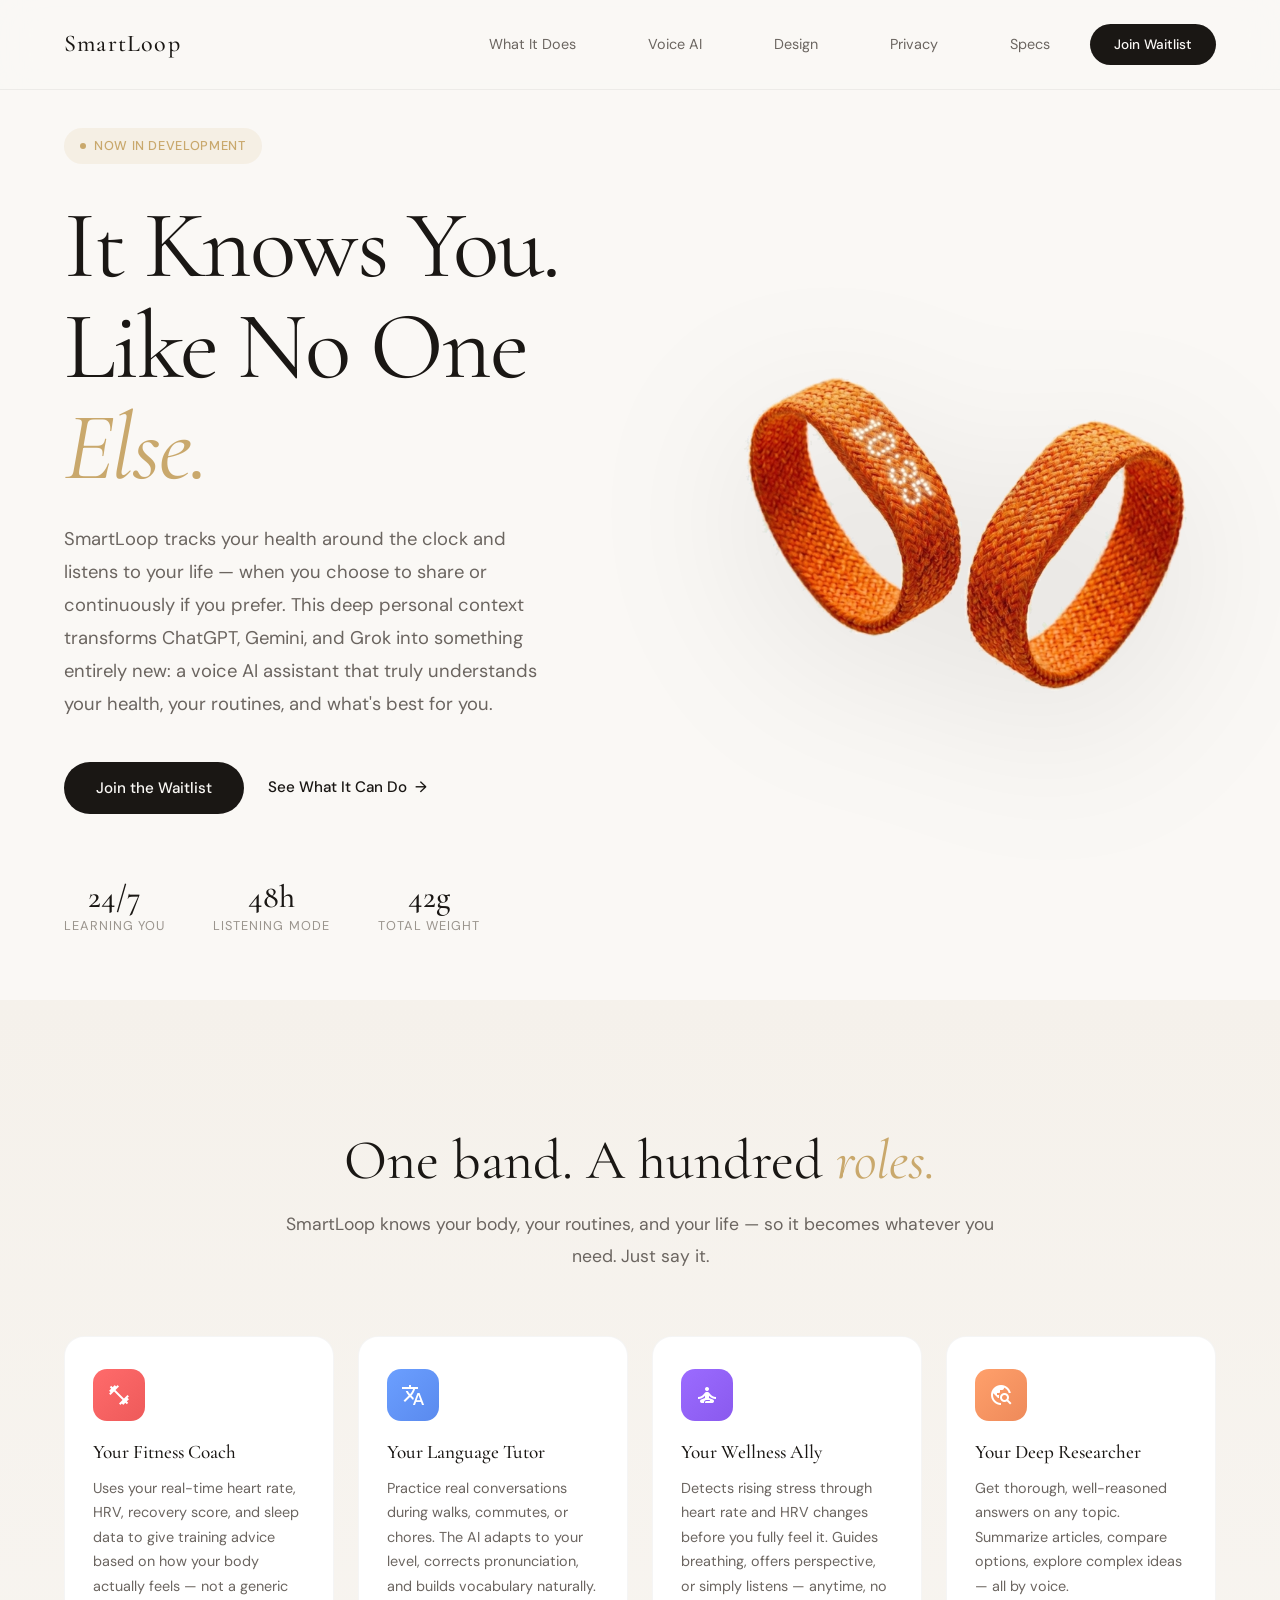
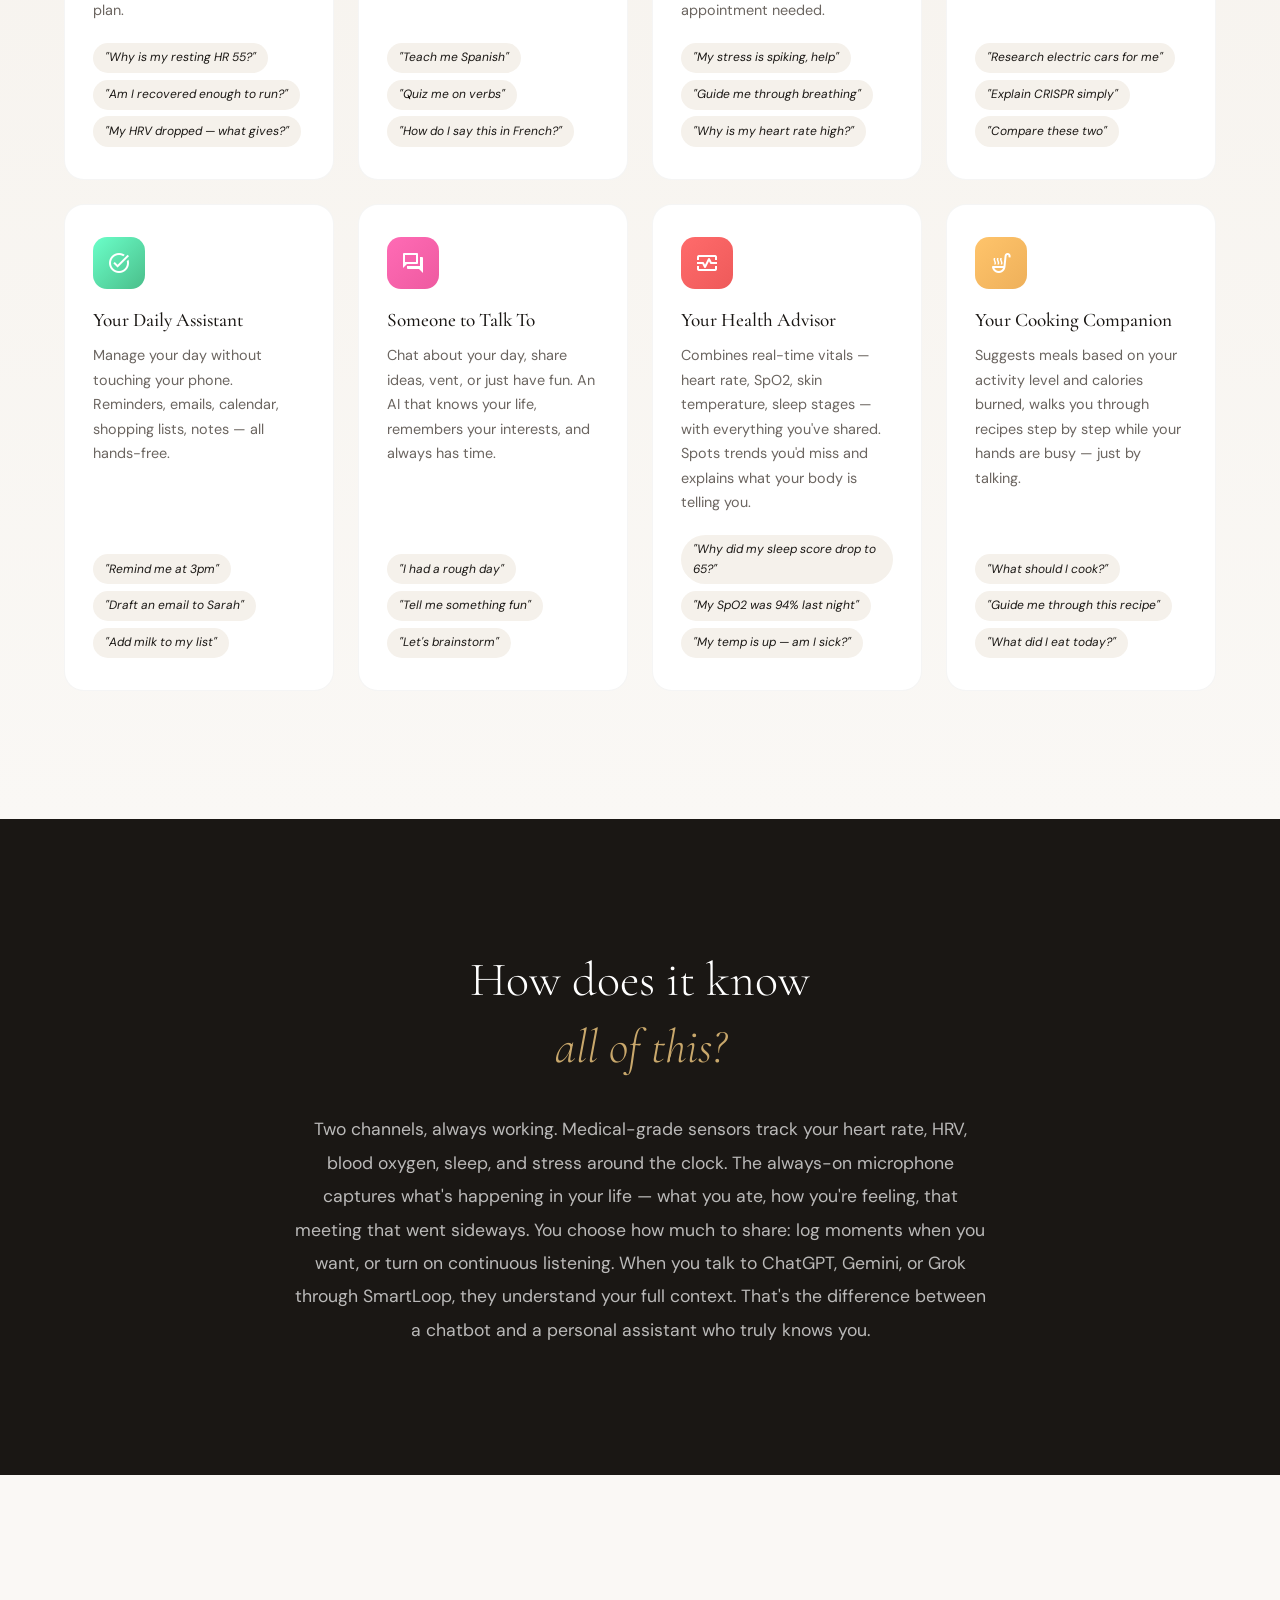
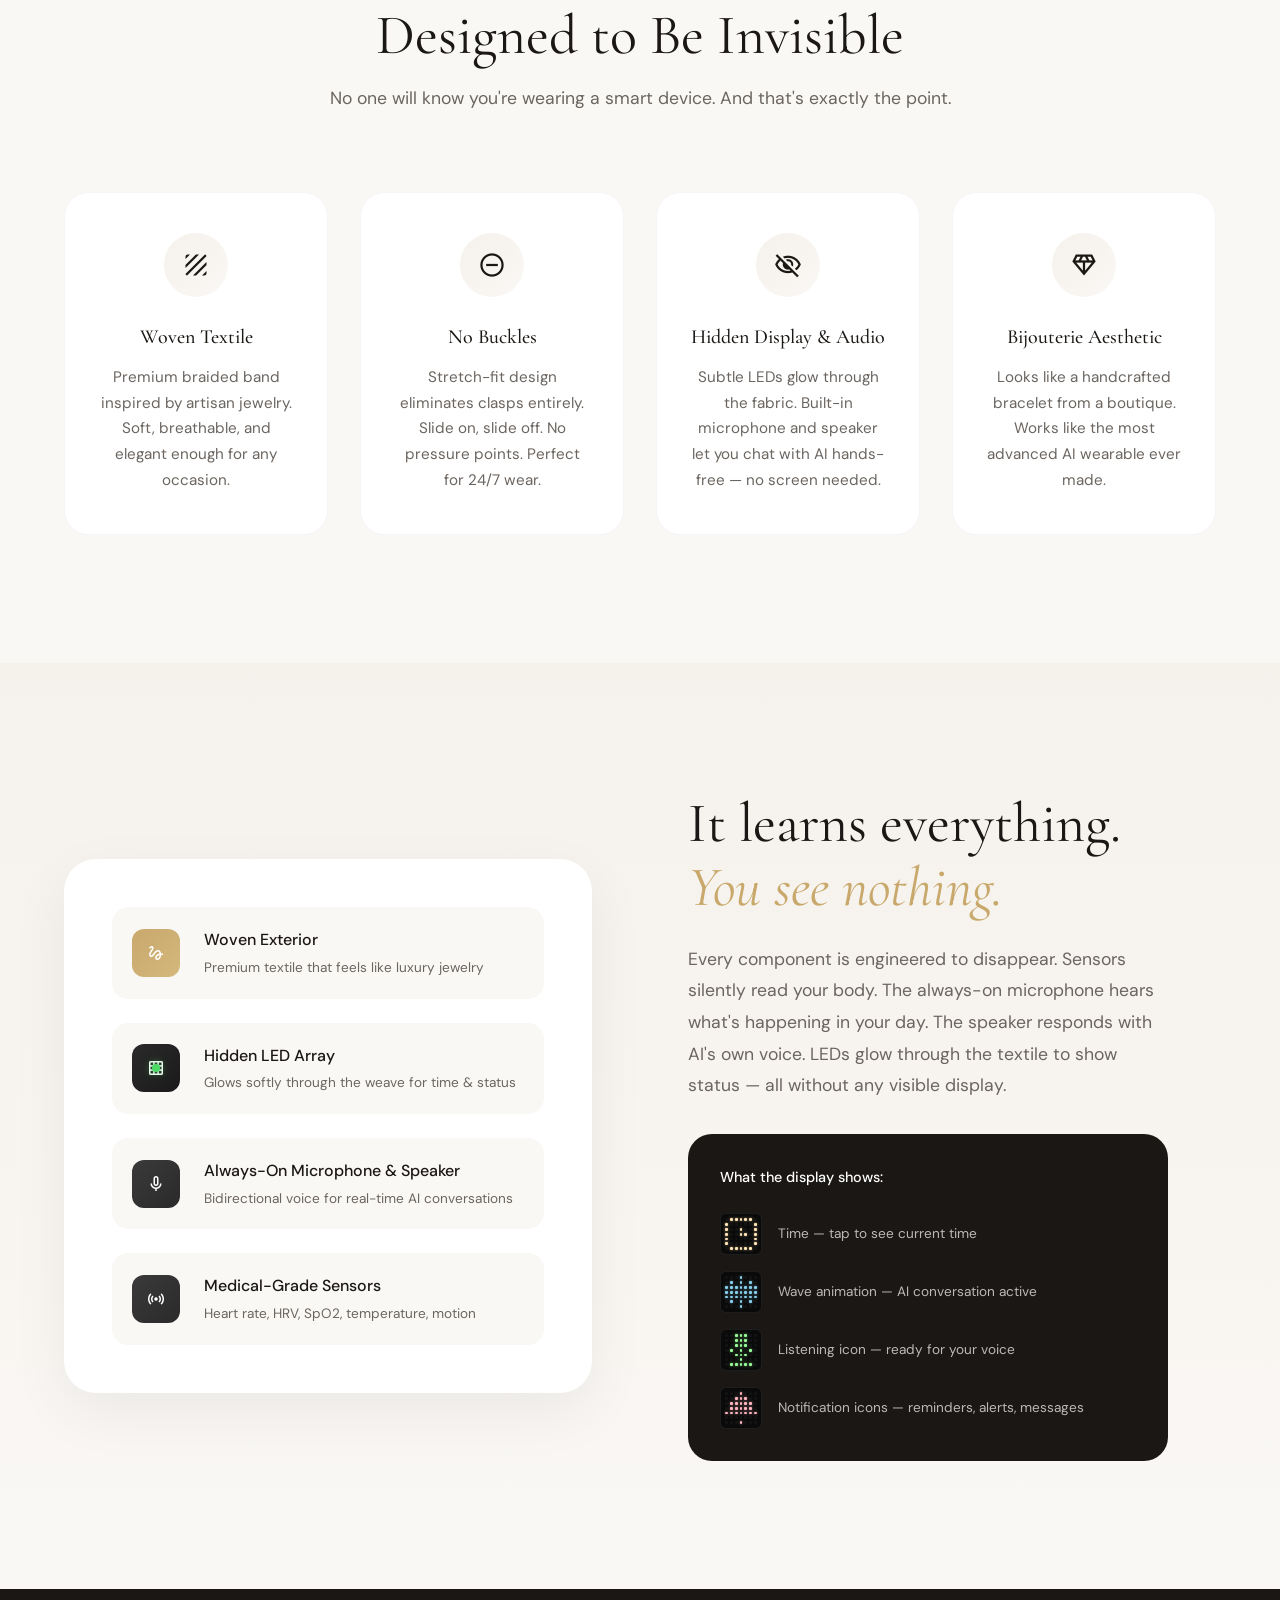
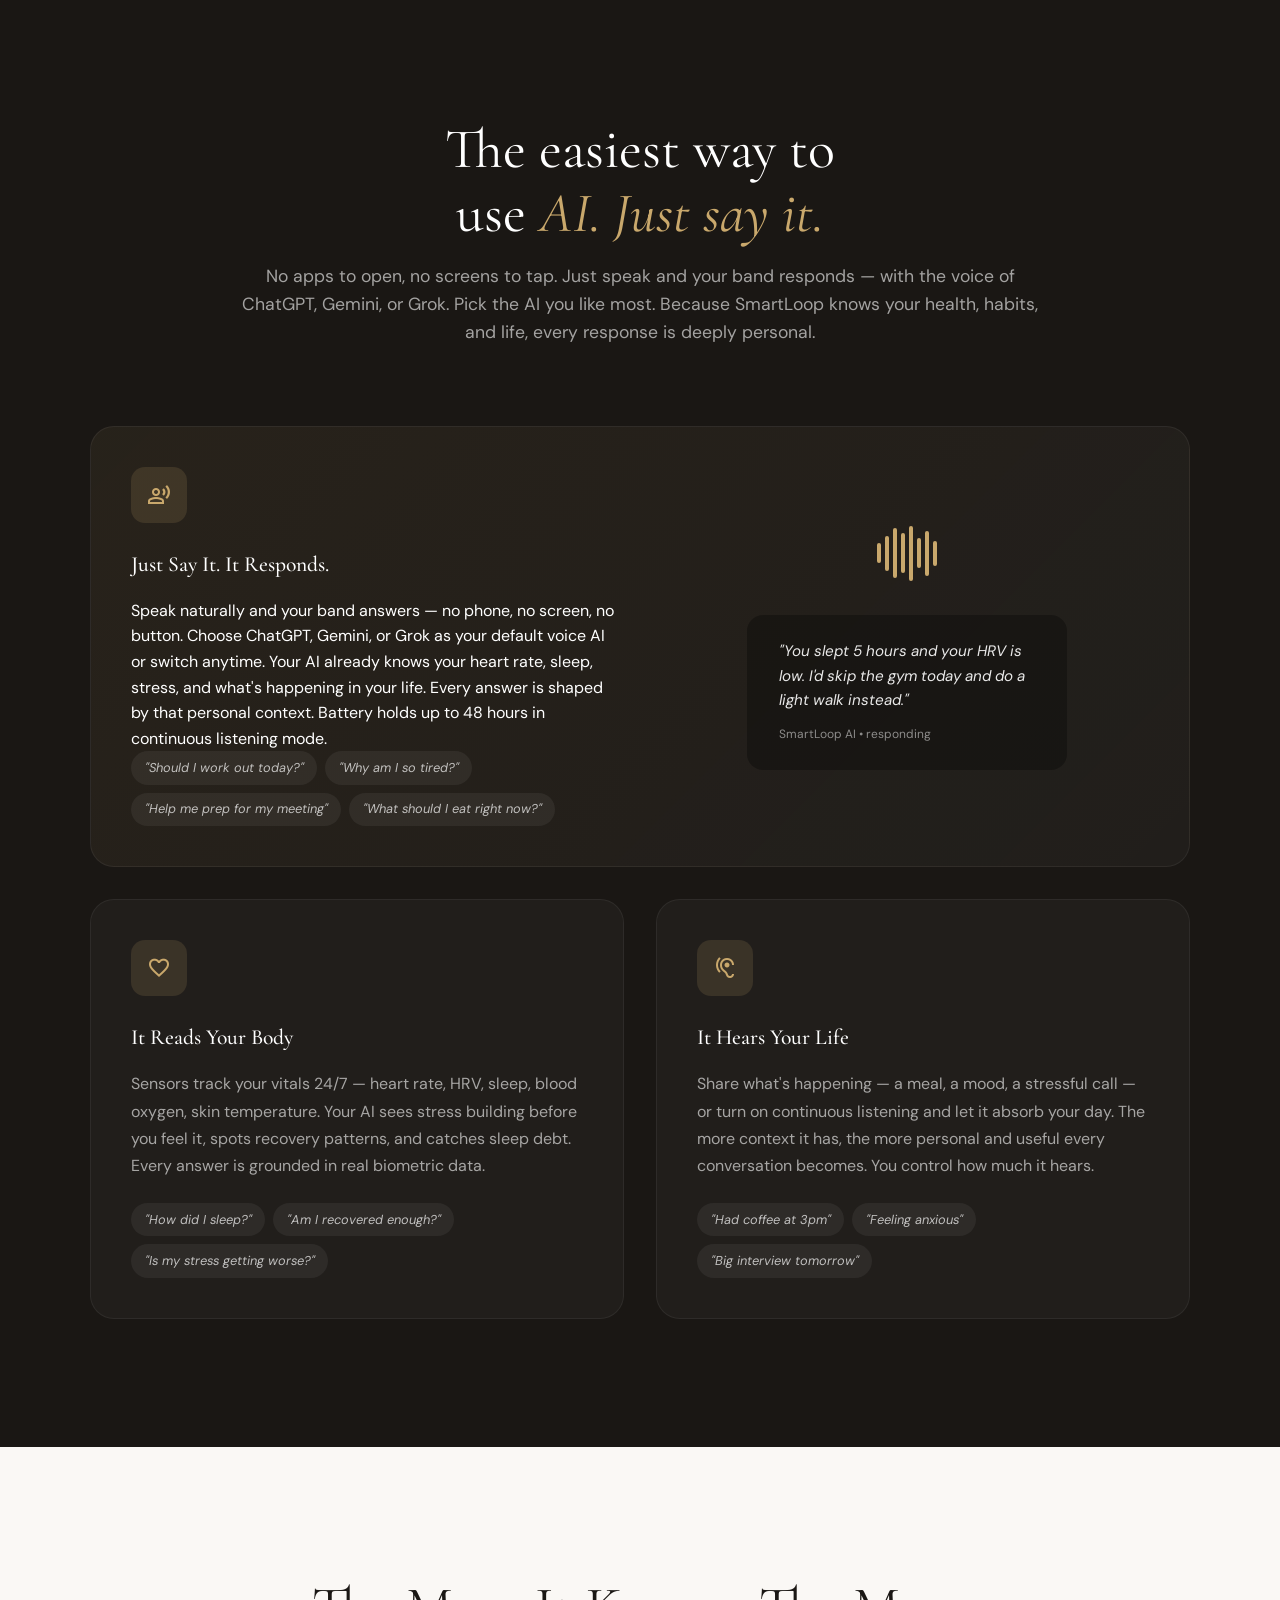
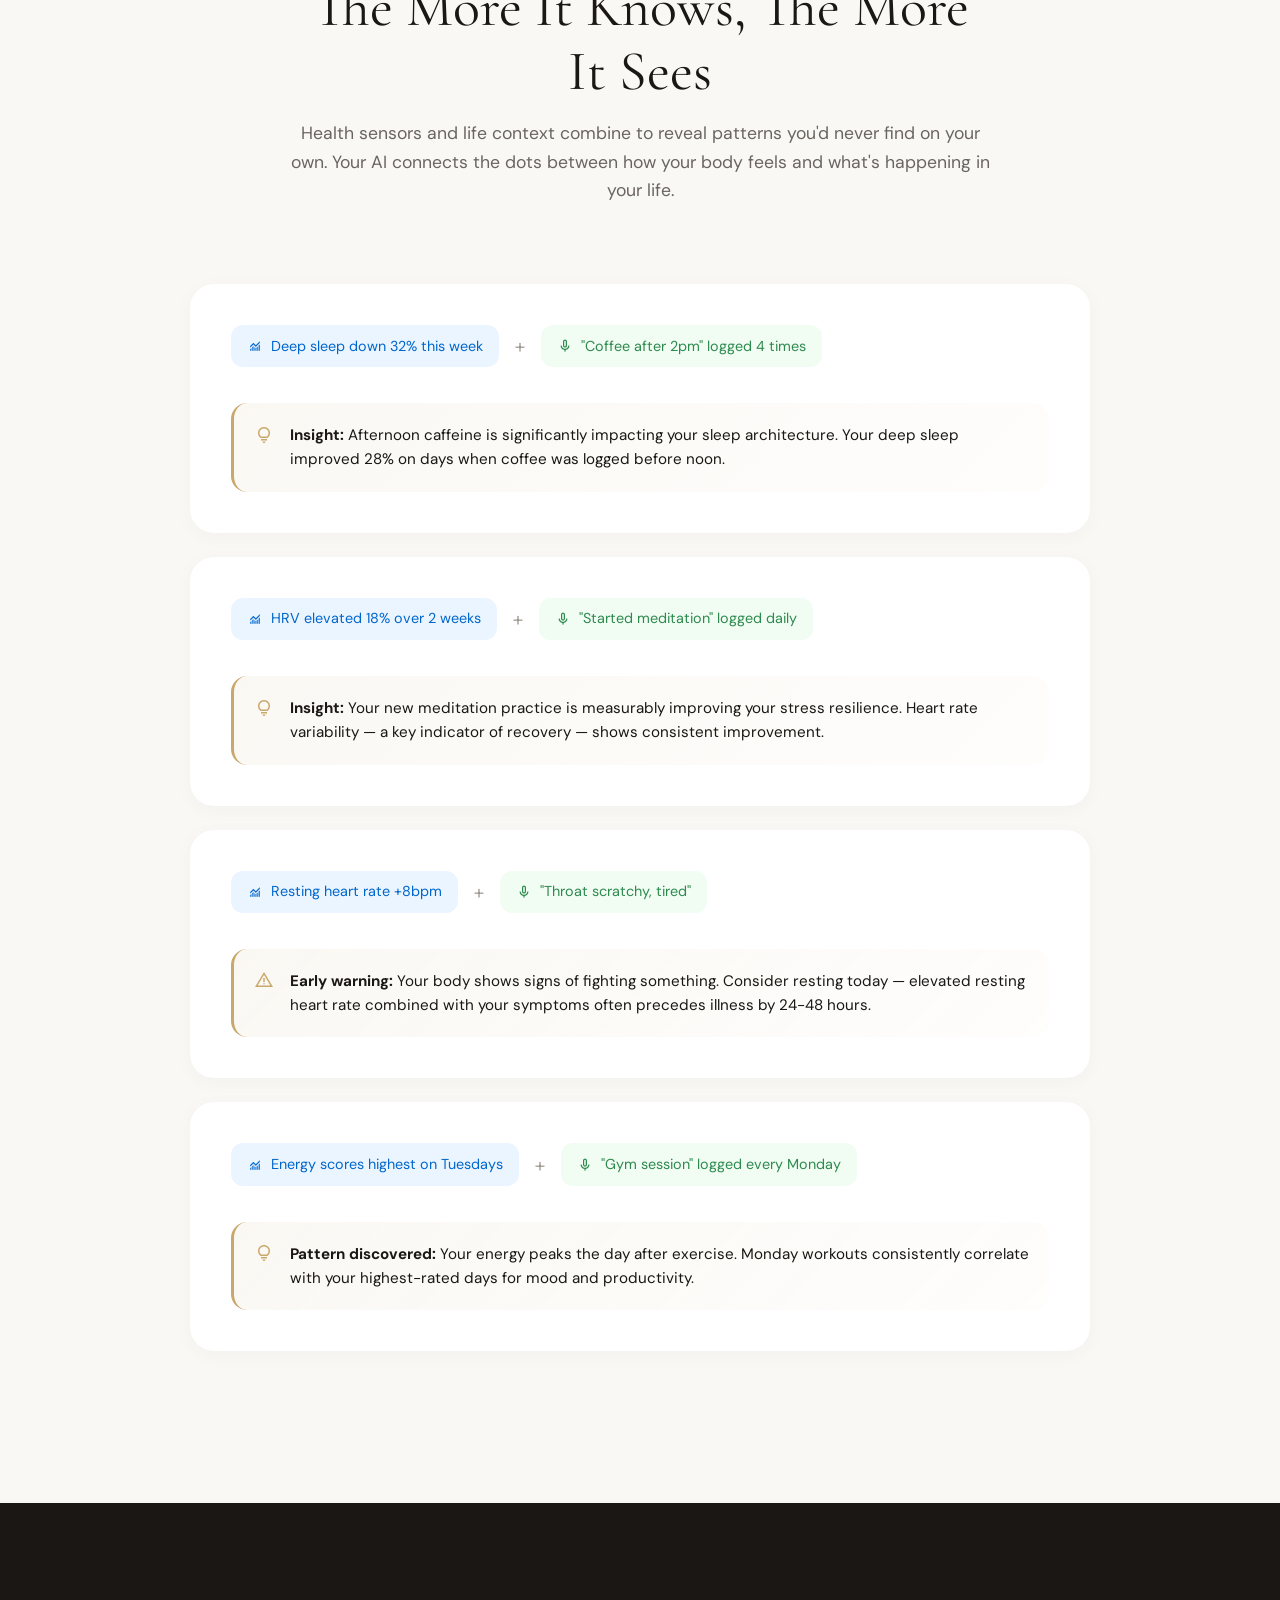
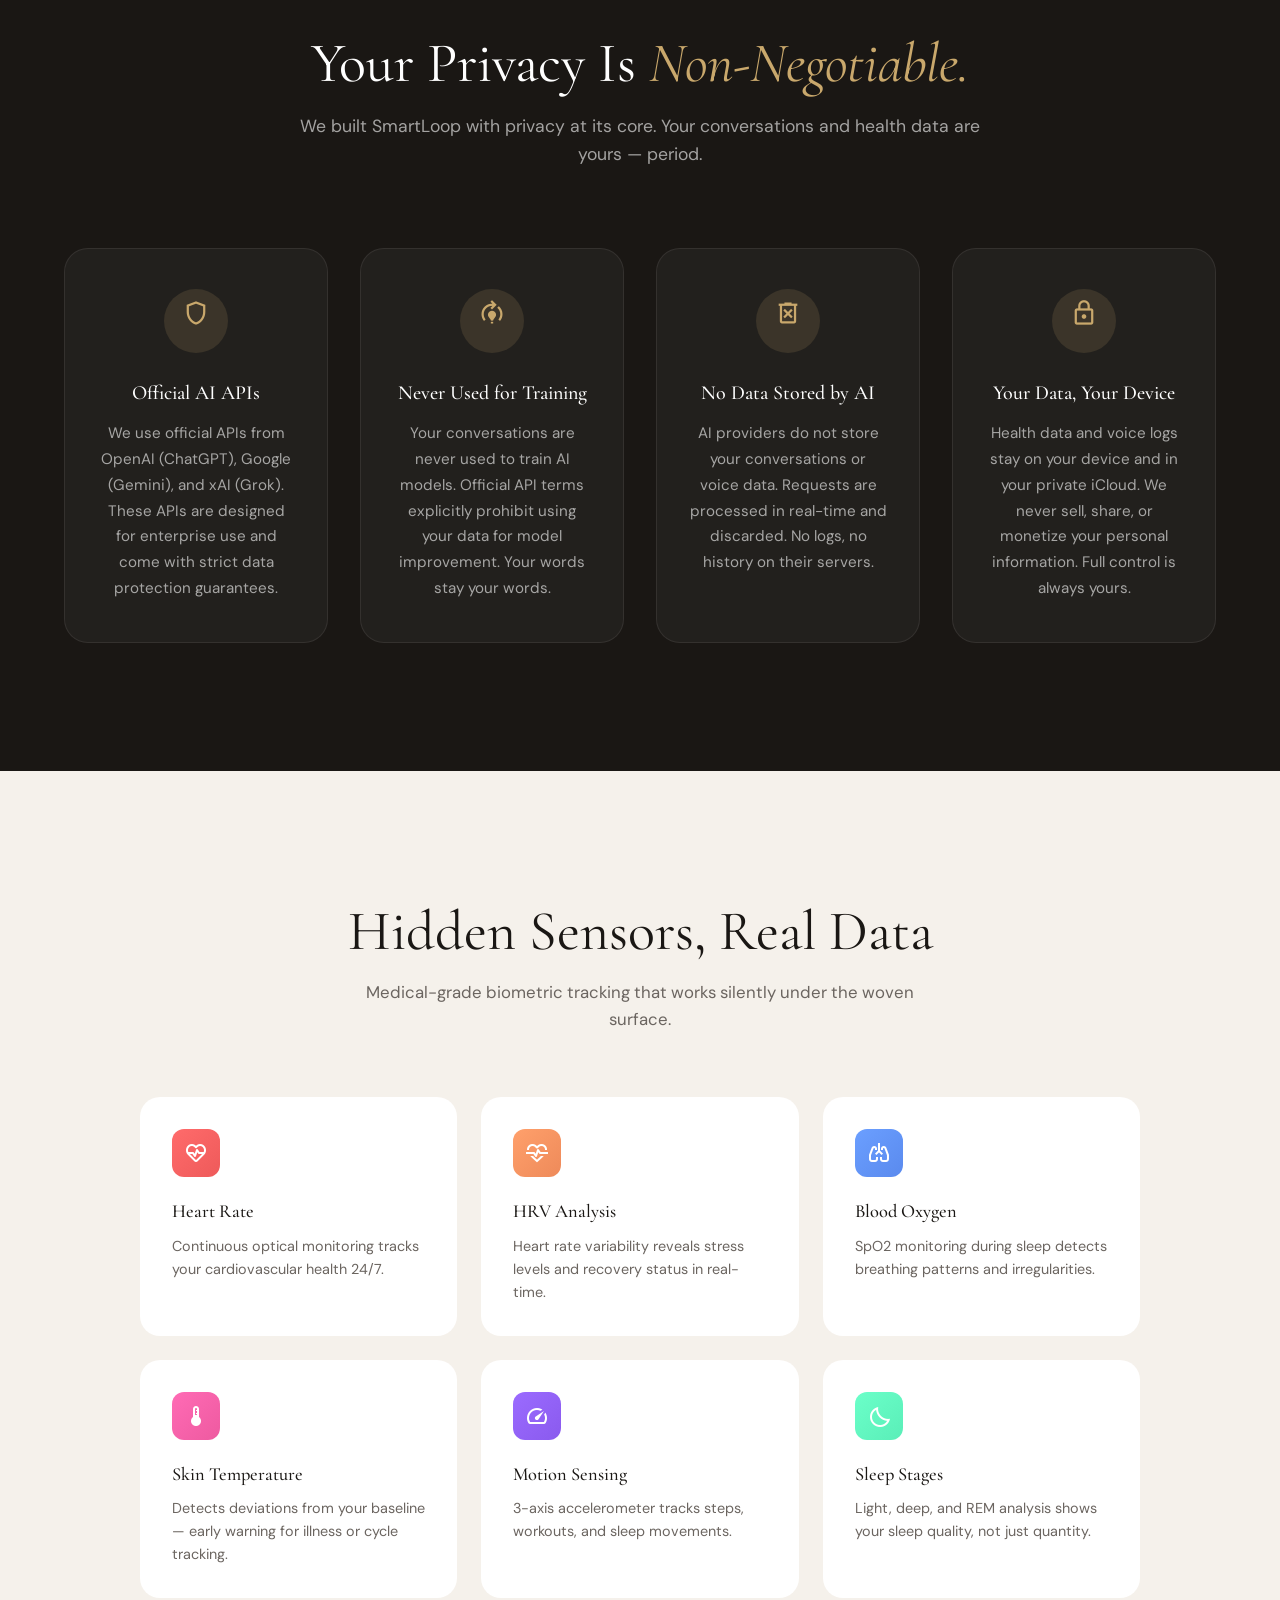
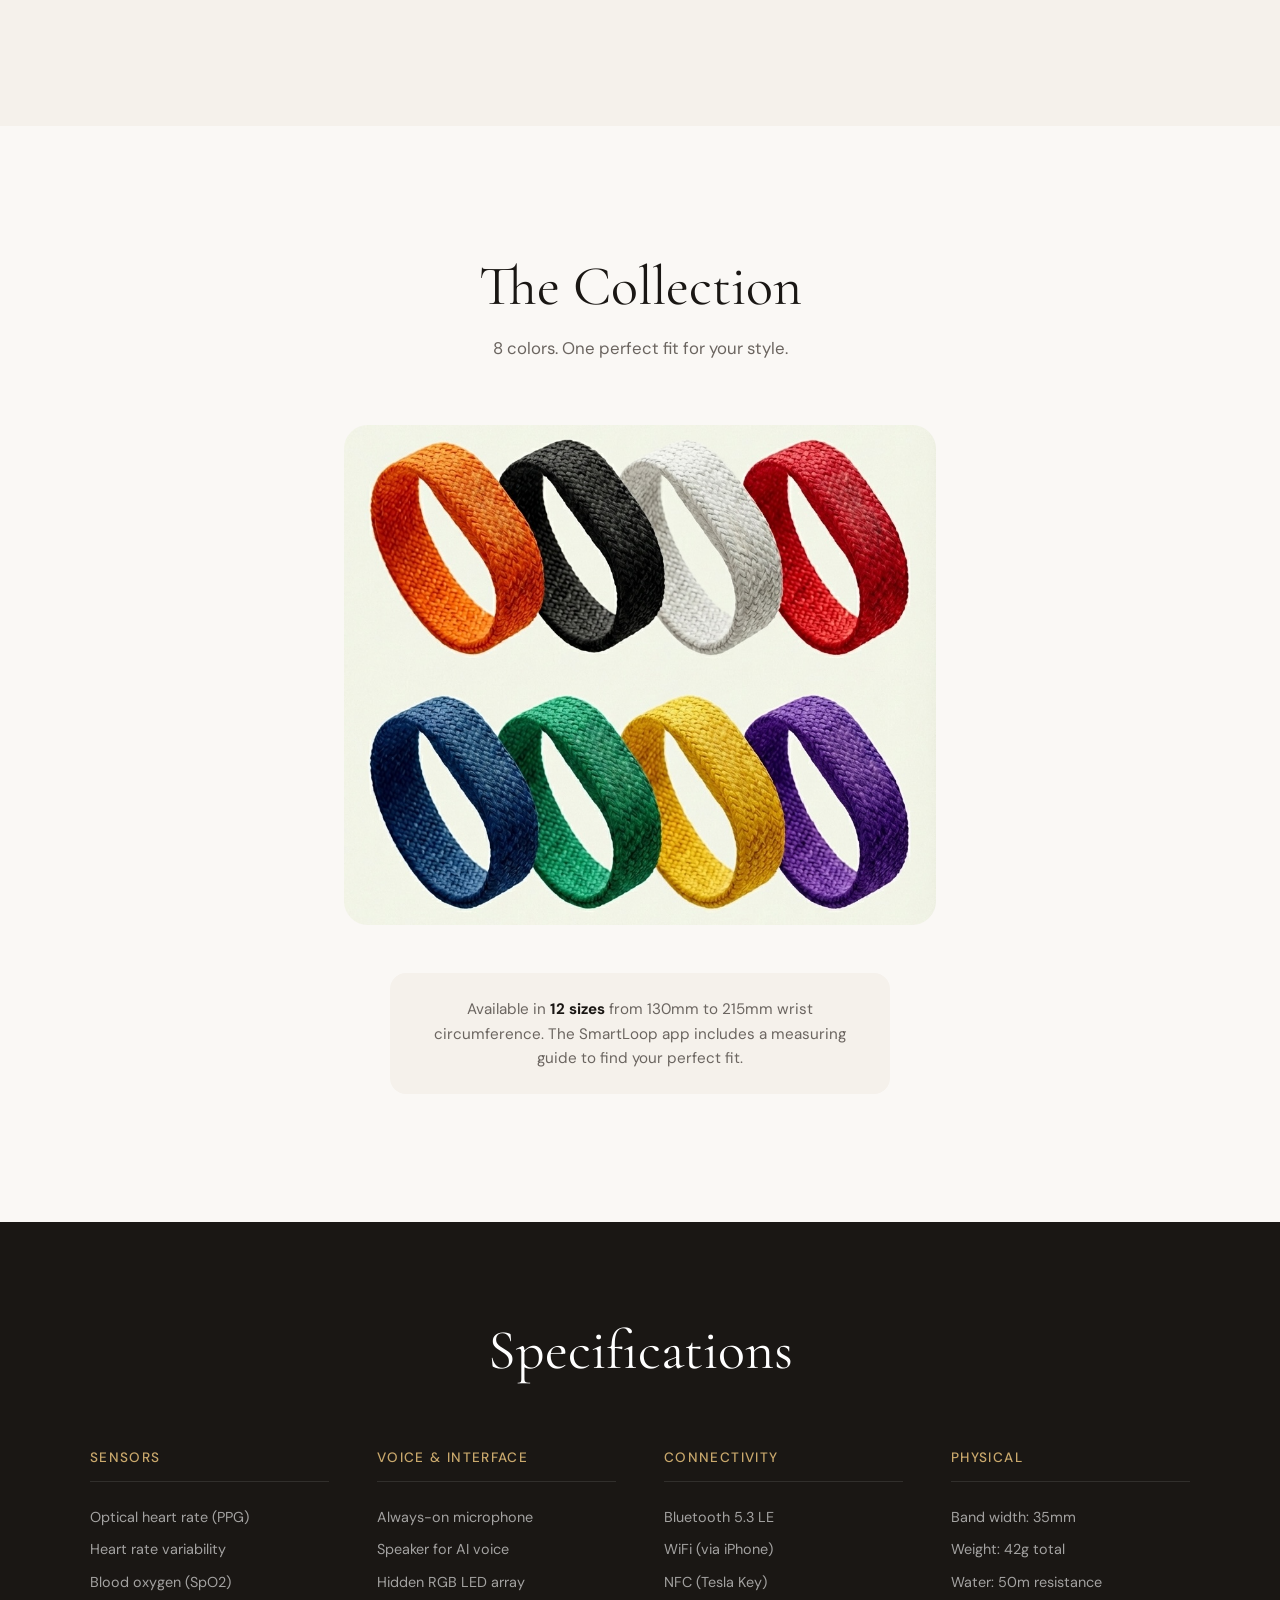
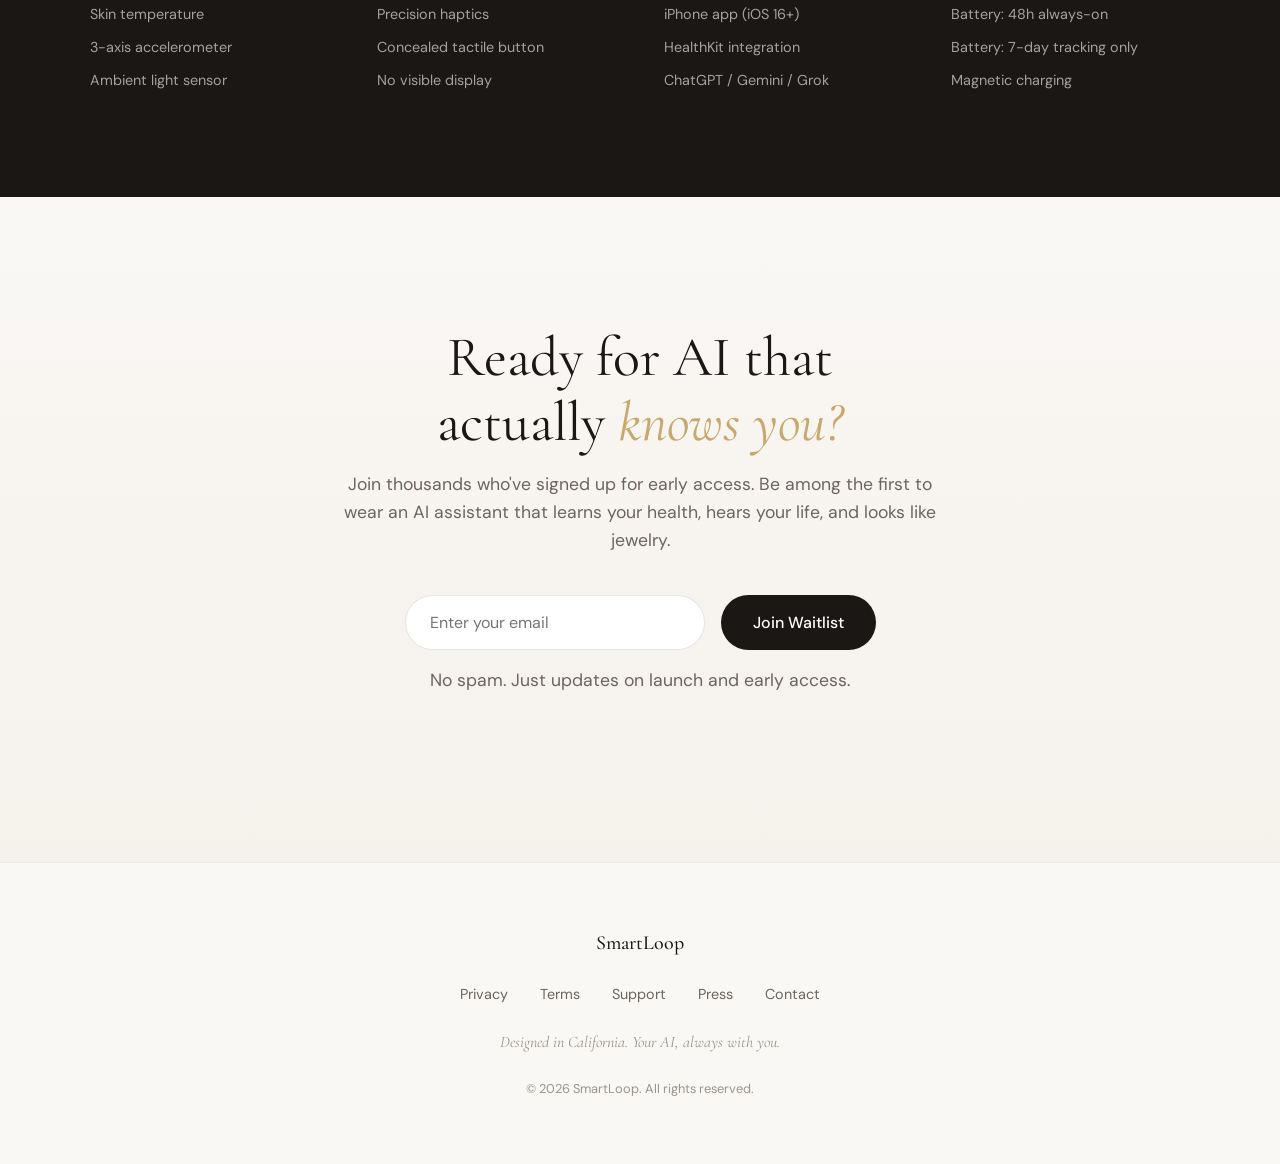
==== commit 99f092e8: "Use cases: sensor-data prompts; matrix LED display updates - Add explicit sensor examples in use cas" ====
--- a/index.html
+++ b/index.html
@@ -712,18 +712,49 @@
             gap: 1rem;
         }
 
-        .led-dot {
-            width: 10px;
-            height: 10px;
-            border-radius: 50%;
-        }
-
-        .led-dot.time { background: #FFE4B5; box-shadow: 0 0 8px #FFE4B5; }
-        .led-dot.recording { background: #87CEEB; box-shadow: 0 0 8px #87CEEB; animation: led-pulse 1s infinite; }
-        .led-dot.health { background: #98FB98; box-shadow: 0 0 8px #98FB98; }
-        .led-dot.alert { background: #FFB6C1; box-shadow: 0 0 8px #FFB6C1; }
-
-        .led-state span {
+        .led-matrix {
+            display: grid;
+            grid-template-columns: repeat(7, 1fr);
+            grid-template-rows: repeat(7, 1fr);
+            width: 42px;
+            height: 42px;
+            min-width: 42px;
+            gap: 2px;
+            background: #0a0a0a;
+            border-radius: 6px;
+            padding: 4px;
+            border: 1px solid rgba(255,255,255,0.08);
+        }
+
+        .led-matrix .px {
+            width: 100%;
+            aspect-ratio: 1;
+            border-radius: 1px;
+            background: rgba(255,255,255,0.04);
+        }
+
+        .led-matrix .px.on {
+            border-radius: 1px;
+        }
+
+        .led-matrix.time .px.on { background: #FFE4B5; box-shadow: 0 0 3px rgba(255,228,181,0.6); }
+        .led-matrix.recording .px.on { background: #87CEEB; box-shadow: 0 0 3px rgba(135,206,235,0.6); }
+        .led-matrix.health .px.on { background: #98FB98; box-shadow: 0 0 3px rgba(152,251,152,0.6); }
+        .led-matrix.alert .px.on { background: #FFB6C1; box-shadow: 0 0 3px rgba(255,182,193,0.6); }
+
+        .led-matrix.recording .px.on {
+            animation: matrix-pulse 1.2s ease-in-out infinite;
+        }
+        .led-matrix.recording .px.on:nth-child(odd) {
+            animation-delay: 0.15s;
+        }
+
+        @keyframes matrix-pulse {
+            0%, 100% { opacity: 1; }
+            50% { opacity: 0.4; }
+        }
+
+        .led-state span:last-child {
             color: rgba(255,255,255,0.7);
             font-size: 0.85rem;
         }
@@ -1640,11 +1671,11 @@
                     <span class="material-symbols-outlined">fitness_center</span>
                 </div>
                 <h3>Your Fitness Coach</h3>
-                <p>Reads your real-time heart rate, recovery, and sleep. Gives training advice based on how your body actually feels — not a generic plan.</p>
+                <p>Uses your real-time heart rate, HRV, recovery score, and sleep data to give training advice based on how your body actually feels — not a generic plan.</p>
                 <div class="use-case-prompts">
-                    <span class="use-case-prompt">"Should I run today?"</span>
-                    <span class="use-case-prompt">"Am I overtraining?"</span>
-                    <span class="use-case-prompt">"How's my recovery?"</span>
+                    <span class="use-case-prompt">"Why is my resting HR 55?"</span>
+                    <span class="use-case-prompt">"Am I recovered enough to run?"</span>
+                    <span class="use-case-prompt">"My HRV dropped — what gives?"</span>
                 </div>
             </div>
             <div class="use-case-card">
@@ -1664,11 +1695,11 @@
                     <span class="material-symbols-outlined">self_improvement</span>
                 </div>
                 <h3>Your Wellness Ally</h3>
-                <p>Senses rising stress in your vitals before you fully feel it. Guides breathing, offers perspective, or simply listens — anytime, no appointment needed.</p>
+                <p>Detects rising stress through heart rate and HRV changes before you fully feel it. Guides breathing, offers perspective, or simply listens — anytime, no appointment needed.</p>
                 <div class="use-case-prompts">
-                    <span class="use-case-prompt">"I feel overwhelmed"</span>
-                    <span class="use-case-prompt">"Help me calm down"</span>
-                    <span class="use-case-prompt">"Talk me through this"</span>
+                    <span class="use-case-prompt">"My stress is spiking, help"</span>
+                    <span class="use-case-prompt">"Guide me through breathing"</span>
+                    <span class="use-case-prompt">"Why is my heart rate high?"</span>
                 </div>
             </div>
             <div class="use-case-card">
@@ -1712,11 +1743,11 @@
                     <span class="material-symbols-outlined">monitor_heart</span>
                 </div>
                 <h3>Your Health Advisor</h3>
-                <p>Combines real-time vitals with everything you've shared. Spots trends you'd miss, explains what your body is saying, gives early warnings.</p>
+                <p>Combines real-time vitals — heart rate, SpO2, skin temperature, sleep stages — with everything you've shared. Spots trends you'd miss and explains what your body is telling you.</p>
                 <div class="use-case-prompts">
-                    <span class="use-case-prompt">"Why am I tired lately?"</span>
-                    <span class="use-case-prompt">"How's my sleep trend?"</span>
-                    <span class="use-case-prompt">"Am I getting sick?"</span>
+                    <span class="use-case-prompt">"Why did my sleep score drop to 65?"</span>
+                    <span class="use-case-prompt">"My SpO2 was 94% last night"</span>
+                    <span class="use-case-prompt">"My temp is up — am I sick?"</span>
                 </div>
             </div>
             <div class="use-case-card">
@@ -1724,7 +1755,7 @@
                     <span class="material-symbols-outlined">soup_kitchen</span>
                 </div>
                 <h3>Your Cooking Companion</h3>
-                <p>Suggests meals, walks you through recipes step by step while your hands are busy, and tracks what you eat — just by talking.</p>
+                <p>Suggests meals based on your activity level and calories burned, walks you through recipes step by step while your hands are busy — just by talking.</p>
                 <div class="use-case-prompts">
                     <span class="use-case-prompt">"What should I cook?"</span>
                     <span class="use-case-prompt">"Guide me through this recipe"</span>
@@ -1796,7 +1827,9 @@
                             </div>
                         </div>
                         <div class="tech-layer">
-                            <div class="layer-indicator led"></div>
+                            <div class="layer-indicator led">
+                                <span class="material-symbols-outlined">grid_on</span>
+                            </div>
                             <div class="layer-text">
                                 <h4>Hidden LED Array</h4>
                                 <p>Glows softly through the weave for time & status</p>
@@ -1827,23 +1860,59 @@
                 <h2>It learns everything. <em>You see nothing.</em></h2>
                 <p>Every component is engineered to disappear. Sensors silently read your body. The always-on microphone hears what's happening in your day. The speaker responds with AI's own voice. LEDs glow through the textile to show status — all without any visible display.</p>
                 <div class="led-indicator-demo">
-                    <h4>What the LEDs communicate:</h4>
+                    <h4>What the display shows:</h4>
                     <div class="led-states">
                         <div class="led-state">
-                            <span class="led-dot time"></span>
-                            <span>Soft amber — check the time</span>
+                            <!-- Clock icon: 7x7 pixel grid -->
+                            <div class="led-matrix time">
+                                <i class="px"></i><i class="px on"></i><i class="px on"></i><i class="px on"></i><i class="px on"></i><i class="px on"></i><i class="px"></i>
+                                <i class="px on"></i><i class="px"></i><i class="px"></i><i class="px"></i><i class="px"></i><i class="px"></i><i class="px on"></i>
+                                <i class="px on"></i><i class="px"></i><i class="px"></i><i class="px on"></i><i class="px"></i><i class="px"></i><i class="px on"></i>
+                                <i class="px on"></i><i class="px"></i><i class="px"></i><i class="px on"></i><i class="px on"></i><i class="px"></i><i class="px on"></i>
+                                <i class="px on"></i><i class="px"></i><i class="px"></i><i class="px"></i><i class="px"></i><i class="px"></i><i class="px on"></i>
+                                <i class="px on"></i><i class="px"></i><i class="px"></i><i class="px"></i><i class="px"></i><i class="px"></i><i class="px on"></i>
+                                <i class="px"></i><i class="px on"></i><i class="px on"></i><i class="px on"></i><i class="px on"></i><i class="px on"></i><i class="px"></i>
+                            </div>
+                            <span>Time — tap to see current time</span>
                         </div>
                         <div class="led-state">
-                            <span class="led-dot recording"></span>
-                            <span>Pulsing blue — AI conversation active</span>
+                            <!-- Sound wave icon: 7x7 pixel grid -->
+                            <div class="led-matrix recording">
+                                <i class="px"></i><i class="px"></i><i class="px"></i><i class="px on"></i><i class="px"></i><i class="px"></i><i class="px"></i>
+                                <i class="px"></i><i class="px on"></i><i class="px"></i><i class="px on"></i><i class="px"></i><i class="px on"></i><i class="px"></i>
+                                <i class="px on"></i><i class="px on"></i><i class="px on"></i><i class="px on"></i><i class="px on"></i><i class="px on"></i><i class="px on"></i>
+                                <i class="px on"></i><i class="px on"></i><i class="px on"></i><i class="px on"></i><i class="px on"></i><i class="px on"></i><i class="px on"></i>
+                                <i class="px on"></i><i class="px on"></i><i class="px on"></i><i class="px on"></i><i class="px on"></i><i class="px on"></i><i class="px on"></i>
+                                <i class="px"></i><i class="px on"></i><i class="px"></i><i class="px on"></i><i class="px"></i><i class="px on"></i><i class="px"></i>
+                                <i class="px"></i><i class="px"></i><i class="px"></i><i class="px on"></i><i class="px"></i><i class="px"></i><i class="px"></i>
+                            </div>
+                            <span>Wave animation — AI conversation active</span>
                         </div>
                         <div class="led-state">
-                            <span class="led-dot health"></span>
-                            <span>Gentle green — listening & ready</span>
+                            <!-- Microphone icon: 7x7 pixel grid -->
+                            <div class="led-matrix health">
+                                <i class="px"></i><i class="px"></i><i class="px on"></i><i class="px on"></i><i class="px on"></i><i class="px"></i><i class="px"></i>
+                                <i class="px"></i><i class="px"></i><i class="px on"></i><i class="px on"></i><i class="px on"></i><i class="px"></i><i class="px"></i>
+                                <i class="px"></i><i class="px"></i><i class="px on"></i><i class="px on"></i><i class="px on"></i><i class="px"></i><i class="px"></i>
+                                <i class="px"></i><i class="px on"></i><i class="px"></i><i class="px on"></i><i class="px"></i><i class="px on"></i><i class="px"></i>
+                                <i class="px"></i><i class="px"></i><i class="px on"></i><i class="px on"></i><i class="px on"></i><i class="px"></i><i class="px"></i>
+                                <i class="px"></i><i class="px"></i><i class="px"></i><i class="px on"></i><i class="px"></i><i class="px"></i><i class="px"></i>
+                                <i class="px"></i><i class="px on"></i><i class="px on"></i><i class="px on"></i><i class="px on"></i><i class="px on"></i><i class="px"></i>
+                            </div>
+                            <span>Listening icon — ready for your voice</span>
                         </div>
                         <div class="led-state">
-                            <span class="led-dot alert"></span>
-                            <span>Soft rose — something needs attention</span>
+                            <!-- Bell icon: 7x7 pixel grid -->
+                            <div class="led-matrix alert">
+                                <i class="px"></i><i class="px"></i><i class="px"></i><i class="px on"></i><i class="px"></i><i class="px"></i><i class="px"></i>
+                                <i class="px"></i><i class="px"></i><i class="px on"></i><i class="px on"></i><i class="px on"></i><i class="px"></i><i class="px"></i>
+                                <i class="px"></i><i class="px on"></i><i class="px on"></i><i class="px on"></i><i class="px on"></i><i class="px on"></i><i class="px"></i>
+                                <i class="px"></i><i class="px on"></i><i class="px on"></i><i class="px on"></i><i class="px on"></i><i class="px on"></i><i class="px"></i>
+                                <i class="px on"></i><i class="px on"></i><i class="px on"></i><i class="px on"></i><i class="px on"></i><i class="px on"></i><i class="px on"></i>
+                                <i class="px"></i><i class="px"></i><i class="px"></i><i class="px"></i><i class="px"></i><i class="px"></i><i class="px"></i>
+                                <i class="px"></i><i class="px"></i><i class="px"></i><i class="px on"></i><i class="px"></i><i class="px"></i><i class="px"></i>
+                            </div>
+                            <span>Notification icons — reminders, alerts, messages</span>
                         </div>
                     </div>
                 </div>
